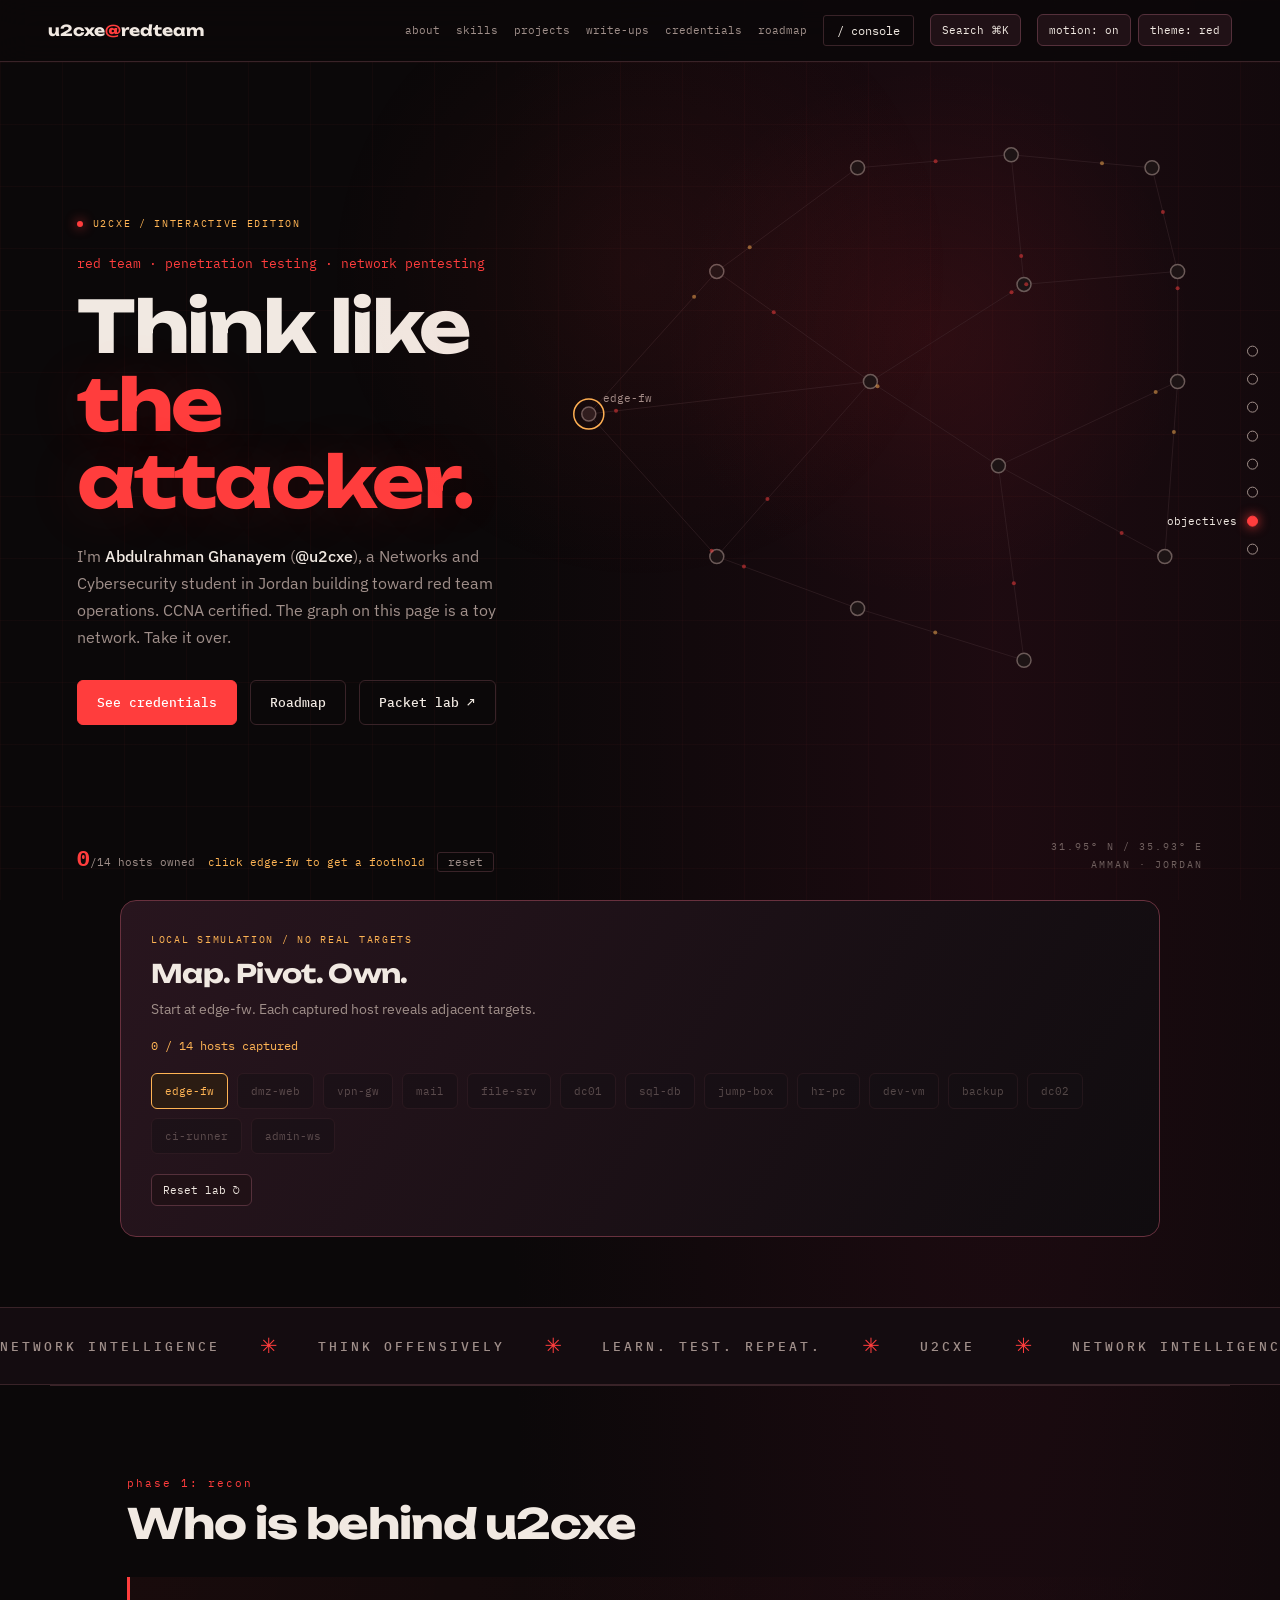
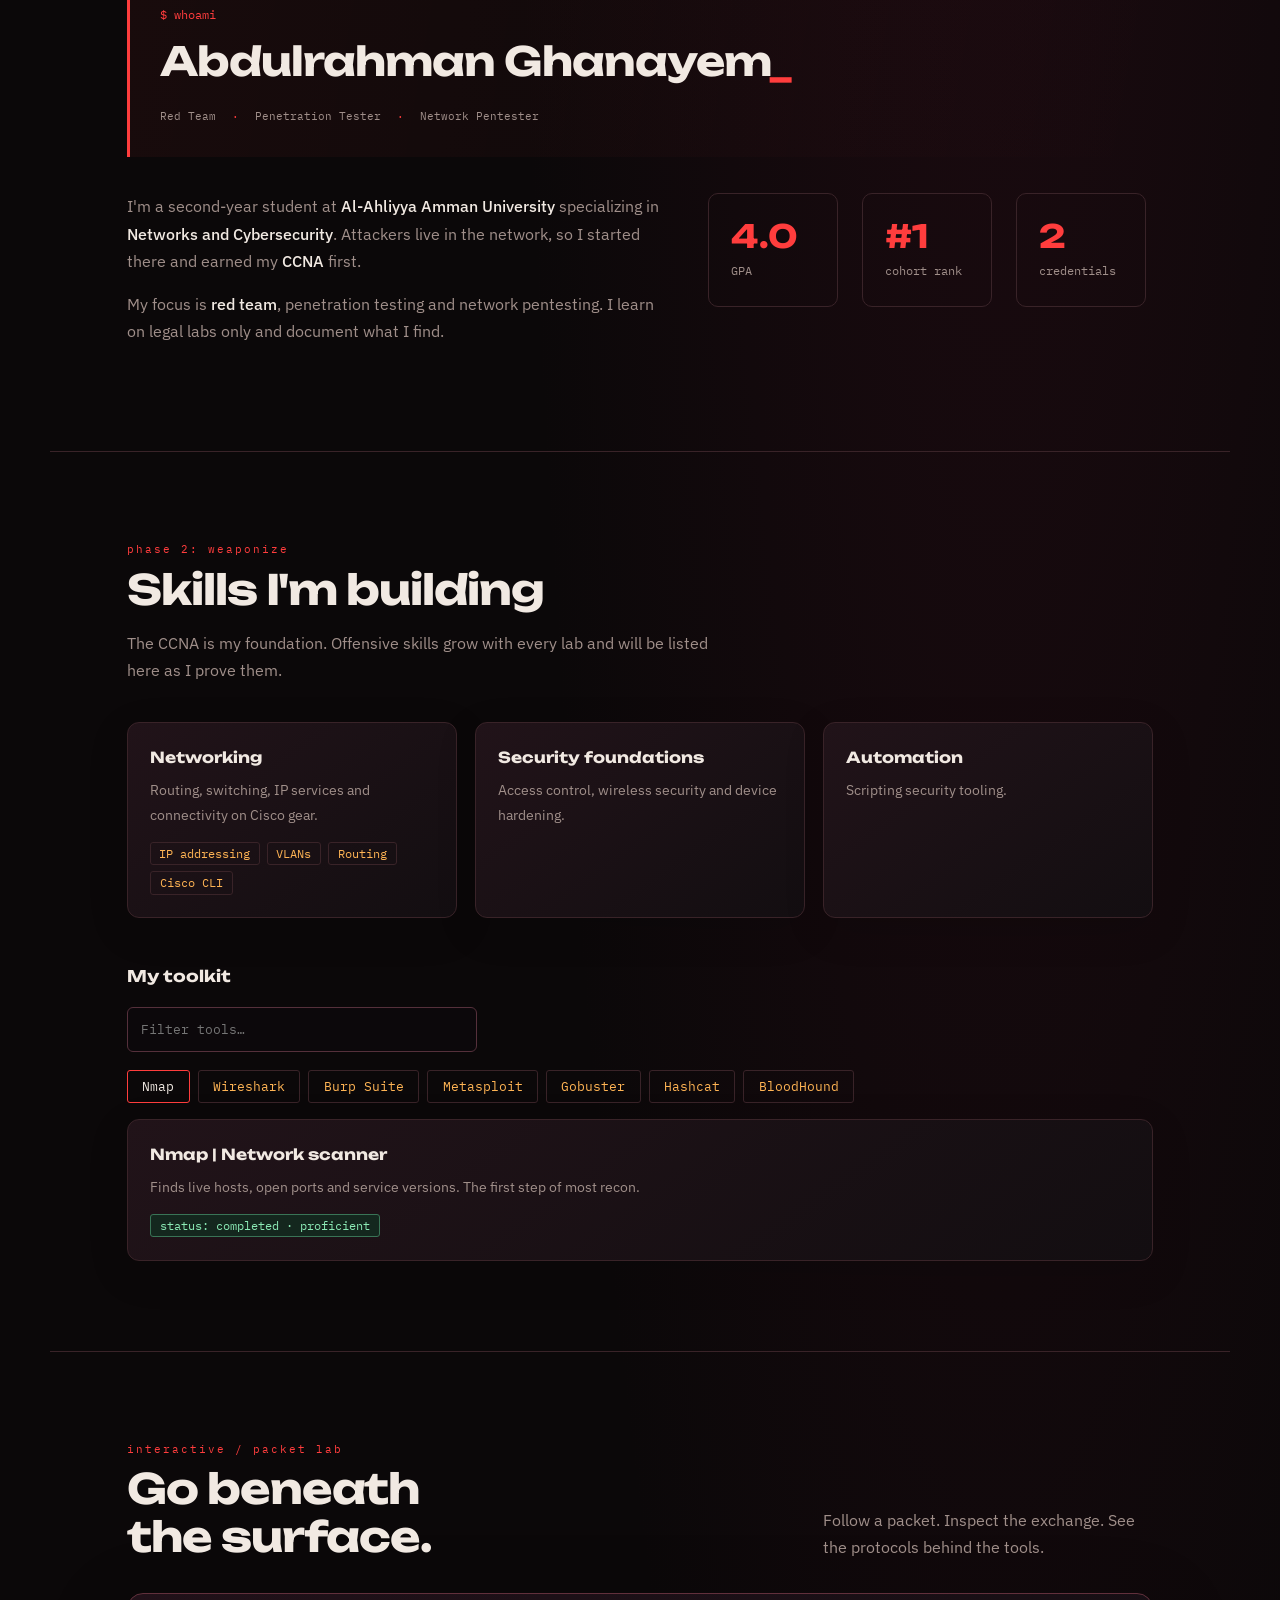
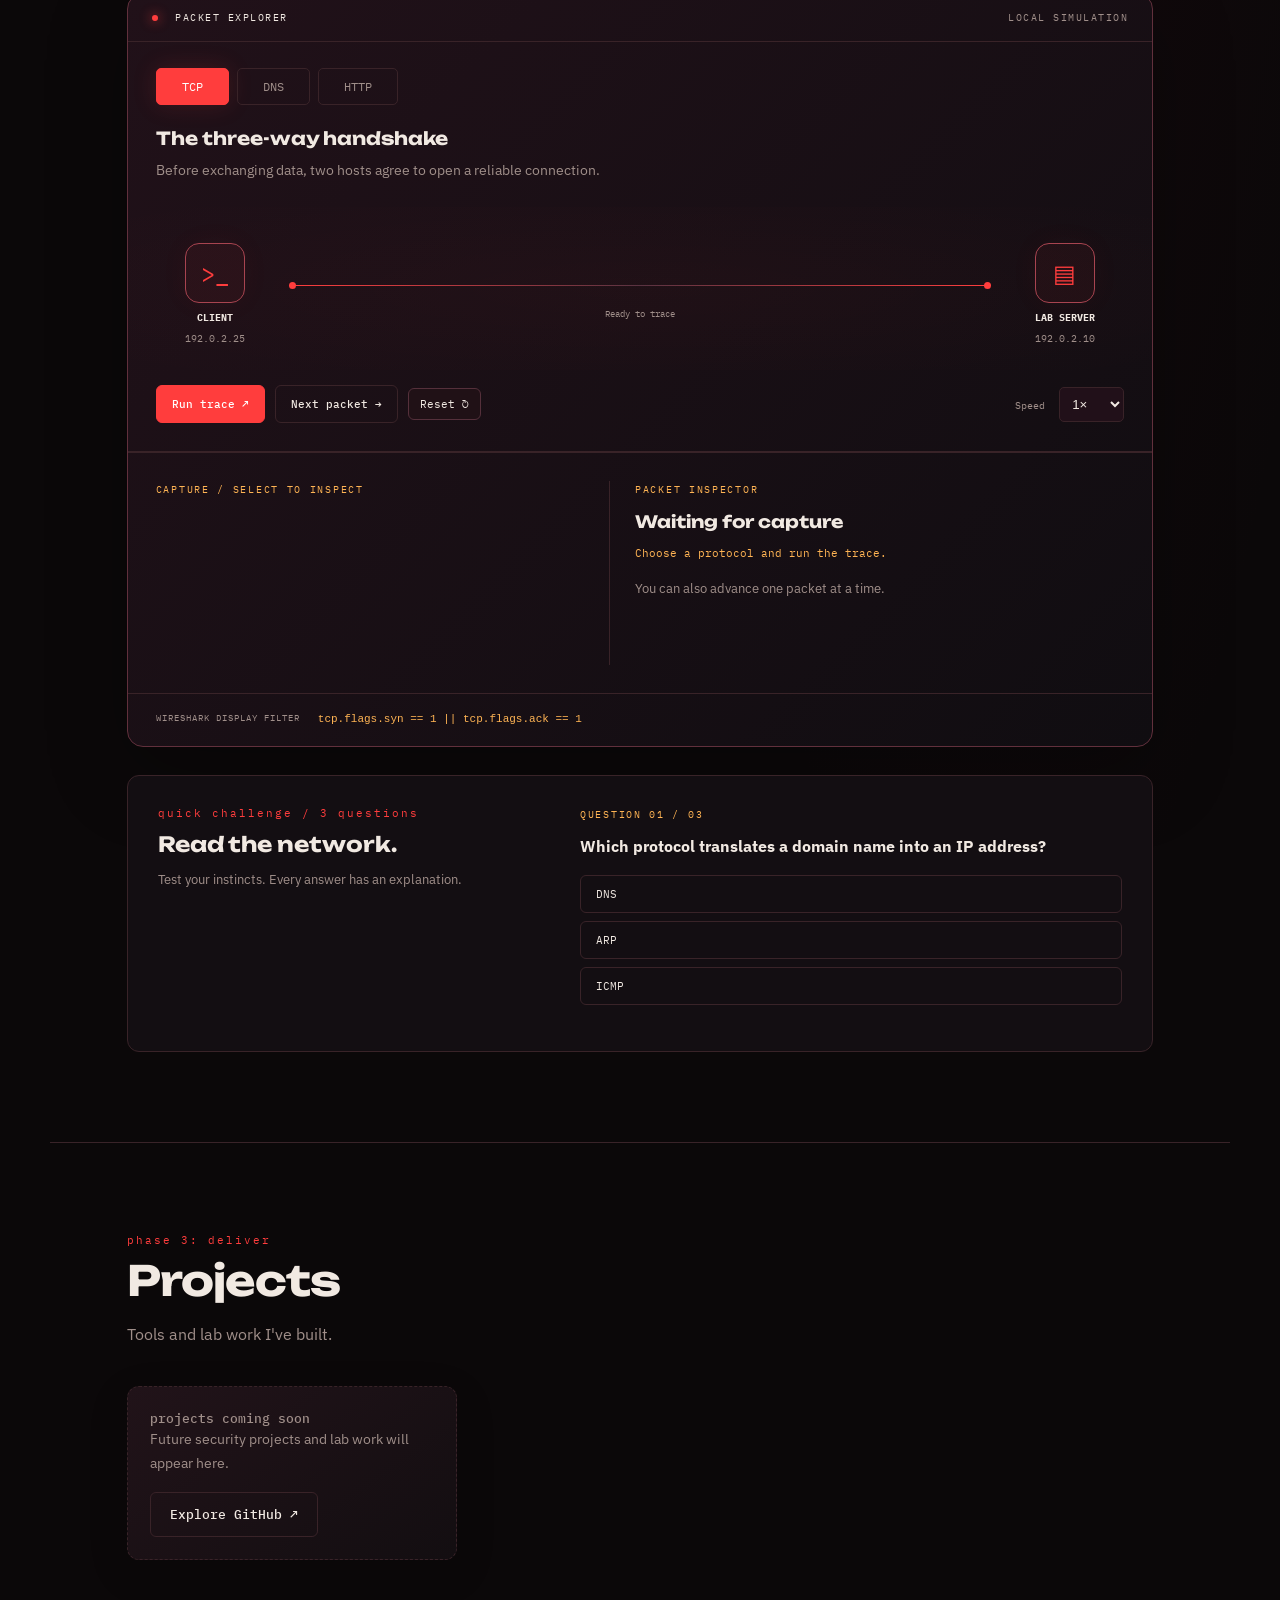
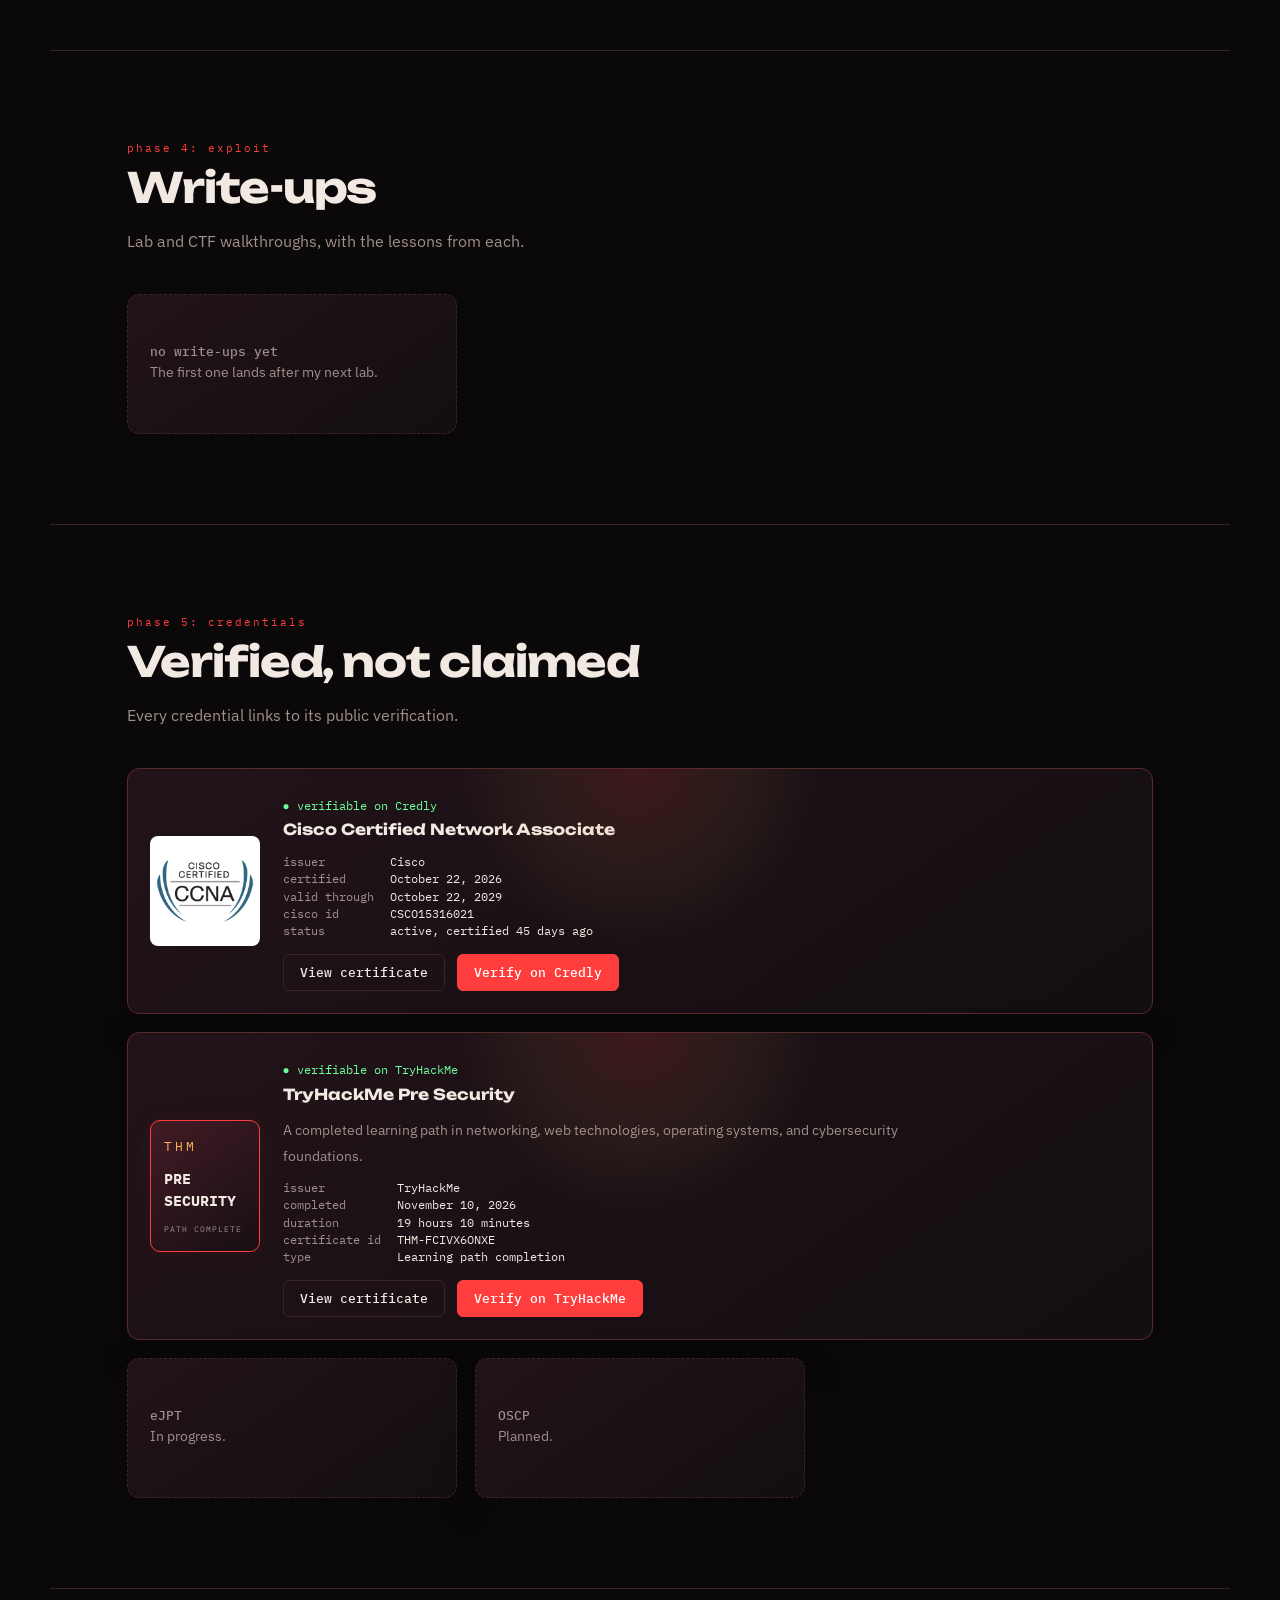
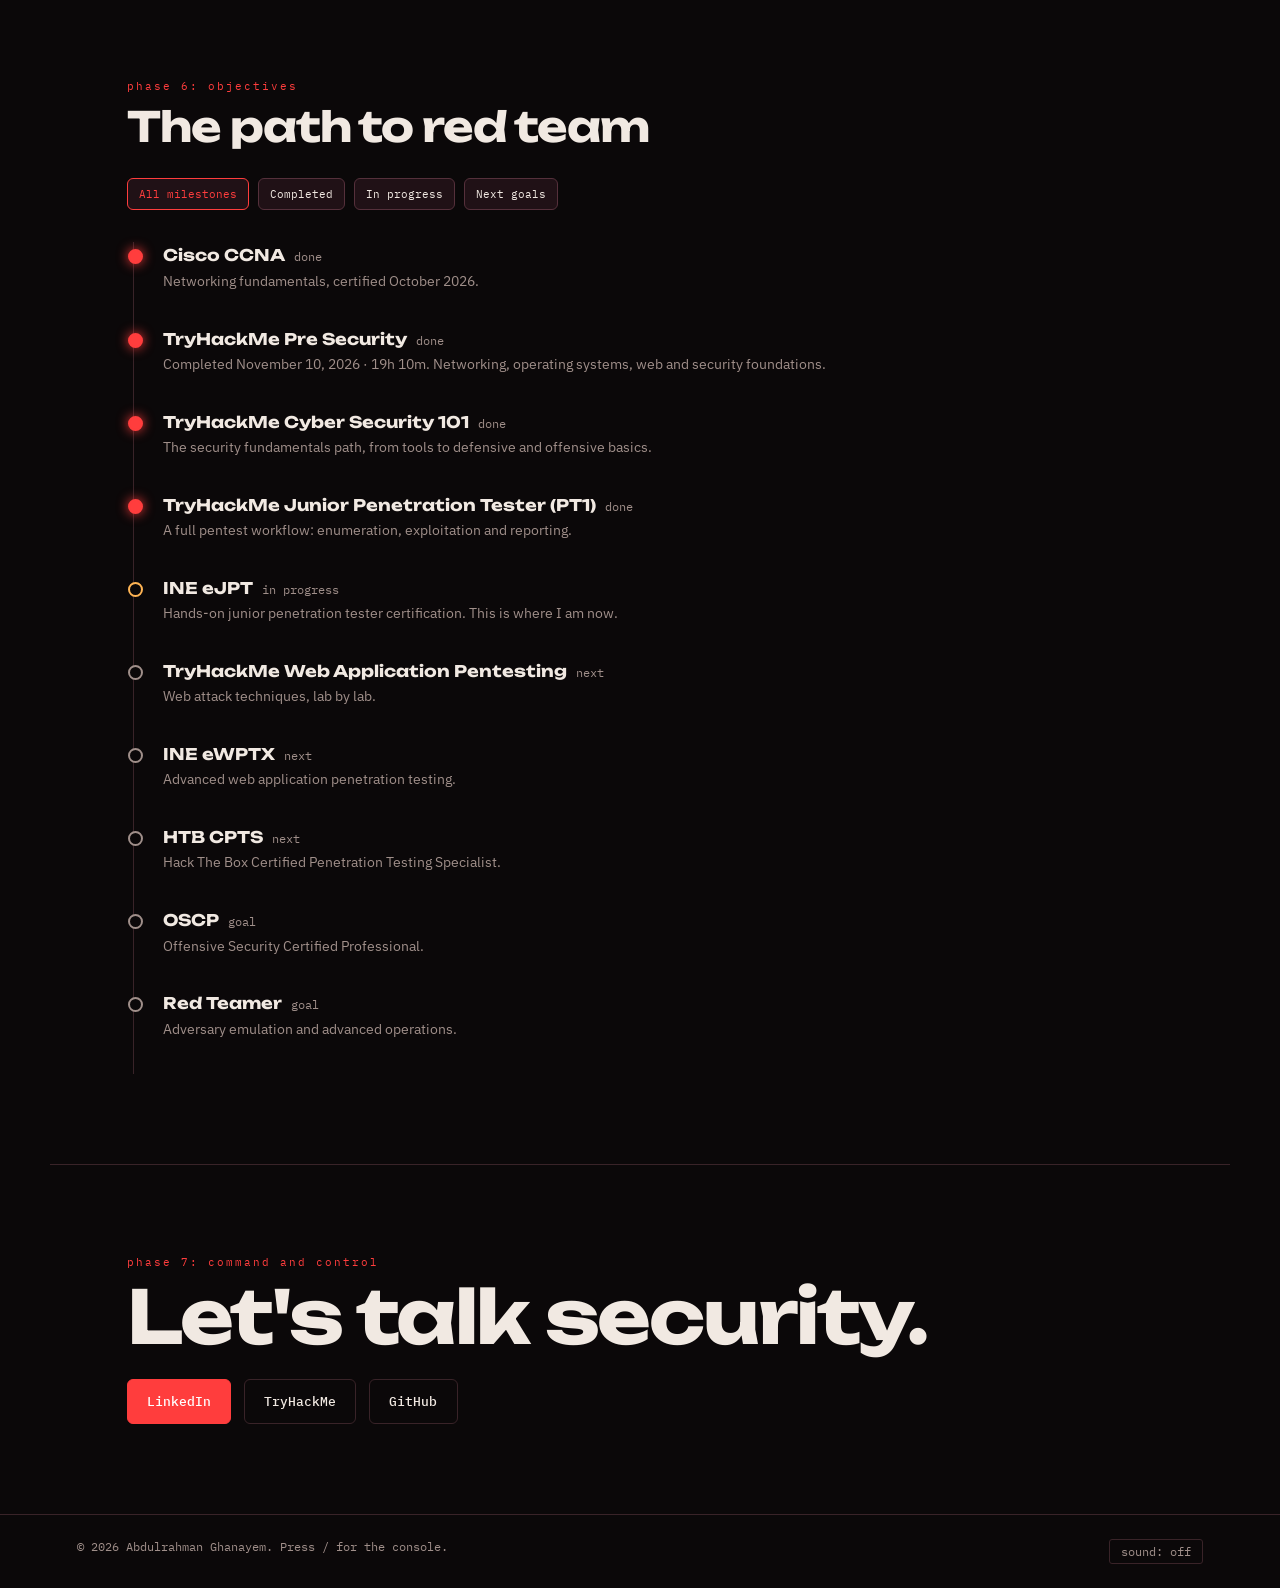
==== index.html @ ec7bd18f "Add files via upload" ====
<!doctype html><html lang="en"><head><meta charset="utf-8"><meta name="viewport" content="width=device-width,initial-scale=1">
<title>Abdulrahman Ghanayem (u2cxe) | Red Team</title>
<meta name="description" content="Abdulrahman Ghanayem, aka u2cxe. Networks and Cybersecurity student building toward red team operations. CCNA certified.">
<link rel="stylesheet" href="https://fonts.googleapis.com/css2?family=IBM+Plex+Mono:wght@400;500&family=IBM+Plex+Sans:wght@400;500&family=Unbounded:wght@400;700&display=swap">
<script>document.documentElement.className='js'</script>
<style>
:root{--bg:#0b0809;--ink:#f1e9e2;--dim:#a08f8a;--red:#ff3d3d;--amb:#ffb454;--line:#2a1c1e;--pan:#140d0f;--d:'Unbounded',system-ui,sans-serif;--m:'IBM Plex Mono',ui-monospace,monospace;--s:'IBM Plex Sans',system-ui,sans-serif}
*{margin:0;padding:0;box-sizing:border-box}html{scroll-behavior:smooth;scroll-padding-top:80px}
body{background:var(--bg);color:var(--ink);font:400 1rem/1.7 var(--s);overflow-x:hidden}
a{color:inherit;text-decoration:none}:focus-visible{outline:2px solid var(--amb);outline-offset:3px}
.fine,.fine *{cursor:none}.ring{position:fixed;left:0;top:0;width:34px;height:34px;margin:-17px 0 0 -17px;border:1.5px solid var(--red);border-radius:50%;pointer-events:none;z-index:200;transition:width .2s,height .2s,margin .2s,background .2s}
.ring.big{width:56px;height:56px;margin:-28px 0 0 -28px;background:#ff3d3d22}.ring::after{content:"";position:absolute;left:50%;top:50%;width:4px;height:4px;margin:-2px;background:var(--red);border-radius:50%}
#boot{position:fixed;inset:0;background:#050304;z-index:300;display:flex;flex-direction:column;justify-content:center;padding:0 max(1.5rem,12vw);font:.9rem/2 var(--m);color:var(--dim);transition:opacity .6s}
#boot b{color:var(--red)}#boot small{margin-top:1.5rem;opacity:.5}#boot.x{opacity:0;pointer-events:none}
.prog{position:fixed;top:0;left:0;height:3px;width:0;background:linear-gradient(90deg,var(--red),var(--amb));z-index:90}
header{position:fixed;top:0;left:0;right:0;z-index:80;display:flex;justify-content:space-between;align-items:center;padding:.9rem clamp(1rem,4vw,3rem);background:linear-gradient(var(--bg),transparent)}
.brand{font:700 .95rem var(--d)}.brand i{color:var(--red);font-style:normal}
nav{display:flex;gap:1.5rem;align-items:center;font:.8rem var(--m)}nav a{color:var(--dim);transition:color .2s}nav a:hover{color:var(--ink)}
#cb{font:.78rem var(--m);background:none;color:var(--ink);border:1px solid var(--line);padding:.4rem .8rem;border-radius:3px;cursor:pointer}#cb:hover{border-color:var(--red)}
.rail{position:fixed;right:1.4rem;top:50%;transform:translateY(-50%);z-index:70;list-style:none;display:flex;flex-direction:column;gap:.9rem}
.rail a{display:flex;align-items:center;gap:.6rem;justify-content:flex-end;font:.7rem var(--m);color:transparent;transition:color .3s}
.rail a::after{content:"";width:9px;height:9px;border:1.5px solid var(--dim);border-radius:50%;transition:.3s}
.rail a:hover,.rail a.on{color:var(--ink)}.rail a.on::after{background:var(--red);border-color:var(--red);box-shadow:0 0 12px var(--red)}
.hero{position:relative;min-height:100vh;display:flex;align-items:center;padding:100px clamp(1.2rem,6vw,5rem) 60px}
#g{position:absolute;inset:0;width:100%;height:100%}
.hc{position:relative;z-index:2;max-width:560px;pointer-events:none}.hc a,.hc .btns{pointer-events:auto}
.tag{font:.8rem var(--m);color:var(--red)}
h1{font:700 clamp(2.3rem,5.4vw,4.4rem)/1.08 var(--d);letter-spacing:-.03em;margin:1rem 0 1.4rem}
h1 em{font-style:normal;color:var(--red);display:block}
.lead{color:var(--dim);max-width:46ch;margin-bottom:1.8rem}.lead b{color:var(--ink);font-weight:500}
.btns{display:flex;gap:.8rem;flex-wrap:wrap}
.btn{font:500 .82rem var(--m);padding:.8rem 1.2rem;border:1px solid var(--red);background:var(--red);color:#fff;border-radius:3px;display:inline-block;transition:transform .2s,box-shadow .25s;cursor:pointer}
.btn.g{background:transparent;border-color:var(--line);color:var(--ink)}.btn:hover{box-shadow:0 10px 30px #ff3d3d40}
.hud{position:absolute;z-index:3;left:clamp(1.2rem,6vw,5rem);bottom:28px;font:.78rem var(--m);color:var(--dim)}
.hud b{color:var(--red);font-size:1.3rem}.hud span{color:var(--amb);margin-left:.8rem}
#win{position:absolute;z-index:5;right:clamp(1rem,5vw,4rem);bottom:90px;max-width:340px;background:var(--pan);border:1px solid var(--red);padding:1.2rem;border-radius:6px;font:.82rem/1.6 var(--m);transform:scale(.9);opacity:0;pointer-events:none;transition:.5s}
#win.on{transform:none;opacity:1;pointer-events:auto}#win b{color:var(--red)}#win a{color:var(--amb);text-decoration:underline}
.sec{padding:110px clamp(1.2rem,6vw,5rem);max-width:1180px;margin:auto}
.ph{font:.8rem var(--m);color:var(--red);margin-bottom:.6rem}
h2{font:700 clamp(1.6rem,3.6vw,2.6rem)/1.15 var(--d);letter-spacing:-.025em;margin-bottom:1rem;max-width:20ch}
.sub{color:var(--dim);max-width:60ch;margin-bottom:2.4rem}
.js .rv{opacity:0;transform:translateY(36px);transition:opacity .8s calc(var(--i,0)*.1s),transform .8s calc(var(--i,0)*.1s)}.js .rv.in{opacity:1;transform:none}
.grid{display:grid;grid-template-columns:repeat(auto-fill,minmax(270px,1fr));gap:1.1rem}
.card{background:var(--pan);border:1px solid var(--line);border-radius:6px;padding:1.4rem;transition:border-color .25s,transform .15s;transform-style:preserve-3d}
.card:hover{border-color:var(--red)}.card h3{font:700 .95rem var(--d);margin-bottom:.5rem}.card p{color:var(--dim);font-size:.9rem}
.chips{display:flex;flex-wrap:wrap;gap:.4rem;margin-top:.9rem}.chips span{font:.72rem var(--m);padding:.2rem .55rem;border:1px solid var(--line);border-radius:3px;color:var(--amb)}
.empty{border-style:dashed;display:flex;flex-direction:column;justify-content:center;min-height:140px}.empty b{font:500 .8rem var(--m);color:var(--dim)}
.stats{display:flex;gap:3rem;flex-wrap:wrap;margin-top:2rem}.stats b{display:block;font:700 2.4rem var(--d);color:var(--red)}.stats small{font:.75rem var(--m);color:var(--dim)}
.about{display:grid;grid-template-columns:1.2fr 1fr;gap:3rem}.about p{color:var(--dim);margin-bottom:1rem}.about p b{color:var(--ink);font-weight:500}
.road{list-style:none;border-left:1px solid var(--line);margin-left:6px}.road li{position:relative;padding:0 0 1.8rem 1.8rem}
.road li::before{content:"";position:absolute;left:-6px;top:7px;width:11px;height:11px;border-radius:50%;background:var(--bg);border:2px solid var(--dim)}
.road .d::before{background:var(--red);border-color:var(--red);box-shadow:0 0 12px var(--red)}.road .n::before{border-color:var(--amb);animation:pl 1.8s infinite}
@keyframes pl{0%{box-shadow:0 0 0 0 #ffb45466}100%{box-shadow:0 0 0 14px #ffb45400}}
.road h3{font:700 1rem var(--d)}.road small{font:.72rem var(--m);color:var(--dim);margin-left:.6rem}.road p{color:var(--dim);font-size:.88rem}
.cert{display:grid;grid-template-columns:110px 1fr;gap:1.4rem;align-items:center;grid-column:1/-1;position:relative;overflow:hidden;border-color:#5a2a2a}
.cert::after{content:"";position:absolute;inset:0;background:radial-gradient(260px circle at var(--mx,50%) var(--my,0),#ff3d3d26,#ffb45410 40%,transparent 70%);pointer-events:none}
.cert img{width:110px;height:110px;object-fit:contain;border-radius:8px;background:#fff;padding:6px}
.cert dl{display:grid;grid-template-columns:auto 1fr;gap:.15rem 1rem;font:.76rem var(--m);margin:.7rem 0 1rem}.cert dt{color:var(--dim)}
.ver{font:.74rem var(--m);color:#6dff9a}
.cert .btn{padding:.55rem 1rem;position:relative;z-index:2}
.big{font:700 clamp(2rem,6vw,4.6rem)/1.05 var(--d);letter-spacing:-.03em;margin-bottom:1.5rem}
footer{border-top:1px solid var(--line);padding:1.5rem clamp(1.2rem,6vw,5rem);display:flex;justify-content:space-between;flex-wrap:wrap;gap:1rem;font:.76rem var(--m);color:var(--dim)}
footer button{font:inherit;background:none;border:1px solid var(--line);color:var(--dim);padding:.25rem .7rem;border-radius:3px;cursor:pointer}
dialog{background:var(--pan);color:var(--ink);border:1px solid var(--red);border-radius:8px;padding:1.4rem;width:min(760px,92vw);max-height:90vh;overflow:auto;margin:auto}dialog::backdrop{background:#000c;backdrop-filter:blur(4px)}
dialog img.p{width:100%;border-radius:4px;margin:1rem 0}dialog h3{font:700 1rem var(--d)}
#o{font:.82rem/1.7 var(--m);white-space:pre-wrap;min-height:220px;max-height:50vh;overflow:auto;color:var(--dim)}#o b{color:var(--red);font-weight:500}
#ci{width:100%;background:none;border:0;border-top:1px solid var(--line);outline:0;color:var(--ink);font:.85rem var(--m);padding:.8rem 0 0;margin-top:.6rem}
body::before{content:"";position:fixed;inset:0;pointer-events:none;z-index:1;background:radial-gradient(480px circle at var(--sx,50%) var(--sy,30%),#ff3d3d12,transparent 65%)}
.ice{--red:#46d9ff;--amb:#b6ff8a;--line:#1c2a2e}#h1 em{pointer-events:auto}
#log{position:absolute;z-index:3;left:clamp(1.2rem,6vw,5rem);bottom:66px;font:.72rem/1.7 var(--m);color:var(--dim);white-space:pre}#log div{animation:fi .4s}@keyframes fi{from{opacity:0;transform:translateX(-10px)}}
#rs{font:inherit;margin-left:.8rem;background:none;border:1px solid var(--line);color:var(--dim);padding:.1rem .6rem;border-radius:3px;cursor:pointer}#rs:hover{border-color:var(--red)}
.tl{display:flex;flex-wrap:wrap;gap:.5rem;margin-bottom:1rem}.tl button{font:.8rem var(--m);background:none;color:var(--amb);border:1px solid var(--line);padding:.45rem .9rem;border-radius:3px;cursor:pointer;transition:.2s}.tl button.on,.tl button:hover{border-color:var(--red);color:var(--ink)}
.th{font:700 1rem var(--d);margin:3rem 0 1rem}#tp{min-height:120px}#tp h3{animation:fi .4s}
.calm *,.calm *::before,.calm *::after{animation:none!important;transition:none!important}.calm .rv{opacity:1!important;transform:none!important}
@media(max-width:820px){nav a,.rail,#log{display:none}.about{grid-template-columns:1fr}.cert{grid-template-columns:1fr}.hc{max-width:none}.hero{align-items:flex-start}}
</style><link rel="stylesheet" href="upgrade.css"><link rel="icon" href="favicon.ico" sizes="any"><link rel="icon" type="image/png" href="favicon.png"><link rel="apple-touch-icon" href="apple-touch-icon.png"><meta name="theme-color" content="#0b0809"><link rel="stylesheet" href="interactive.css"></head><body>
<div id="boot"><div id="bl"></div><small>press any key to skip</small></div>
<div class="prog" id="pg"></div><div class="ring" id="rg" aria-hidden="true"></div>
<header><a class="brand" href="#top">u2cxe<i>@</i>redteam</a><nav><a href="#recon">about</a><a href="#weapon">skills</a><a href="#deliver">projects</a><a href="#exploit">write-ups</a><a href="#creds">credentials</a><a href="#path">roadmap</a><button id="cb" type="button">/ console</button></nav></header>
<ol class="rail" id="rail" aria-label="Sections"></ol>
<main>
<section class="hero" id="top"><canvas id="g" role="img" aria-label="Interactive network graph. Click hosts to compromise them."></canvas>
<div class="hc"><p class="edition">OPERATOR PORTFOLIO / 04</p><p class="tag">red team · penetration testing · network pentesting</p>
<h1 id="h1">Think like<em>the attacker.</em></h1>
<p class="lead">I'm <b>Abdulrahman Ghanayem</b> (<b>@u2cxe</b>), a Networks and Cybersecurity student in Jordan building toward red team operations. CCNA certified. The graph on this page is a toy network. Take it over.</p>
<div class="btns"><a class="btn" href="#creds">See credentials</a><a class="btn g" href="#path">Roadmap</a></div></div>
<div class="hud"><b id="own">0</b>/14 hosts owned<span id="hint">click edge-fw to get a foothold</span><button id="rs" type="button">reset</button></div><div id="log" aria-live="polite"></div>
<div id="win"><b>Domain admin obtained.</b> <span id="wt"></span><br>That was a lab network. If you need someone to test yours (authorized, in scope), <a href="#contact">let's talk</a>.</div></section>

<section class="sec" id="recon" data-l="recon"><div class="rv"><p class="ph">phase 1: recon</p><h2>Who is behind u2cxe</h2></div>
<div class="about"><div class="rv" style="--i:1"><p>I'm a second-year student at <b>Al-Ahliyya Amman University</b> specializing in <b>Networks and Cybersecurity</b>. Attackers live in the network, so I started there and earned my <b>CCNA</b> first.</p><p>My focus is <b>red team</b>, penetration testing and network pentesting. I learn on legal labs only and document what I find.</p></div>
<div class="rv stats" style="--i:2;margin:0"><div><b data-n="4.0">0</b><small>GPA</small></div><div><b>#1</b><small>cohort rank</small></div><div><b data-n="2">0</b><small>credentials</small></div></div></div></section>

<section class="sec" id="weapon" data-l="weaponize"><div class="rv"><p class="ph">phase 2: weaponize</p><h2>Skills I'm building</h2><p class="sub">The CCNA is my foundation. Offensive skills grow with every lab and will be listed here as I prove them.</p></div>
<div class="grid"><div class="card rv" style="--i:1"><h3>Networking</h3><p>Routing, switching, IP services and connectivity on Cisco gear.</p><div class="chips"><span>IP addressing</span><span>VLANs</span><span>Routing</span><span>Cisco CLI</span></div></div>
<div class="card rv" style="--i:2"><h3>Security foundations</h3><p>Access control, wireless security and device hardening.</p><div class="chips"><span>ACLs</span><span>WPA3</span><span>Port security</span></div></div>
<div class="card rv" style="--i:3"><h3>Automation</h3><p>Scripting security tooling.</p><div class="chips"><span>Python</span><span>Linux</span></div></div></div><div class="rv"><h3 class="th">My toolkit</h3><div class="tl" id="tl"></div><div class="card" id="tp"></div></div></section>

<section class="sec" id="deliver" data-l="deliver"><div class="rv"><p class="ph">phase 3: deliver</p><h2>Projects</h2><p class="sub">Tools and lab work I've built.</p></div>
<div class="grid"><div class="card empty rv"><b>projects coming soon</b><p>Future security projects and lab work will appear here.</p><a class="btn g" href="https://github.com/u2cxe" target="_blank" rel="noopener" style="margin-top:1rem;align-self:flex-start">Explore GitHub ↗</a></div></div></section>

<section class="sec" id="exploit" data-l="exploit"><div class="rv"><p class="ph">phase 4: exploit</p><h2>Write-ups</h2><p class="sub">Lab and CTF walkthroughs, with the lessons from each.</p></div>
<div class="grid"><div class="card empty rv"><b>no write-ups yet</b><p>The first one lands after my next lab.</p></div></div></section>

<section class="sec" id="creds" data-l="credentials"><div class="rv"><p class="ph">phase 5: credentials</p><h2>Verified, not claimed</h2><p class="sub">Every credential links to its public verification.</p></div>
<div class="grid"><article class="card cert rv" id="cc"><img src="certificates/ccna-logo.jpg" alt="Cisco CCNA badge"><div><span class="ver">● verifiable on Credly</span><h3>Cisco Certified Network Associate</h3>
<dl><dt>issuer</dt><dd>Cisco</dd><dt>certified</dt><dd>October 22, 2026</dd><dt>valid through</dt><dd>October 22, 2029</dd><dt>cisco id</dt><dd>CSCO15316021</dd><dt>status</dt><dd id="cs">active</dd></dl>
<div class="btns"><button class="btn g" id="vc" type="button">View certificate</button><a class="btn" href="https://www.credly.com/badges/c65eaa71-bf42-41cf-a7da-48c163c7983a/" target="_blank" rel="noopener">Verify on Credly</a></div></div></article>
<article class="card cert rv" id="pre-security" style="--i:1"><div class="presec-mark" aria-hidden="true"><span>THM</span><strong>PRE<br>SECURITY</strong><small>PATH COMPLETE</small></div><div><span class="ver">● verifiable on TryHackMe</span><h3>TryHackMe Pre Security</h3><p class="presec-summary">A completed learning path in networking, web technologies, operating systems, and cybersecurity foundations.</p><dl><dt>issuer</dt><dd>TryHackMe</dd><dt>completed</dt><dd>November 10, 2026</dd><dt>duration</dt><dd>19 hours 10 minutes</dd><dt>certificate id</dt><dd>THM-FCIVX6ONXE</dd><dt>type</dt><dd>Learning path completion</dd></dl><div class="btns"><button class="btn g" id="view-presec" type="button" aria-haspopup="dialog" aria-controls="presec-dialog">View certificate</button><a class="btn" href="https://tryhackme.com/certificate/THM-FCIVX6ONXE" target="_blank" rel="noopener">Verify on TryHackMe</a></div></div></article>
<div class="card empty rv" style="--i:1"><b>eJPT</b><p>In progress.</p></div><div class="card empty rv" style="--i:2"><b>OSCP</b><p>Planned.</p></div></div></section>

<section class="sec" id="path" data-l="objectives"><div class="rv"><p class="ph">phase 6: objectives</p><h2>The path to red team</h2></div>
<ol class="road"><li class="d rv"><h3>Cisco CCNA<small>done</small></h3><p>Networking fundamentals, certified October 2026.</p></li><li class="d rv"><h3>TryHackMe Pre Security<small>done</small></h3><p>Completed November 10, 2026 · 19h 10m. Networking, operating systems, web and security foundations.</p></li><li class="d rv"><h3>TryHackMe Cyber Security 101<small>done</small></h3><p>The security fundamentals path, from tools to defensive and offensive basics.</p></li><li class="d rv"><h3>TryHackMe Junior Penetration Tester (PT1)<small>done</small></h3><p>A full pentest workflow: enumeration, exploitation and reporting.</p></li><li class="n rv"><h3>INE eJPT<small>in progress</small></h3><p>Hands-on junior penetration tester certification. This is where I am now.</p></li><li class="rv"><h3>TryHackMe Web Application Pentesting<small>next</small></h3><p>Web attack techniques, lab by lab.</p></li><li class="rv"><h3>INE eWPTX<small>next</small></h3><p>Advanced web application penetration testing.</p></li><li class="rv"><h3>HTB CPTS<small>next</small></h3><p>Hack The Box Certified Penetration Testing Specialist.</p></li><li class="rv"><h3>OSCP<small>goal</small></h3><p>Offensive Security Certified Professional.</p></li><li class="rv"><h3>Red Teamer<small>goal</small></h3><p>Adversary emulation and advanced operations.</p></li></ol></section>

<section class="sec" id="contact" data-l="contact"><div class="rv"><p class="ph">phase 7: command and control</p><p class="big">Let's talk security.</p><div class="btns"><a class="btn" href="https://www.linkedin.com/in/abdulrahman-ghanayem-6a95833b1/" target="_blank" rel="noopener">LinkedIn</a><a class="btn g" href="https://tryhackme.com/p/u2cxe" target="_blank" rel="noopener">TryHackMe</a><a class="btn g" href="https://github.com/u2cxe" target="_blank" rel="noopener">GitHub</a></div></div></section>
</main>
<footer><span>© 2026 Abdulrahman Ghanayem. Press / for the console.</span><span><button id="th" type="button">theme: red</button> <button id="sn" type="button">sound: off</button> <button id="mt" type="button" aria-pressed="false">motion: on</button></span></footer>
<dialog id="cd"><div class="btns" style="justify-content:space-between"><h3>CCNA certificate</h3><button class="btn g" onclick="cd.close()" type="button">Close</button></div><img class="p" src="certificates/ccna-preview.png" alt="Cisco CCNA certificate"><div class="credential-description"><p class="mini-label">CISCO / ASSOCIATE CERTIFICATION</p><h3>About this certification</h3><p>The Cisco Certified Network Associate (CCNA) certification covers the foundations of modern networking: network access, IP connectivity and services, security fundamentals, and automation and programmability.</p><h3>Skills covered</h3><ul class="credential-skills"><li><strong>Network fundamentals</strong><span>Network components, IP addressing, and subnetting concepts.</span></li><li><strong>Network access</strong><span>Switching, VLANs, and wireless networking concepts.</span></li><li><strong>IP connectivity</strong><span>Routing concepts and how traffic moves between networks.</span></li><li><strong>IP services</strong><span>Essential network services and their role in connectivity.</span></li><li><strong>Security fundamentals</strong><span>Access control and foundational network protection.</span></li><li><strong>Automation &amp; programmability</strong><span>Foundations of network automation and programmable networks.</span></li></ul></div><div class="btns"><a class="btn" href="https://www.credly.com/badges/c65eaa71-bf42-41cf-a7da-48c163c7983a/" target="_blank" rel="noopener">Verify on Credly</a><a class="btn g" href="certificates/ccna-abdulrahman-ghanayem.pdf" target="_blank" rel="noopener">Open PDF</a></div></dialog>
<dialog id="presec-dialog" aria-labelledby="presec-title"><div class="btns" style="justify-content:space-between"><h3 id="presec-title">Pre Security — Certificate of Completion</h3><button class="btn g" id="close-presec" type="button">Close</button></div><p class="mini-label">TRYHACKME · NOVEMBER 10, 2026 · THM-FCIVX6ONXE</p><img class="p" src="certificates/pre-security-preview.png" alt="Pre Security certificate of completion awarded to Abdelrahman Ghanayem on November 10, 2026"><div class="credential-description"><p class="mini-label">TRYHACKME / LEARNING PATH COMPLETION</p><h3>About this certificate</h3><p>Pre Security builds the technical foundations needed to begin learning cybersecurity. The path introduces how computers and networks work, how websites communicate, and how to work with Linux and Windows. Completed on November 10, 2026, with a course duration of 19 hours and 10 minutes.</p><h3>Skills covered</h3><ul class="credential-skills"><li><strong>Network fundamentals</strong><span>IP addressing, network communication, and common protocols.</span></li><li><strong>How the web works</strong><span>DNS, HTTP, and the interaction between browsers and web servers.</span></li><li><strong>Linux fundamentals</strong><span>Navigating the filesystem and working with basic terminal commands.</span></li><li><strong>Windows fundamentals</strong><span>Understanding the Windows environment, files, and core system features.</span></li><li><strong>Computer fundamentals</strong><span>Operating systems, computer components, and client-server concepts.</span></li><li><strong>Security foundations</strong><span>Core cybersecurity concepts and the foundations for further hands-on learning.</span></li></ul></div><div class="btns"><a class="btn" href="https://tryhackme.com/certificate/THM-FCIVX6ONXE" target="_blank" rel="noopener">Verify on TryHackMe</a><a class="btn g" href="certificates/pre-security-abdulrahman-ghanayem.pdf" target="_blank" rel="noopener">Open PDF</a></div></dialog>
<dialog id="con"><div id="o"></div><input id="ci" placeholder="type help, then Enter. Esc closes" autocomplete="off" spellcheck="false" aria-label="Console"></dialog>
<script>
const $=s=>document.querySelector(s),$$=s=>[...document.querySelectorAll(s)],B=document.body;let calm=false,R='#ff3d3d',Am='#ffb454',snd=false,AC,t0=0;
/* boot */
const bl=$('#bl'),L=['<b>></b> mounting operator console','<b>></b> profile u2cxe ........ loaded','<b>></b> cisco ccna ........... verified','<b>></b> scope: authorized targets only','<b>></b> access granted'];let bi=0,bd=false;
function endBoot(){if(bd)return;bd=true;$('#boot').classList.add('x');$('#boot').setAttribute('aria-hidden','true');scr($('#h1 em'))}
(function t(){if(bd)return;if(bi<L.length){bl.innerHTML+=L[bi++]+'<br>';setTimeout(t,380)}else setTimeout(endBoot,500)})();
addEventListener('keydown',endBoot);$('#boot').onclick=endBoot;
/* scramble */
function scr(el){if(calm||!el)return;const t=el.dataset.t||(el.dataset.t=el.textContent),c='01#$%&@<>/';let i=0;clearInterval(el._v);el._v=setInterval(()=>{el.textContent=[...t].map((k,n)=>n<i||k===' '?k:c[Math.random()*c.length|0]).join('');if((i+=.6)>=t.length){el.textContent=t;clearInterval(el._v)}},30)}
$('#h1 em').onpointerenter=()=>scr($('#h1 em'));
function beep(f){if(!snd)return;try{AC=AC||new AudioContext();const o=AC.createOscillator(),g=AC.createGain();o.frequency.value=f;g.gain.value=.05;o.connect(g);g.connect(AC.destination);o.start();g.gain.exponentialRampToValueAtTime(.0001,AC.currentTime+.15);o.stop(AC.currentTime+.16)}catch{}}
$$('.brand').forEach(e=>e.onpointerenter=()=>{if(calm)return;const t=e.textContent,c='01#$%&@';let i=0;const v=setInterval(()=>{e.textContent=[...t].map((k,n)=>n<i?k:c[Math.random()*7|0]).join('');if(++i>t.length){e.textContent=t;clearInterval(v)}},40)});
/* Native cursor remains visible in dialogs; animated trail is in upgrade.js. */
$('#rg')?.remove();
/* graph */
const g=$('#g'),x=g.getContext('2d');
const N=[['edge-fw',.46,.5],['dmz-web',.56,.28],['vpn-gw',.56,.72],['mail',.67,.12],['file-srv',.68,.45],['dc01',.8,.3],['sql-db',.67,.8],['jump-box',.78,.58],['hr-pc',.9,.12],['dev-vm',.92,.45],['backup',.8,.88],['dc02',.91,.72],['ci-runner',.79,.1],['admin-ws',.92,.28]];
const E=[[0,1],[0,2],[0,4],[1,3],[1,4],[3,12],[12,8],[12,5],[4,5],[4,7],[2,6],[2,4],[6,10],[7,10],[7,11],[7,9],[5,13],[13,9],[9,11],[8,13]];
const A=N.map(()=>[]);E.forEach(([a,b])=>{A[a].push(b);A[b].push(a)});
let W,H,P=[],own=new Set(),pk=[],hv=-1,won=false;
function lay(){const d=Math.min(devicePixelRatio||1,2);W=g.clientWidth;H=g.clientHeight;g.width=W*d;g.height=H*d;x.setTransform(d,0,0,d,0,0);
 P=N.map(n=>W<820?[W*(.08+(n[1]-.45)/.5*.84),H*.56+n[2]*H*.38]:[W*n[1],H*.1+n[2]*H*.72])}
lay();addEventListener('resize',lay);
const can=i=>!own.has(i)&&(own.size?A[i].some(j=>own.has(j)):i===0);
function at(e){const r=g.getBoundingClientRect(),mx=e.clientX-r.left,my=e.clientY-r.top;return P.findIndex(p=>Math.hypot(p[0]-mx,p[1]-my)<24)}
g.addEventListener('pointermove',e=>{hv=at(e);g.style.cursor=hv>=0&&can(hv)?'pointer':''});g.addEventListener('pointerleave',()=>hv=-1);
g.addEventListener('click',e=>{const i=at(e);if(i<0||!can(i)||pk.some(k=>k.b===i))return;
 if(!own.size)take(i,-1);else pk.push({a:A[i].find(j=>own.has(j)),b:i,t:0})});
function lg(t){const l=$('#log'),d=document.createElement('div');d.textContent=new Date().toTimeString().slice(0,8)+'  '+t;l.append(d);while(l.children.length>4)l.firstChild.remove()}
function take(i,f){if(own.has(i))return;own.add(i);if(!t0)t0=performance.now();$('#own').textContent=own.size;beep(300+own.size*45);
 lg(f<0?'foothold on '+N[i][0]+' (initial access)':'pivot '+N[f][0]+' > '+N[i][0]);
 $('#hint').textContent=own.size===N.length?'all hosts owned':i===5?'dc01 owned. finish the network':'pivot to a highlighted neighbor';
 if(own.size===N.length){won=true;const s=((performance.now()-t0)/1e3).toFixed(1);let b=s;try{b=Math.min(+s,+(localStorage.getItem('best')||s)).toFixed(1);localStorage.setItem('best',b)}catch{}
  $('#wt').textContent='Time '+s+'s, best '+b+'s.';$('#win').classList.add('on');beep(880)}}
function rst(){own.clear();pk=[];won=false;t0=0;$('#own').textContent=0;$('#log').textContent='';$('#win').classList.remove('on');$('#hint').textContent='click edge-fw to get a foothold'}
$('#rs').onclick=rst;
const S=['22 ssh, 443 https','80 http, 8080','1194 vpn, 443','25 smtp, 587','445 smb, 139','88 kerberos, 389 ldap','3306 mysql','22 ssh, 3389 rdp','445 smb','22 ssh, 5000','873 rsync','88 kerberos, 389 ldap','8080 jenkins','3389 rdp'];
function draw(tm){requestAnimationFrame(draw);if(document.hidden)return;x.clearRect(0,0,W,H);const pu=calm?0:Math.sin(tm/300);
 E.forEach(([a,b])=>{const o=own.has(a)&&own.has(b);x.strokeStyle=o?R:'#4a3438';x.globalAlpha=o?.9:.4;x.lineWidth=o?1.6:1;x.beginPath();x.moveTo(...P[a]);x.lineTo(...P[b]);x.stroke()});
 pk=pk.filter(k=>{k.t+=calm?1:.03;const[a,b]=[P[k.a],P[k.b]];x.globalAlpha=1;x.fillStyle=Am;x.shadowColor=Am;x.shadowBlur=14;x.beginPath();x.arc(a[0]+(b[0]-a[0])*k.t,a[1]+(b[1]-a[1])*k.t,4,0,6.3);x.fill();x.shadowBlur=0;if(k.t>=1){take(k.b,k.a);return false}return true});
 P.forEach((p,i)=>{const o=own.has(i),c=can(i);x.globalAlpha=1;
  if(c){x.strokeStyle=Am;x.lineWidth=1.5;x.beginPath();x.arc(p[0],p[1],14+pu*3+(hv===i?4:0),0,6.3);x.stroke()}
  x.fillStyle=o?R:c?'#2a1c1e':'#1d1415';x.strokeStyle=o?R:'#6b5a58';x.lineWidth=1.5;if(o){x.shadowColor=R;x.shadowBlur=18}
  x.beginPath();x.arc(p[0],p[1],o?9:7,0,6.3);x.fill();x.stroke();x.shadowBlur=0;
  if(o||c||hv===i){x.fillStyle=o?'#f1e9e2':'#a08f8a';x.font='11px IBM Plex Mono,monospace';x.fillText(N[i][0],p[0]+14,p[1]-12);if(hv===i){x.fillStyle=Am;x.fillText('ports: '+S[i],p[0]+14,p[1]+6)}}})}
requestAnimationFrame(draw);
/* reveal, counters, rail, progress */
const rail=$('#rail');$$('.sec').forEach(s=>{const a=document.createElement('a');a.href='#'+s.id;a.textContent=s.dataset.l;const li=document.createElement('li');li.append(a);rail.append(li)});
const cnt=el=>{const t=+el.dataset.n,f=el.dataset.n.includes('.')?1:0,s=performance.now();(function u(n){const p=Math.min((n-s)/1300,1);el.textContent=(t*p).toFixed(f);if(p<1)requestAnimationFrame(u)})(s)};
const io=new IntersectionObserver(es=>es.forEach(e=>{if(e.isIntersecting){e.target.classList.add('in');e.target.querySelectorAll('[data-n]').forEach(cnt);io.unobserve(e.target)}}),{threshold:.12});$$('.rv').forEach(e=>io.observe(e));
const so=new IntersectionObserver(es=>es.forEach(e=>{if(e.isIntersecting)$$('.rail a').forEach(a=>a.classList.toggle('on',a.getAttribute('href')==='#'+e.target.id))}),{rootMargin:'-45% 0px -50% 0px'});$$('.sec').forEach(s=>so.observe(s));
addEventListener('scroll',()=>{const h=document.documentElement;$('#pg').style.width=h.scrollTop/(h.scrollHeight-h.clientHeight)*100+'%'},{passive:true});
/* tilt + holo shine */
$$('.card').forEach(c=>{c.addEventListener('pointermove',e=>{if(calm||e.pointerType!=='mouse')return;const r=c.getBoundingClientRect(),px=(e.clientX-r.left)/r.width,py=(e.clientY-r.top)/r.height;c.style.transform=`perspective(900px) rotateX(${(.5-py)*7}deg) rotateY(${(px-.5)*7}deg)`;c.style.setProperty('--mx',px*100+'%');c.style.setProperty('--my',py*100+'%')});c.addEventListener('pointerleave',()=>c.style.transform='')});
/* dialogs + console */
$('#vc').onclick=()=>$('#cd').showModal();
$('#view-presec').onclick=()=>$('#presec-dialog').showModal();
$('#close-presec').onclick=()=>$('#presec-dialog').close();
const con=$('#con'),o=$('#o'),ci=$('#ci'),H2=[];let hi=0;
const out=(t)=>{const d=document.createElement('div');d.textContent=t;o.append(d);o.scrollTop=1e5};
const LK={linkedin:'https://www.linkedin.com/in/abdulrahman-ghanayem-6a95833b1/',tryhackme:'https://tryhackme.com/p/u2cxe',github:'https://github.com/u2cxe',credly:'https://www.credly.com/badges/c65eaa71-bf42-41cf-a7da-48c163c7983a/'};
const C={help:()=>'whoami  certs  roadmap  links  open <site>  tools  theme  hack  clear',whoami:()=>'Abdulrahman Ghanayem (u2cxe)\nNetworks and Cybersecurity student. Red team track.',
 certs:()=>'[+] TryHackMe Pre Security, completed 2026-11-10 (19h 10m)\n[+] CCNA, Cisco, valid to 2029-10-22\n[ ] eJPT, in progress\n[ ] OSCP, planned',roadmap:()=>'CCNA > THM Pre Security > THM CS101 > THM PT1 > eJPT (now) > THM WebApp > eWPTX > HTB CPTS > OSCP > Red Teamer',
 links:()=>Object.entries(LK).map(([k,v])=>k.padEnd(10)+v).join('\n'),open:a=>LK[a]?(open(LK[a],'_blank','noopener'),'opening '+a):'usage: open '+Object.keys(LK).join('|'),
 tools:()=>Object.keys(T).join('  '),theme:()=>(th(),'theme: '+(B.classList.contains('ice')?'ice':'red')),hack:()=>{con.close();scrollTo({top:0});return ''},sudo:()=>'nice try. permission denied.',clear:()=>{o.textContent='';return ''}};
function oc(){con.showModal();if(!o.textContent)out('Operator console. Type help.');ci.focus()}
$('#cb').onclick=oc;addEventListener('keydown',e=>{if(e.key==='/'&&!['INPUT','TEXTAREA'].includes(document.activeElement.tagName)&&!document.querySelector('dialog[open]')&&bd){e.preventDefault();oc()}});
ci.addEventListener('keydown',e=>{if(e.key==='Enter'){const v=ci.value.trim();ci.value='';if(!v)return;H2.push(v);hi=H2.length;out('> '+v);const[c,...r]=v.split(/\s+/),f=Object.hasOwn(C,c.toLowerCase())?C[c.toLowerCase()]:null,s=f?f(r[0]):'command not found: '+c;if(s)out(s)}else if(e.key==='ArrowUp'&&hi>0)ci.value=H2[--hi];else if(e.key==='ArrowDown')ci.value=H2[++hi]||''});
/* motion toggle */
$('#mt').onclick=function(){calm=!calm;B.classList.toggle('calm',calm);this.textContent='motion: '+(calm?'off':'on');this.setAttribute('aria-pressed',calm)};

/* extras */
const dn=Math.floor((Date.now()-new Date('2026-10-22'))/864e5);$('#cs').textContent=dn>0?'active, certified '+dn+' days ago':'active';
addEventListener('pointermove',e=>{B.style.setProperty('--sx',e.clientX+'px');B.style.setProperty('--sy',e.clientY+'px')});
$$('.btn').forEach(b=>{b.addEventListener('pointermove',e=>{if(calm||e.pointerType!=='mouse')return;const r=b.getBoundingClientRect();b.style.transform=`translate(${(e.clientX-r.left-r.width/2)*.2}px,${(e.clientY-r.top-r.height/2)*.3}px)`});b.addEventListener('pointerleave',()=>b.style.transform='')});
const T={Nmap:['Network scanner','Finds live hosts, open ports and service versions. The first step of most recon.'],Wireshark:['Packet analyzer','Captures traffic so you can see exactly what crosses the wire.'],'Burp Suite':['Web proxy','Intercepts and modifies web requests to test applications.'],Metasploit:['Exploitation framework','Organizes exploits and payloads for authorized testing.'],Gobuster:['Content discovery','Brute-forces directories and files on web servers.'],Hashcat:['Password recovery','Tests how well password hashes resist cracking.'],BloodHound:['AD attack paths','Maps Active Directory relationships to find privilege escalation routes.']};
const tl=$('#tl'),tp=$('#tp');function ts(k){tp.replaceChildren();const h=document.createElement('h3'),p=document.createElement('p'),s=document.createElement('div');h.textContent=k+' | '+T[k][0];p.textContent=T[k][1];s.className='chips';const badge=document.createElement('span');const proficient=['Nmap','Wireshark'].includes(k);badge.textContent=proficient?'status: completed · proficient':'status: learning';badge.className=proficient?'tool-proficient':'';s.append(badge);tp.append(h,p,s);$$('#tl button').forEach(b=>b.classList.toggle('on',b.textContent===k));beep(520)}
Object.keys(T).forEach(k=>{const b=document.createElement('button');b.type='button';b.textContent=k;b.onclick=()=>ts(k);tl.append(b)});ts('Nmap');
function th(){B.classList.toggle('ice');const c=getComputedStyle(B);R=c.getPropertyValue('--red').trim();Am=c.getPropertyValue('--amb').trim();$('#th').textContent='theme: '+(B.classList.contains('ice')?'ice':'red')}
$('#th').onclick=th;$('#sn').onclick=function(){snd=!snd;this.textContent='sound: '+(snd?'on':'off');beep(660)};
</script><script src="upgrade.js"></script><script src="interactive.js"></script></body></html>
---- upgrade.css ----
:root{--line:#392328;--pan:#170f13}body{background:radial-gradient(ellipse at 78% 8%,#50122644,transparent 35%),var(--bg)}header{background:#0b0809e8;backdrop-filter:blur(16px);border-bottom:1px solid var(--line);gap:16px}.brand{white-space:nowrap}.control,.top-controls button{background:#201116;border:1px solid #55303b;color:var(--ink);padding:8px 11px;border-radius:6px;font:11px var(--m);white-space:nowrap}.control:hover,.top-controls button:hover{border-color:var(--red)}.top-controls{display:flex;gap:7px}nav{gap:16px;margin-left:auto}nav a{font-size:11px}.edition,.mini-label{display:block;font:10px/1.8 var(--m);letter-spacing:1.7px;color:var(--amb)}.edition{margin-bottom:22px}.hc{max-width:480px}h1{font-size:clamp(2.8rem,5.6vw,5rem)}h1 em{text-shadow:0 0 60px #ff3d3d25}.lead{font-size:16px}.sec{border-top:1px solid var(--line);padding-top:90px;padding-bottom:90px}.ph{letter-spacing:2px;font-size:11px}.card{border-radius:12px;background:linear-gradient(145deg,#211319,#130e11);box-shadow:0 12px 40px #0002}.card h3{line-height:1.6}.card .mini-label{margin:10px 0}.card:hover{box-shadow:0 15px 40px #ff3d3d12}.btn{border-radius:6px}.stats{align-content:start;gap:24px}.stats>div{padding:22px;border:1px solid var(--line);border-radius:10px;min-width:130px}.stats b{font-size:2rem}.mission-panel{position:relative;max-width:1040px;margin:0 auto 70px;padding:30px;border:1px solid #68313e;border-radius:16px;background:linear-gradient(120deg,#28151e,#100c0f);z-index:2}.mission-panel h2{font-size:1.6rem;margin:10px 0}.mission-copy{color:var(--dim);font-size:14px}.mission-score{font:12px var(--m);color:var(--amb);margin:16px 0}.target-buttons{display:flex;flex-wrap:wrap;gap:9px;margin:20px 0}.target{font:11px var(--m);border:1px solid var(--amb);color:var(--amb);background:#2b1c13;padding:10px 13px;border-radius:6px}.target:disabled{opacity:.45;border-color:var(--line);background:#161014;color:var(--dim)}.target.captured{opacity:1;border-color:var(--red);color:var(--red);background:#36151c}.target:not(:disabled){animation:target-glow 2.5s infinite}#traffic{position:absolute;inset:0;width:100%;height:100%;pointer-events:none;z-index:1}.hero .hc{z-index:2}#g{z-index:1}.hud{max-width:90%;font-size:11px}.hud span{display:inline-block}#log{font-size:10px}#win{bottom:130px}#mobile-menu{display:none}.skip-link{position:fixed;top:-100px;left:15px;background:var(--red);padding:12px;z-index:400}.skip-link:focus{top:15px}.palette h2{font-size:1.3rem;margin:45px 0 20px}.palette>.control,#con>.control{float:right}.palette input,.tool-search{width:100%;background:#0c080b;border:1px solid #55303b;border-radius:6px;padding:13px;color:var(--ink);font:13px var(--m)}.palette-results{display:grid;grid-template-columns:1fr 1fr;gap:9px;margin-top:18px}.palette-results button{background:#25131c;border:1px solid var(--line);padding:16px;text-align:left;color:var(--ink);font:12px var(--m);border-radius:6px}.palette-results button:hover{border-color:var(--red)}.tool-search{max-width:350px;margin:5px 0 18px}button:disabled{cursor:not-allowed;opacity:.5}.tl button[hidden]{display:none}.road li{padding-bottom:32px}.road h3{line-height:1.7}.road small{display:inline-block}#boot{pointer-events:auto}#boot.x{display:none}.ring{opacity:.8}.fine input,.fine textarea{cursor:text}.fine.calm,.fine.calm *{cursor:auto}.calm .ring{display:none}@keyframes target-glow{50%{box-shadow:0 0 18px #ffb45430}}@media(max-width:1150px){nav{gap:10px}nav a{font-size:10px}.top-controls button{font-size:9px;padding:7px}header{gap:10px}.rail{right:10px}.rail a{font-size:9px}.mission-panel{margin-left:5vw;margin-right:5vw}.hc{max-width:44vw}}@media(max-width:820px){header{padding:12px 16px}.brand{font-size:12px}#mobile-menu{display:block;margin-left:auto;font-size:10px}.top-controls{gap:4px}.top-controls button{font-size:9px;padding:7px}.top-controls #th{display:none}nav{display:none;position:absolute;top:60px;left:14px;right:14px;background:#180e14;border:1px solid #67303f;border-radius:10px;padding:15px}nav.expanded{display:grid;grid-template-columns:1fr 1fr;gap:10px}nav.expanded a{display:block;font-size:12px;padding:10px}.hero{min-height:1050px;padding-top:110px;padding-bottom:120px}.hc{max-width:100%}h1{font-size:clamp(2.6rem,9vw,4.5rem)}.lead{font-size:15px}.hud{bottom:24px;line-height:2.2}.hud span{display:block;margin-left:0}#win{right:20px;bottom:110px;left:20px;max-width:none}.mission-panel{margin:0 16px 45px;padding:22px}.sec{padding-top:60px;padding-bottom:60px}.stats{gap:10px}.stats>div{padding:16px;min-width:100px}.about{gap:20px}.palette-results{grid-template-columns:1fr}.cert img{width:84px;height:84px}.ring{display:none}.fine,.fine *{cursor:auto}}@media(max-width:380px){.top-controls button{font-size:8px}.brand{font-size:10px}.hero{min-height:1120px}}

.chips .tool-proficient{color:#8cebb6;border-color:#397456;background:#14271e}
.credential-description{padding:10px 0 26px}.credential-description>p:not(.mini-label){color:var(--dim);font-size:14px;line-height:1.9;margin:14px 0 25px}.credential-description h3{margin:16px 0;line-height:1.6}.credential-skills{list-style:none;display:grid;grid-template-columns:1fr 1fr;gap:12px;padding:0}.credential-skills li{padding:16px;background:#201218;border:1px solid var(--line);border-radius:8px}.credential-skills strong{display:block;color:var(--amb);font:12px/1.6 var(--m);margin-bottom:7px}.credential-skills span{display:block;color:var(--dim);font-size:13px;line-height:1.7}#cd{scrollbar-color:var(--red) var(--pan)}.neon-trail{pointer-events:none!important;position:fixed;inset:0;z-index:1000;opacity:0;transition:opacity .18s}.neon-trail.visible{opacity:1}.neon-trail i{position:fixed;display:block;width:var(--size);height:var(--size);border-radius:50%;background:#ff4c6d;box-shadow:0 0 9px #ff4c6d;transition:left var(--lag) ease-out,top var(--lag) ease-out;pointer-events:none!important}.neon-trail.over-link i{background:#ffb454;box-shadow:0 0 9px #ffb454}.calm .neon-trail{display:none!important}@media(hover:hover) and (pointer:fine){html,body,body *,dialog,dialog *,dialog::backdrop{cursor:url('assets/arrow.svg') 4 3,auto!important}a,a *,button,button *,[role=button]{cursor:url('assets/arrow-link.svg') 4 3,pointer!important}input,textarea,[contenteditable=true]{cursor:text!important}button:disabled{cursor:not-allowed!important}}@media(max-width:600px){.credential-skills{grid-template-columns:1fr}}

/* Pre Security credential */
.presec-mark{width:110px;min-height:132px;display:flex;flex-direction:column;justify-content:center;gap:10px;padding:13px;border:1px solid var(--red);border-radius:10px;background:linear-gradient(145deg,#421b24,#160f14);font-family:var(--m);color:var(--ink);box-shadow:0 0 25px #ff3d3d14}.presec-mark>span{font-size:13px;letter-spacing:3px;color:var(--amb)}.presec-mark strong{font-size:15px;line-height:1.5}.presec-mark small{font-size:8px;letter-spacing:1px;color:var(--dim)}.presec-summary{color:var(--dim);font-size:14px;line-height:1.8;margin:10px 0;max-width:670px}#presec-dialog{scrollbar-color:var(--red) var(--pan)}#presec-dialog .mini-label{margin:16px 0}#presec-dialog h3{overflow-wrap:anywhere}#pre-security dd{overflow-wrap:anywhere}
---- interactive.css ----
/* V3: motion with purpose. All new movement follows the Motion control. */
[hidden]{display:none!important}
.hero{background-image:linear-gradient(#ff444408 1px,transparent 1px),linear-gradient(90deg,#ff444408 1px,transparent 1px);background-size:62px 62px;isolation:isolate}
.hero::before{content:'';position:absolute;width:45vw;height:45vw;right:5%;top:5%;background:radial-gradient(ellipse,#ff303016,transparent 65%);border-radius:50%;animation:ambient-breathe 7s ease-in-out infinite;pointer-events:none;z-index:-1}
@keyframes ambient-breathe{50%{transform:scale(1.25) translateY(35px);opacity:.5}}
.hero-coordinate{position:absolute;right:6vw;bottom:26px;color:var(--dim);font:10px/1.8 var(--m);letter-spacing:2px;text-align:right;opacity:.65}
.edition::before,.live-dot{content:'';display:inline-block;width:6px;height:6px;background:var(--red);border-radius:50%;margin-right:10px;box-shadow:0 0 12px var(--red);animation:status-pulse 2.5s ease infinite}
@keyframes status-pulse{50%{box-shadow:0 0 0 5px #ff3d3d10;opacity:.5}}
.operator-id{position:relative;margin:30px 0 36px;padding:30px;border-left:3px solid var(--red);background:linear-gradient(100deg,#ff3d3d0e,transparent);overflow:hidden}
.identity-prompt{display:block;color:var(--red);font:12px var(--m);margin-bottom:12px}.operator-id strong{font:700 clamp(1.5rem,3.6vw,2.5rem)/1.35 var(--d);display:block;letter-spacing:-1px}.typing-caret{color:var(--red);animation:caret-blink 1s steps(2) infinite}.identity-focus{display:block;margin-top:17px;color:var(--dim);font:11px/2 var(--m)}.identity-focus i{color:var(--red);padding:0 9px;font-style:normal}@keyframes caret-blink{50%{opacity:0}}
.signal-strip{overflow:hidden;border-block:1px solid var(--line);padding:20px 0;background:#140c10;user-select:none}.signal-strip>div{display:flex;width:max-content;align-items:center;gap:40px;animation:signal-scroll 32s linear infinite}.signal-strip span{font:500 13px var(--m);letter-spacing:3px;color:var(--dim)}.signal-strip i{font-style:normal;font-size:21px;color:var(--red)}@keyframes signal-scroll{to{transform:translateX(-50%)}}
.lab-heading{display:flex;align-items:flex-end;justify-content:space-between;gap:35px;margin-bottom:32px}.lab-heading .sub{max-width:330px;margin-bottom:0}.lab-heading h2{margin:0}.lab-shell{border:1px solid #61303c;border-radius:16px;overflow:hidden;background:linear-gradient(135deg,#211119,#100d11);box-shadow:0 25px 80px #0004}.lab-bar{display:flex;justify-content:space-between;padding:17px 24px;border-bottom:1px solid var(--line);font:10px var(--m);letter-spacing:1.5px}.lab-bar>span:last-child{color:var(--dim)}.protocol-tabs{display:flex;gap:8px;padding:26px 28px 0}.protocol-tab{padding:10px 25px;color:var(--dim);border:1px solid var(--line);background:transparent;border-radius:5px;font:12px var(--m);transition:.2s}.protocol-tab[aria-pressed=true]{background:var(--red);color:#fff;border-color:var(--red);box-shadow:0 0 24px #ff3d3d25}.lab-intro{padding:22px 28px 0}.lab-intro h3{font:700 18px var(--d);margin-bottom:10px}.lab-intro p{font-size:14px;color:var(--dim);max-width:620px;min-height:48px}
.packet-stage{display:flex;align-items:center;gap:16px;padding:36px 30px 25px;background:radial-gradient(ellipse at center,#ff3d3d08,transparent)}.endpoint{width:115px;flex-shrink:0;display:flex;flex-direction:column;align-items:center;gap:8px;font:10px var(--m)}.endpoint strong{font-size:10px;text-align:center}.endpoint small{color:var(--dim);font-size:10px}.endpoint-icon{display:grid;place-items:center;width:60px;height:60px;border:1px solid #a84450;border-radius:14px;color:var(--red);font-size:24px;background:#ff3d3d0c;box-shadow:0 0 30px #ff3d3d0b}.packet-route{position:relative;flex:1;min-width:70px;height:70px}.route-line{position:absolute;top:26px;left:0;right:0;height:1px;background:linear-gradient(90deg,var(--red),#593341,var(--red))}.route-line::before,.route-line::after{content:'';position:absolute;top:-3px;width:7px;height:7px;border-radius:50%;background:var(--red)}.route-line::after{right:0}.packet-token{position:absolute;top:12px;left:0;border-radius:4px;padding:4px 7px;background:var(--red);color:#fff;box-shadow:0 0 25px #ff3d3d66;white-space:nowrap;font:10px var(--m);opacity:0}.route-caption{position:absolute;top:49px;left:0;right:0;text-align:center;font:9px var(--m);color:var(--dim)}
.lab-controls{display:flex;align-items:center;flex-wrap:wrap;gap:10px;padding:15px 28px 28px}.lab-controls .btn{font-size:11px;padding:11px 15px}.speed-label{margin-left:auto;font:10px var(--m);color:var(--dim)}.speed-label select{background:#211019;border:1px solid var(--line);color:var(--ink);padding:8px;border-radius:5px;margin-left:8px}.packet-progress{height:2px;background:var(--line)}.packet-progress span{display:block;height:100%;width:0;background:var(--red);transition:width .5s;box-shadow:0 0 12px var(--red)}.trace-detail{display:grid;grid-template-columns:1fr 1.2fr;gap:24px;padding:28px;min-height:240px}.packet-row{width:100%;display:grid;grid-template-columns:25px 1fr;gap:5px 10px;border:1px solid var(--line);border-radius:6px;background:#110b10;padding:12px;margin-top:8px;color:var(--dim);text-align:left;font:10px var(--m);animation:packet-arrive .35s ease}.packet-row>span:last-child{grid-column:2;font-size:8px}.packet-row b{color:var(--ink);font-size:11px}.packet-row.selected{border-color:var(--red);background:#ff3d3d0a}.packet-inspector{border-left:1px solid var(--line);padding-left:25px}.packet-inspector h4{font:700 17px var(--d);margin:12px 0}.packet-inspector code{display:block;font:11px/1.8 var(--m);color:var(--amb);overflow-wrap:anywhere}.packet-inspector p{font-size:13px;color:var(--dim);line-height:1.8;margin:13px 0}.packet-inspector>span:last-child{font:10px var(--m);color:var(--red)}.filter-hint{display:flex;gap:18px;flex-wrap:wrap;padding:16px 28px;border-top:1px solid var(--line);font:9px/1.8 var(--m);color:var(--dim);letter-spacing:1px}.filter-hint code{font-size:11px;color:var(--amb);letter-spacing:0;overflow-wrap:anywhere}@keyframes packet-arrive{from{opacity:0;transform:translateX(-12px)}}
.network-challenge{margin-top:28px;padding:30px;border:1px solid var(--line);border-radius:12px;display:grid;grid-template-columns:1fr 1.4fr;gap:35px;background:#130e12}.network-challenge h3{font:700 21px/1.4 var(--d);margin:10px 0}.network-challenge>div>p:not(.ph){font-size:13px;color:var(--dim)}.quiz-panel h4{font-size:16px;line-height:1.6;margin:10px 0 16px}.quiz-answer{display:block;width:100%;padding:11px 15px;text-align:left;border:1px solid var(--line);border-radius:6px;background:transparent;color:var(--ink);font:11px var(--m);margin-top:8px;transition:.2s}.quiz-answer:hover:not(:disabled){border-color:var(--red);transform:translateX(4px)}.quiz-answer:disabled{opacity:.7}.quiz-answer.correct{border-color:#73cfa3;background:#73cfa311;color:#99ebc2;opacity:1}.quiz-answer.incorrect{border-color:var(--red);background:#ff3d3d11}#quiz-feedback{font-size:12px;color:var(--dim);line-height:1.8;margin-top:16px}#quiz-next{font-size:10px;margin-top:13px}
.journey-filters{display:flex;flex-wrap:wrap;gap:9px;margin:28px 0 32px}.journey-filters [aria-pressed=true]{border-color:var(--red);color:var(--red)}.road li:not([hidden]){animation:packet-arrive .35s ease}.console-title{margin:35px 0 22px;color:var(--red)}.console-shortcuts{display:flex;gap:7px;flex-wrap:wrap;margin:15px 0}.back-top{position:fixed;right:25px;bottom:24px;width:43px;height:43px;border:1px solid var(--red);border-radius:50%;color:var(--ink);background:#211018e8;font:20px var(--m);z-index:75;box-shadow:0 5px 25px #0008}.back-top:hover{transform:translateY(-4px)}dialog[open]{animation:dialog-in .22s ease-out}@keyframes dialog-in{from{opacity:0;transform:translateY(15px) scale(.98)}to{opacity:1;transform:none}}
@media(max-width:820px){.hero-coordinate{display:none}.lab-heading{display:block}.lab-heading .sub{margin-top:20px;max-width:100%}.network-challenge{grid-template-columns:1fr}.operator-id{padding:22px}.trace-detail{gap:18px}.signal-strip>div{gap:25px}.hero .btns .btn{padding:12px 14px;font-size:11px}}
@media(max-width:520px){.lab-bar{padding:15px;font-size:8px;letter-spacing:.5px}.protocol-tabs{padding:20px 16px 0}.protocol-tab{flex:1;padding:10px 16px}.lab-intro{padding:20px 16px 0}.lab-intro h3{font-size:16px;line-height:1.5}.packet-stage{padding:30px 12px 22px;gap:8px}.endpoint{width:72px}.endpoint strong,.endpoint small{font-size:8px}.endpoint-icon{width:48px;height:48px}.route-caption{font-size:8px}.lab-controls{padding:14px 16px 22px}.speed-label{margin-left:0}.trace-detail{grid-template-columns:1fr;padding:20px 16px}.packet-inspector{border-left:0;border-top:1px solid var(--line);padding:18px 0 0}.filter-hint{padding:16px}.network-challenge{padding:22px;gap:20px}.operator-id strong{font-size:24px}.identity-focus{font-size:10px}.back-top{right:14px;bottom:14px;width:38px;height:38px}}
.calm{scroll-behavior:auto}.calm .signal-strip>div{transform:none}.calm .packet-token{opacity:0!important}

.packet-route{overflow:hidden}html{overflow-x:clip}
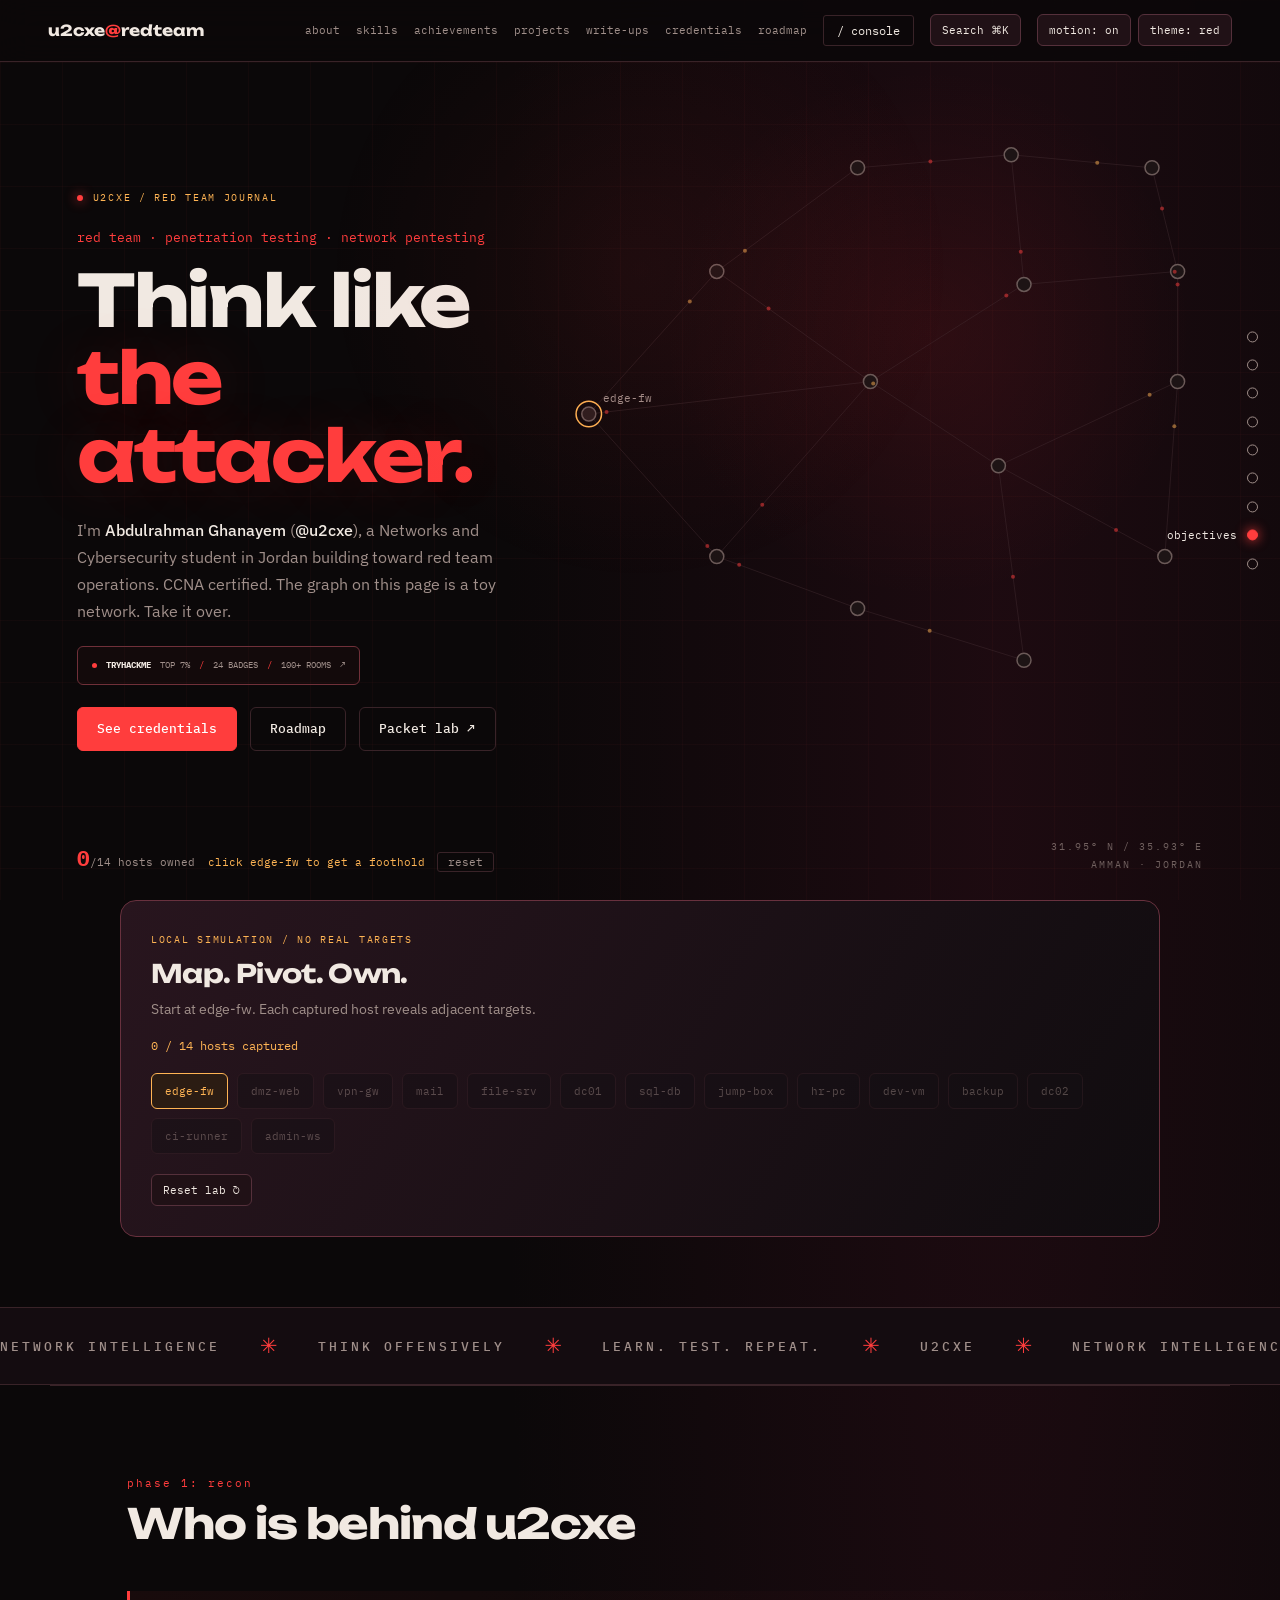
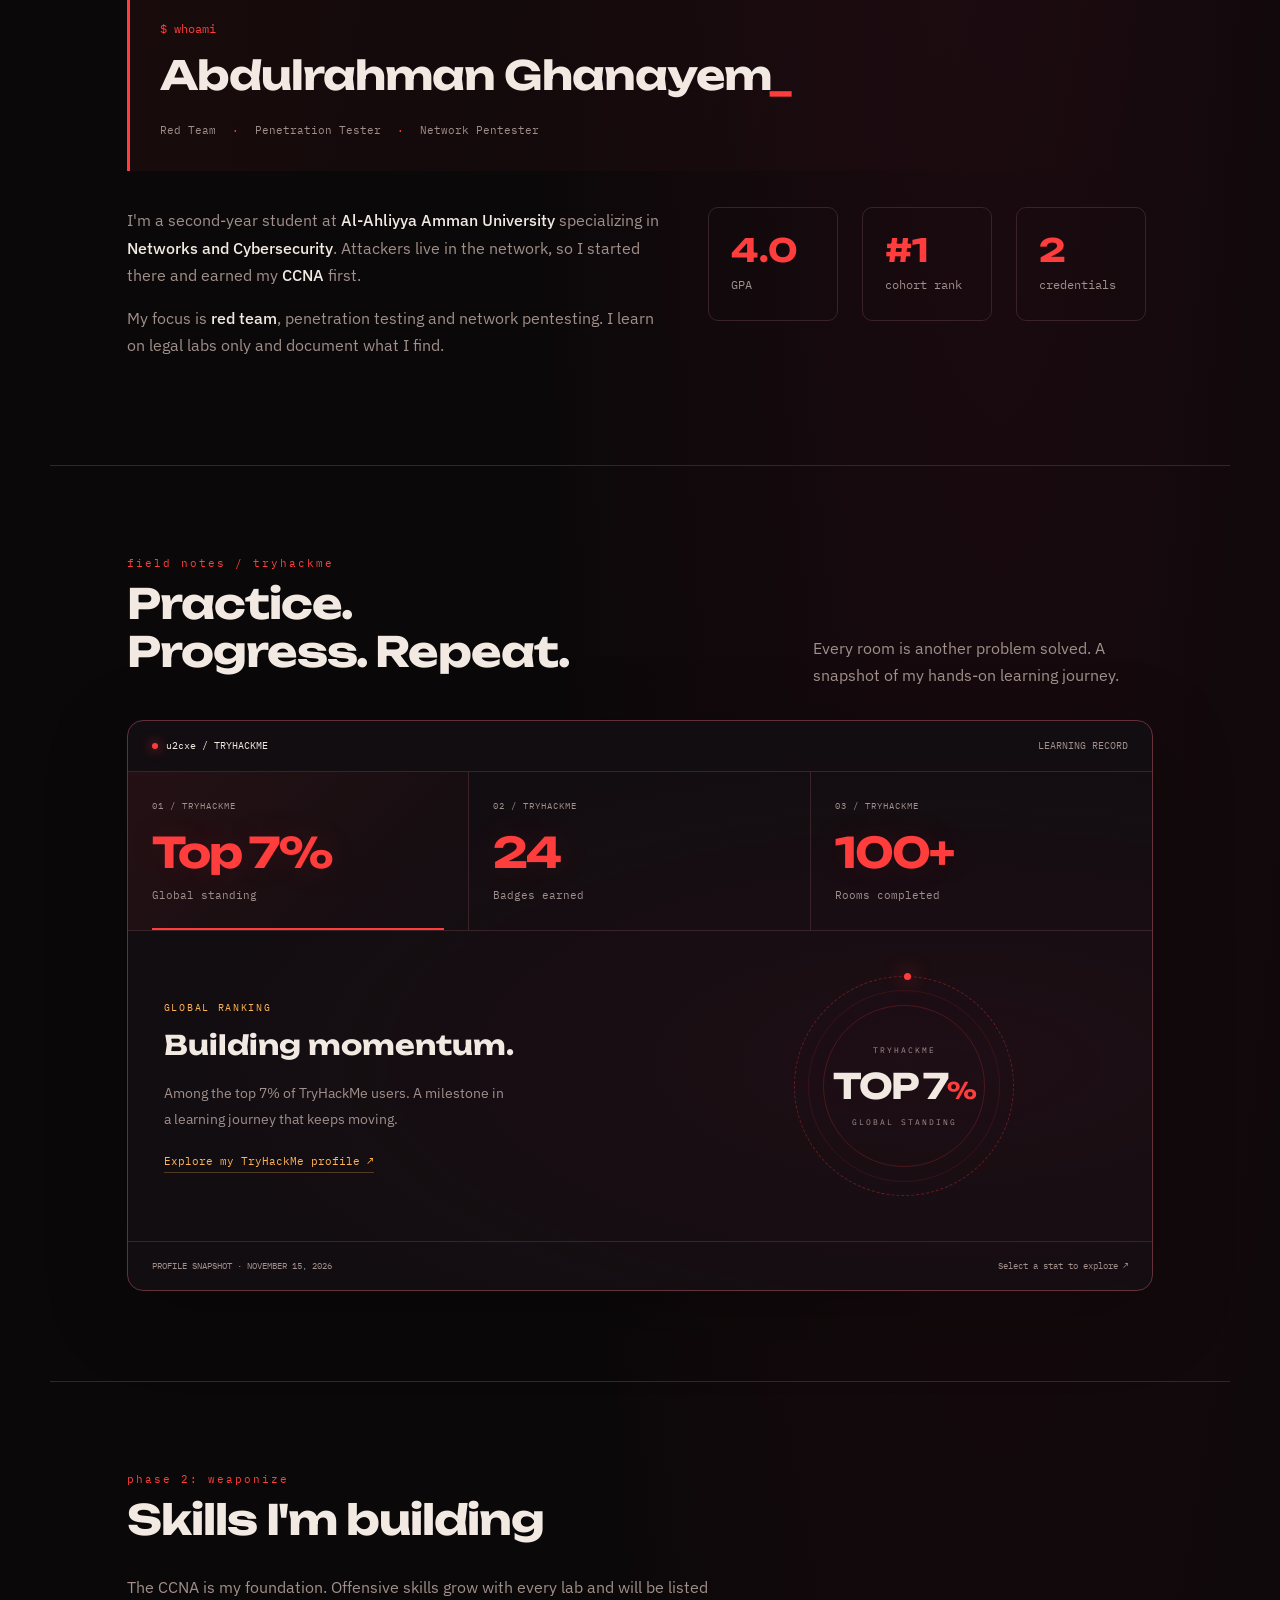
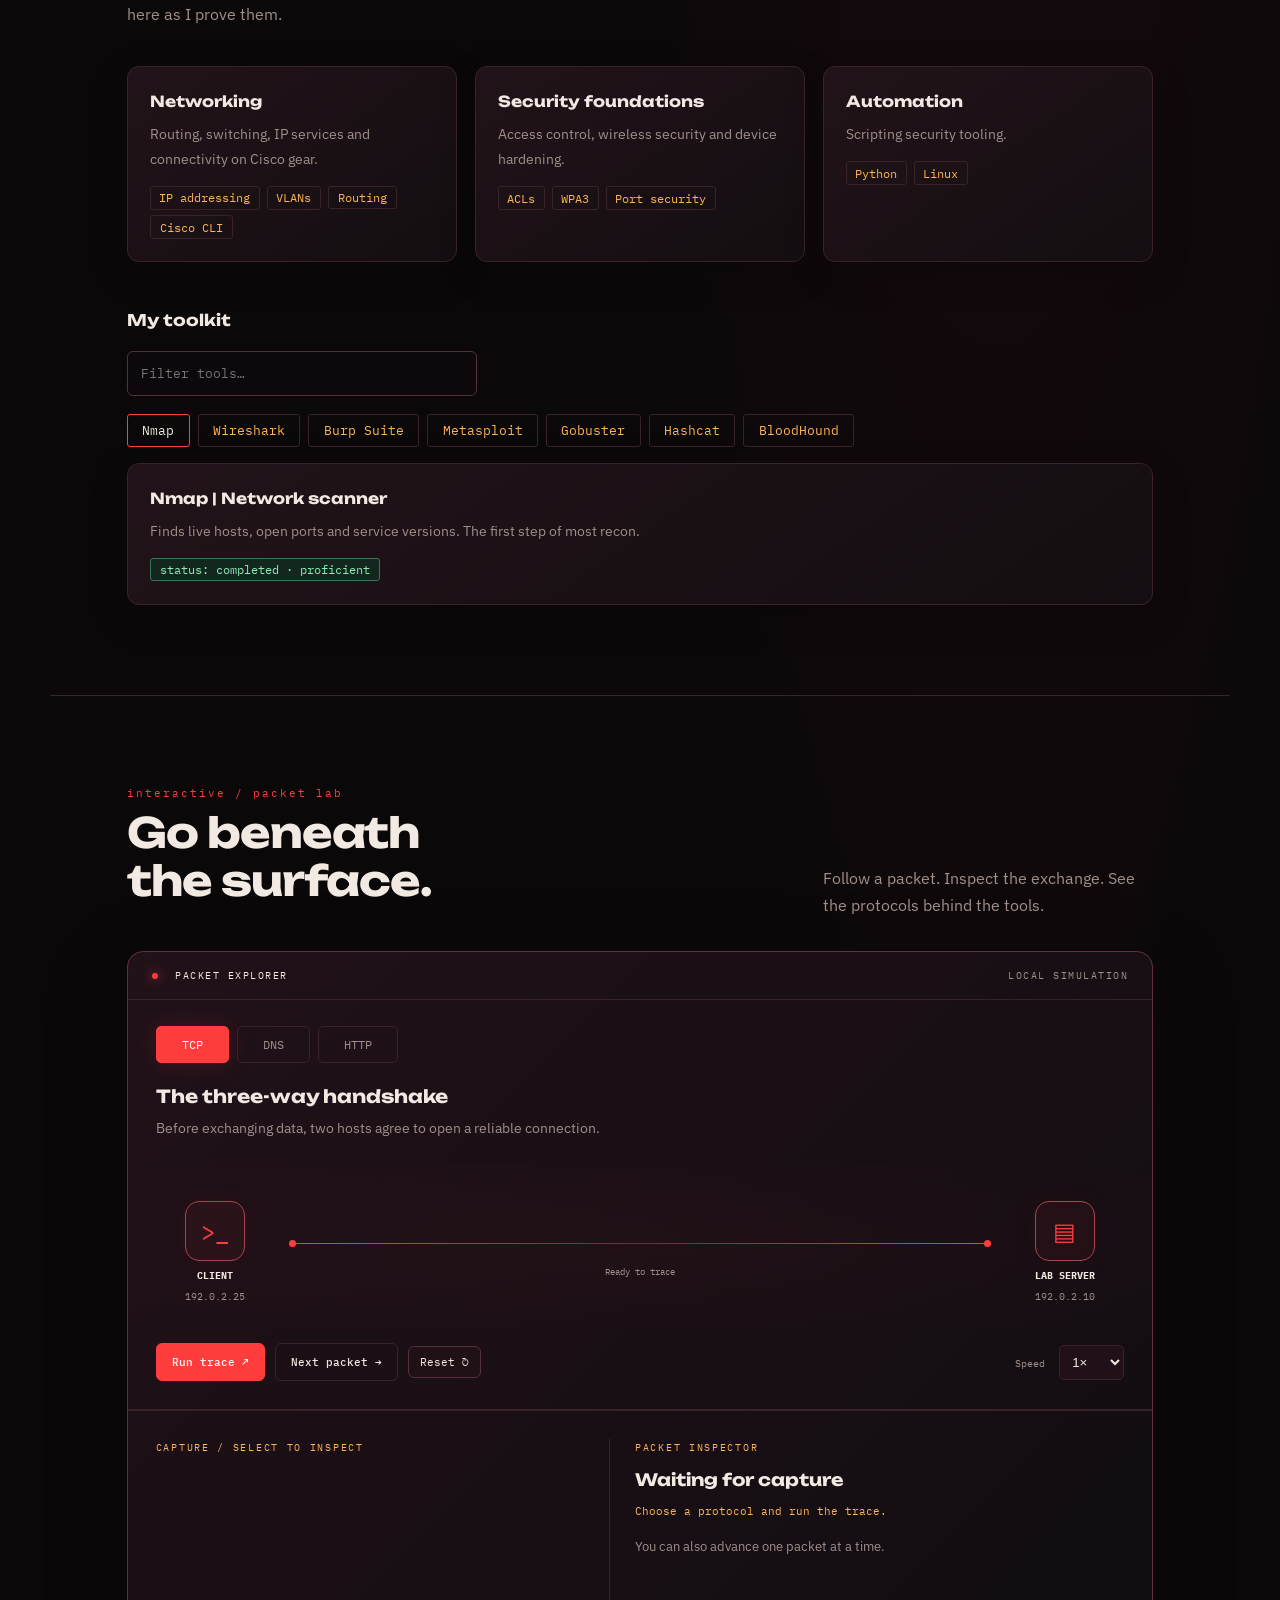
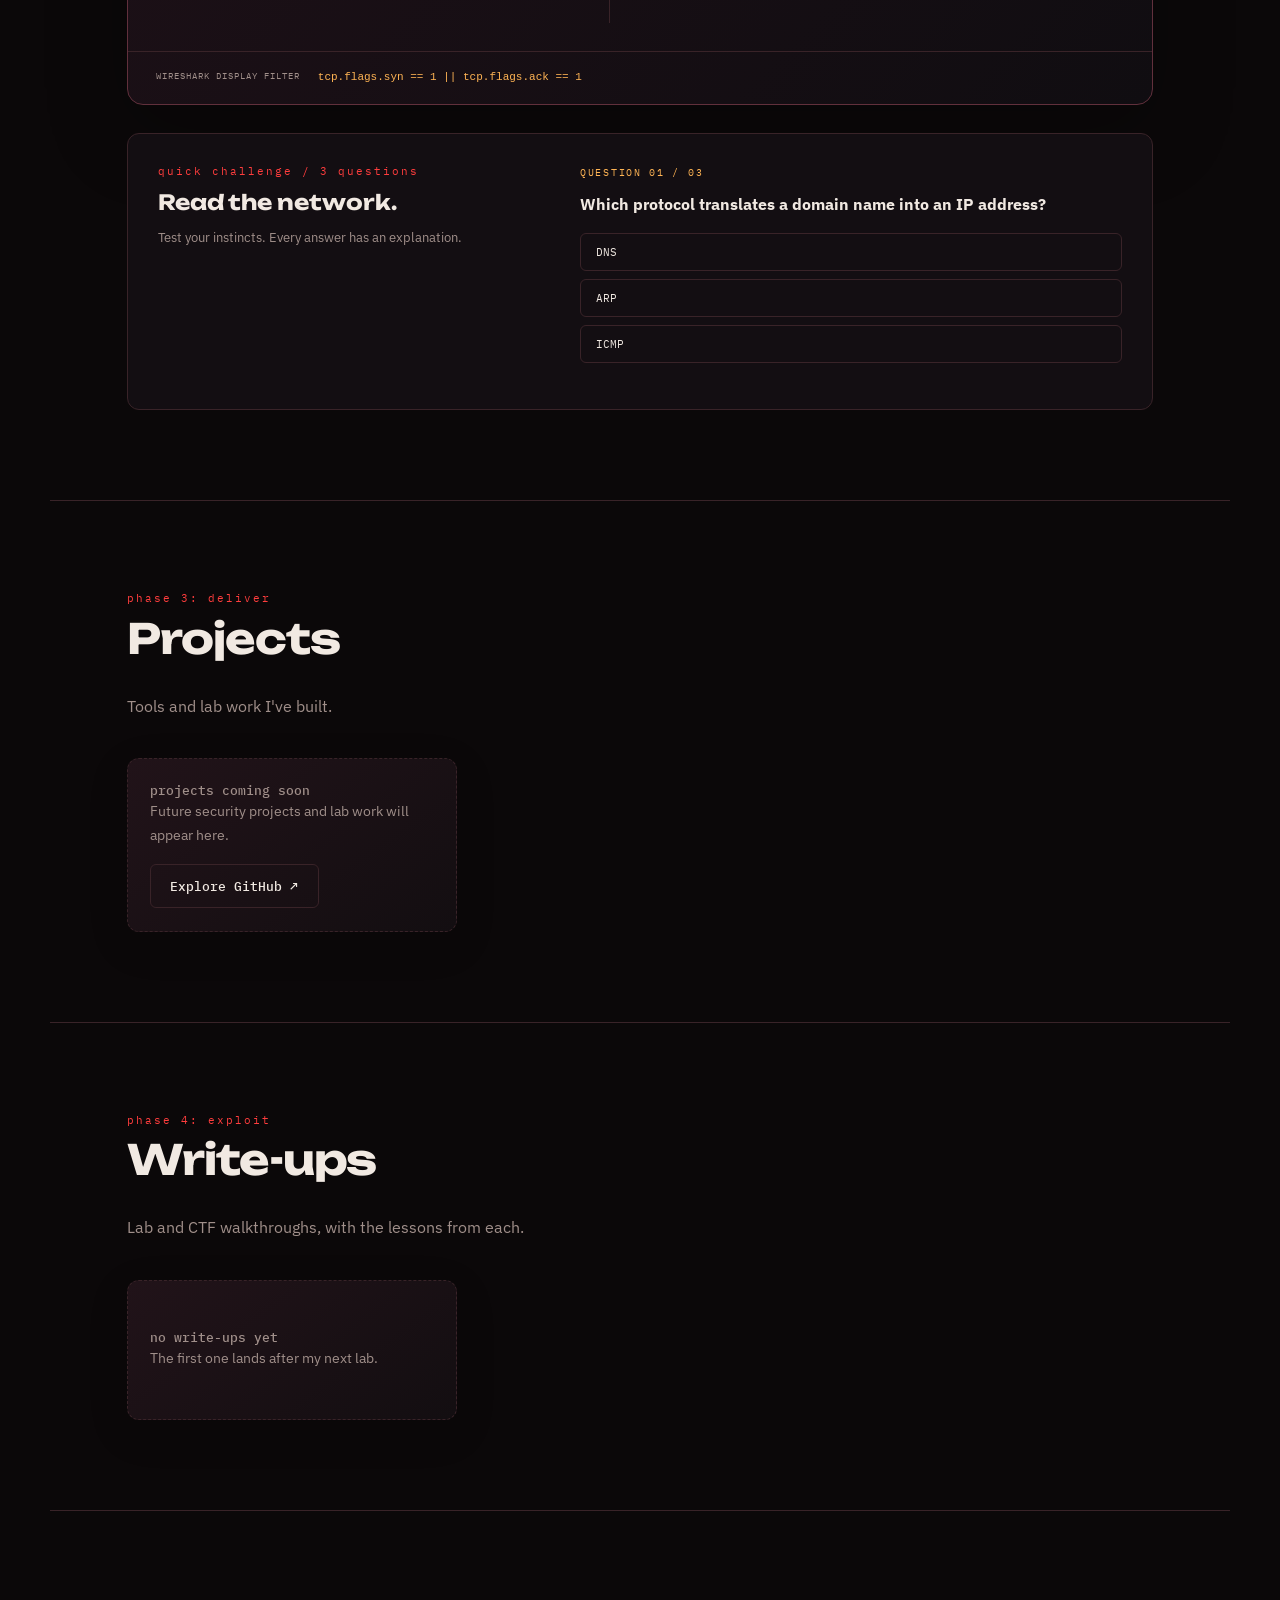
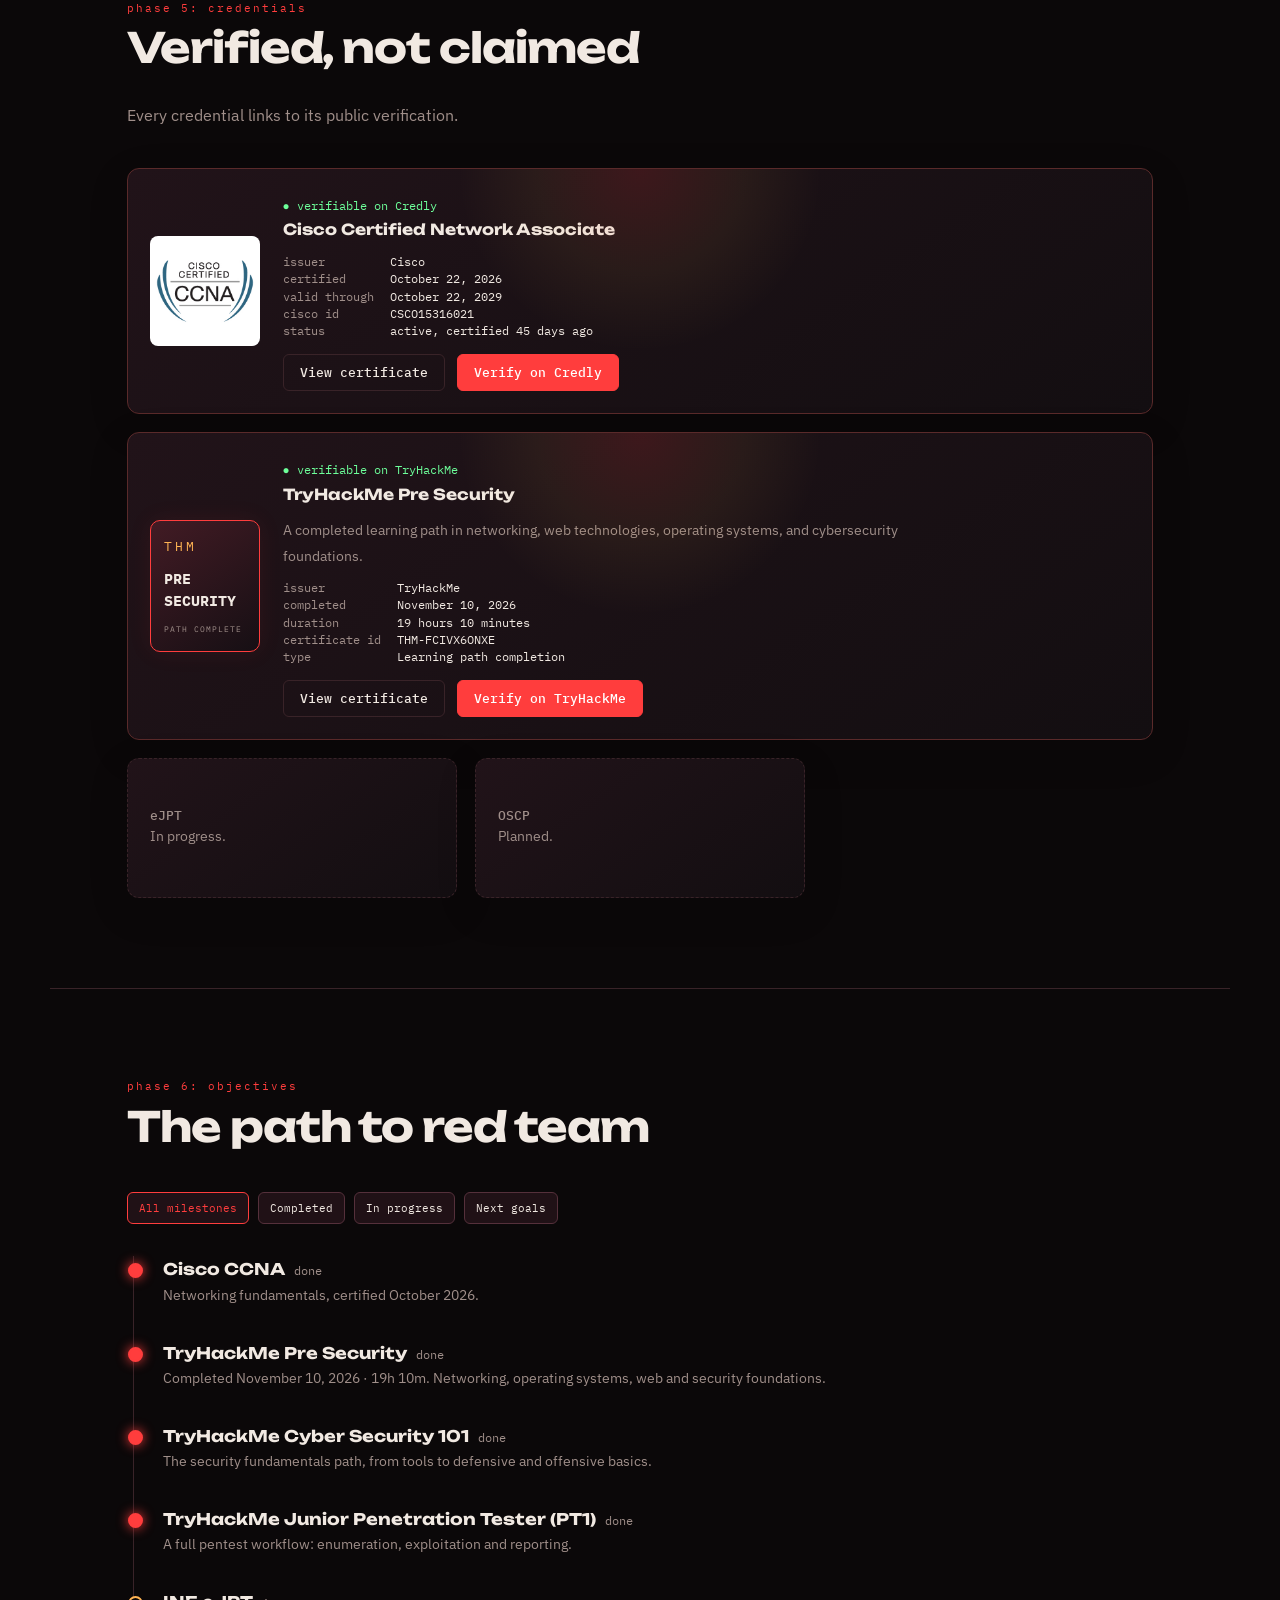
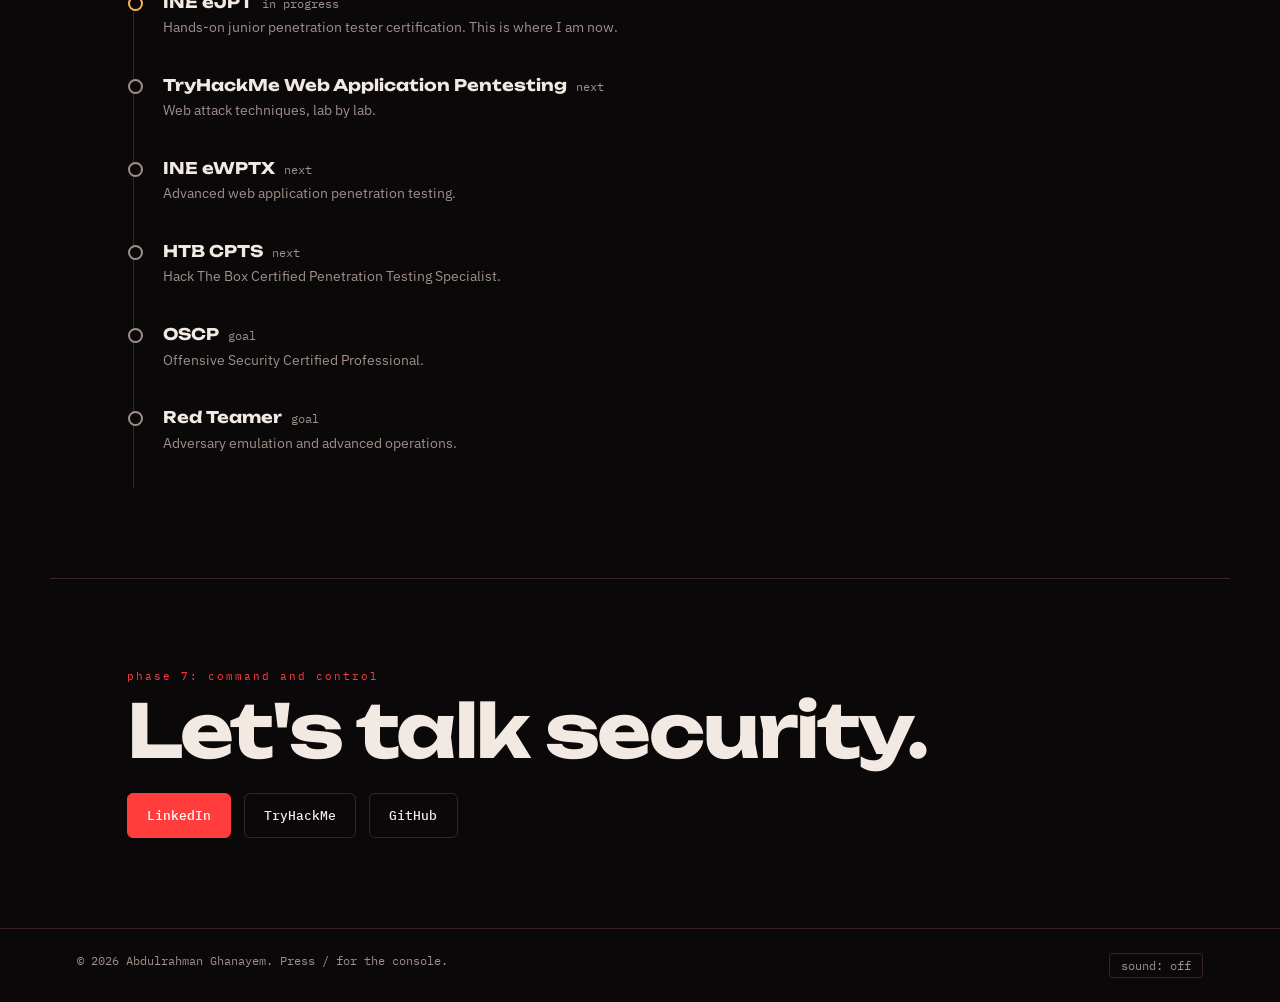
==== commit 8df1d505: "Add files via upload" ====
--- a/index.html
+++ b/index.html
@@ -73,7 +73,7 @@
 .th{font:700 1rem var(--d);margin:3rem 0 1rem}#tp{min-height:120px}#tp h3{animation:fi .4s}
 .calm *,.calm *::before,.calm *::after{animation:none!important;transition:none!important}.calm .rv{opacity:1!important;transform:none!important}
 @media(max-width:820px){nav a,.rail,#log{display:none}.about{grid-template-columns:1fr}.cert{grid-template-columns:1fr}.hc{max-width:none}.hero{align-items:flex-start}}
-</style><link rel="stylesheet" href="upgrade.css"><link rel="icon" href="favicon.ico" sizes="any"><link rel="icon" type="image/png" href="favicon.png"><link rel="apple-touch-icon" href="apple-touch-icon.png"><meta name="theme-color" content="#0b0809"><link rel="stylesheet" href="interactive.css"></head><body>
+</style><link rel="stylesheet" href="upgrade.css"><link rel="icon" href="favicon.ico" sizes="any"><link rel="icon" type="image/png" href="favicon.png"><link rel="apple-touch-icon" href="apple-touch-icon.png"><meta name="theme-color" content="#0b0809"><link rel="stylesheet" href="interactive.css"><link rel="stylesheet" href="achievements.css"></head><body>
 <div id="boot"><div id="bl"></div><small>press any key to skip</small></div>
 <div class="prog" id="pg"></div><div class="ring" id="rg" aria-hidden="true"></div>
 <header><a class="brand" href="#top">u2cxe<i>@</i>redteam</a><nav><a href="#recon">about</a><a href="#weapon">skills</a><a href="#deliver">projects</a><a href="#exploit">write-ups</a><a href="#creds">credentials</a><a href="#path">roadmap</a><button id="cb" type="button">/ console</button></nav></header>
@@ -90,6 +90,11 @@
 <section class="sec" id="recon" data-l="recon"><div class="rv"><p class="ph">phase 1: recon</p><h2>Who is behind u2cxe</h2></div>
 <div class="about"><div class="rv" style="--i:1"><p>I'm a second-year student at <b>Al-Ahliyya Amman University</b> specializing in <b>Networks and Cybersecurity</b>. Attackers live in the network, so I started there and earned my <b>CCNA</b> first.</p><p>My focus is <b>red team</b>, penetration testing and network pentesting. I learn on legal labs only and document what I find.</p></div>
 <div class="rv stats" style="--i:2;margin:0"><div><b data-n="4.0">0</b><small>GPA</small></div><div><b>#1</b><small>cohort rank</small></div><div><b data-n="2">0</b><small>credentials</small></div></div></div></section>
+
+<section class="sec achievements" id="achievements" data-l="achievements" aria-labelledby="achievements-title">
+<div class="achievements-top rv"><div><p class="ph">field notes / tryhackme</p><h2 id="achievements-title">Practice.<br>Progress. Repeat.</h2></div><p class="sub">Every room is another problem solved. A snapshot of my hands-on learning journey.</p></div>
+<div class="achievement-console rv"><div class="achievement-toolbar"><span><i></i>u2cxe / TRYHACKME</span><span>LEARNING RECORD</span></div><div id="achievement-tabs" role="tablist" aria-label="TryHackMe achievements"></div><div id="achievement-panel" role="tabpanel" tabindex="0"><div class="achievement-story"><p class="mini-label" id="achievement-caption"></p><h3 id="achievement-title"></h3><p id="achievement-copy"></p><a data-thm-link href="https://tryhackme.com/p/u2cxe" target="_blank" rel="noopener">Explore my TryHackMe profile ↗</a></div><div id="achievement-art" aria-hidden="true"></div></div><div class="achievement-bottom"><span id="thm-date"></span><span>Select a stat to explore ↗</span></div></div>
+</section>
 
 <section class="sec" id="weapon" data-l="weaponize"><div class="rv"><p class="ph">phase 2: weaponize</p><h2>Skills I'm building</h2><p class="sub">The CCNA is my foundation. Offensive skills grow with every lab and will be listed here as I prove them.</p></div>
 <div class="grid"><div class="card rv" style="--i:1"><h3>Networking</h3><p>Routing, switching, IP services and connectivity on Cisco gear.</p><div class="chips"><span>IP addressing</span><span>VLANs</span><span>Routing</span><span>Cisco CLI</span></div></div>
@@ -198,5 +203,5 @@
 Object.keys(T).forEach(k=>{const b=document.createElement('button');b.type='button';b.textContent=k;b.onclick=()=>ts(k);tl.append(b)});ts('Nmap');
 function th(){B.classList.toggle('ice');const c=getComputedStyle(B);R=c.getPropertyValue('--red').trim();Am=c.getPropertyValue('--amb').trim();$('#th').textContent='theme: '+(B.classList.contains('ice')?'ice':'red')}
 $('#th').onclick=th;$('#sn').onclick=function(){snd=!snd;this.textContent='sound: '+(snd?'on':'off');beep(660)};
-</script><script src="upgrade.js"></script><script src="interactive.js"></script></body></html>
-
+</script><script src="upgrade.js"></script><script src="interactive.js"></script><script src="achievements.js"></script></body></html>
+
--- a/achievements.css
+++ b/achievements.css
@@ -0,0 +1,10 @@
+.hero-achievement{pointer-events:auto;display:flex;gap:9px;align-items:center;flex-wrap:wrap;width:fit-content;padding:11px 14px;margin:-8px 0 22px;border:1px solid #703039;border-radius:6px;background:#ff3d3d08;font:9px/1.6 var(--m);color:var(--dim);transition:border-color .2s,background .2s}.hero-achievement b{color:var(--ink);font-size:9px}.hero-achievement i{font-style:normal;color:var(--red)}.hero-achievement:hover{border-color:var(--red);background:#ff3d3d14}.achievement-pulse{width:5px;height:5px;flex-shrink:0;background:var(--red);border-radius:50%;animation:status-pulse 2s infinite}
+.achievements-top{display:flex;justify-content:space-between;align-items:flex-end;gap:35px;margin-bottom:30px}.achievements-top .sub{max-width:340px;margin:0}.achievements-top h2{margin-bottom:0}.achievement-console{border:1px solid #63303b;border-radius:16px;overflow:hidden;background:radial-gradient(ellipse at 80% 60%,#64132925,transparent 65%),#120d11;box-shadow:0 20px 80px #0004}.achievement-toolbar{display:flex;align-items:center;justify-content:space-between;gap:15px;border-bottom:1px solid var(--line);padding:17px 24px;font:10px/1.6 var(--m);color:var(--dim)}.achievement-toolbar>span:first-child{color:var(--ink)}.achievement-toolbar i{display:inline-block;width:6px;height:6px;margin-right:8px;border-radius:50%;background:var(--red);box-shadow:0 0 12px var(--red)}
+#achievement-tabs{display:grid;grid-template-columns:repeat(3,1fr);border-bottom:1px solid var(--line)}.achievement-metric{position:relative;text-align:left;border:0;border-right:1px solid var(--line);background:transparent;padding:28px 24px;color:var(--ink);overflow:hidden;transition:background .3s}.achievement-metric:last-child{border-right:0}.achievement-metric::after{content:'';position:absolute;bottom:0;left:24px;right:24px;height:2px;background:var(--red);transform:scaleX(0);transform-origin:left;transition:transform .4s}.achievement-metric[aria-selected=true]::after{transform:scaleX(1)}.achievement-metric[aria-selected=true]{background:linear-gradient(135deg,#ff3d3d14,transparent)}.achievement-metric small{display:block;color:var(--dim);font:9px var(--m);letter-spacing:1px}.achievement-metric strong{display:block;font:700 clamp(24px,3.8vw,42px)/1.3 var(--d);letter-spacing:-2px;margin:14px 0 8px;white-space:nowrap;color:var(--red);text-shadow:0 0 35px #ff3d3d20}.achievement-metric>span:not(.click-wave){font:11px var(--m);color:var(--dim)}
+#achievement-panel{display:grid;grid-template-columns:1.15fr 1fr;gap:40px;align-items:center;padding:34px 36px;min-height:310px}.achievement-story h3{font:700 clamp(20px,2.4vw,27px)/1.4 var(--d);margin:10px 0 15px}.achievement-story p:not(.mini-label){color:var(--dim);font-size:14px;line-height:1.9;max-width:43ch}.achievement-story>a{display:inline-block;margin-top:21px;color:var(--amb);font:11px var(--m);border-bottom:1px solid #ffb45444;padding-bottom:4px}.achievement-story>a:hover{color:var(--ink)}#achievement-art{min-height:230px;display:grid;place-items:center;position:relative}.rank-orbit{width:220px;height:220px;position:relative;display:grid;place-items:center}.orbit-track{position:absolute;inset:0;border:1px dashed #ff3d3d55;border-radius:50%;animation:orbit-spin 40s linear infinite}.orbit-track::before{content:'';position:absolute;inset:13px;border-radius:50%;border:1px solid #ff3d3d20}.orbit-track::after{content:'';position:absolute;inset:28px;border-radius:50%;border:1px solid #ff3d3d35}.orbit-satellite{position:absolute;inset:0;animation:orbit-spin 9s linear infinite}.orbit-satellite::before{content:'';position:absolute;left:50%;top:-3px;width:7px;height:7px;background:var(--red);border-radius:50%;box-shadow:0 0 20px var(--red)}.orbit-core{text-align:center}.orbit-core small,.orbit-core span{display:block;color:var(--dim);font:8px var(--m);letter-spacing:2px}.orbit-core strong{display:block;font:700 35px var(--d);letter-spacing:-2px;margin:9px 0;color:var(--ink)}.orbit-core em{font-style:normal;color:var(--red);font-size:23px}.badge-matrix{display:grid;grid-template-columns:repeat(6,1fr);gap:8px;width:100%;max-width:300px}.badge-matrix i{display:grid;place-items:center;aspect-ratio:1;background:#ff3d3d0a;border:1px solid #9b3c4b;border-radius:5px;color:var(--amb);font:10px var(--m);animation:badge-light 4s calc(var(--n)*.12s) infinite}.room-matrix{display:grid;grid-template-columns:repeat(10,1fr);gap:5px;max-width:250px;width:100%}.room-matrix i{aspect-ratio:1;border-radius:2px;background:var(--red);opacity:.35;animation:room-light 3.5s calc(var(--n)*.033s) infinite}.achievements:not(.achievements-visible) #achievement-art *{animation-play-state:paused}.achievement-bottom{display:flex;flex-wrap:wrap;justify-content:space-between;gap:12px;border-top:1px solid var(--line);padding:16px 24px;font:9px/1.8 var(--m);color:var(--dim)}.achievement-bottom a{color:var(--amb)}@keyframes orbit-spin{to{transform:rotate(360deg)}}@keyframes badge-light{0%,100%{border-color:#68303c;box-shadow:none}50%{border-color:var(--red);box-shadow:0 0 15px #ff3d3d20;color:var(--ink)}}@keyframes room-light{50%{opacity:1;box-shadow:0 0 10px #ff3d3d44}}
+.kinetic-heading{position:relative;padding-bottom:14px}.kinetic-heading::after{content:'';position:absolute;bottom:0;left:0;width:62px;height:2px;background:linear-gradient(90deg,var(--red),transparent);transform:scaleX(0);transform-origin:left;transition:transform .7s ease}.kinetic-heading.heading-visible::after{transform:scaleX(1)}button,.btn{position:relative}.click-wave{position:absolute;display:block;pointer-events:none;border-radius:50%;background:radial-gradient(circle,#ffffff22,transparent 68%);animation:click-wave .6s ease-out forwards;z-index:4}button,.btn{overflow:hidden}@keyframes click-wave{from{transform:scale(.1);opacity:1}to{transform:scale(2);opacity:0}}nav a.nav-active{color:var(--red)}.cert::before{content:'';position:absolute;top:-100%;left:-45%;width:30%;height:300%;transform:rotate(25deg);background:linear-gradient(90deg,transparent,#ffffff06,transparent);pointer-events:none;animation:cert-sweep 9s ease-in-out infinite}@keyframes cert-sweep{0%,65%{left:-45%}100%{left:150%}}.calm .kinetic-heading::after{transform:scaleX(1)}
+@media(min-width:821px) and (max-width:1250px){header{gap:8px;padding-inline:18px}nav{gap:9px}nav a{font-size:9px}.brand{font-size:12px}.top-controls button{font-size:8px;padding:7px}nav .control,#cb{font-size:9px;padding:7px}}
+@media(max-width:820px){.achievements-top{display:block}.achievements-top .sub{margin-top:20px;max-width:100%}.achievement-toolbar{padding:15px 18px}.achievement-metric{padding:22px 15px}.achievement-metric strong{font-size:30px;letter-spacing:-1.5px}.achievement-metric small{font-size:8px;letter-spacing:0}.achievement-metric>span:not(.click-wave){font-size:10px}#achievement-panel{gap:20px;padding:26px}.achievement-story h3{font-size:20px}.rank-orbit{width:190px;height:190px}.hero-achievement{font-size:8px;gap:7px}}
+@media(max-width:540px){.achievement-toolbar{font-size:8px;gap:8px}.achievement-metric{padding:20px 10px}.achievement-metric strong{font-size:24px;letter-spacing:-1.4px}.achievement-metric small{font-size:7px}.achievement-metric>span:not(.click-wave){font-size:8px}.achievement-metric::after{left:10px;right:10px}#achievement-panel{grid-template-columns:1fr;padding:26px 22px;gap:10px}.achievement-story p:not(.mini-label){font-size:13px}.achievement-story{order:1}#achievement-art{min-height:205px}.badge-matrix{max-width:260px}.room-matrix{max-width:205px}.achievement-bottom{padding:15px 20px;font-size:8px}.hero-achievement{max-width:100%;font-size:8px}.hero-achievement b{font-size:8px}}
+
+@media(max-width:380px){.achievement-metric{padding-inline:8px}.achievement-metric strong{font-size:19px;letter-spacing:-1px}.achievement-metric>span:not(.click-wave){font-size:7px}}
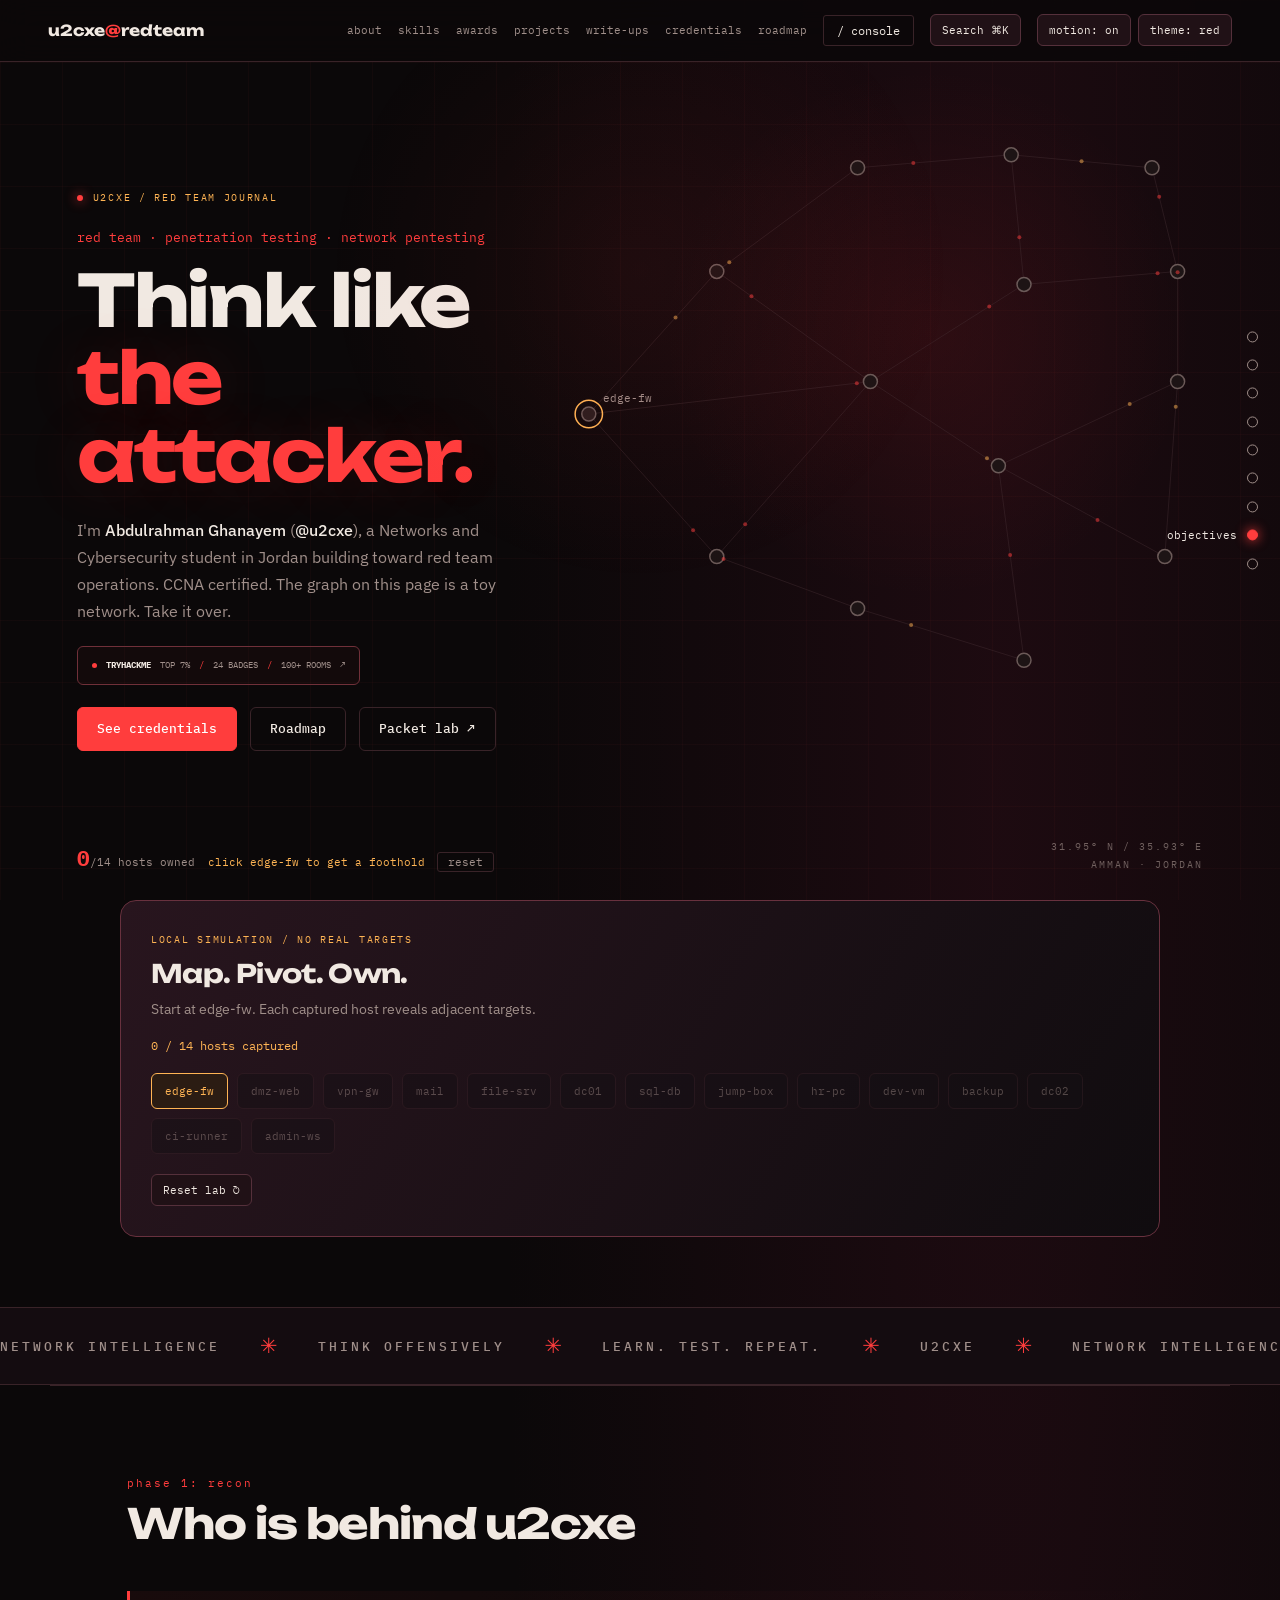
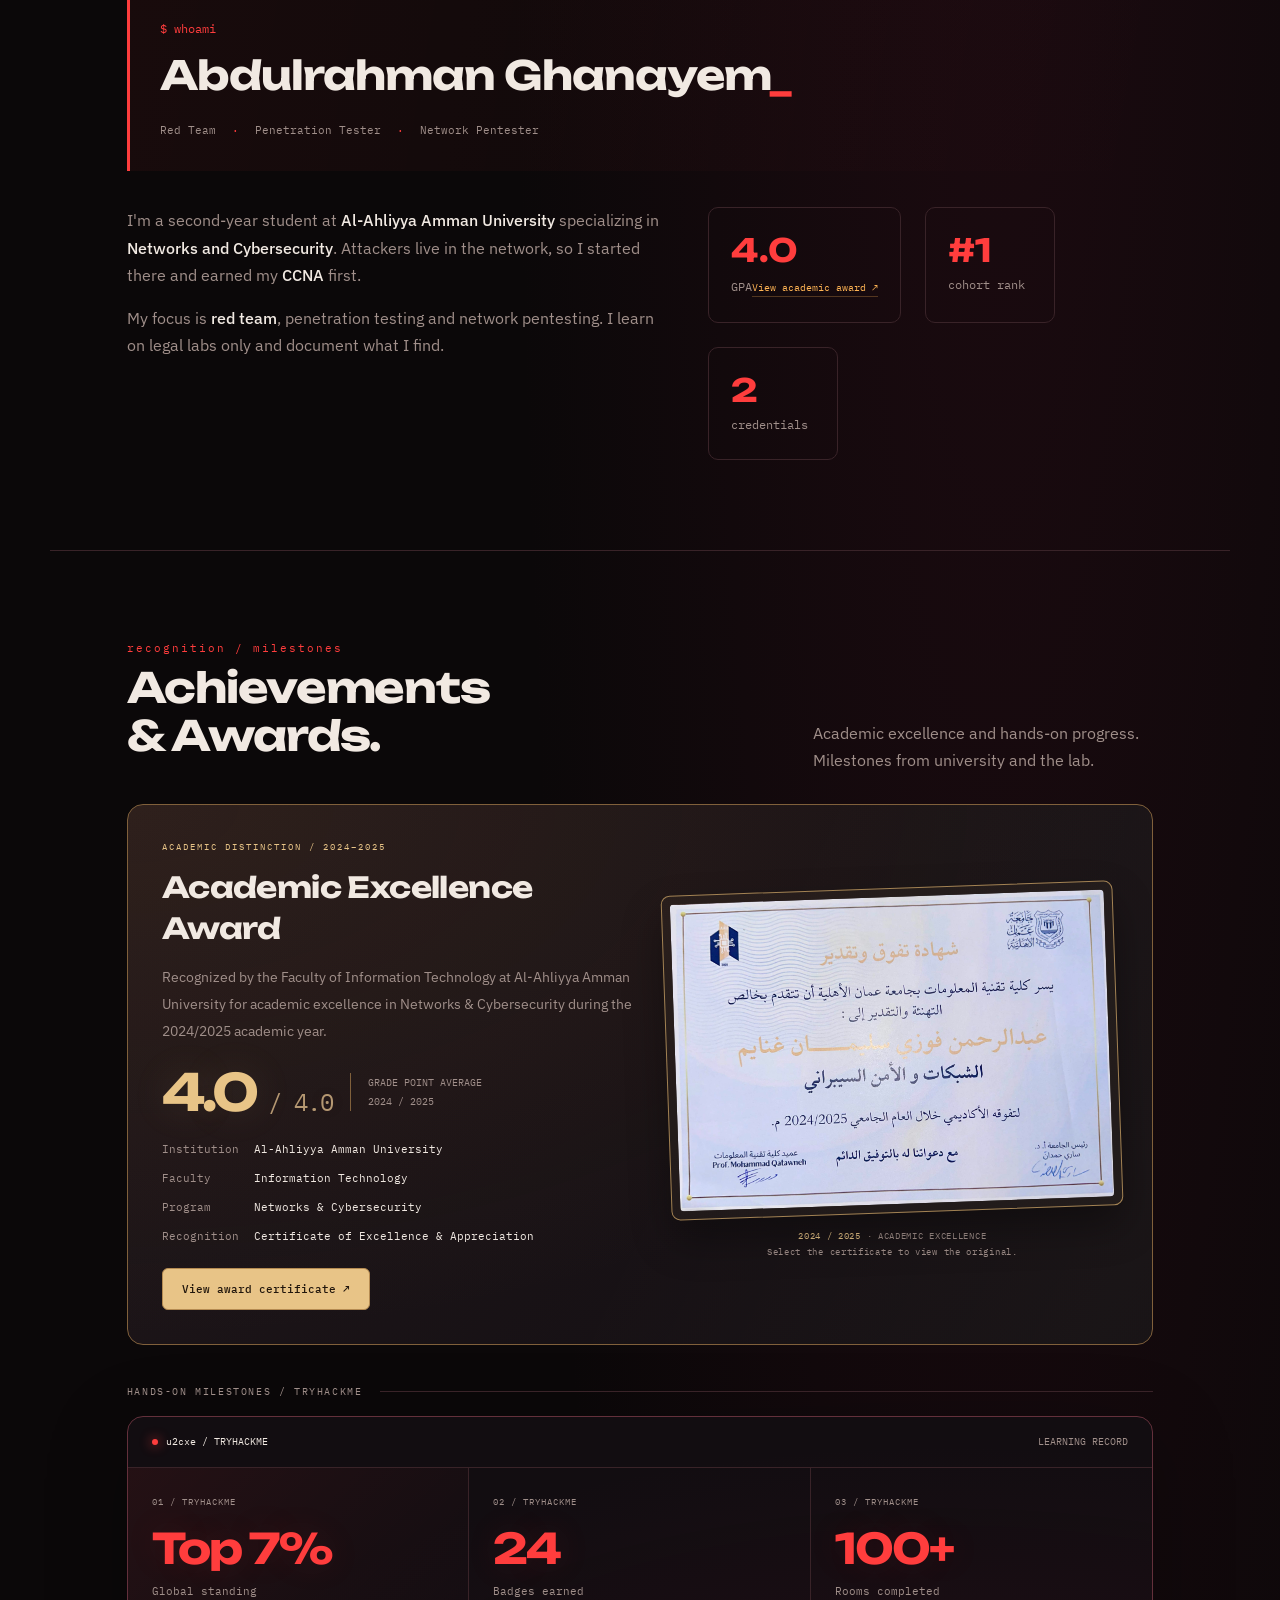
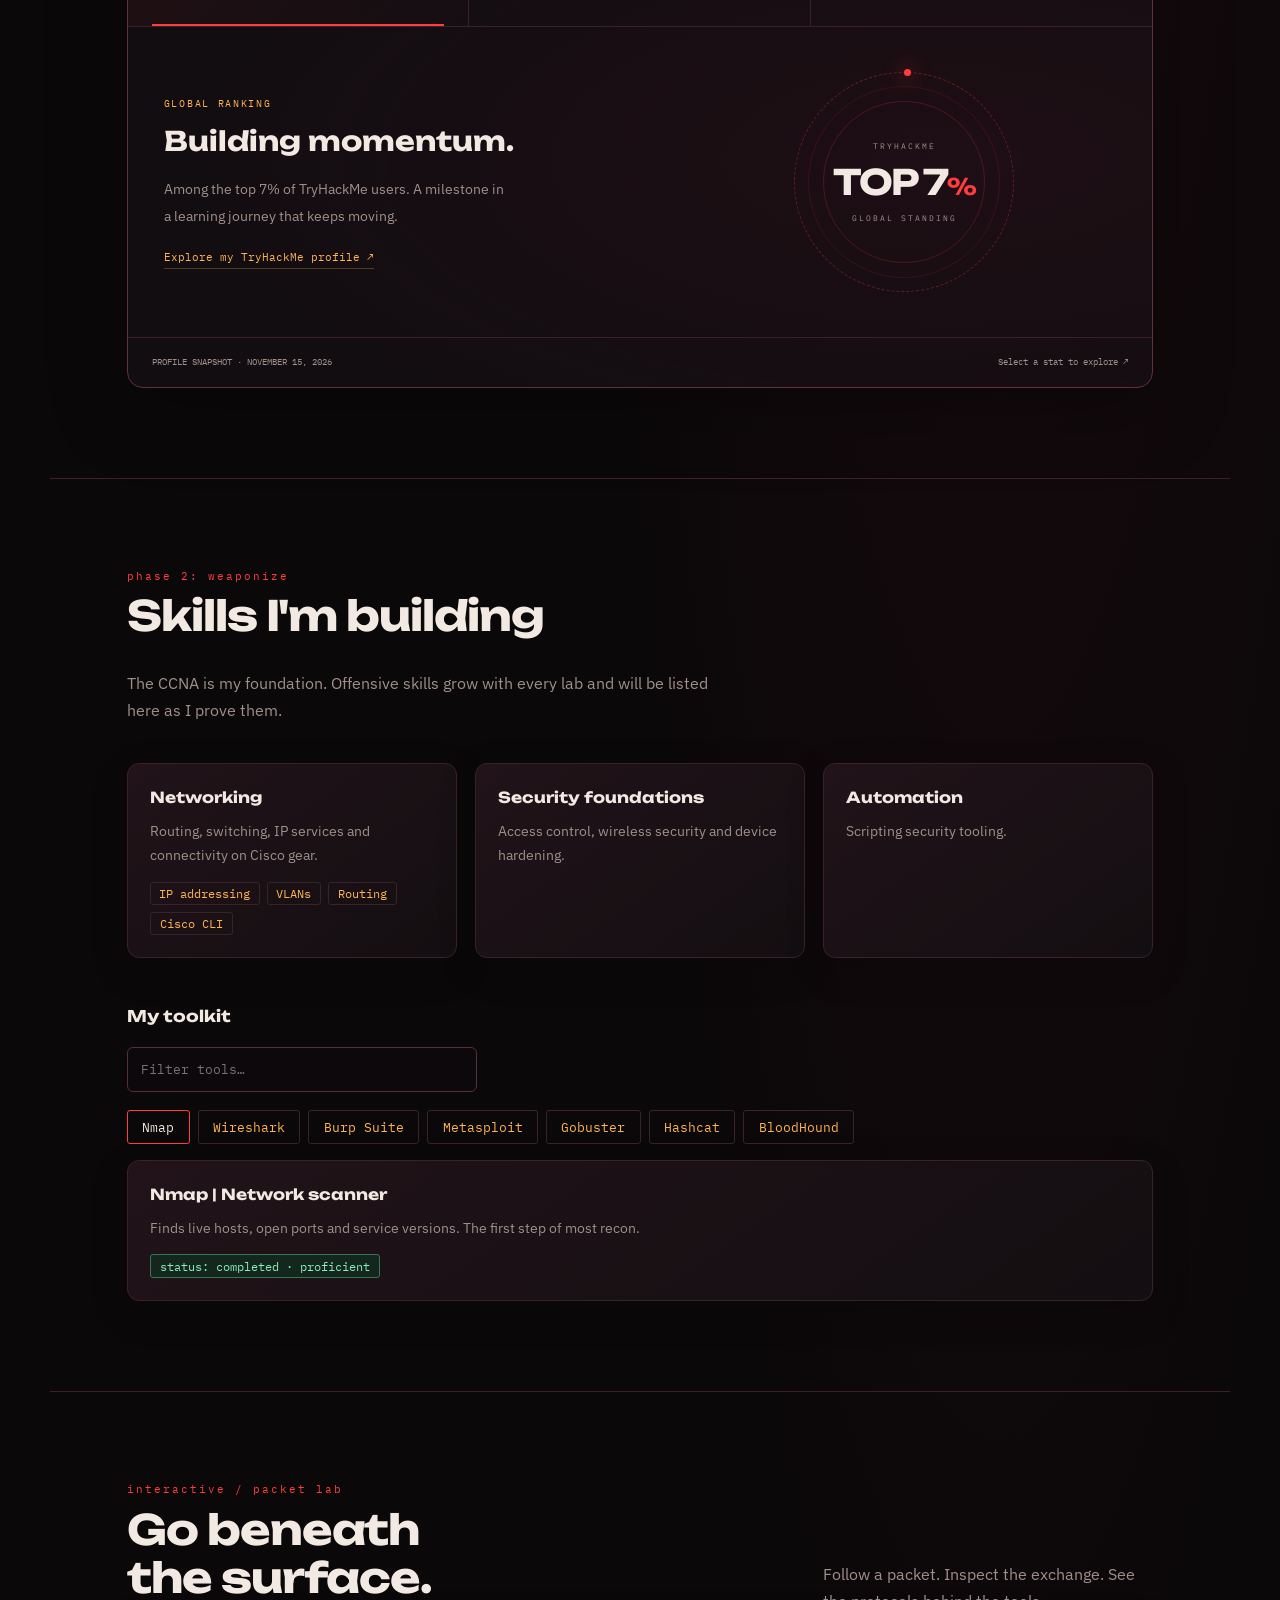
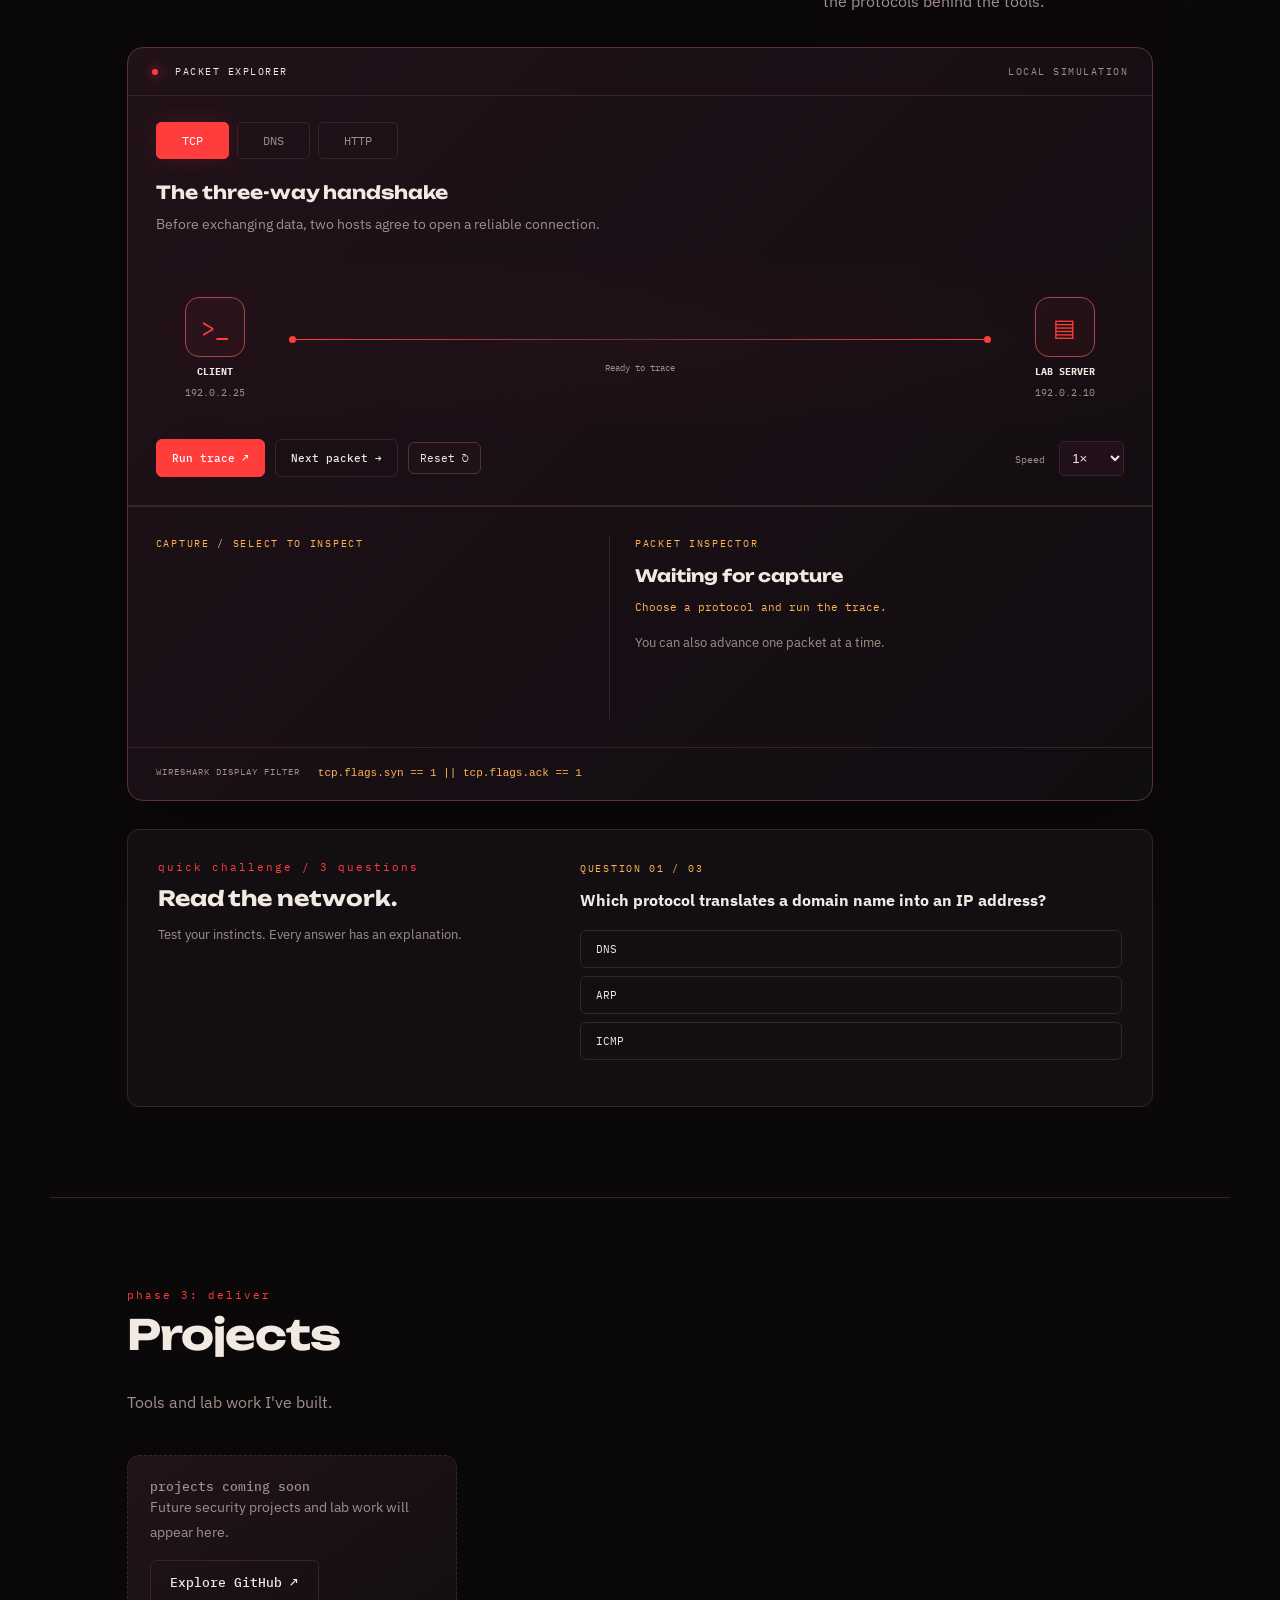
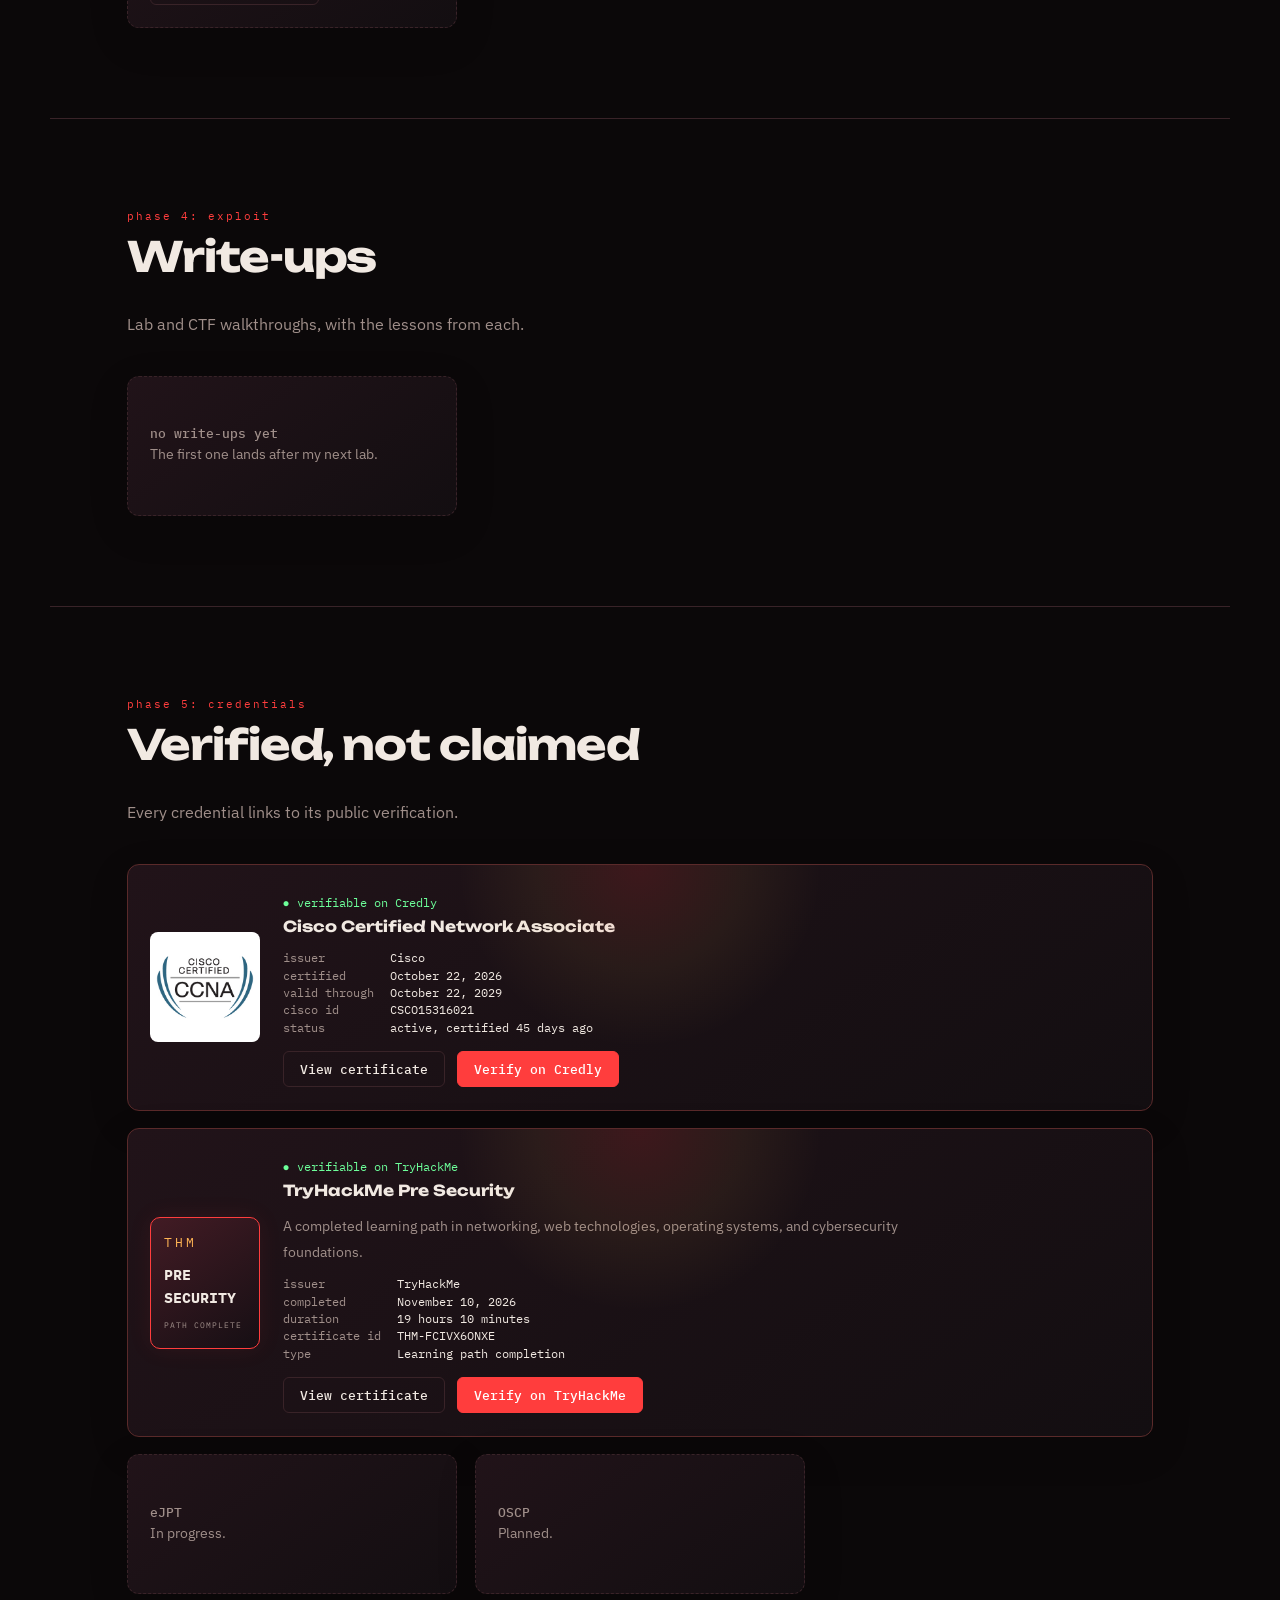
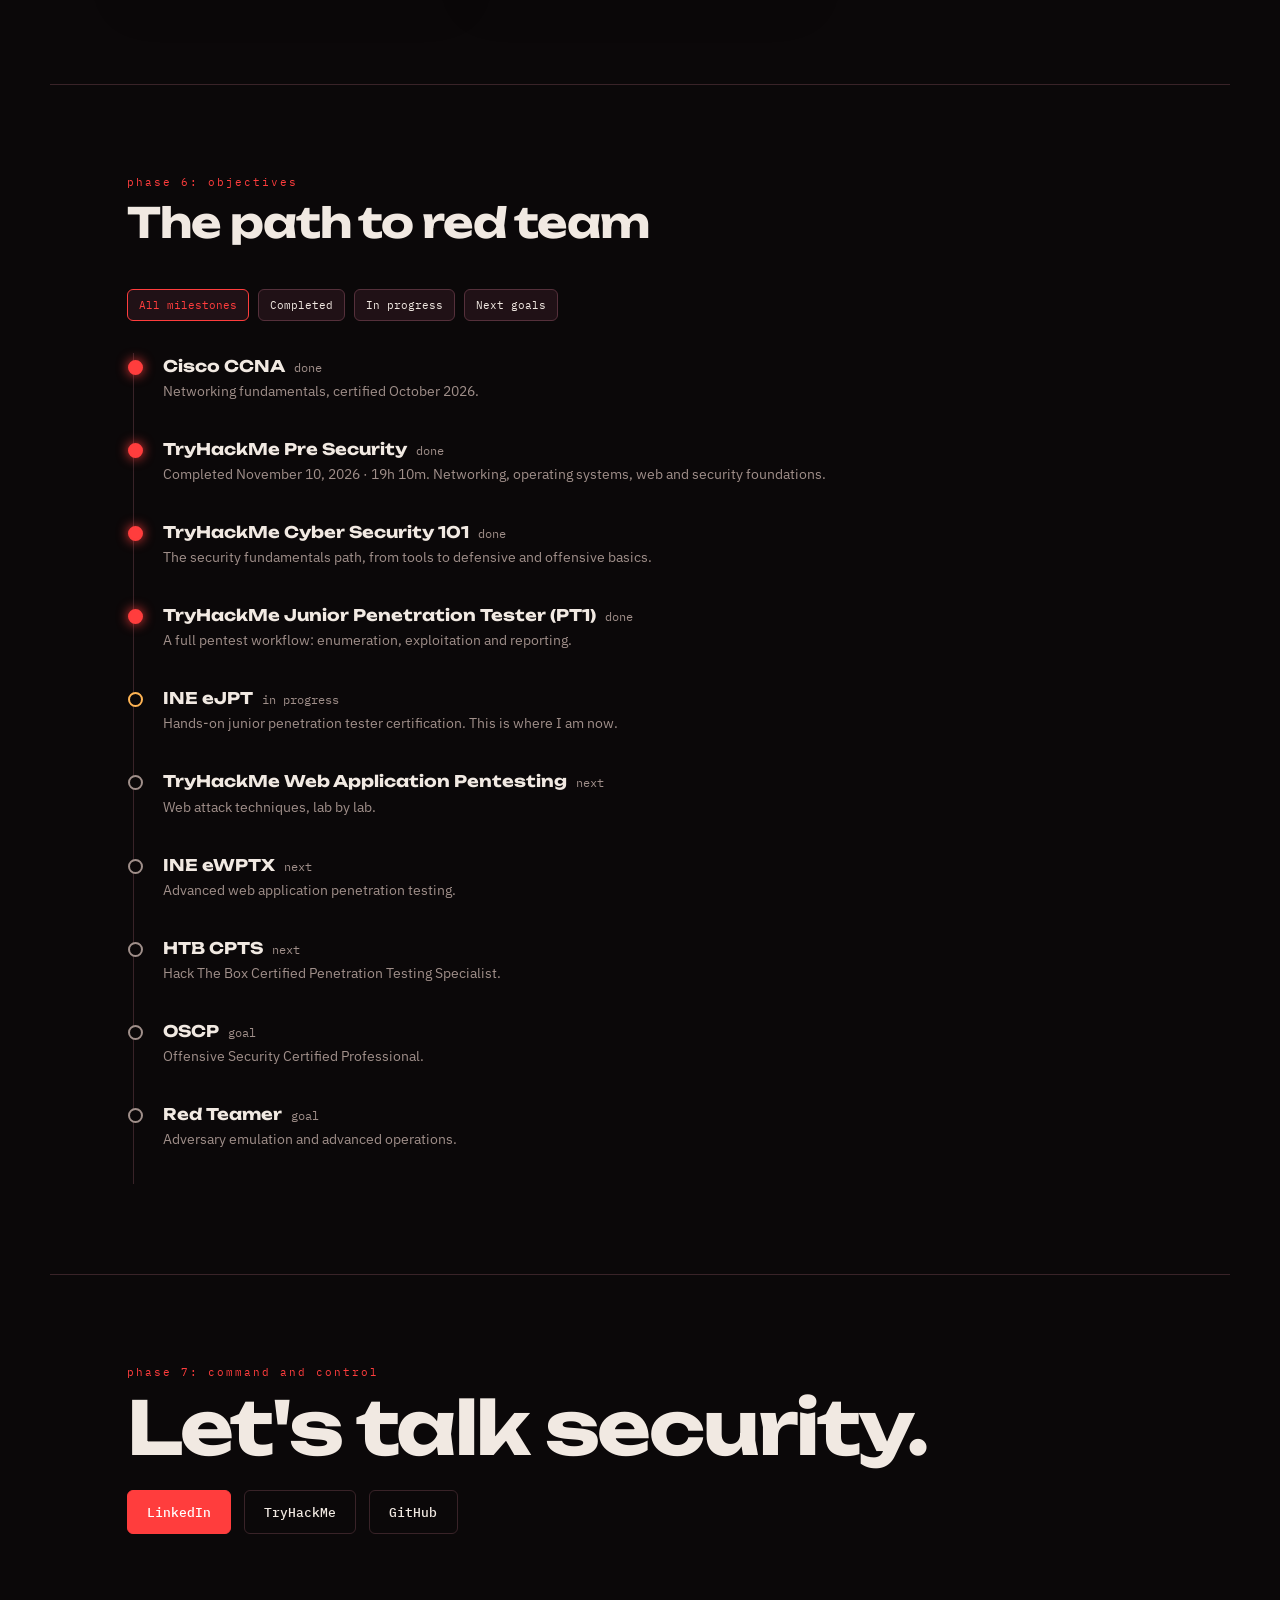
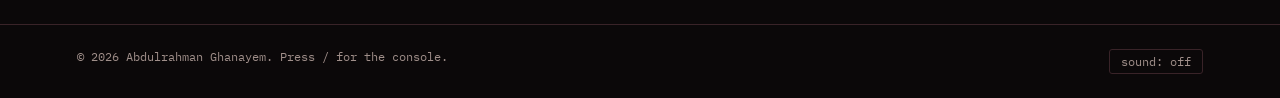
==== commit ad10e9e6: "Add files via upload" ====
--- a/index.html
+++ b/index.html
@@ -73,7 +73,7 @@
 .th{font:700 1rem var(--d);margin:3rem 0 1rem}#tp{min-height:120px}#tp h3{animation:fi .4s}
 .calm *,.calm *::before,.calm *::after{animation:none!important;transition:none!important}.calm .rv{opacity:1!important;transform:none!important}
 @media(max-width:820px){nav a,.rail,#log{display:none}.about{grid-template-columns:1fr}.cert{grid-template-columns:1fr}.hc{max-width:none}.hero{align-items:flex-start}}
-</style><link rel="stylesheet" href="upgrade.css"><link rel="icon" href="favicon.ico" sizes="any"><link rel="icon" type="image/png" href="favicon.png"><link rel="apple-touch-icon" href="apple-touch-icon.png"><meta name="theme-color" content="#0b0809"><link rel="stylesheet" href="interactive.css"><link rel="stylesheet" href="achievements.css"></head><body>
+</style><link rel="stylesheet" href="upgrade.css"><link rel="icon" href="favicon.ico" sizes="any"><link rel="icon" type="image/png" href="favicon.png"><link rel="apple-touch-icon" href="apple-touch-icon.png"><meta name="theme-color" content="#0b0809"><link rel="stylesheet" href="interactive.css"><link rel="stylesheet" href="achievements.css"><link rel="stylesheet" href="awards.css"></head><body>
 <div id="boot"><div id="bl"></div><small>press any key to skip</small></div>
 <div class="prog" id="pg"></div><div class="ring" id="rg" aria-hidden="true"></div>
 <header><a class="brand" href="#top">u2cxe<i>@</i>redteam</a><nav><a href="#recon">about</a><a href="#weapon">skills</a><a href="#deliver">projects</a><a href="#exploit">write-ups</a><a href="#creds">credentials</a><a href="#path">roadmap</a><button id="cb" type="button">/ console</button></nav></header>
@@ -92,7 +92,11 @@
 <div class="rv stats" style="--i:2;margin:0"><div><b data-n="4.0">0</b><small>GPA</small></div><div><b>#1</b><small>cohort rank</small></div><div><b data-n="2">0</b><small>credentials</small></div></div></div></section>
 
 <section class="sec achievements" id="achievements" data-l="achievements" aria-labelledby="achievements-title">
-<div class="achievements-top rv"><div><p class="ph">field notes / tryhackme</p><h2 id="achievements-title">Practice.<br>Progress. Repeat.</h2></div><p class="sub">Every room is another problem solved. A snapshot of my hands-on learning journey.</p></div>
+<div class="achievements-top rv"><div><p class="ph">recognition / milestones</p><h2 id="achievements-title">Achievements<br>&amp; Awards.</h2></div><p class="sub">Academic excellence and hands-on progress. Milestones from university and the lab.</p></div>
+<article class="award-feature rv" id="academic-award" aria-labelledby="academic-award-title">
+<div><p class="award-eyebrow">ACADEMIC DISTINCTION / 2024–2025</p><h3 id="academic-award-title">Academic Excellence Award</h3><p class="award-description">Recognized by the Faculty of Information Technology at Al-Ahliyya Amman University for academic excellence in Networks &amp; Cybersecurity during the 2024/2025 academic year.</p><div class="award-score"><strong>4.0<small> / 4.0</small></strong><span>GRADE POINT AVERAGE<br>2024 / 2025</span></div><dl class="award-facts"><dt>Institution</dt><dd>Al-Ahliyya Amman University</dd><dt>Faculty</dt><dd>Information Technology</dd><dt>Program</dt><dd>Networks &amp; Cybersecurity</dd><dt>Recognition</dt><dd>Certificate of Excellence &amp; Appreciation</dd></dl><button class="btn award-open" type="button" data-open-academic-award aria-haspopup="dialog" aria-controls="academic-award-dialog">View award certificate ↗</button></div>
+<figure class="award-preview"><button type="button" data-open-academic-award aria-label="Enlarge academic excellence certificate" aria-haspopup="dialog" aria-controls="academic-award-dialog"><img src="certificates/academic-excellence-2024-2025.jpg" width="2947" height="2082" loading="lazy" alt="Certificate of Excellence and Appreciation from Al-Ahliyya Amman University for Abdulrahman Ghanayem, Networks and Cybersecurity, academic year 2024/2025"></button><figcaption><span>2024 / 2025</span> · ACADEMIC EXCELLENCE<br>Select the certificate to view the original.</figcaption></figure></article>
+<p class="achievement-subhead">HANDS-ON MILESTONES / TRYHACKME</p>
 <div class="achievement-console rv"><div class="achievement-toolbar"><span><i></i>u2cxe / TRYHACKME</span><span>LEARNING RECORD</span></div><div id="achievement-tabs" role="tablist" aria-label="TryHackMe achievements"></div><div id="achievement-panel" role="tabpanel" tabindex="0"><div class="achievement-story"><p class="mini-label" id="achievement-caption"></p><h3 id="achievement-title"></h3><p id="achievement-copy"></p><a data-thm-link href="https://tryhackme.com/p/u2cxe" target="_blank" rel="noopener">Explore my TryHackMe profile ↗</a></div><div id="achievement-art" aria-hidden="true"></div></div><div class="achievement-bottom"><span id="thm-date"></span><span>Select a stat to explore ↗</span></div></div>
 </section>
 
@@ -122,6 +126,7 @@
 <footer><span>© 2026 Abdulrahman Ghanayem. Press / for the console.</span><span><button id="th" type="button">theme: red</button> <button id="sn" type="button">sound: off</button> <button id="mt" type="button" aria-pressed="false">motion: on</button></span></footer>
 <dialog id="cd"><div class="btns" style="justify-content:space-between"><h3>CCNA certificate</h3><button class="btn g" onclick="cd.close()" type="button">Close</button></div><img class="p" src="certificates/ccna-preview.png" alt="Cisco CCNA certificate"><div class="credential-description"><p class="mini-label">CISCO / ASSOCIATE CERTIFICATION</p><h3>About this certification</h3><p>The Cisco Certified Network Associate (CCNA) certification covers the foundations of modern networking: network access, IP connectivity and services, security fundamentals, and automation and programmability.</p><h3>Skills covered</h3><ul class="credential-skills"><li><strong>Network fundamentals</strong><span>Network components, IP addressing, and subnetting concepts.</span></li><li><strong>Network access</strong><span>Switching, VLANs, and wireless networking concepts.</span></li><li><strong>IP connectivity</strong><span>Routing concepts and how traffic moves between networks.</span></li><li><strong>IP services</strong><span>Essential network services and their role in connectivity.</span></li><li><strong>Security fundamentals</strong><span>Access control and foundational network protection.</span></li><li><strong>Automation &amp; programmability</strong><span>Foundations of network automation and programmable networks.</span></li></ul></div><div class="btns"><a class="btn" href="https://www.credly.com/badges/c65eaa71-bf42-41cf-a7da-48c163c7983a/" target="_blank" rel="noopener">Verify on Credly</a><a class="btn g" href="certificates/ccna-abdulrahman-ghanayem.pdf" target="_blank" rel="noopener">Open PDF</a></div></dialog>
 <dialog id="presec-dialog" aria-labelledby="presec-title"><div class="btns" style="justify-content:space-between"><h3 id="presec-title">Pre Security — Certificate of Completion</h3><button class="btn g" id="close-presec" type="button">Close</button></div><p class="mini-label">TRYHACKME · NOVEMBER 10, 2026 · THM-FCIVX6ONXE</p><img class="p" src="certificates/pre-security-preview.png" alt="Pre Security certificate of completion awarded to Abdelrahman Ghanayem on November 10, 2026"><div class="credential-description"><p class="mini-label">TRYHACKME / LEARNING PATH COMPLETION</p><h3>About this certificate</h3><p>Pre Security builds the technical foundations needed to begin learning cybersecurity. The path introduces how computers and networks work, how websites communicate, and how to work with Linux and Windows. Completed on November 10, 2026, with a course duration of 19 hours and 10 minutes.</p><h3>Skills covered</h3><ul class="credential-skills"><li><strong>Network fundamentals</strong><span>IP addressing, network communication, and common protocols.</span></li><li><strong>How the web works</strong><span>DNS, HTTP, and the interaction between browsers and web servers.</span></li><li><strong>Linux fundamentals</strong><span>Navigating the filesystem and working with basic terminal commands.</span></li><li><strong>Windows fundamentals</strong><span>Understanding the Windows environment, files, and core system features.</span></li><li><strong>Computer fundamentals</strong><span>Operating systems, computer components, and client-server concepts.</span></li><li><strong>Security foundations</strong><span>Core cybersecurity concepts and the foundations for further hands-on learning.</span></li></ul></div><div class="btns"><a class="btn" href="https://tryhackme.com/certificate/THM-FCIVX6ONXE" target="_blank" rel="noopener">Verify on TryHackMe</a><a class="btn g" href="certificates/pre-security-abdulrahman-ghanayem.pdf" target="_blank" rel="noopener">Open PDF</a></div></dialog>
+<dialog id="academic-award-dialog" aria-labelledby="award-dialog-title"><div class="award-dialog-header"><div><p class="award-eyebrow">AL-AHLIYYA AMMAN UNIVERSITY</p><h3 id="award-dialog-title">Academic Excellence Award</h3></div><button id="close-academic-award" class="control" type="button">Close ×</button></div><div class="award-dialog-meta"><span>GPA 4.0 / 4.0</span><span>2024 / 2025</span><span>Networks &amp; Cybersecurity</span></div><img class="award-full" src="certificates/academic-excellence-2024-2025.jpg" width="2947" height="2082" alt="Original Arabic academic excellence certificate awarded to Abdulrahman Ghanayem by the Faculty of Information Technology, Al-Ahliyya Amman University, 2024/2025"><p class="award-dialog-copy">Certificate of Excellence and Appreciation recognizing academic excellence in Networks &amp; Cybersecurity during the 2024/2025 academic year. Issued by the Faculty of Information Technology at Al-Ahliyya Amman University.</p><div class="btns"><a class="btn" href="certificates/academic-excellence-2024-2025.jpg" target="_blank" rel="noopener">Open full-size image ↗</a><a class="btn g" href="certificates/academic-excellence-2024-2025.jpg" download="Abdulrahman-Ghanayem-Academic-Excellence-2024-2025.jpg">Download certificate ↓</a></div></dialog>
 <dialog id="con"><div id="o"></div><input id="ci" placeholder="type help, then Enter. Esc closes" autocomplete="off" spellcheck="false" aria-label="Console"></dialog>
 <script>
 const $=s=>document.querySelector(s),$$=s=>[...document.querySelectorAll(s)],B=document.body;let calm=false,R='#ff3d3d',Am='#ffb454',snd=false,AC,t0=0;
@@ -203,5 +208,5 @@
 Object.keys(T).forEach(k=>{const b=document.createElement('button');b.type='button';b.textContent=k;b.onclick=()=>ts(k);tl.append(b)});ts('Nmap');
 function th(){B.classList.toggle('ice');const c=getComputedStyle(B);R=c.getPropertyValue('--red').trim();Am=c.getPropertyValue('--amb').trim();$('#th').textContent='theme: '+(B.classList.contains('ice')?'ice':'red')}
 $('#th').onclick=th;$('#sn').onclick=function(){snd=!snd;this.textContent='sound: '+(snd?'on':'off');beep(660)};
-</script><script src="upgrade.js"></script><script src="interactive.js"></script><script src="achievements.js"></script></body></html>
-
+</script><script src="upgrade.js"></script><script src="interactive.js"></script><script src="achievements.js"></script><script src="awards.js"></script></body></html>
+
--- a/awards.css
+++ b/awards.css
@@ -0,0 +1,4 @@
+.award-feature{--gold:#e8c487;position:relative;isolation:isolate;display:grid;grid-template-columns:1.05fr 1fr;gap:30px;padding:34px;border:1px solid #80603b;border-radius:16px;background:radial-gradient(ellipse at 0 0,#96612a20,transparent 70%),linear-gradient(135deg,#20171a,#120e12);margin-bottom:40px;overflow:hidden}.award-feature::before{content:'';position:absolute;inset:0;pointer-events:none;background:linear-gradient(115deg,transparent 25%,#ffe0a408 45%,transparent 65%);background-size:240% 100%;animation:award-shimmer 9s ease infinite;z-index:-1}@keyframes award-shimmer{0%,40%{background-position:100% 0}100%{background-position:-100% 0}}.award-eyebrow{font:9px/1.8 var(--m);letter-spacing:2px;color:var(--gold)}.award-feature h3{font:700 clamp(21px,2.8vw,29px)/1.4 var(--d);letter-spacing:-.6px;margin:12px 0 16px}.award-feature .award-description{color:var(--dim);font-size:14px;line-height:1.9}.award-score{display:flex;align-items:center;gap:17px;margin:22px 0}.award-score>strong{font:700 51px/1 var(--d);letter-spacing:-4px;color:var(--gold);text-shadow:0 0 40px #e8c48722}.award-score>strong small{font:400 24px var(--m);letter-spacing:-1px;color:#b59872}.award-score>span{font:10px/1.9 var(--m);color:var(--dim);border-left:1px solid #80603b;padding-left:17px}.award-facts{display:grid;grid-template-columns:78px 1fr;gap:9px 14px;font:11px/1.8 var(--m);margin:22px 0}.award-facts dt{color:var(--dim)}.award-facts dd{color:var(--ink);margin:0}.award-feature .award-open{border-color:#b58b52;background:var(--gold);color:#21160c;font-size:11px}.award-preview{display:flex;flex-direction:column;justify-content:center;gap:15px;min-width:0}.award-preview button{display:block;width:100%;border:1px solid #a28253;padding:8px;background:#e8c4870a;border-radius:9px;transform:rotate(-2deg);transition:transform .4s,box-shadow .4s;box-shadow:0 20px 40px #0005}.award-preview button:hover,.award-preview button:focus-visible{transform:rotate(0) translateY(-4px);box-shadow:0 24px 55px #0008}.award-preview img{display:block;width:100%;height:auto;border-radius:4px}.award-preview figcaption{font:9px/1.8 var(--m);letter-spacing:.7px;color:var(--dim);text-align:center}.award-preview figcaption span{color:var(--gold)}.achievement-subhead{display:flex;align-items:center;gap:18px;margin:0 0 18px;color:var(--dim);font:10px var(--m);letter-spacing:1.6px}.achievement-subhead::after{content:'';height:1px;flex:1;background:var(--line)}
+#academic-award-dialog{width:min(1100px,95vw);border-color:#b58b52;padding:24px;scrollbar-color:#e8c487 var(--pan)}.award-dialog-header{display:flex;gap:20px;align-items:flex-start;justify-content:space-between}.award-dialog-header h3{font-size:clamp(16px,2vw,23px);line-height:1.5;margin:8px 0}.award-dialog-header .control{flex-shrink:0}#academic-award-dialog .award-full{display:block;width:100%;height:auto;margin:20px 0;border-radius:6px}#academic-award-dialog .award-dialog-copy{font-size:14px;color:var(--dim);line-height:1.9;max-width:80ch;margin-bottom:18px}.award-dialog-meta{display:flex;gap:10px;flex-wrap:wrap;margin:14px 0}.award-dialog-meta span{border:1px solid #57402b;padding:7px 11px;border-radius:4px;color:#e8c487;font:10px var(--m)}#academic-award-dialog .btn{font-size:11px}.award-jump{display:inline-block;color:var(--amb);font:10px/1.6 var(--m);margin-top:10px;border-bottom:1px solid #ffb45444}.calm .award-preview button{transform:none}
+@media(max-width:820px){.award-feature{grid-template-columns:1fr;padding:26px;gap:28px}.award-preview{max-width:540px;margin-inline:auto}.award-preview button{transform:rotate(-1deg)}.award-feature h3{max-width:25ch}.award-score>strong{font-size:46px}}
+@media(max-width:420px){.award-feature{padding:22px 18px}.award-feature h3{font-size:21px}.award-facts{grid-template-columns:65px 1fr;font-size:10px;gap:8px}.award-dialog-header{gap:10px}#academic-award-dialog{padding:18px}.award-dialog-header .control{font-size:10px;padding:7px}.award-eyebrow{font-size:8px;letter-spacing:1px}}
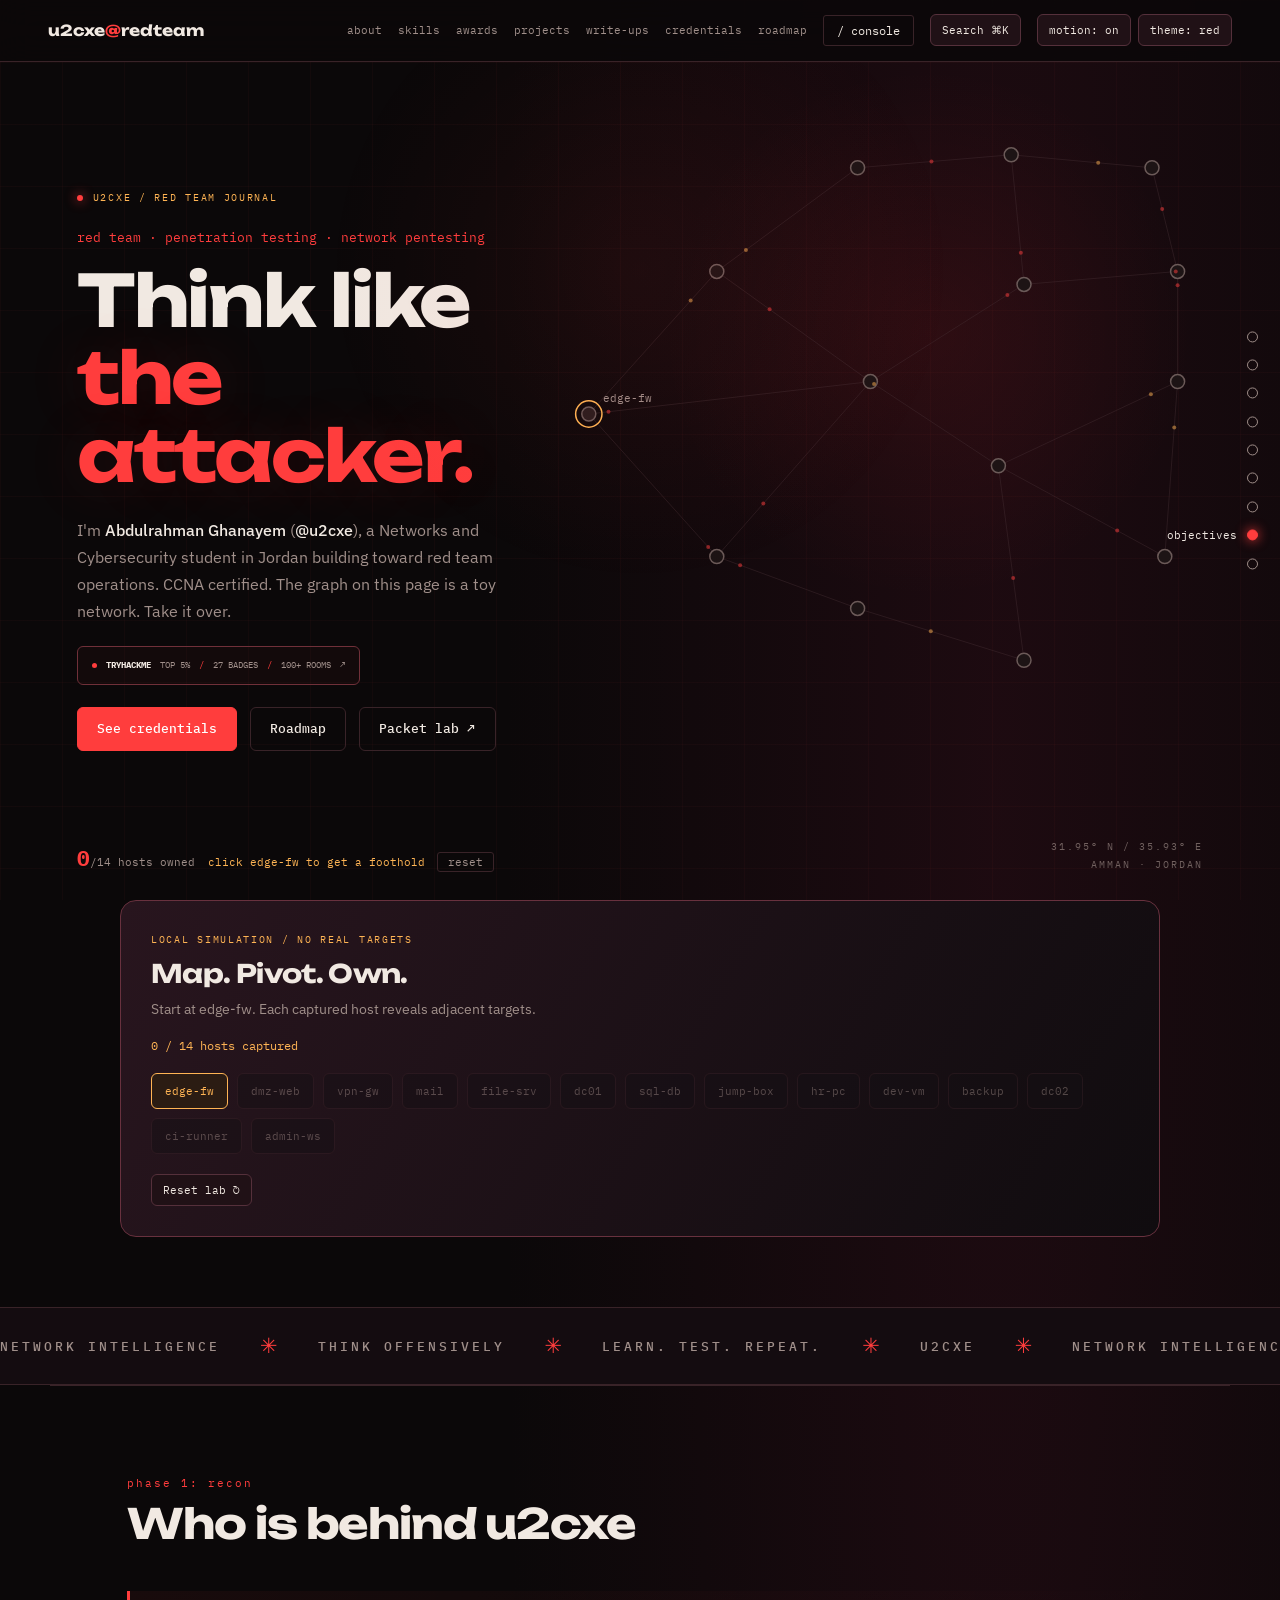
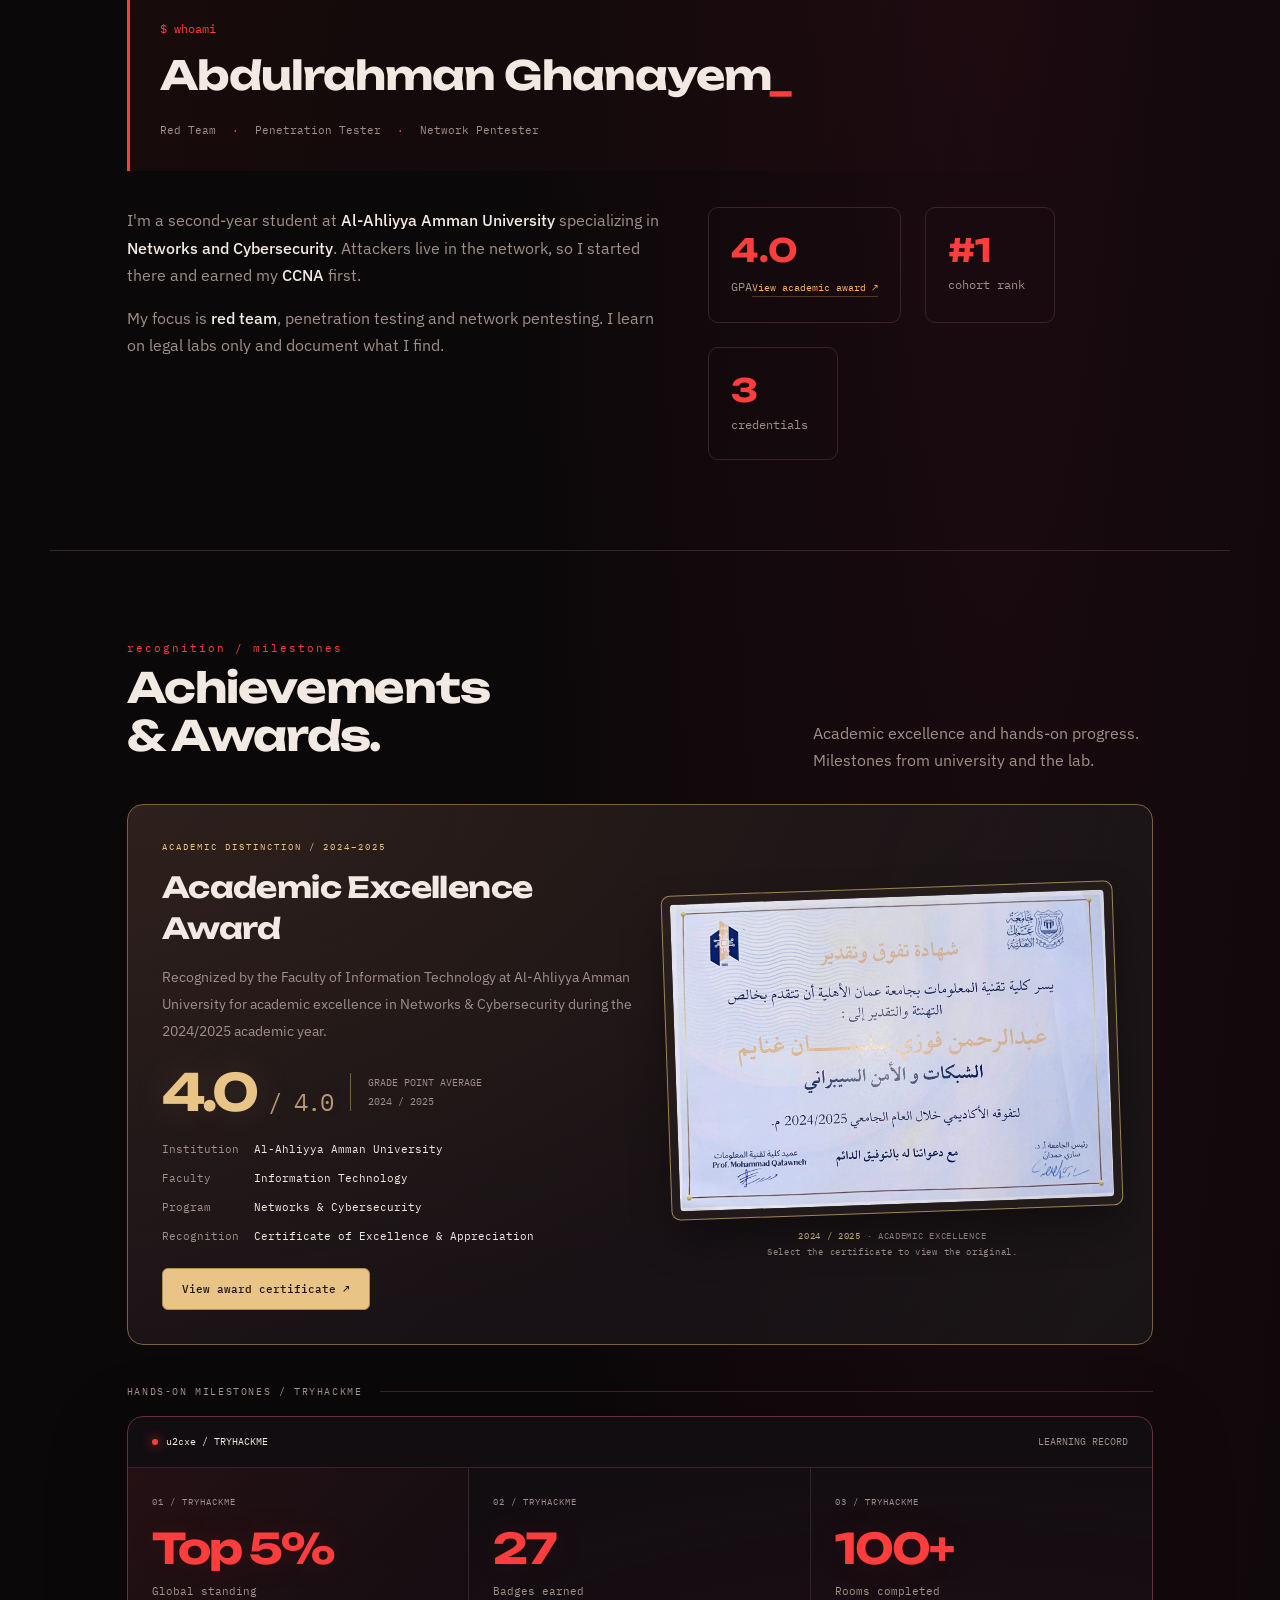
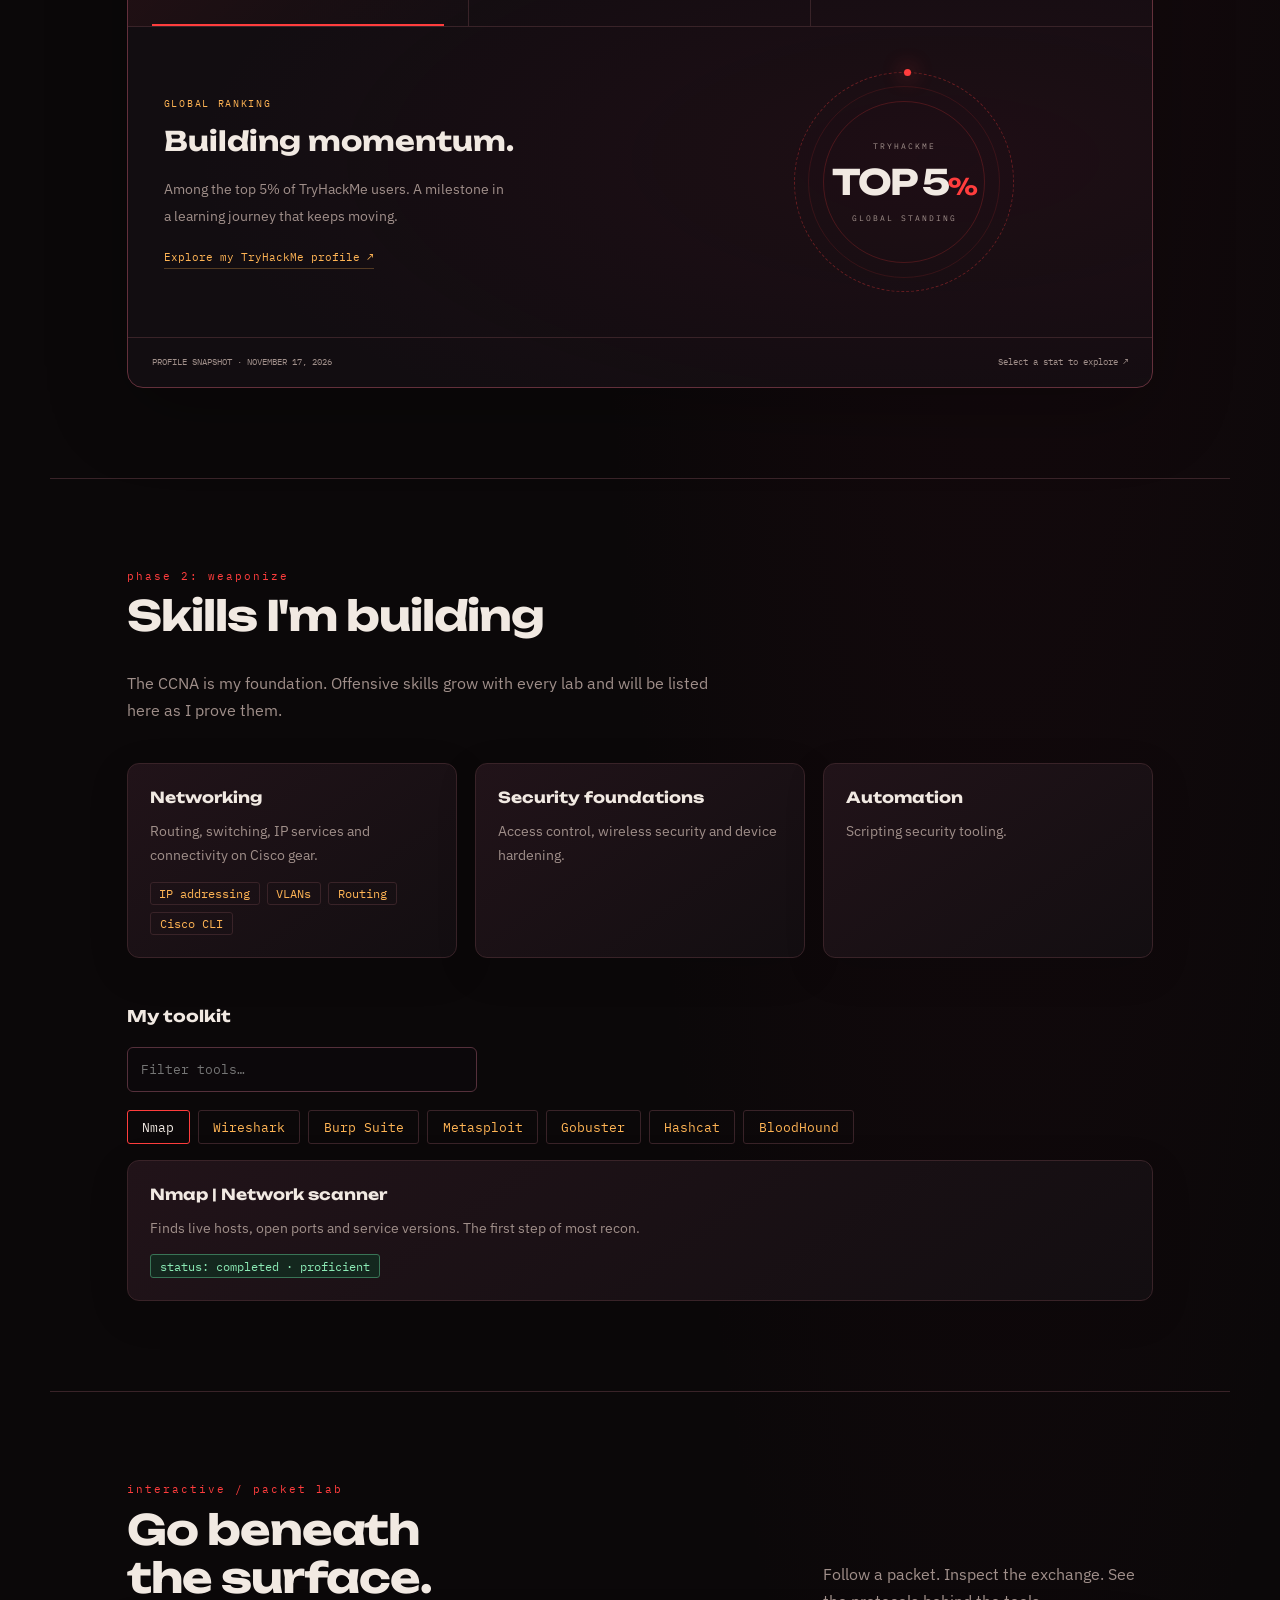
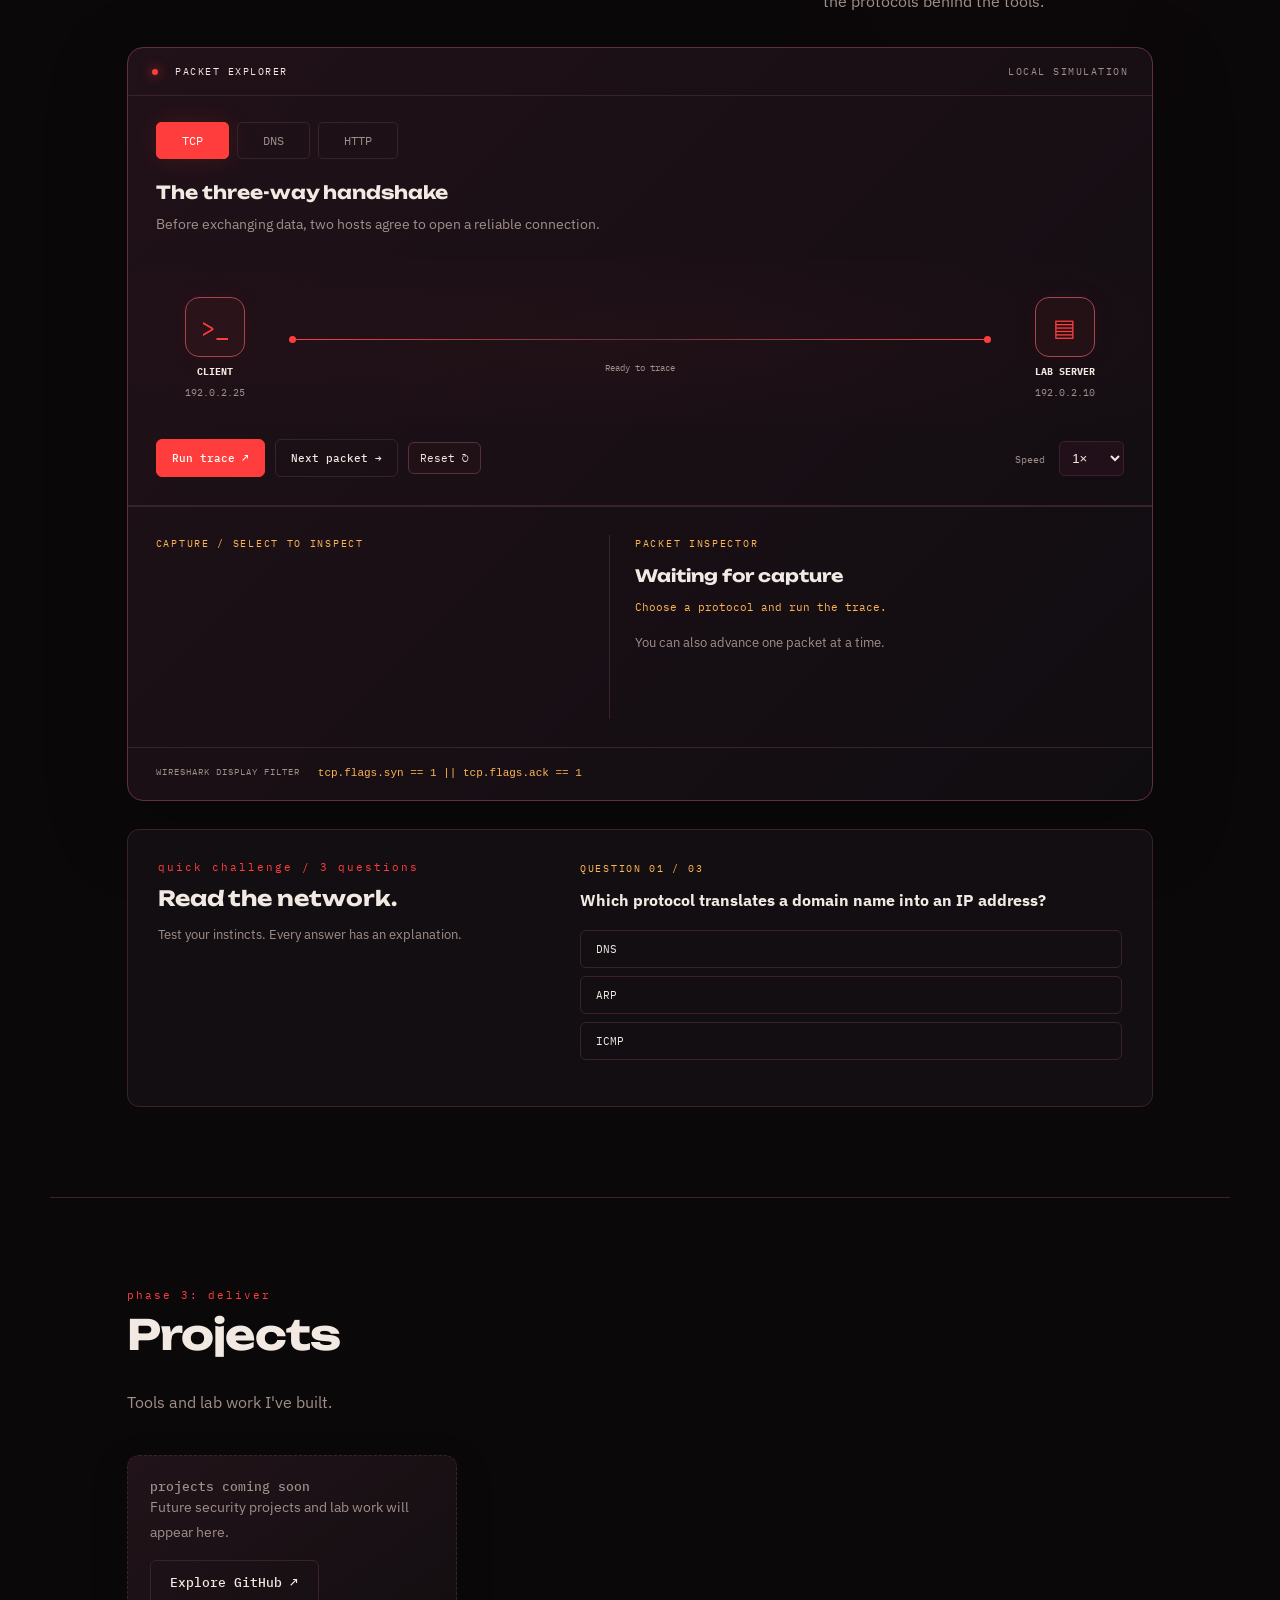
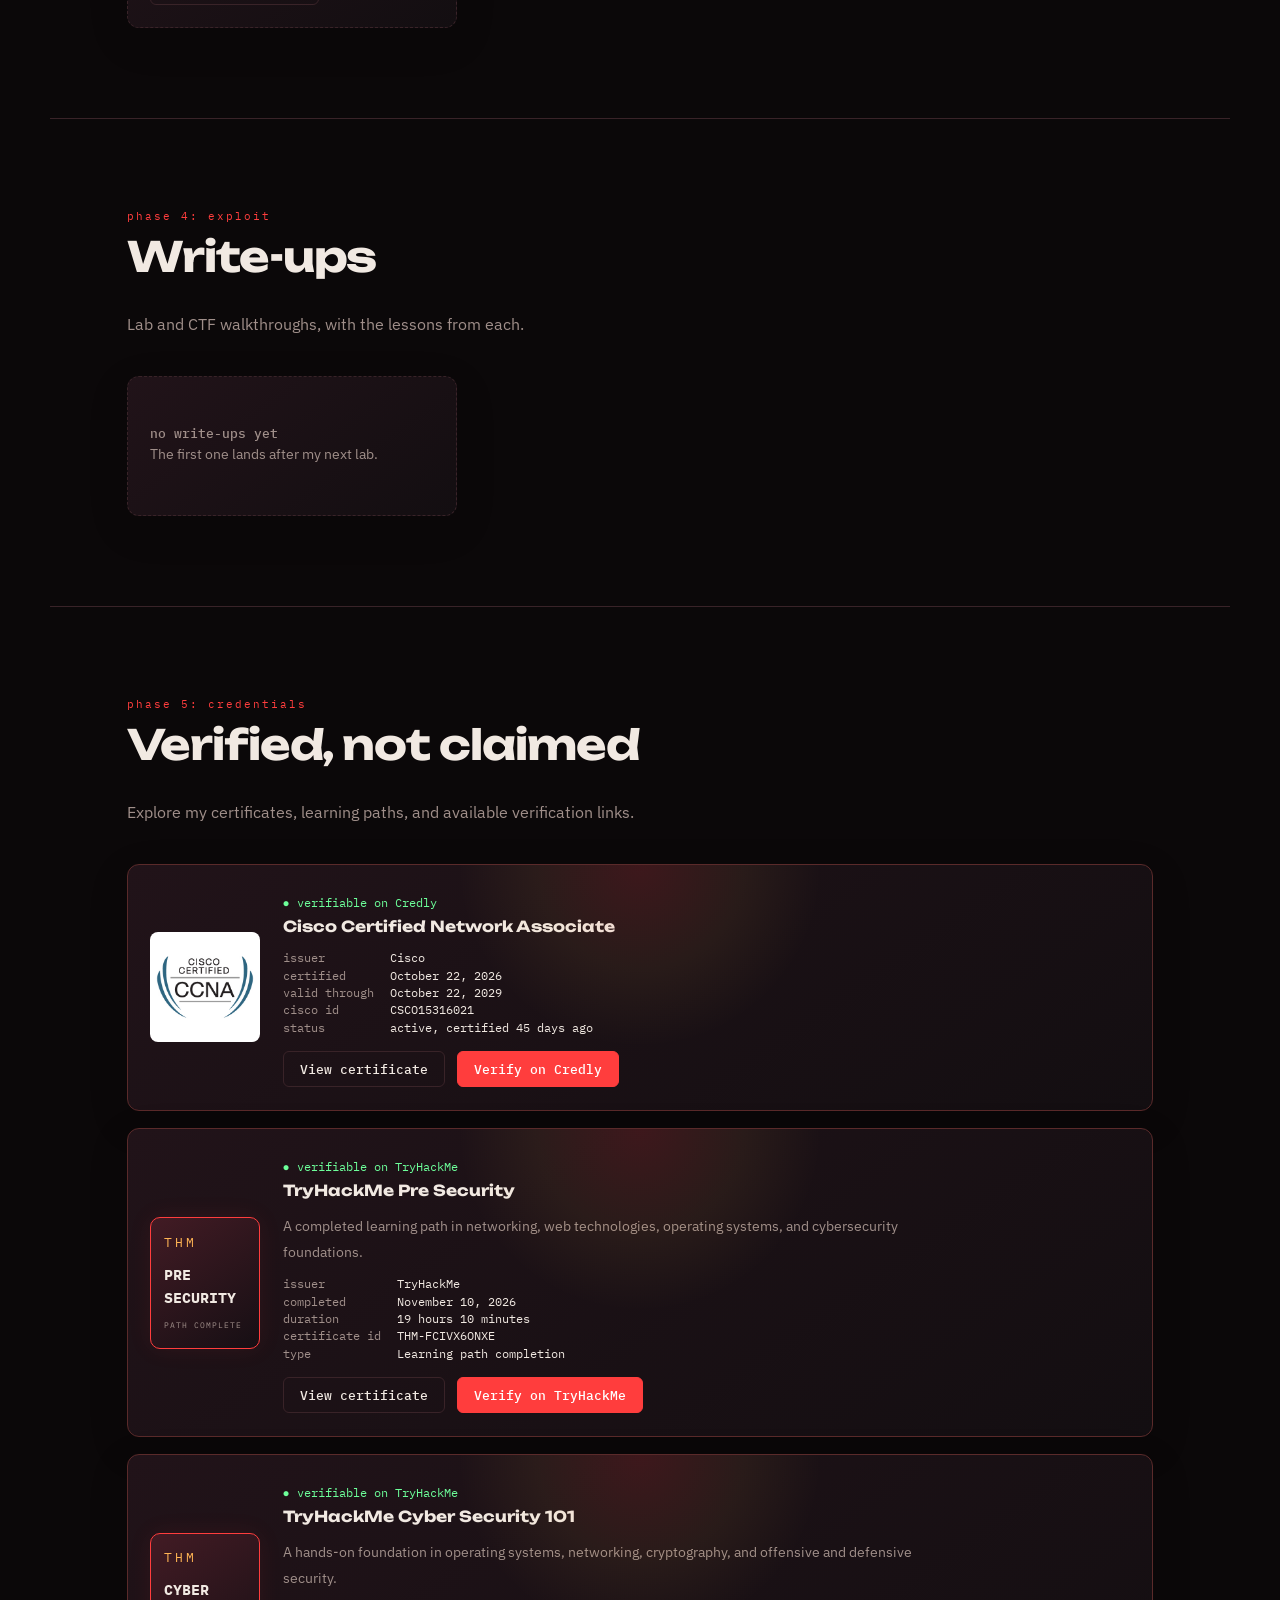
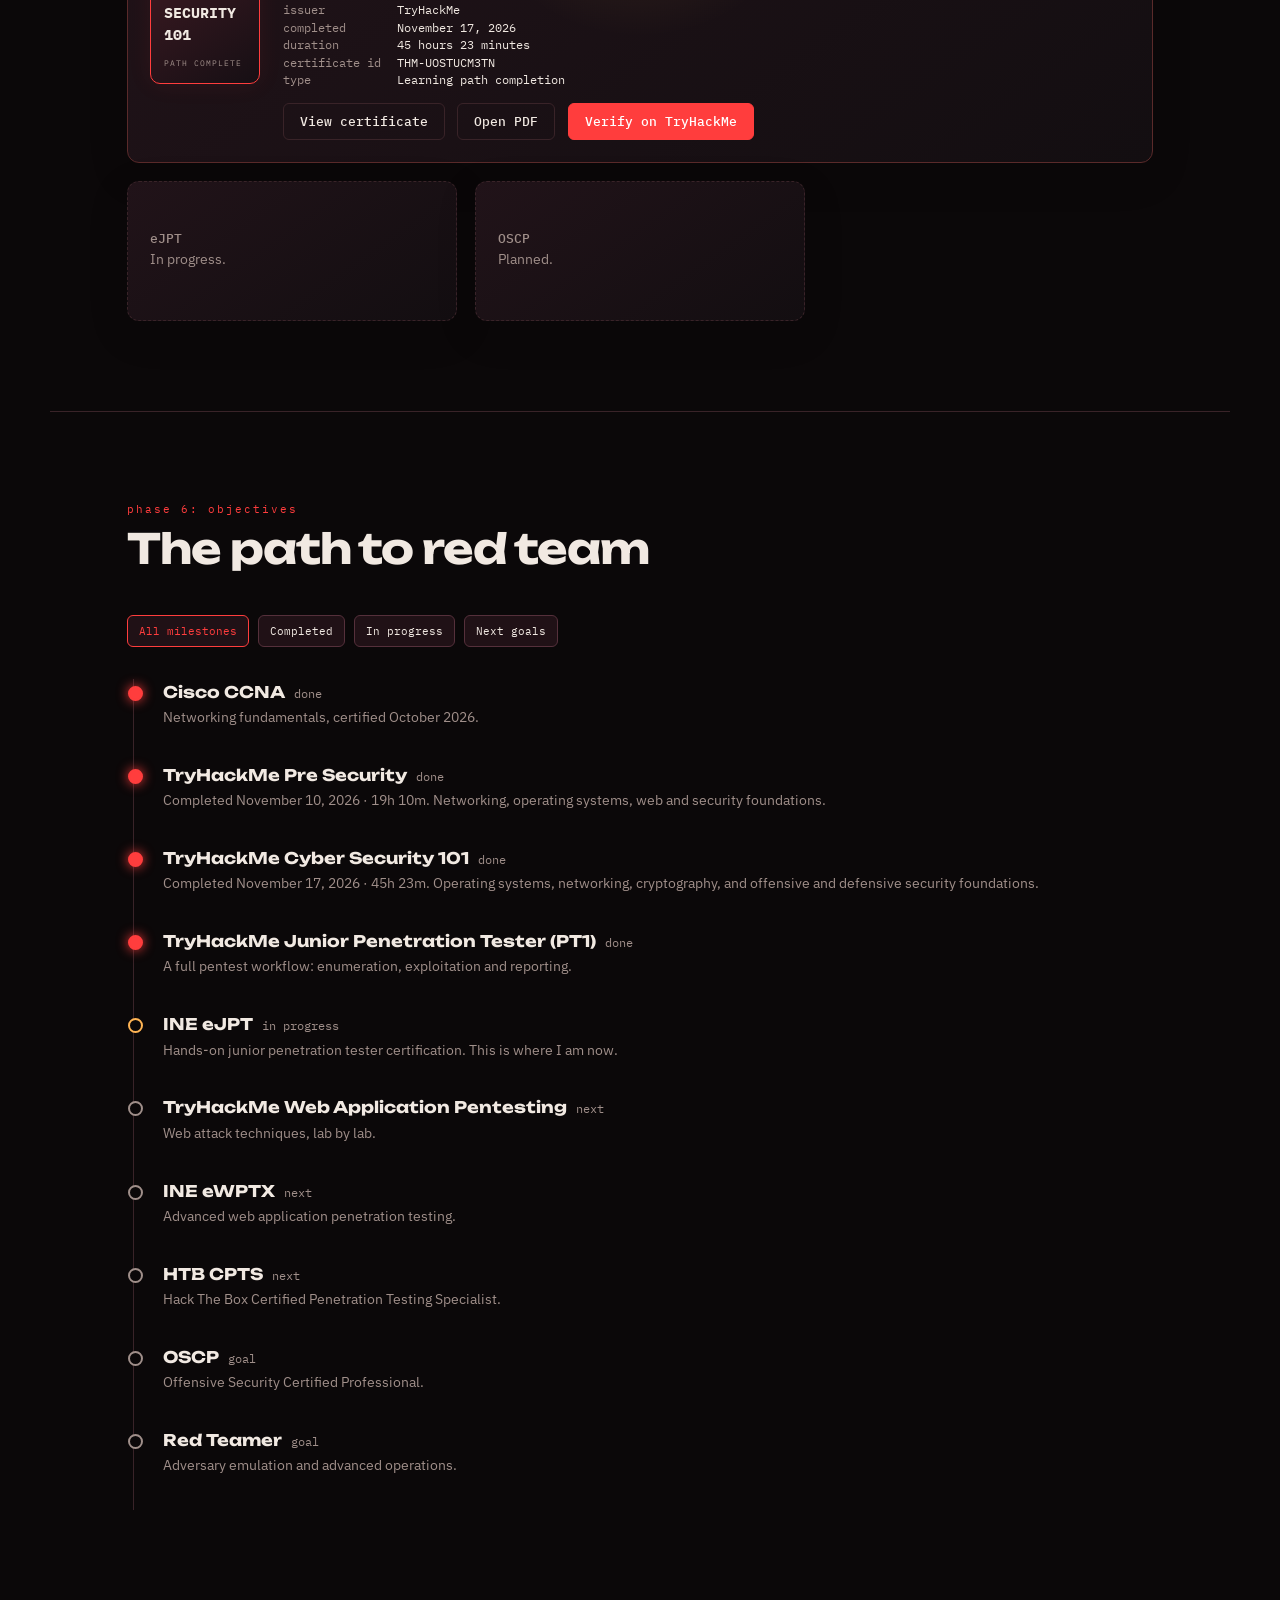
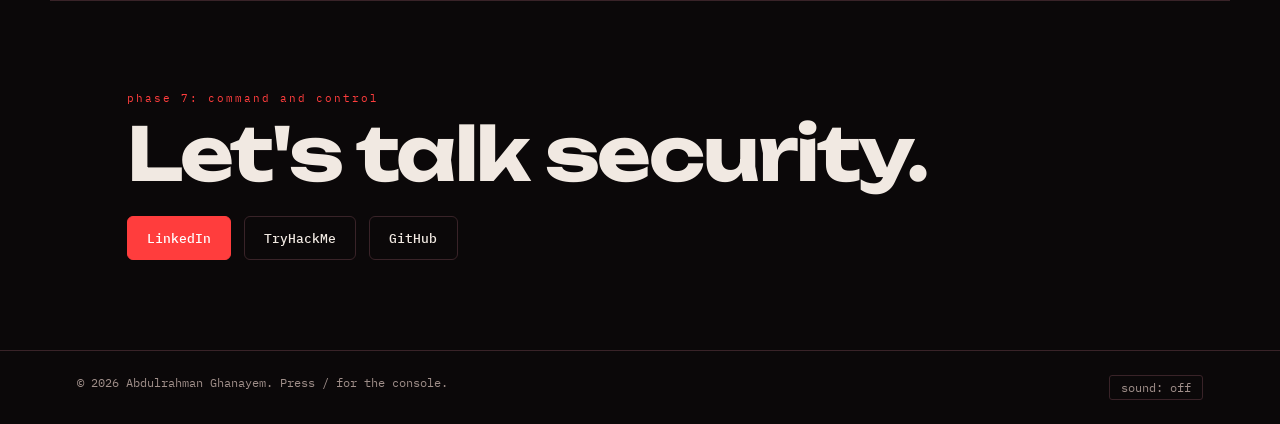
==== commit 54ba7c9f: "Add files via upload" ====
--- a/index.html
+++ b/index.html
@@ -89,7 +89,7 @@
 
 <section class="sec" id="recon" data-l="recon"><div class="rv"><p class="ph">phase 1: recon</p><h2>Who is behind u2cxe</h2></div>
 <div class="about"><div class="rv" style="--i:1"><p>I'm a second-year student at <b>Al-Ahliyya Amman University</b> specializing in <b>Networks and Cybersecurity</b>. Attackers live in the network, so I started there and earned my <b>CCNA</b> first.</p><p>My focus is <b>red team</b>, penetration testing and network pentesting. I learn on legal labs only and document what I find.</p></div>
-<div class="rv stats" style="--i:2;margin:0"><div><b data-n="4.0">0</b><small>GPA</small></div><div><b>#1</b><small>cohort rank</small></div><div><b data-n="2">0</b><small>credentials</small></div></div></div></section>
+<div class="rv stats" style="--i:2;margin:0"><div><b data-n="4.0">0</b><small>GPA</small></div><div><b>#1</b><small>cohort rank</small></div><div><b data-n="3">0</b><small>credentials</small></div></div></div></section>
 
 <section class="sec achievements" id="achievements" data-l="achievements" aria-labelledby="achievements-title">
 <div class="achievements-top rv"><div><p class="ph">recognition / milestones</p><h2 id="achievements-title">Achievements<br>&amp; Awards.</h2></div><p class="sub">Academic excellence and hands-on progress. Milestones from university and the lab.</p></div>
@@ -111,15 +111,16 @@
 <section class="sec" id="exploit" data-l="exploit"><div class="rv"><p class="ph">phase 4: exploit</p><h2>Write-ups</h2><p class="sub">Lab and CTF walkthroughs, with the lessons from each.</p></div>
 <div class="grid"><div class="card empty rv"><b>no write-ups yet</b><p>The first one lands after my next lab.</p></div></div></section>
 
-<section class="sec" id="creds" data-l="credentials"><div class="rv"><p class="ph">phase 5: credentials</p><h2>Verified, not claimed</h2><p class="sub">Every credential links to its public verification.</p></div>
+<section class="sec" id="creds" data-l="credentials"><div class="rv"><p class="ph">phase 5: credentials</p><h2>Verified, not claimed</h2><p class="sub">Explore my certificates, learning paths, and available verification links.</p></div>
 <div class="grid"><article class="card cert rv" id="cc"><img src="certificates/ccna-logo.jpg" alt="Cisco CCNA badge"><div><span class="ver">● verifiable on Credly</span><h3>Cisco Certified Network Associate</h3>
 <dl><dt>issuer</dt><dd>Cisco</dd><dt>certified</dt><dd>October 22, 2026</dd><dt>valid through</dt><dd>October 22, 2029</dd><dt>cisco id</dt><dd>CSCO15316021</dd><dt>status</dt><dd id="cs">active</dd></dl>
 <div class="btns"><button class="btn g" id="vc" type="button">View certificate</button><a class="btn" href="https://www.credly.com/badges/c65eaa71-bf42-41cf-a7da-48c163c7983a/" target="_blank" rel="noopener">Verify on Credly</a></div></div></article>
 <article class="card cert rv" id="pre-security" style="--i:1"><div class="presec-mark" aria-hidden="true"><span>THM</span><strong>PRE<br>SECURITY</strong><small>PATH COMPLETE</small></div><div><span class="ver">● verifiable on TryHackMe</span><h3>TryHackMe Pre Security</h3><p class="presec-summary">A completed learning path in networking, web technologies, operating systems, and cybersecurity foundations.</p><dl><dt>issuer</dt><dd>TryHackMe</dd><dt>completed</dt><dd>November 10, 2026</dd><dt>duration</dt><dd>19 hours 10 minutes</dd><dt>certificate id</dt><dd>THM-FCIVX6ONXE</dd><dt>type</dt><dd>Learning path completion</dd></dl><div class="btns"><button class="btn g" id="view-presec" type="button" aria-haspopup="dialog" aria-controls="presec-dialog">View certificate</button><a class="btn" href="https://tryhackme.com/certificate/THM-FCIVX6ONXE" target="_blank" rel="noopener">Verify on TryHackMe</a></div></div></article>
+<article class="card cert rv" id="cyber-security-101" style="--i:2"><div class="presec-mark" aria-hidden="true"><span>THM</span><strong>CYBER<br>SECURITY<br>101</strong><small>PATH COMPLETE</small></div><div><span class="ver">● verifiable on TryHackMe</span><h3>TryHackMe Cyber Security 101</h3><p class="presec-summary">A hands-on foundation in operating systems, networking, cryptography, and offensive and defensive security.</p><dl><dt>issuer</dt><dd>TryHackMe</dd><dt>completed</dt><dd>November 17, 2026</dd><dt>duration</dt><dd>45 hours 23 minutes</dd><dt>certificate id</dt><dd>THM-UOSTUCM3TN</dd><dt>type</dt><dd>Learning path completion</dd></dl><div class="btns"><button class="btn g" id="view-cs101" type="button" aria-haspopup="dialog" aria-controls="cs101-dialog">View certificate</button><a class="btn g" href="certificates/cyber-security-101-abdulrahman-ghanayem.pdf" target="_blank" rel="noopener">Open PDF</a><a class="btn" href="https://tryhackme.com/certificate/THM-UOSTUCM3TN" target="_blank" rel="noopener">Verify on TryHackMe</a></div></div></article>
 <div class="card empty rv" style="--i:1"><b>eJPT</b><p>In progress.</p></div><div class="card empty rv" style="--i:2"><b>OSCP</b><p>Planned.</p></div></div></section>
 
 <section class="sec" id="path" data-l="objectives"><div class="rv"><p class="ph">phase 6: objectives</p><h2>The path to red team</h2></div>
-<ol class="road"><li class="d rv"><h3>Cisco CCNA<small>done</small></h3><p>Networking fundamentals, certified October 2026.</p></li><li class="d rv"><h3>TryHackMe Pre Security<small>done</small></h3><p>Completed November 10, 2026 · 19h 10m. Networking, operating systems, web and security foundations.</p></li><li class="d rv"><h3>TryHackMe Cyber Security 101<small>done</small></h3><p>The security fundamentals path, from tools to defensive and offensive basics.</p></li><li class="d rv"><h3>TryHackMe Junior Penetration Tester (PT1)<small>done</small></h3><p>A full pentest workflow: enumeration, exploitation and reporting.</p></li><li class="n rv"><h3>INE eJPT<small>in progress</small></h3><p>Hands-on junior penetration tester certification. This is where I am now.</p></li><li class="rv"><h3>TryHackMe Web Application Pentesting<small>next</small></h3><p>Web attack techniques, lab by lab.</p></li><li class="rv"><h3>INE eWPTX<small>next</small></h3><p>Advanced web application penetration testing.</p></li><li class="rv"><h3>HTB CPTS<small>next</small></h3><p>Hack The Box Certified Penetration Testing Specialist.</p></li><li class="rv"><h3>OSCP<small>goal</small></h3><p>Offensive Security Certified Professional.</p></li><li class="rv"><h3>Red Teamer<small>goal</small></h3><p>Adversary emulation and advanced operations.</p></li></ol></section>
+<ol class="road"><li class="d rv"><h3>Cisco CCNA<small>done</small></h3><p>Networking fundamentals, certified October 2026.</p></li><li class="d rv"><h3>TryHackMe Pre Security<small>done</small></h3><p>Completed November 10, 2026 · 19h 10m. Networking, operating systems, web and security foundations.</p></li><li class="d rv"><h3>TryHackMe Cyber Security 101<small>done</small></h3><p>Completed November 17, 2026 · 45h 23m. Operating systems, networking, cryptography, and offensive and defensive security foundations.</p></li><li class="d rv"><h3>TryHackMe Junior Penetration Tester (PT1)<small>done</small></h3><p>A full pentest workflow: enumeration, exploitation and reporting.</p></li><li class="n rv"><h3>INE eJPT<small>in progress</small></h3><p>Hands-on junior penetration tester certification. This is where I am now.</p></li><li class="rv"><h3>TryHackMe Web Application Pentesting<small>next</small></h3><p>Web attack techniques, lab by lab.</p></li><li class="rv"><h3>INE eWPTX<small>next</small></h3><p>Advanced web application penetration testing.</p></li><li class="rv"><h3>HTB CPTS<small>next</small></h3><p>Hack The Box Certified Penetration Testing Specialist.</p></li><li class="rv"><h3>OSCP<small>goal</small></h3><p>Offensive Security Certified Professional.</p></li><li class="rv"><h3>Red Teamer<small>goal</small></h3><p>Adversary emulation and advanced operations.</p></li></ol></section>
 
 <section class="sec" id="contact" data-l="contact"><div class="rv"><p class="ph">phase 7: command and control</p><p class="big">Let's talk security.</p><div class="btns"><a class="btn" href="https://www.linkedin.com/in/abdulrahman-ghanayem-6a95833b1/" target="_blank" rel="noopener">LinkedIn</a><a class="btn g" href="https://tryhackme.com/p/u2cxe" target="_blank" rel="noopener">TryHackMe</a><a class="btn g" href="https://github.com/u2cxe" target="_blank" rel="noopener">GitHub</a></div></div></section>
 </main>
@@ -127,6 +128,7 @@
 <dialog id="cd"><div class="btns" style="justify-content:space-between"><h3>CCNA certificate</h3><button class="btn g" onclick="cd.close()" type="button">Close</button></div><img class="p" src="certificates/ccna-preview.png" alt="Cisco CCNA certificate"><div class="credential-description"><p class="mini-label">CISCO / ASSOCIATE CERTIFICATION</p><h3>About this certification</h3><p>The Cisco Certified Network Associate (CCNA) certification covers the foundations of modern networking: network access, IP connectivity and services, security fundamentals, and automation and programmability.</p><h3>Skills covered</h3><ul class="credential-skills"><li><strong>Network fundamentals</strong><span>Network components, IP addressing, and subnetting concepts.</span></li><li><strong>Network access</strong><span>Switching, VLANs, and wireless networking concepts.</span></li><li><strong>IP connectivity</strong><span>Routing concepts and how traffic moves between networks.</span></li><li><strong>IP services</strong><span>Essential network services and their role in connectivity.</span></li><li><strong>Security fundamentals</strong><span>Access control and foundational network protection.</span></li><li><strong>Automation &amp; programmability</strong><span>Foundations of network automation and programmable networks.</span></li></ul></div><div class="btns"><a class="btn" href="https://www.credly.com/badges/c65eaa71-bf42-41cf-a7da-48c163c7983a/" target="_blank" rel="noopener">Verify on Credly</a><a class="btn g" href="certificates/ccna-abdulrahman-ghanayem.pdf" target="_blank" rel="noopener">Open PDF</a></div></dialog>
 <dialog id="presec-dialog" aria-labelledby="presec-title"><div class="btns" style="justify-content:space-between"><h3 id="presec-title">Pre Security — Certificate of Completion</h3><button class="btn g" id="close-presec" type="button">Close</button></div><p class="mini-label">TRYHACKME · NOVEMBER 10, 2026 · THM-FCIVX6ONXE</p><img class="p" src="certificates/pre-security-preview.png" alt="Pre Security certificate of completion awarded to Abdelrahman Ghanayem on November 10, 2026"><div class="credential-description"><p class="mini-label">TRYHACKME / LEARNING PATH COMPLETION</p><h3>About this certificate</h3><p>Pre Security builds the technical foundations needed to begin learning cybersecurity. The path introduces how computers and networks work, how websites communicate, and how to work with Linux and Windows. Completed on November 10, 2026, with a course duration of 19 hours and 10 minutes.</p><h3>Skills covered</h3><ul class="credential-skills"><li><strong>Network fundamentals</strong><span>IP addressing, network communication, and common protocols.</span></li><li><strong>How the web works</strong><span>DNS, HTTP, and the interaction between browsers and web servers.</span></li><li><strong>Linux fundamentals</strong><span>Navigating the filesystem and working with basic terminal commands.</span></li><li><strong>Windows fundamentals</strong><span>Understanding the Windows environment, files, and core system features.</span></li><li><strong>Computer fundamentals</strong><span>Operating systems, computer components, and client-server concepts.</span></li><li><strong>Security foundations</strong><span>Core cybersecurity concepts and the foundations for further hands-on learning.</span></li></ul></div><div class="btns"><a class="btn" href="https://tryhackme.com/certificate/THM-FCIVX6ONXE" target="_blank" rel="noopener">Verify on TryHackMe</a><a class="btn g" href="certificates/pre-security-abdulrahman-ghanayem.pdf" target="_blank" rel="noopener">Open PDF</a></div></dialog>
 <dialog id="academic-award-dialog" aria-labelledby="award-dialog-title"><div class="award-dialog-header"><div><p class="award-eyebrow">AL-AHLIYYA AMMAN UNIVERSITY</p><h3 id="award-dialog-title">Academic Excellence Award</h3></div><button id="close-academic-award" class="control" type="button">Close ×</button></div><div class="award-dialog-meta"><span>GPA 4.0 / 4.0</span><span>2024 / 2025</span><span>Networks &amp; Cybersecurity</span></div><img class="award-full" src="certificates/academic-excellence-2024-2025.jpg" width="2947" height="2082" alt="Original Arabic academic excellence certificate awarded to Abdulrahman Ghanayem by the Faculty of Information Technology, Al-Ahliyya Amman University, 2024/2025"><p class="award-dialog-copy">Certificate of Excellence and Appreciation recognizing academic excellence in Networks &amp; Cybersecurity during the 2024/2025 academic year. Issued by the Faculty of Information Technology at Al-Ahliyya Amman University.</p><div class="btns"><a class="btn" href="certificates/academic-excellence-2024-2025.jpg" target="_blank" rel="noopener">Open full-size image ↗</a><a class="btn g" href="certificates/academic-excellence-2024-2025.jpg" download="Abdulrahman-Ghanayem-Academic-Excellence-2024-2025.jpg">Download certificate ↓</a></div></dialog>
+<dialog id="cs101-dialog" aria-labelledby="cs101-title"><div class="btns" style="justify-content:space-between"><h3 id="cs101-title">Cyber Security 101 — Certificate of Completion</h3><button class="btn g" id="close-cs101" type="button">Close</button></div><p class="mini-label" style="margin-top:16px">TRYHACKME · NOVEMBER 17, 2026 · THM-UOSTUCM3TN</p><img class="p" src="certificates/cyber-security-101-preview.png" alt="Cyber Security 101 learning path certificate awarded to Abdelrahman Ghanayem on November 17, 2026"><div class="credential-description"><p class="mini-label">TRYHACKME / LEARNING PATH COMPLETION</p><h3>About this certificate</h3><p>Cyber Security 101 introduces the technical foundations of cybersecurity through hands-on learning. It covers operating systems, networking and cryptography, alongside an introduction to offensive and defensive security. Completed on November 17, 2026, with a course duration of 45 hours and 23 minutes.</p><h3>Skills covered</h3><ul class="credential-skills"><li><strong>Networking foundations</strong><span>Core networking concepts, protocols, and communication between systems.</span></li><li><strong>Linux & Windows</strong><span>Operating system fundamentals and working with graphical and command-line interfaces.</span></li><li><strong>Cryptography fundamentals</strong><span>Basic encryption concepts and their role in protecting information.</span></li><li><strong>Offensive security</strong><span>An introduction to penetration testing, exploitation concepts, and offensive tools.</span></li><li><strong>Web security basics</strong><span>Foundational web hacking concepts explored through guided practice.</span></li><li><strong>Defensive security</strong><span>An introduction to blue-team practices, security tools, and protective solutions.</span></li></ul><p><a href="https://tryhackme.com/resources/blog/new-cyber-security-101-path" target="_blank" rel="noopener">Explore the learning path on TryHackMe ↗</a></p></div><div class="btns"><a class="btn" href="https://tryhackme.com/certificate/THM-UOSTUCM3TN" target="_blank" rel="noopener">Verify on TryHackMe</a><a class="btn g" href="certificates/cyber-security-101-abdulrahman-ghanayem.pdf" target="_blank" rel="noopener">Open PDF</a><a class="btn g" href="certificates/cyber-security-101-abdulrahman-ghanayem.pdf" download>Download certificate ↓</a></div></dialog>
 <dialog id="con"><div id="o"></div><input id="ci" placeholder="type help, then Enter. Esc closes" autocomplete="off" spellcheck="false" aria-label="Console"></dialog>
 <script>
 const $=s=>document.querySelector(s),$$=s=>[...document.querySelectorAll(s)],B=document.body;let calm=false,R='#ff3d3d',Am='#ffb454',snd=false,AC,t0=0;
@@ -185,12 +187,14 @@
 /* dialogs + console */
 $('#vc').onclick=()=>$('#cd').showModal();
 $('#view-presec').onclick=()=>$('#presec-dialog').showModal();
+$('#view-cs101').onclick=()=>$('#cs101-dialog').showModal();
+$('#close-cs101').onclick=()=>$('#cs101-dialog').close();
 $('#close-presec').onclick=()=>$('#presec-dialog').close();
 const con=$('#con'),o=$('#o'),ci=$('#ci'),H2=[];let hi=0;
 const out=(t)=>{const d=document.createElement('div');d.textContent=t;o.append(d);o.scrollTop=1e5};
 const LK={linkedin:'https://www.linkedin.com/in/abdulrahman-ghanayem-6a95833b1/',tryhackme:'https://tryhackme.com/p/u2cxe',github:'https://github.com/u2cxe',credly:'https://www.credly.com/badges/c65eaa71-bf42-41cf-a7da-48c163c7983a/'};
 const C={help:()=>'whoami  certs  roadmap  links  open <site>  tools  theme  hack  clear',whoami:()=>'Abdulrahman Ghanayem (u2cxe)\nNetworks and Cybersecurity student. Red team track.',
- certs:()=>'[+] TryHackMe Pre Security, completed 2026-11-10 (19h 10m)\n[+] CCNA, Cisco, valid to 2029-10-22\n[ ] eJPT, in progress\n[ ] OSCP, planned',roadmap:()=>'CCNA > THM Pre Security > THM CS101 > THM PT1 > eJPT (now) > THM WebApp > eWPTX > HTB CPTS > OSCP > Red Teamer',
+ certs:()=>'[+] TryHackMe Cyber Security 101, completed 2026-11-17 (45h 23m)\n[+] TryHackMe Pre Security, completed 2026-11-10 (19h 10m)\n[+] CCNA, Cisco, valid to 2029-10-22\n[ ] eJPT, in progress\n[ ] OSCP, planned',roadmap:()=>'CCNA > THM Pre Security > THM CS101 > THM PT1 > eJPT (now) > THM WebApp > eWPTX > HTB CPTS > OSCP > Red Teamer',
  links:()=>Object.entries(LK).map(([k,v])=>k.padEnd(10)+v).join('\n'),open:a=>LK[a]?(open(LK[a],'_blank','noopener'),'opening '+a):'usage: open '+Object.keys(LK).join('|'),
  tools:()=>Object.keys(T).join('  '),theme:()=>(th(),'theme: '+(B.classList.contains('ice')?'ice':'red')),hack:()=>{con.close();scrollTo({top:0});return ''},sudo:()=>'nice try. permission denied.',clear:()=>{o.textContent='';return ''}};
 function oc(){con.showModal();if(!o.textContent)out('Operator console. Type help.');ci.focus()}
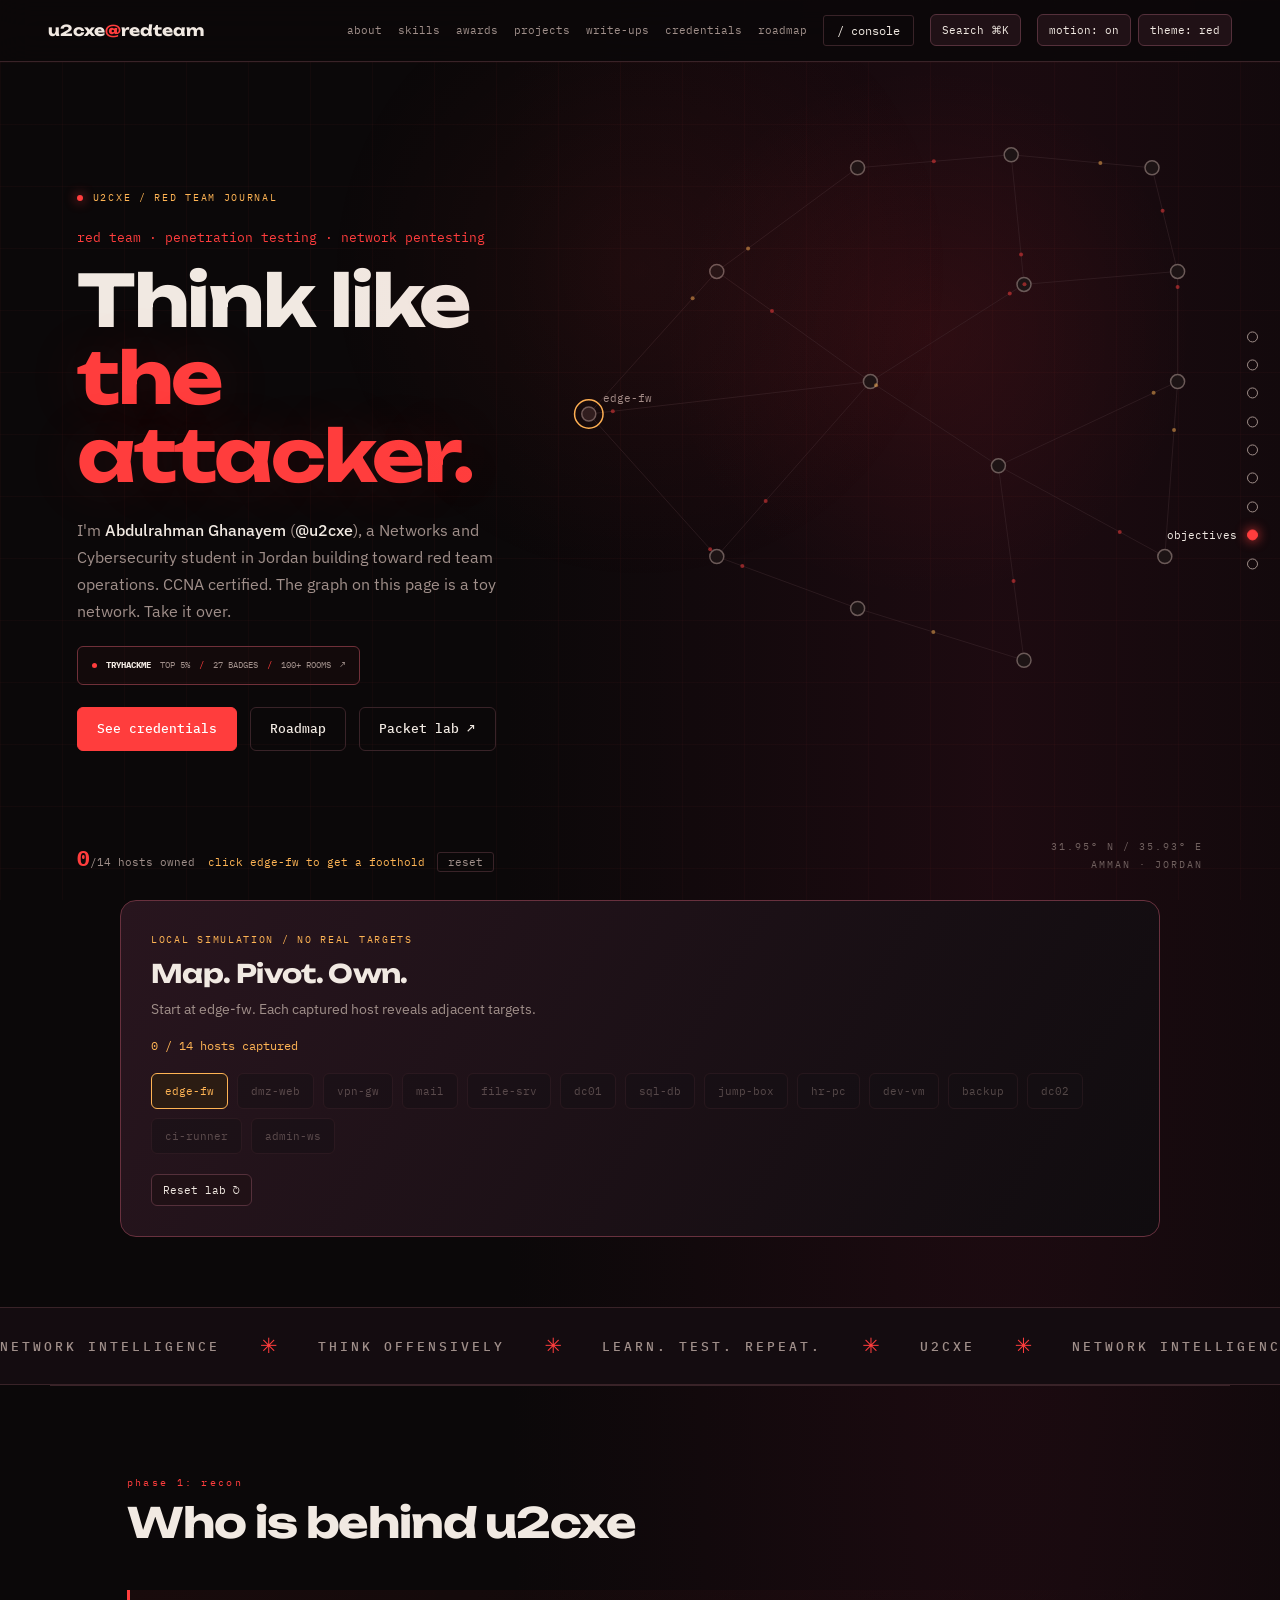
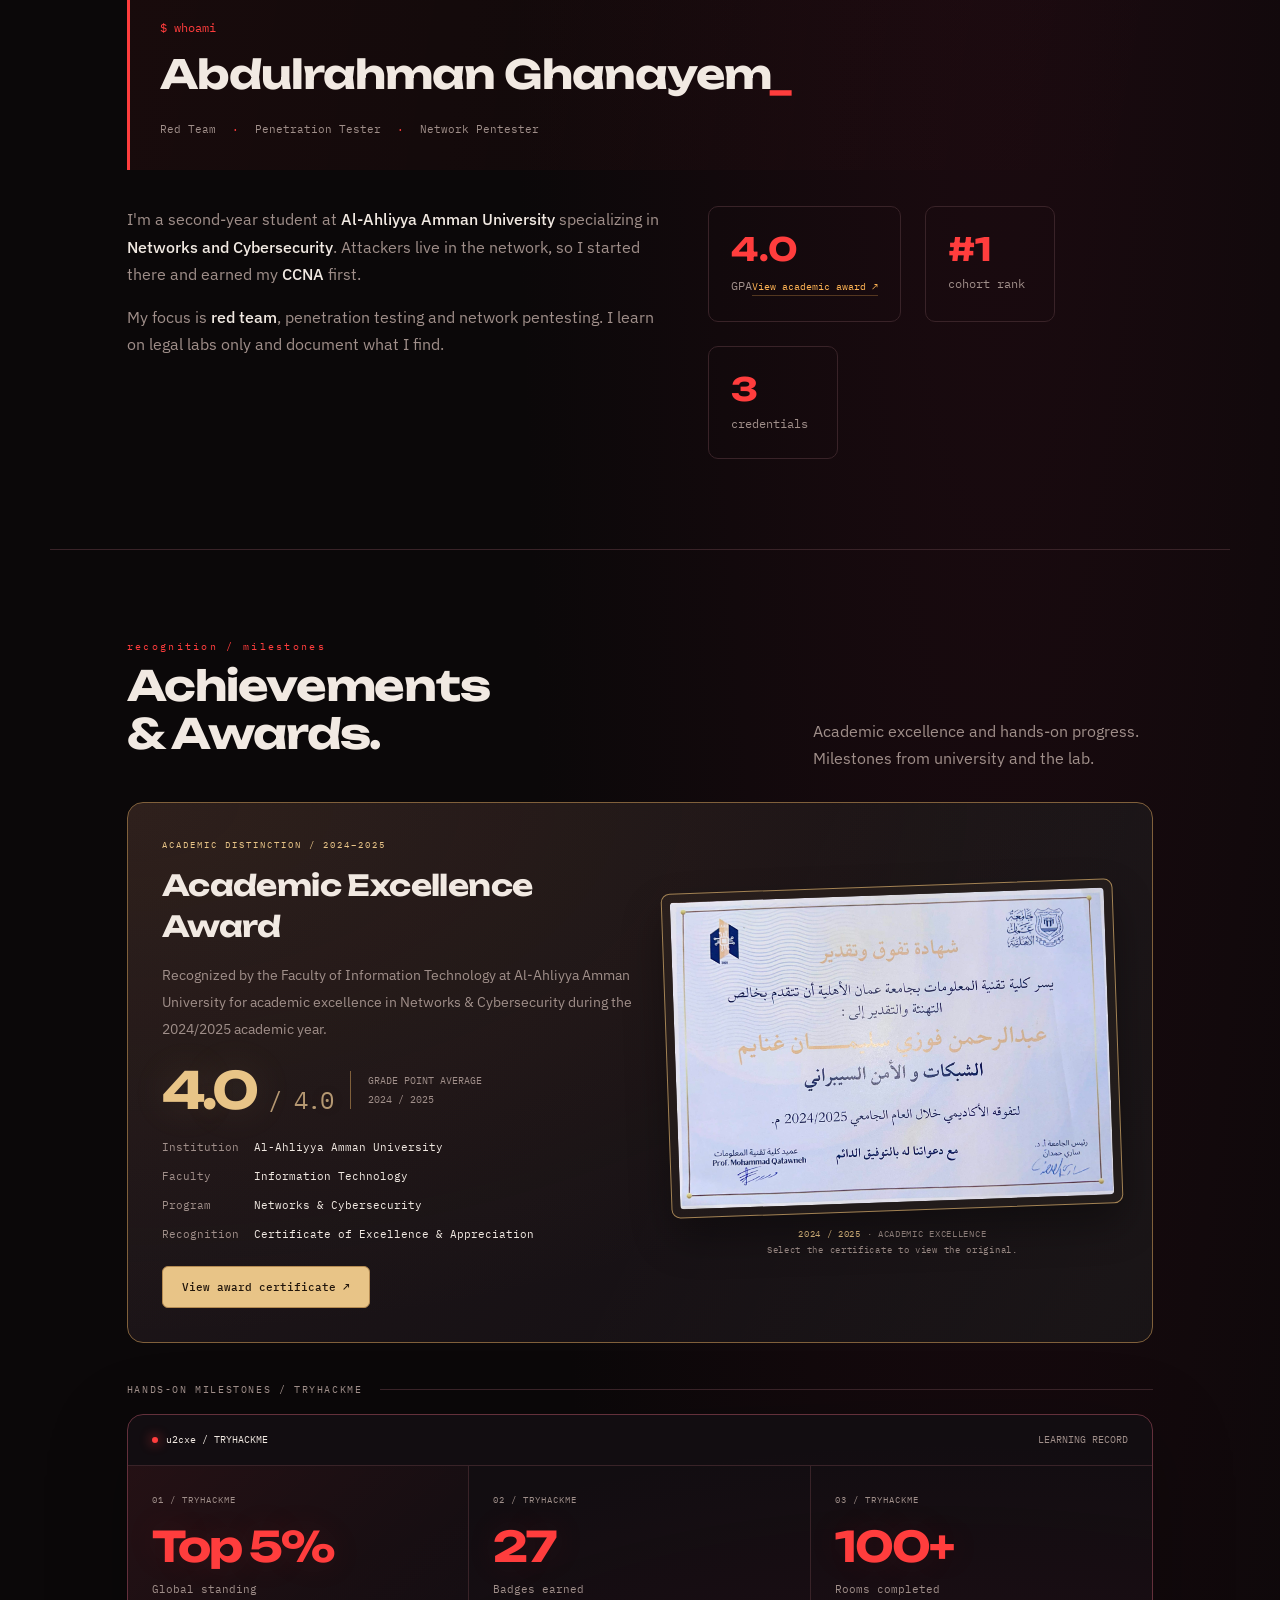
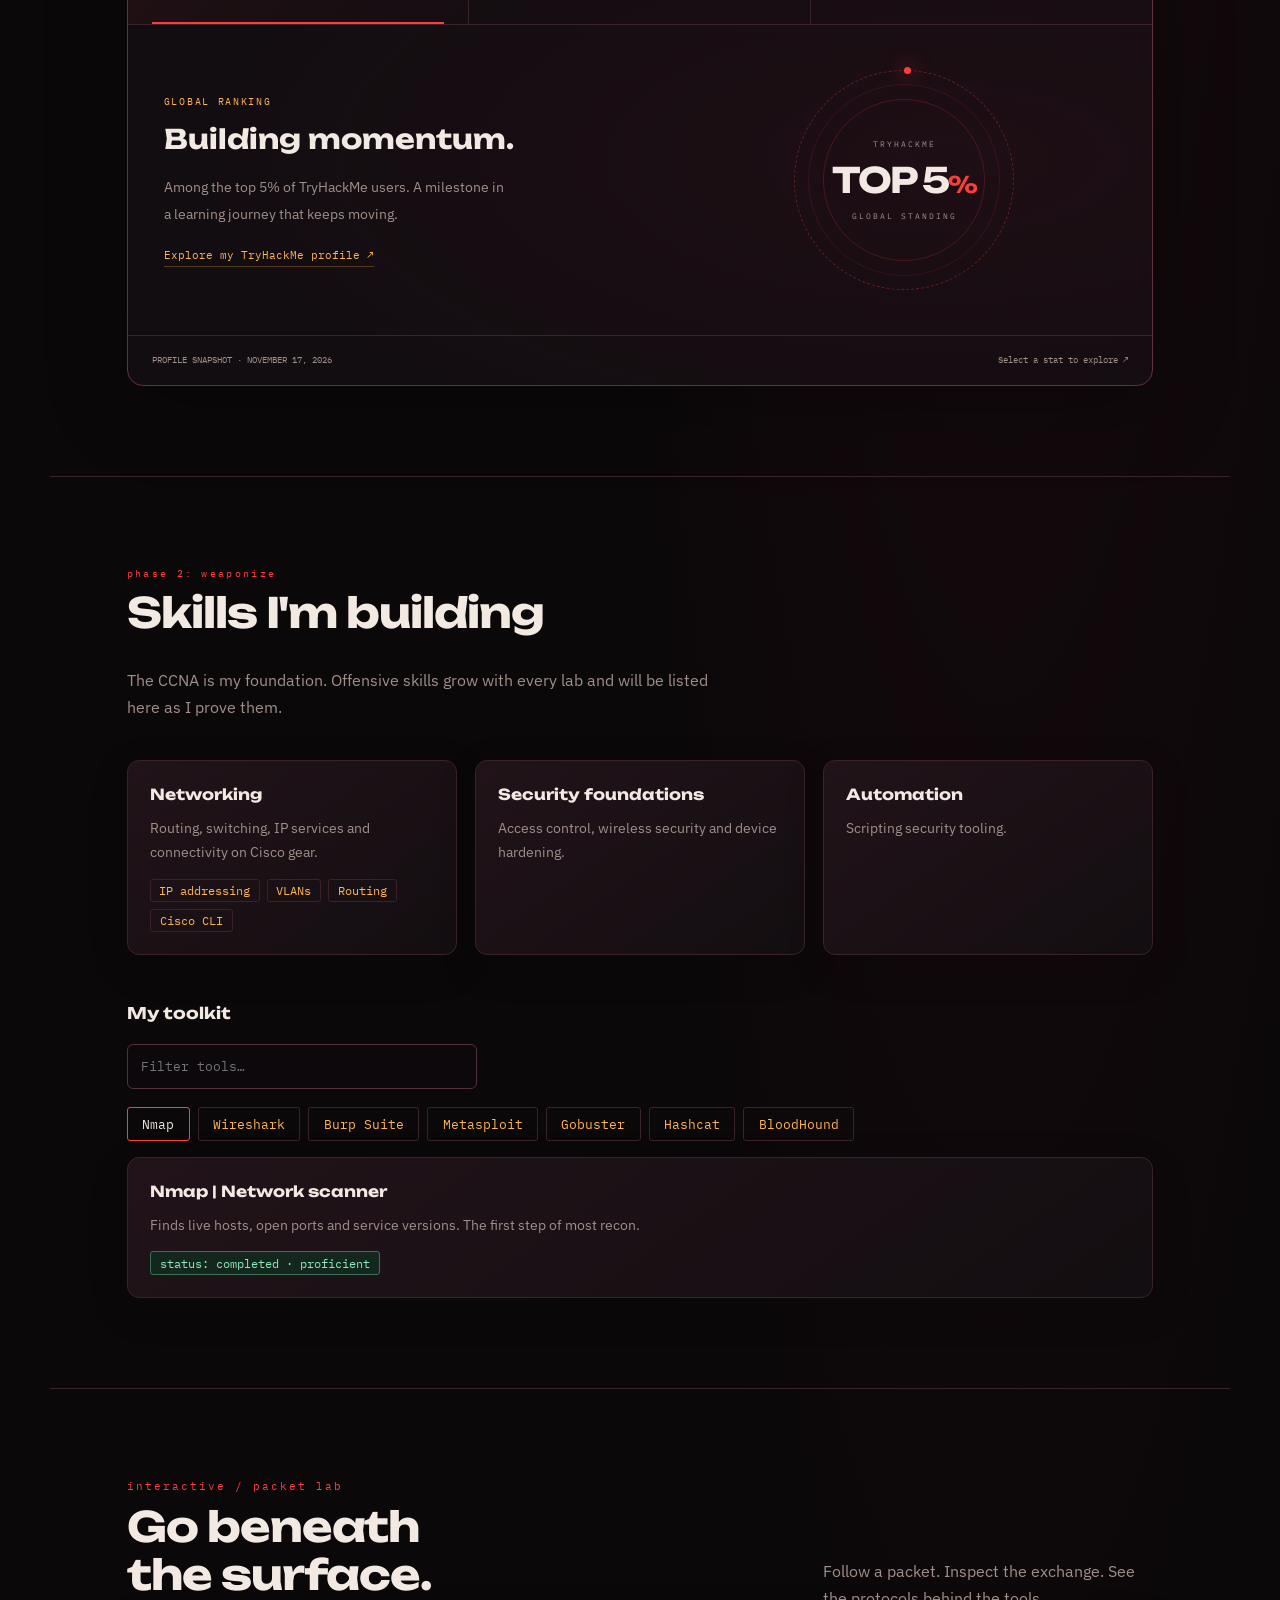
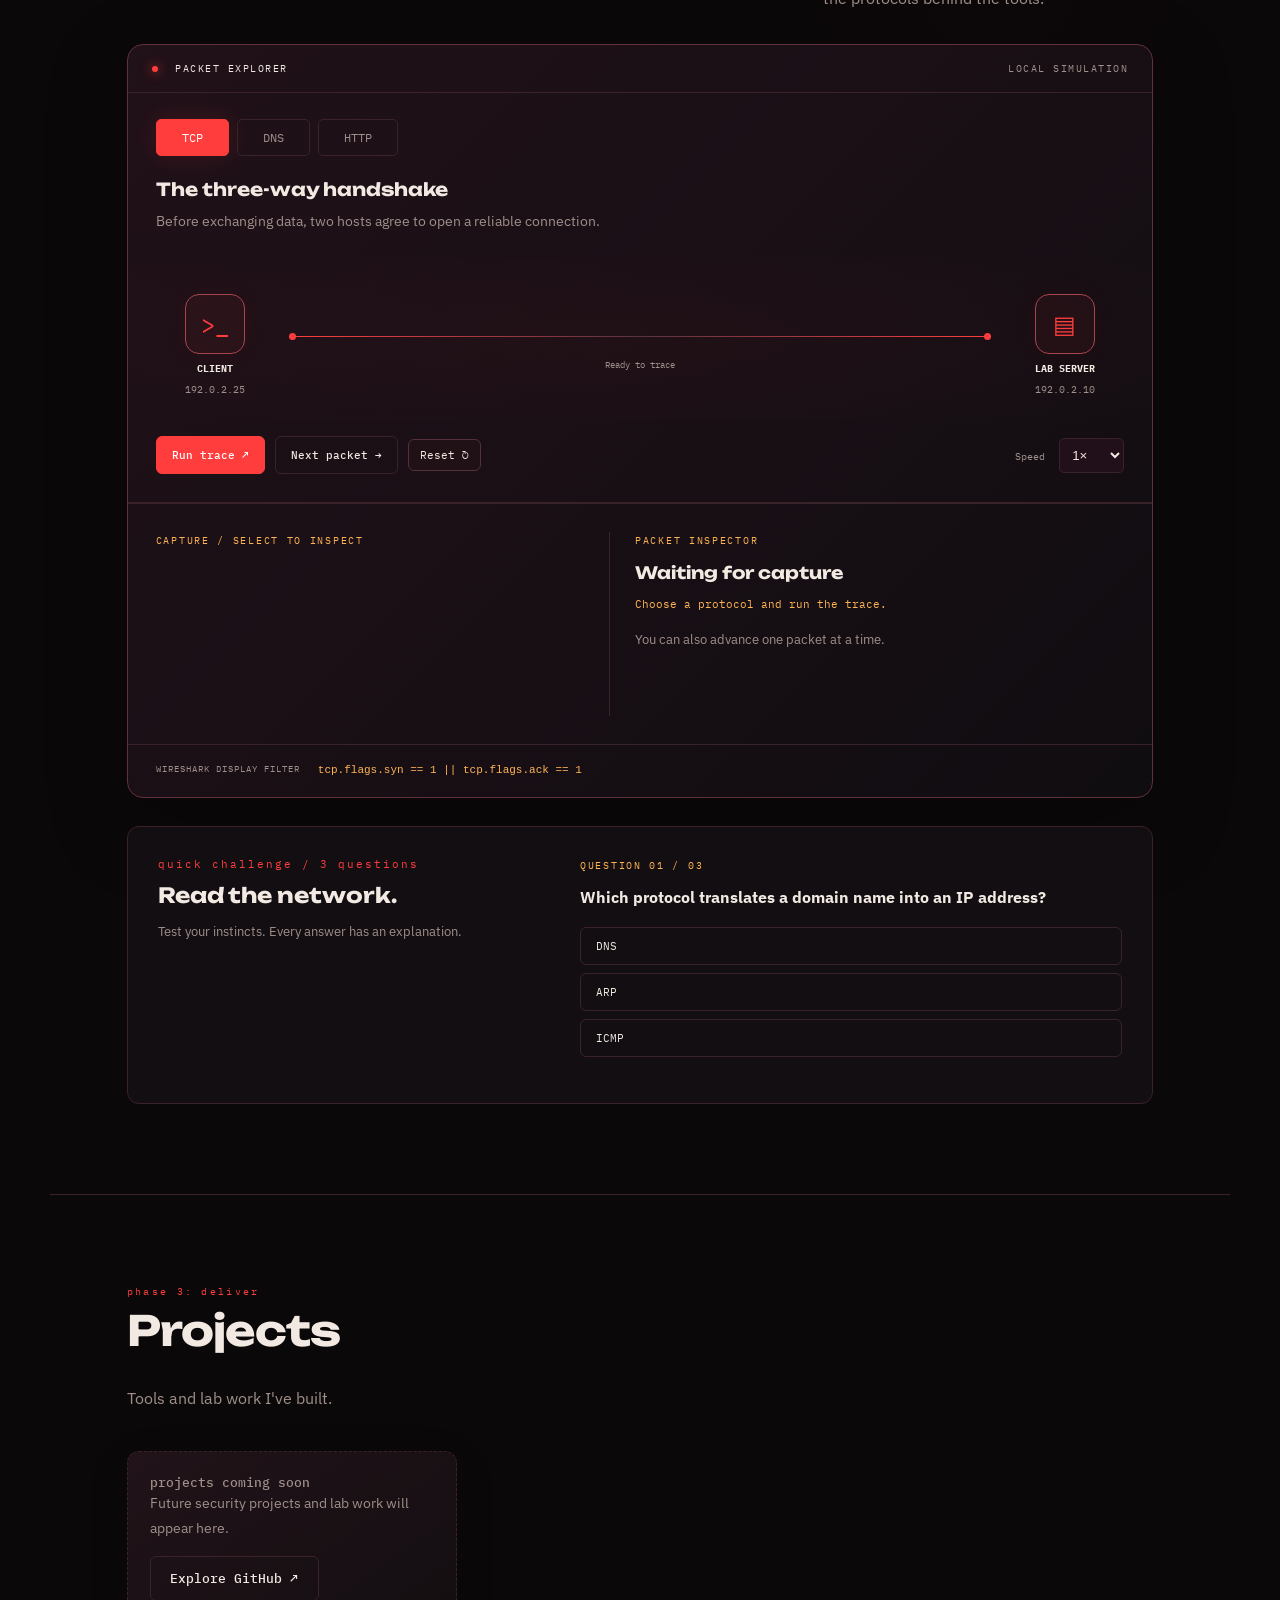
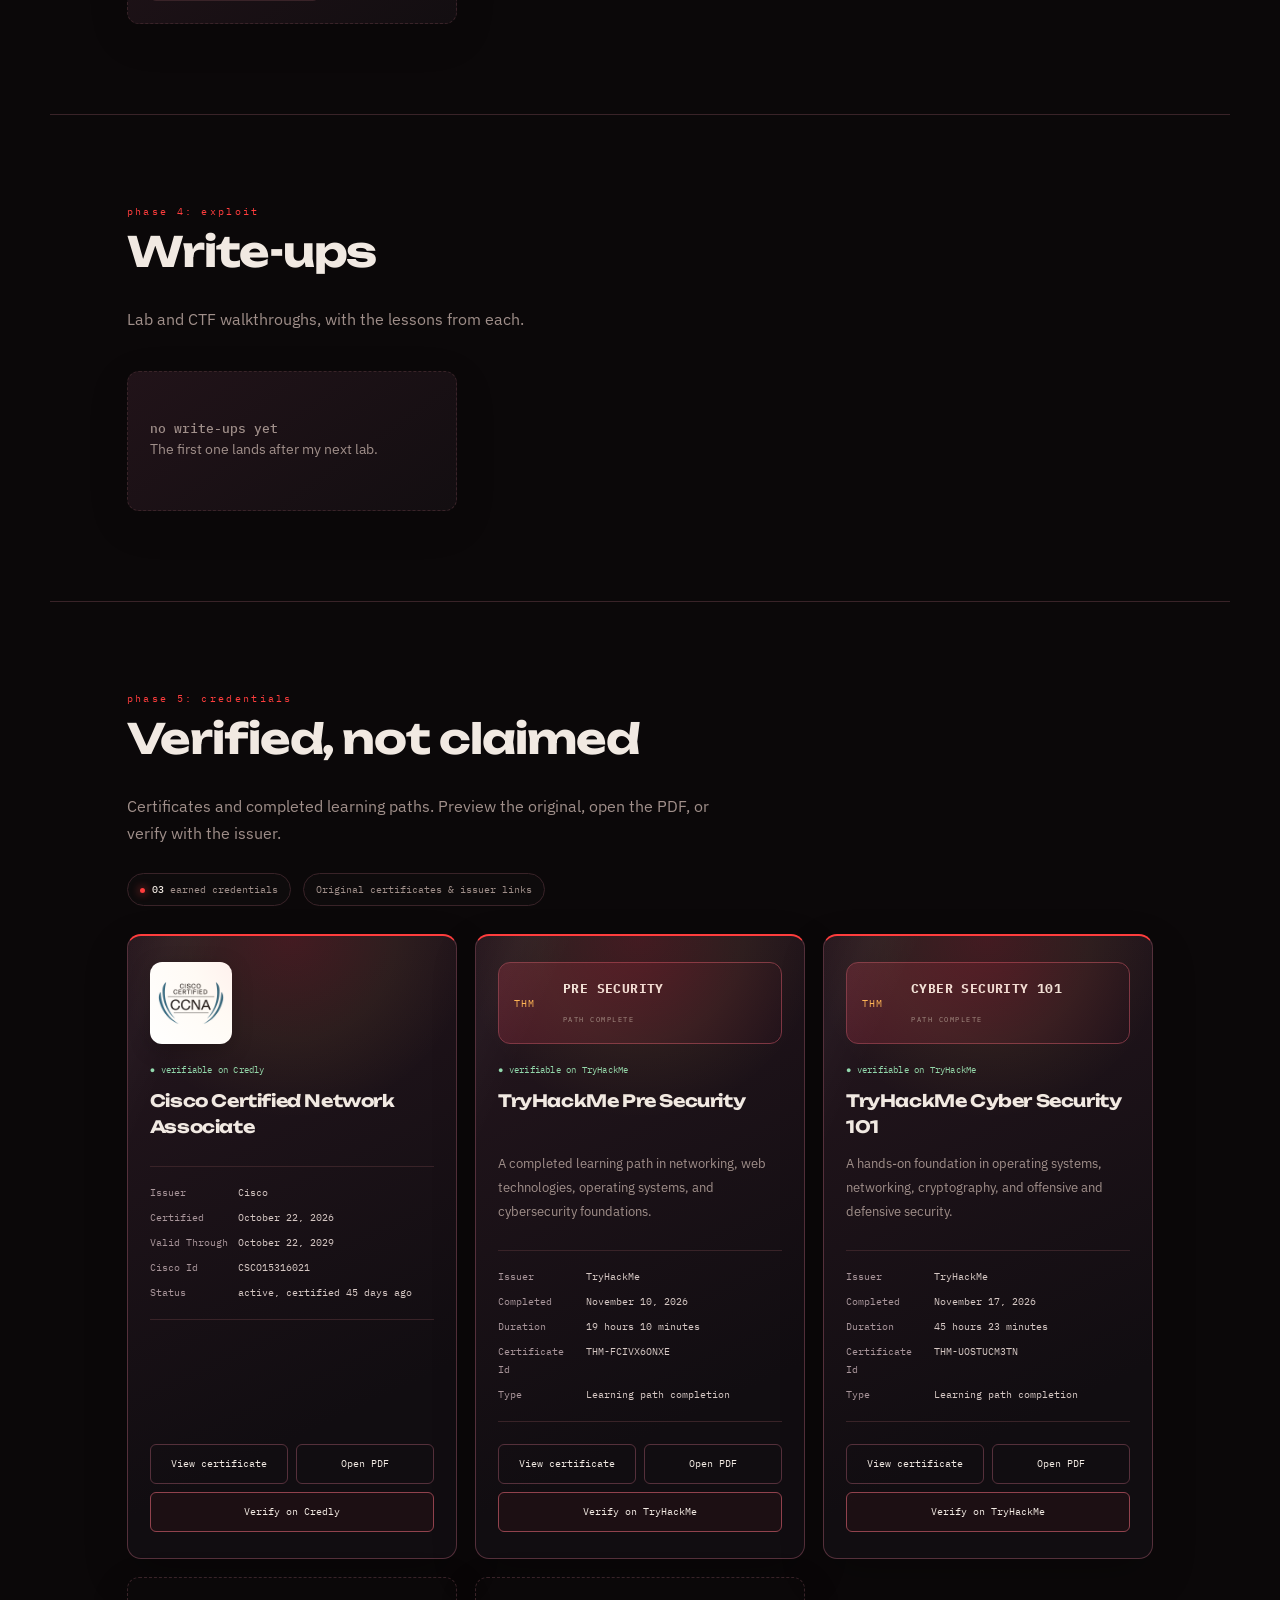
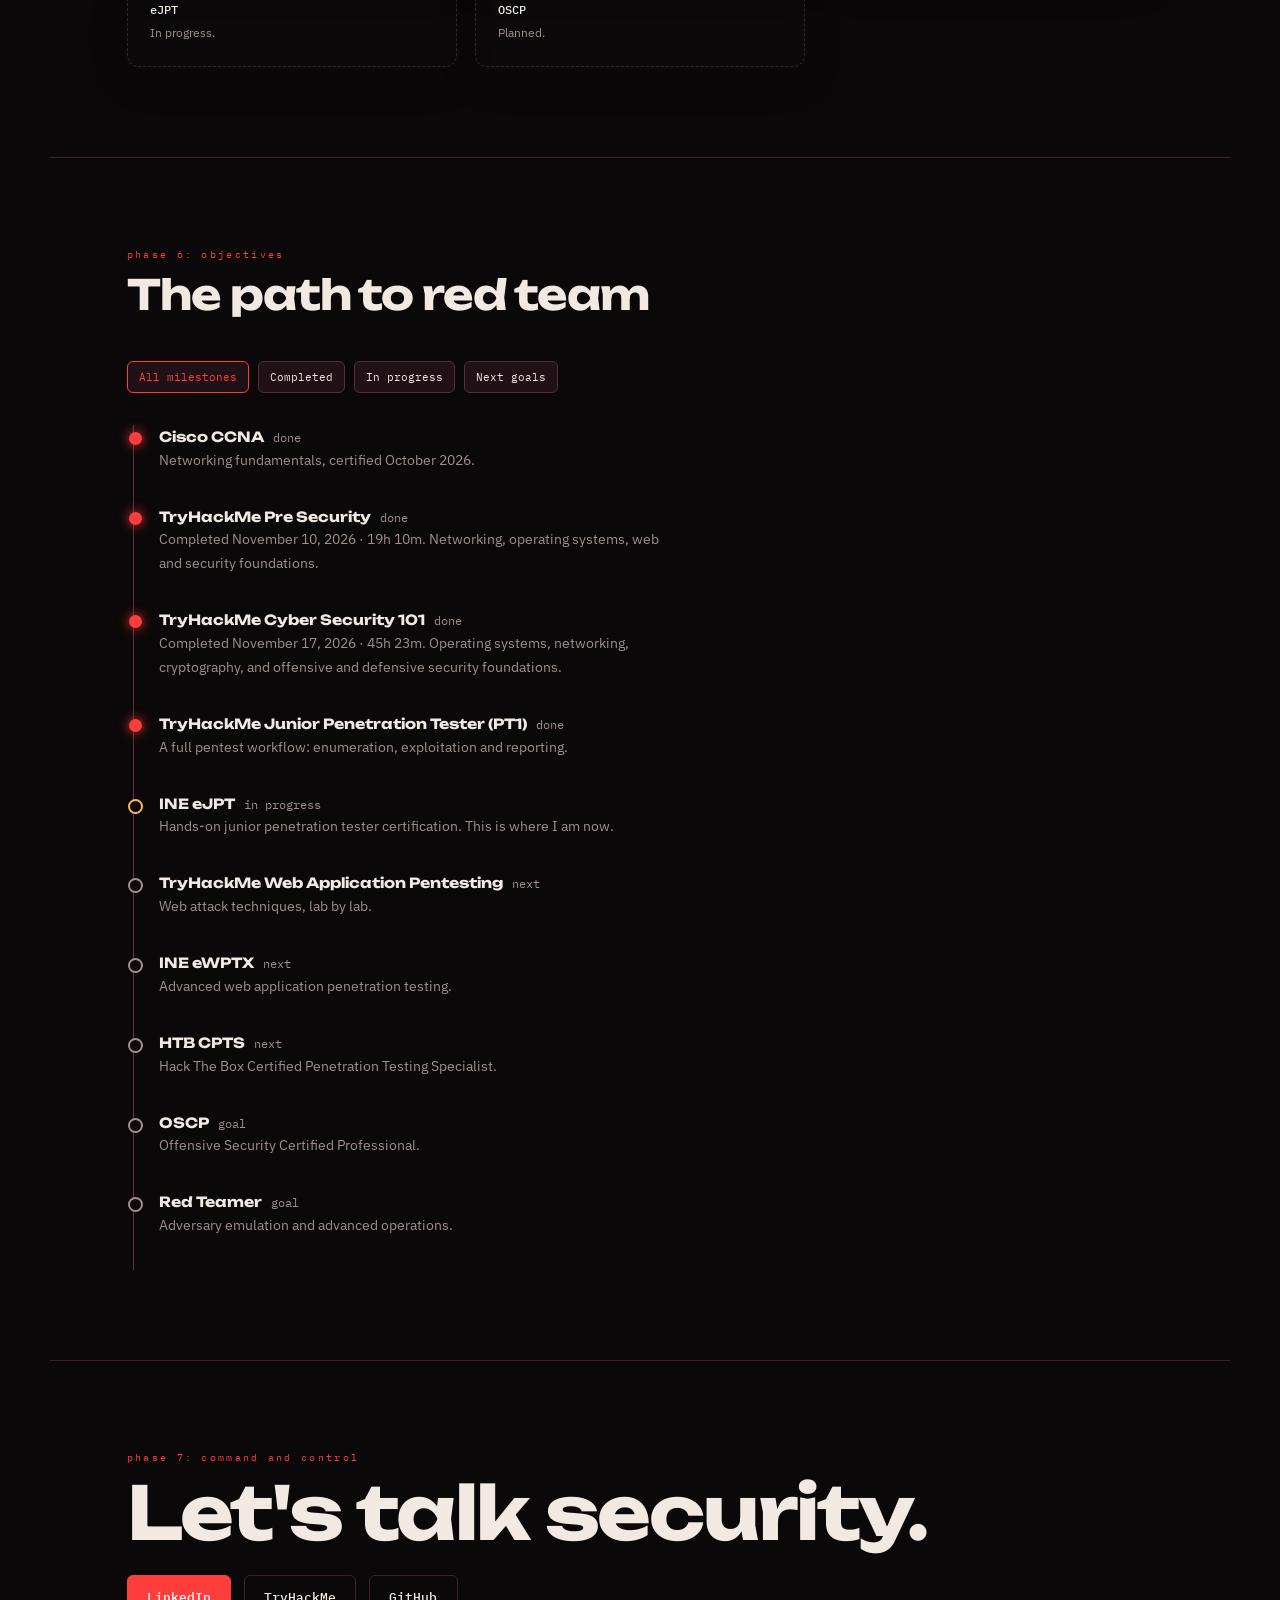
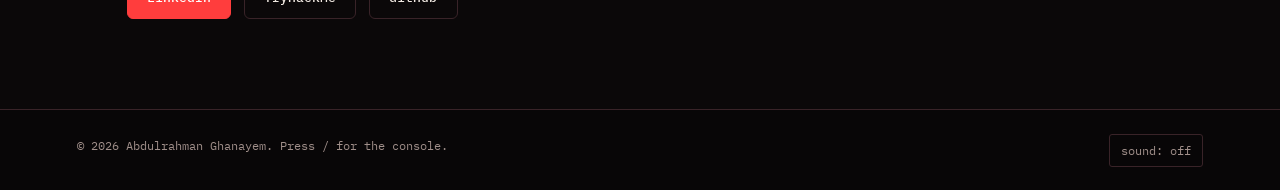
==== commit 61721b05: "Add files via upload" ====
--- a/index.html
+++ b/index.html
@@ -73,7 +73,7 @@
 .th{font:700 1rem var(--d);margin:3rem 0 1rem}#tp{min-height:120px}#tp h3{animation:fi .4s}
 .calm *,.calm *::before,.calm *::after{animation:none!important;transition:none!important}.calm .rv{opacity:1!important;transform:none!important}
 @media(max-width:820px){nav a,.rail,#log{display:none}.about{grid-template-columns:1fr}.cert{grid-template-columns:1fr}.hc{max-width:none}.hero{align-items:flex-start}}
-</style><link rel="stylesheet" href="upgrade.css"><link rel="icon" href="favicon.ico" sizes="any"><link rel="icon" type="image/png" href="favicon.png"><link rel="apple-touch-icon" href="apple-touch-icon.png"><meta name="theme-color" content="#0b0809"><link rel="stylesheet" href="interactive.css"><link rel="stylesheet" href="achievements.css"><link rel="stylesheet" href="awards.css"></head><body>
+</style><link rel="stylesheet" href="upgrade.css"><link rel="icon" href="favicon.ico" sizes="any"><link rel="icon" type="image/png" href="favicon.png"><link rel="apple-touch-icon" href="apple-touch-icon.png"><meta name="theme-color" content="#0b0809"><link rel="stylesheet" href="interactive.css"><link rel="stylesheet" href="achievements.css"><link rel="stylesheet" href="awards.css"><link rel="stylesheet" href="refinement.css"></head><body>
 <div id="boot"><div id="bl"></div><small>press any key to skip</small></div>
 <div class="prog" id="pg"></div><div class="ring" id="rg" aria-hidden="true"></div>
 <header><a class="brand" href="#top">u2cxe<i>@</i>redteam</a><nav><a href="#recon">about</a><a href="#weapon">skills</a><a href="#deliver">projects</a><a href="#exploit">write-ups</a><a href="#creds">credentials</a><a href="#path">roadmap</a><button id="cb" type="button">/ console</button></nav></header>
@@ -111,12 +111,12 @@
 <section class="sec" id="exploit" data-l="exploit"><div class="rv"><p class="ph">phase 4: exploit</p><h2>Write-ups</h2><p class="sub">Lab and CTF walkthroughs, with the lessons from each.</p></div>
 <div class="grid"><div class="card empty rv"><b>no write-ups yet</b><p>The first one lands after my next lab.</p></div></div></section>
 
-<section class="sec" id="creds" data-l="credentials"><div class="rv"><p class="ph">phase 5: credentials</p><h2>Verified, not claimed</h2><p class="sub">Explore my certificates, learning paths, and available verification links.</p></div>
-<div class="grid"><article class="card cert rv" id="cc"><img src="certificates/ccna-logo.jpg" alt="Cisco CCNA badge"><div><span class="ver">● verifiable on Credly</span><h3>Cisco Certified Network Associate</h3>
+<section class="sec" id="creds" data-l="credentials"><div class="rv"><p class="ph">phase 5: credentials</p><h2>Verified, not claimed</h2><p class="sub">Certificates and completed learning paths. Preview the original, open the PDF, or verify with the issuer.</p></div>
+<div class="credential-intro"><span><i></i><b>03</b> earned credentials</span><span>Original certificates &amp; issuer links</span></div><div class="grid"><article class="card cert rv" id="cc"><img src="certificates/ccna-logo.jpg" alt="Cisco CCNA badge"><div><span class="ver">● verifiable on Credly</span><h3>Cisco Certified Network Associate</h3>
 <dl><dt>issuer</dt><dd>Cisco</dd><dt>certified</dt><dd>October 22, 2026</dd><dt>valid through</dt><dd>October 22, 2029</dd><dt>cisco id</dt><dd>CSCO15316021</dd><dt>status</dt><dd id="cs">active</dd></dl>
-<div class="btns"><button class="btn g" id="vc" type="button">View certificate</button><a class="btn" href="https://www.credly.com/badges/c65eaa71-bf42-41cf-a7da-48c163c7983a/" target="_blank" rel="noopener">Verify on Credly</a></div></div></article>
-<article class="card cert rv" id="pre-security" style="--i:1"><div class="presec-mark" aria-hidden="true"><span>THM</span><strong>PRE<br>SECURITY</strong><small>PATH COMPLETE</small></div><div><span class="ver">● verifiable on TryHackMe</span><h3>TryHackMe Pre Security</h3><p class="presec-summary">A completed learning path in networking, web technologies, operating systems, and cybersecurity foundations.</p><dl><dt>issuer</dt><dd>TryHackMe</dd><dt>completed</dt><dd>November 10, 2026</dd><dt>duration</dt><dd>19 hours 10 minutes</dd><dt>certificate id</dt><dd>THM-FCIVX6ONXE</dd><dt>type</dt><dd>Learning path completion</dd></dl><div class="btns"><button class="btn g" id="view-presec" type="button" aria-haspopup="dialog" aria-controls="presec-dialog">View certificate</button><a class="btn" href="https://tryhackme.com/certificate/THM-FCIVX6ONXE" target="_blank" rel="noopener">Verify on TryHackMe</a></div></div></article>
-<article class="card cert rv" id="cyber-security-101" style="--i:2"><div class="presec-mark" aria-hidden="true"><span>THM</span><strong>CYBER<br>SECURITY<br>101</strong><small>PATH COMPLETE</small></div><div><span class="ver">● verifiable on TryHackMe</span><h3>TryHackMe Cyber Security 101</h3><p class="presec-summary">A hands-on foundation in operating systems, networking, cryptography, and offensive and defensive security.</p><dl><dt>issuer</dt><dd>TryHackMe</dd><dt>completed</dt><dd>November 17, 2026</dd><dt>duration</dt><dd>45 hours 23 minutes</dd><dt>certificate id</dt><dd>THM-UOSTUCM3TN</dd><dt>type</dt><dd>Learning path completion</dd></dl><div class="btns"><button class="btn g" id="view-cs101" type="button" aria-haspopup="dialog" aria-controls="cs101-dialog">View certificate</button><a class="btn g" href="certificates/cyber-security-101-abdulrahman-ghanayem.pdf" target="_blank" rel="noopener">Open PDF</a><a class="btn" href="https://tryhackme.com/certificate/THM-UOSTUCM3TN" target="_blank" rel="noopener">Verify on TryHackMe</a></div></div></article>
+<div class="btns"><button class="btn g" id="vc" type="button">View certificate</button><a class="btn g" href="certificates/ccna-abdulrahman-ghanayem.pdf" target="_blank" rel="noopener">Open PDF</a><a class="btn" href="https://www.credly.com/badges/c65eaa71-bf42-41cf-a7da-48c163c7983a/" target="_blank" rel="noopener">Verify on Credly</a></div></div></article>
+<article class="card cert rv" id="pre-security" style="--i:1"><div class="presec-mark" aria-hidden="true"><span>THM</span><strong>PRE SECURITY</strong><small>PATH COMPLETE</small></div><div><span class="ver">● verifiable on TryHackMe</span><h3>TryHackMe Pre Security</h3><p class="presec-summary">A completed learning path in networking, web technologies, operating systems, and cybersecurity foundations.</p><dl><dt>issuer</dt><dd>TryHackMe</dd><dt>completed</dt><dd>November 10, 2026</dd><dt>duration</dt><dd>19 hours 10 minutes</dd><dt>certificate id</dt><dd>THM-FCIVX6ONXE</dd><dt>type</dt><dd>Learning path completion</dd></dl><div class="btns"><button class="btn g" id="view-presec" type="button" aria-haspopup="dialog" aria-controls="presec-dialog">View certificate</button><a class="btn g" href="certificates/pre-security-abdulrahman-ghanayem.pdf" target="_blank" rel="noopener">Open PDF</a><a class="btn" href="https://tryhackme.com/certificate/THM-FCIVX6ONXE" target="_blank" rel="noopener">Verify on TryHackMe</a></div></div></article>
+<article class="card cert rv" id="cyber-security-101" style="--i:2"><div class="presec-mark" aria-hidden="true"><span>THM</span><strong>CYBER SECURITY 101</strong><small>PATH COMPLETE</small></div><div><span class="ver">● verifiable on TryHackMe</span><h3>TryHackMe Cyber Security 101</h3><p class="presec-summary">A hands-on foundation in operating systems, networking, cryptography, and offensive and defensive security.</p><dl><dt>issuer</dt><dd>TryHackMe</dd><dt>completed</dt><dd>November 17, 2026</dd><dt>duration</dt><dd>45 hours 23 minutes</dd><dt>certificate id</dt><dd>THM-UOSTUCM3TN</dd><dt>type</dt><dd>Learning path completion</dd></dl><div class="btns"><button class="btn g" id="view-cs101" type="button" aria-haspopup="dialog" aria-controls="cs101-dialog">View certificate</button><a class="btn g" href="certificates/cyber-security-101-abdulrahman-ghanayem.pdf" target="_blank" rel="noopener">Open PDF</a><a class="btn" href="https://tryhackme.com/certificate/THM-UOSTUCM3TN" target="_blank" rel="noopener">Verify on TryHackMe</a></div></div></article>
 <div class="card empty rv" style="--i:1"><b>eJPT</b><p>In progress.</p></div><div class="card empty rv" style="--i:2"><b>OSCP</b><p>Planned.</p></div></div></section>
 
 <section class="sec" id="path" data-l="objectives"><div class="rv"><p class="ph">phase 6: objectives</p><h2>The path to red team</h2></div>
--- a/refinement.css
+++ b/refinement.css
@@ -0,0 +1,18 @@
+/* V7 — a consistent credential gallery and cleaner reading rhythm. */
+::selection{background:#ff3d3d55;color:#fff}
+.sec>.rv>.ph,.achievements-top .ph{font-size:10px;letter-spacing:2.3px}
+.credential-intro{display:flex;align-items:center;gap:12px;flex-wrap:wrap;margin:-12px 0 28px;font:10px/1.7 var(--m);color:var(--dim)}.credential-intro span{padding:7px 12px;border:1px solid var(--line);border-radius:30px;background:#ffffff03}.credential-intro b{color:var(--ink);font-weight:500}.credential-intro i{width:5px;height:5px;display:inline-block;background:var(--red);border-radius:50%;margin-right:7px;box-shadow:0 0 9px var(--red)}
+#creds>.grid{grid-template-columns:repeat(3,minmax(0,1fr));gap:18px;align-items:stretch}
+#creds .cert{grid-column:auto;display:flex;flex-direction:column;align-items:flex-start;gap:20px;padding:26px 22px;border-color:#55303b;border-top:2px solid var(--red);border-radius:14px;background:linear-gradient(155deg,#25161e,#110d11 75%);box-shadow:0 18px 45px #0003}
+#creds .cert>img{width:82px;height:82px;flex-shrink:0;border-radius:12px;padding:8px;box-shadow:0 5px 20px #0004}
+#creds .presec-mark{width:100%;min-height:82px;height:82px;flex-shrink:0;display:grid;grid-template-columns:36px 1fr;align-items:center;gap:5px 13px;padding:12px 15px;border:1px solid #7d3543;border-radius:12px;background:linear-gradient(110deg,#4c1c28,#21121a);box-shadow:none}
+#creds .presec-mark>span{font-size:10px;letter-spacing:1px;grid-row:1/3}#creds .presec-mark>strong{font-size:13px;line-height:1.25;letter-spacing:.4px}#creds .presec-mark strong br{display:none}#creds .presec-mark strong br::after{content:' '}#creds .presec-mark small{font-size:7px;letter-spacing:1.5px}
+#creds .cert>div:not(.presec-mark){display:flex;flex-direction:column;align-items:flex-start;flex:1;width:100%;min-width:0}
+#creds .cert .ver{font-size:9px;letter-spacing:.2px;color:#91d8ac;margin-bottom:12px}#creds .cert h3{font-size:17px;line-height:1.5;letter-spacing:-.4px;margin-bottom:12px;min-height:52px}#creds .presec-summary{font-size:13px;line-height:1.85;margin:0 0 12px}
+#creds .cert dl{width:100%;font:10px/1.8 var(--m);grid-template-columns:78px minmax(0,1fr);gap:7px 10px;padding-block:17px;border-block:1px solid var(--line);margin:14px 0 22px}#creds .cert dd{margin:0;overflow-wrap:anywhere;color:#d6c8c4}#creds .cert dt{text-transform:capitalize;color:#a8959a}
+#creds .cert .btns{width:100%;display:grid;grid-template-columns:1fr 1fr;gap:8px;margin-top:auto}#creds .cert .btn{font:10px/1.6 var(--m);padding:11px 6px;text-align:center;display:grid;place-items:center;min-height:40px;width:100%}#creds .cert .btns a[href^="https://"]{grid-column:1/-1;background:#ff3d3d0c;border-color:#91424d;color:var(--ink)}#creds .cert .btns a[href^="https://"]:hover{background:var(--red);color:#fff}#creds .cert .btn.g{border-color:#55303b}
+#creds .empty{grid-column:auto;padding:20px 22px;border-radius:12px;min-height:90px;background:#ffffff02}#creds .empty b{color:var(--ink);font-size:12px}#creds .empty p{font-size:12px;margin-top:6px}
+dialog:not(#con):not(.palette)>div.btns:first-child{display:flex;flex-wrap:nowrap;align-items:flex-start;gap:16px;border-bottom:1px solid var(--line);padding-bottom:18px}dialog:not(#con):not(.palette)>div.btns:first-child h3{flex:1;min-width:0;font-size:clamp(15px,2vw,21px);line-height:1.5}dialog:not(#con):not(.palette)>div.btns:first-child button{flex-shrink:0;padding:8px 12px;font-size:10px}dialog .p{box-shadow:0 12px 35px #0004}dialog{border-radius:14px}dialog .credential-description{padding:8px 0 20px}.credential-skills li{background:linear-gradient(130deg,#281720,#160f15);border-color:#49303b}.credential-description a{color:var(--amb);text-decoration:underline;text-underline-offset:4px}
+.road{border-left-color:#60303d}.road li{padding-left:25px}.road .d::before{width:9px;height:9px;left:-5px}.road h3{font-size:14px}.road p{max-width:65ch}footer{background:#080607;line-height:1.9}footer>span:first-child{max-width:65ch}
+@media(max-width:1050px){#creds>.grid{grid-template-columns:repeat(2,minmax(0,1fr))}#creds .cert:last-of-type{grid-column:1/-1;display:grid;grid-template-columns:110px 1fr;gap:25px}#creds .cert:last-of-type .presec-mark{height:auto;min-height:115px;display:flex;width:110px}#creds .cert:last-of-type .btns{max-width:440px}#creds .cert:last-of-type h3{min-height:0}}
+@media(max-width:650px){#creds>.grid{grid-template-columns:1fr}#creds .cert,#creds .cert:last-of-type{grid-column:auto;display:flex;padding:24px 20px;gap:18px}#creds .cert:last-of-type .presec-mark{display:grid;min-height:82px;height:82px;width:100%}#creds .cert h3{min-height:0;font-size:19px}#creds .cert dl{font-size:11px;grid-template-columns:86px minmax(0,1fr)}#creds .cert .btn{font-size:11px}#creds .cert .ver{font-size:10px}#creds .empty{min-height:80px}.credential-intro{gap:7px;font-size:9px}dialog{padding:19px}.credential-skills li{padding:14px}}
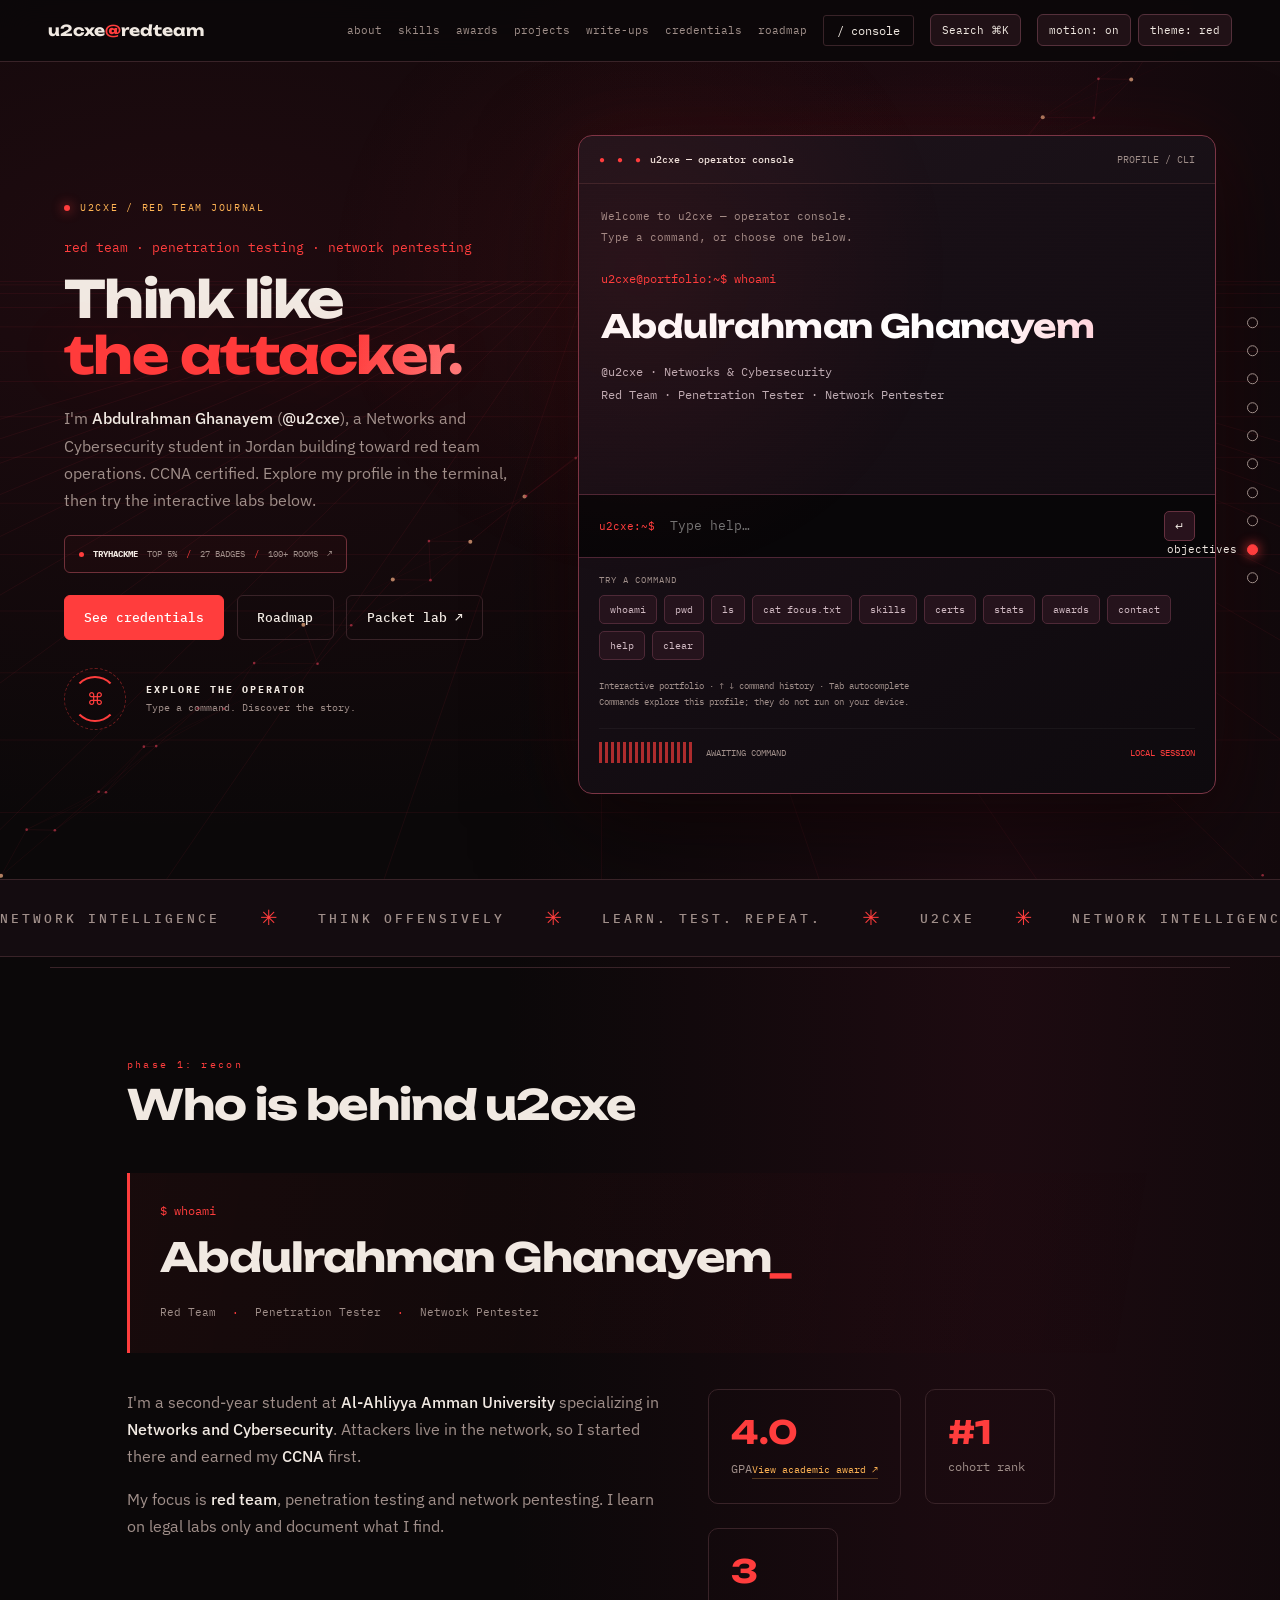
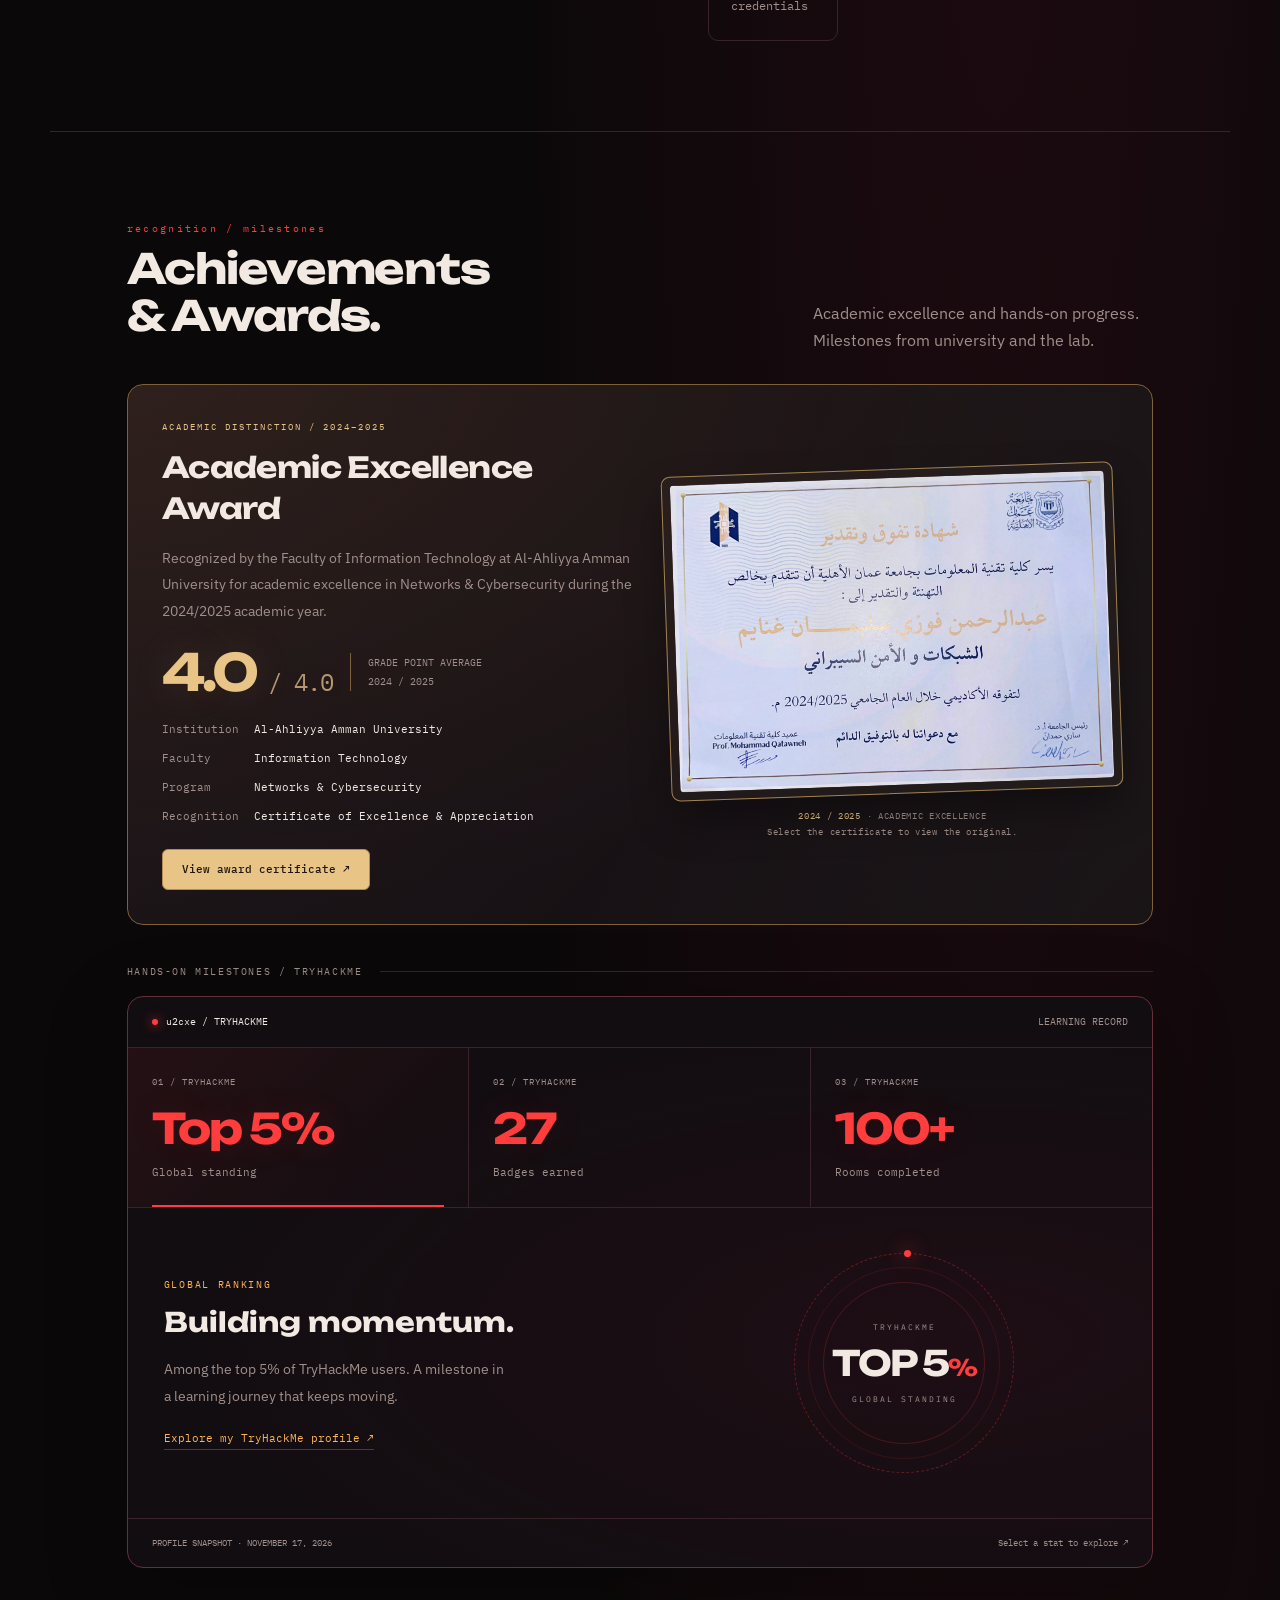
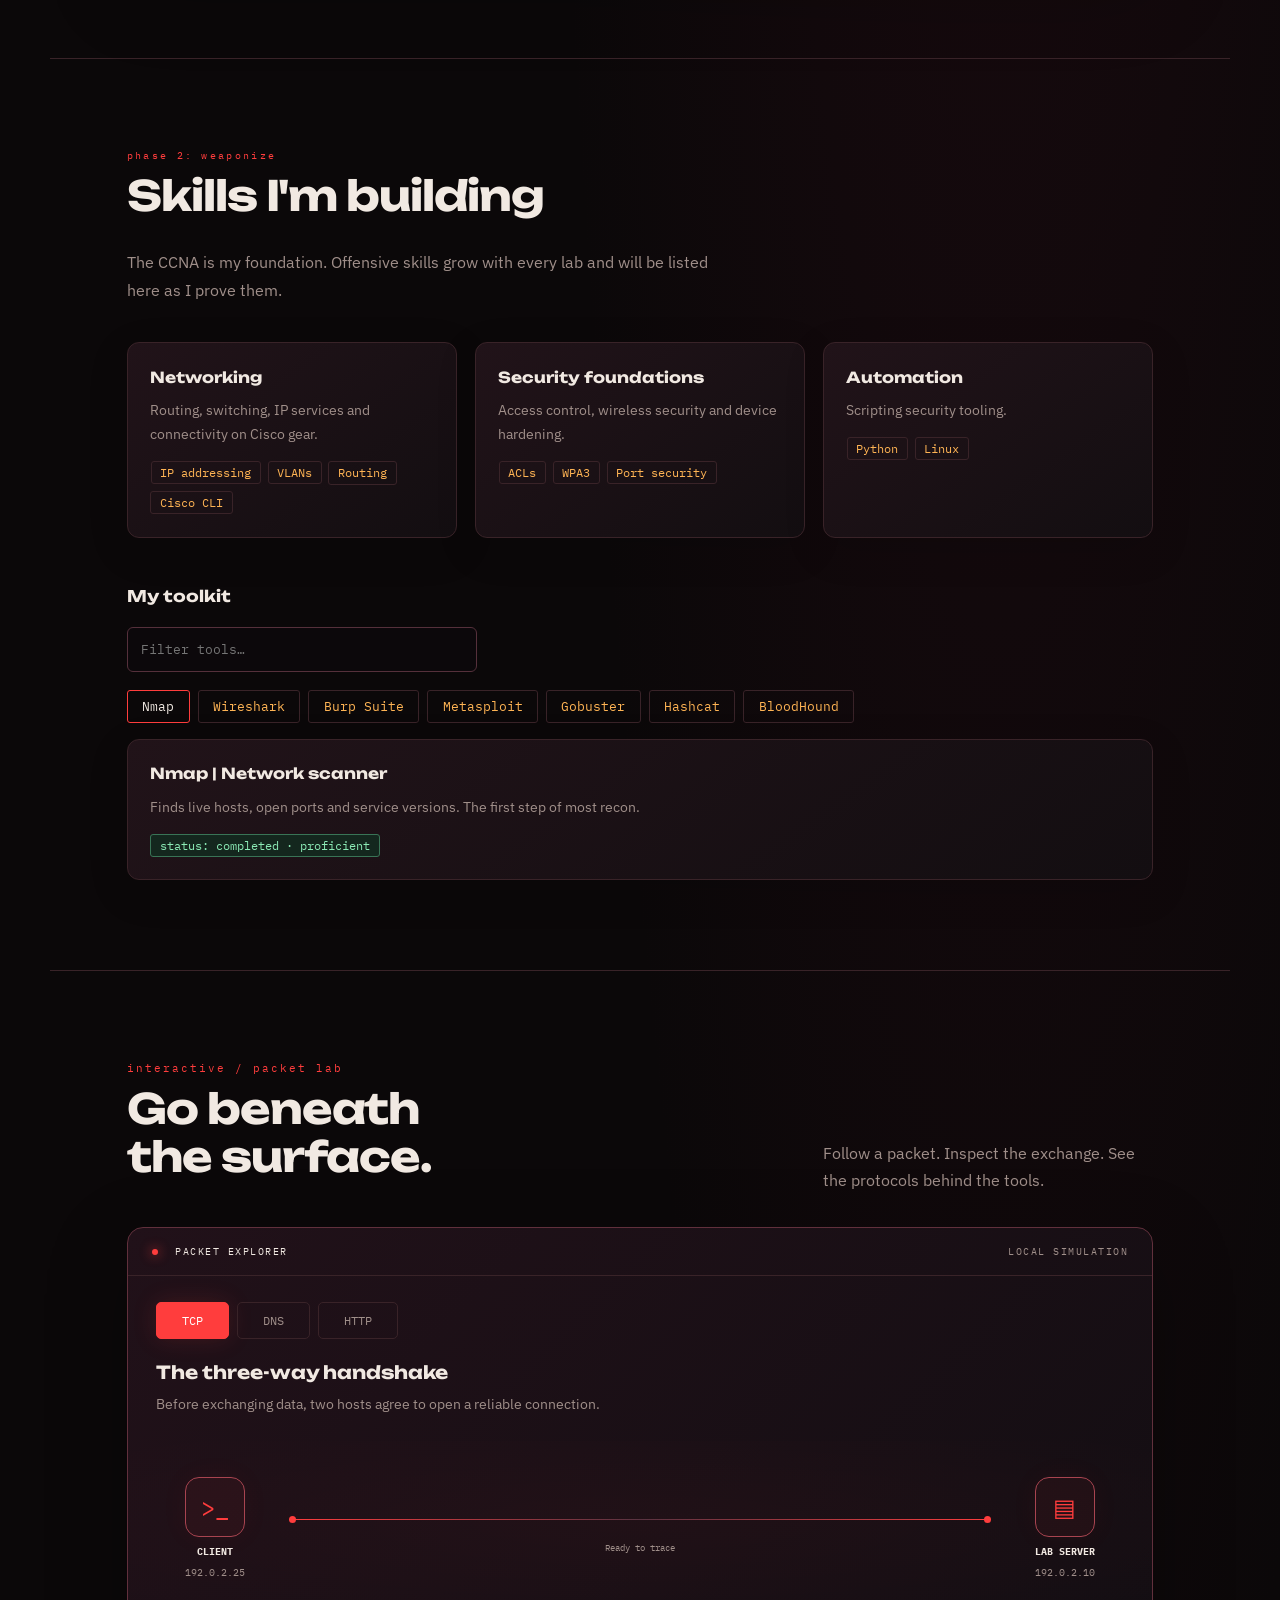
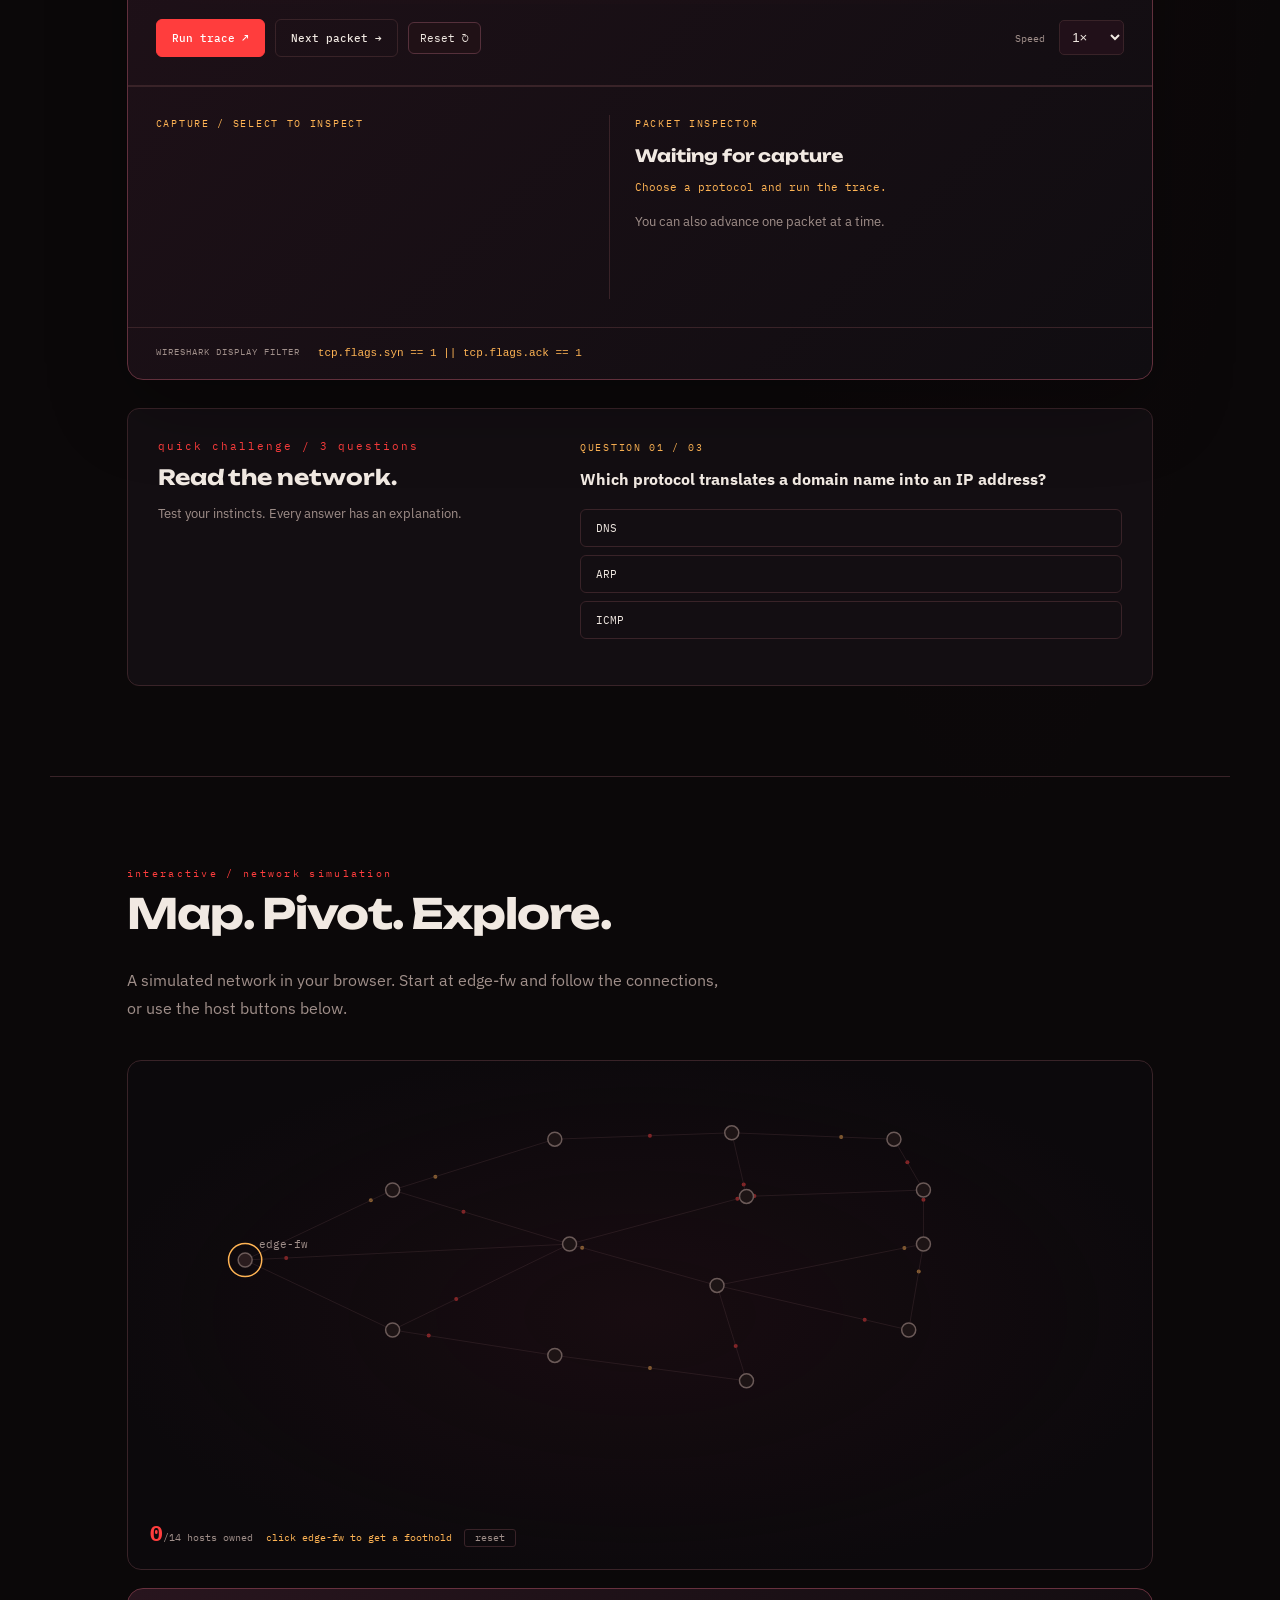
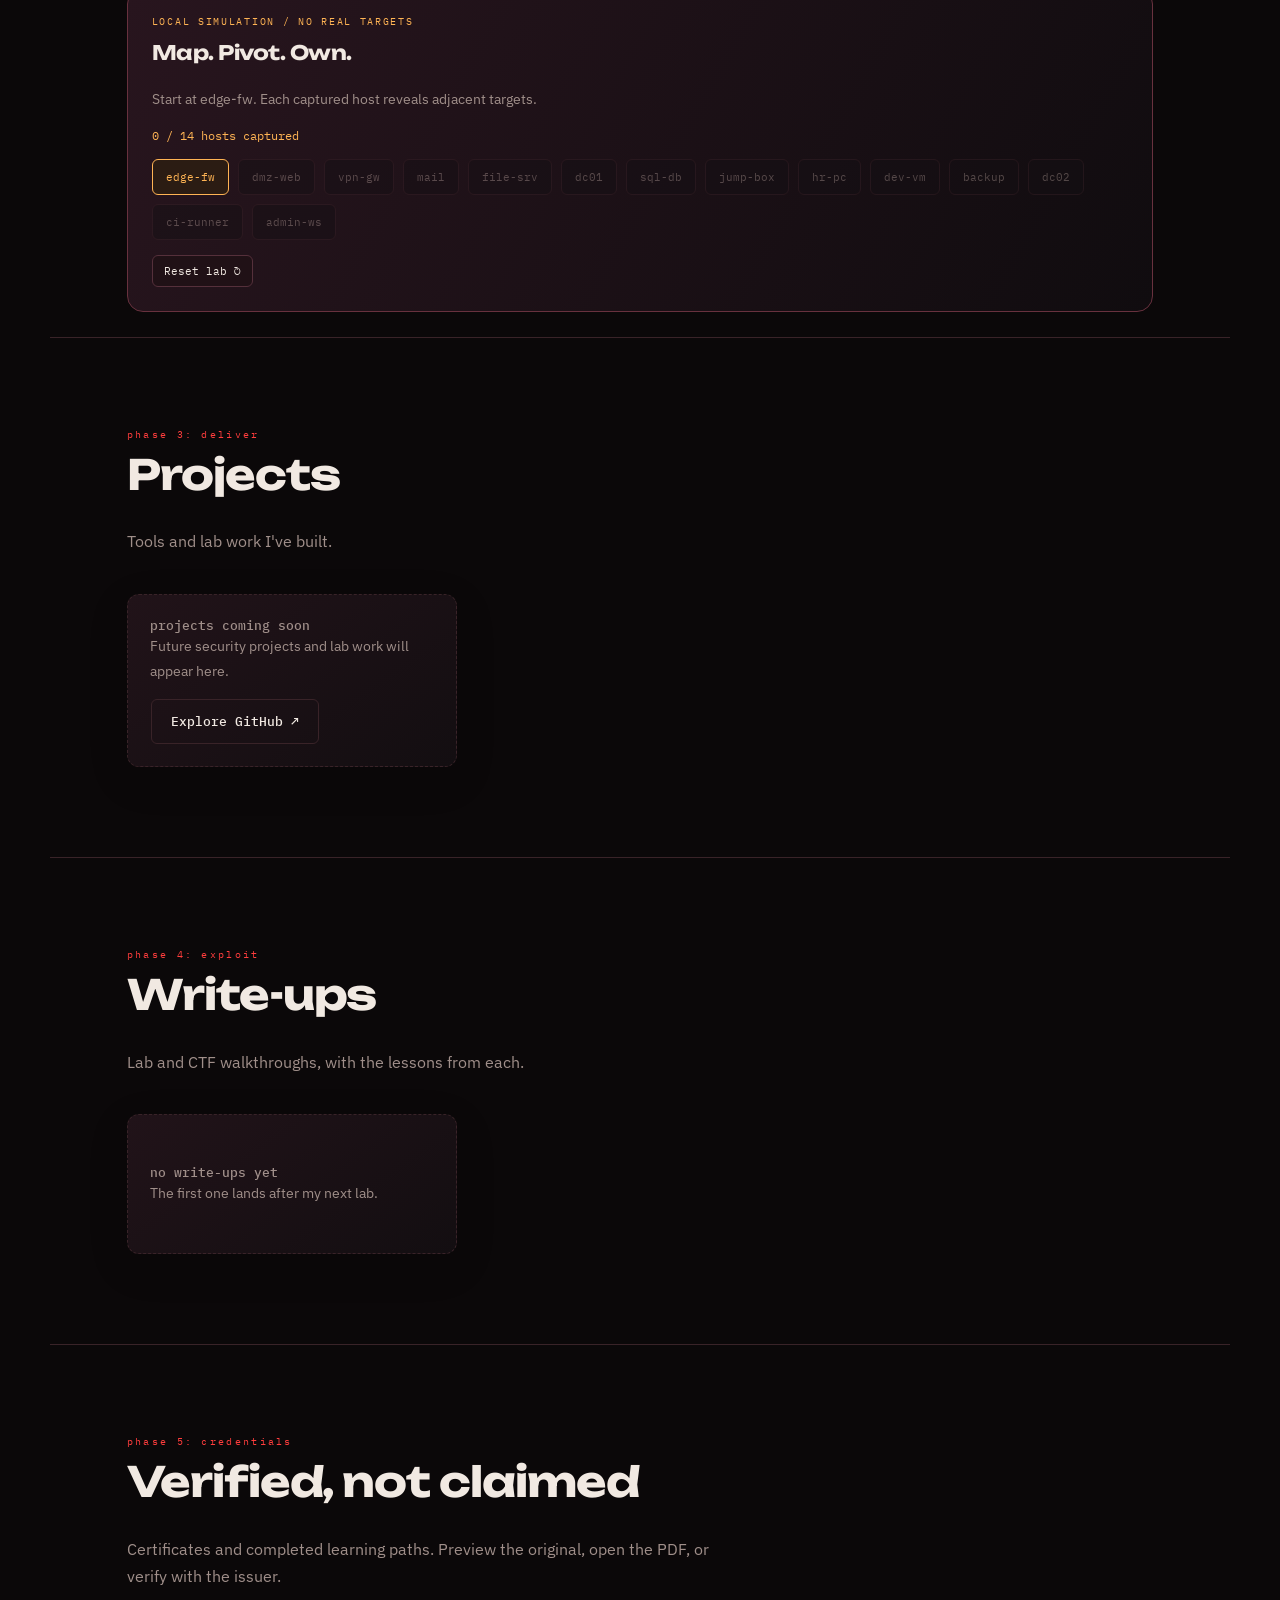
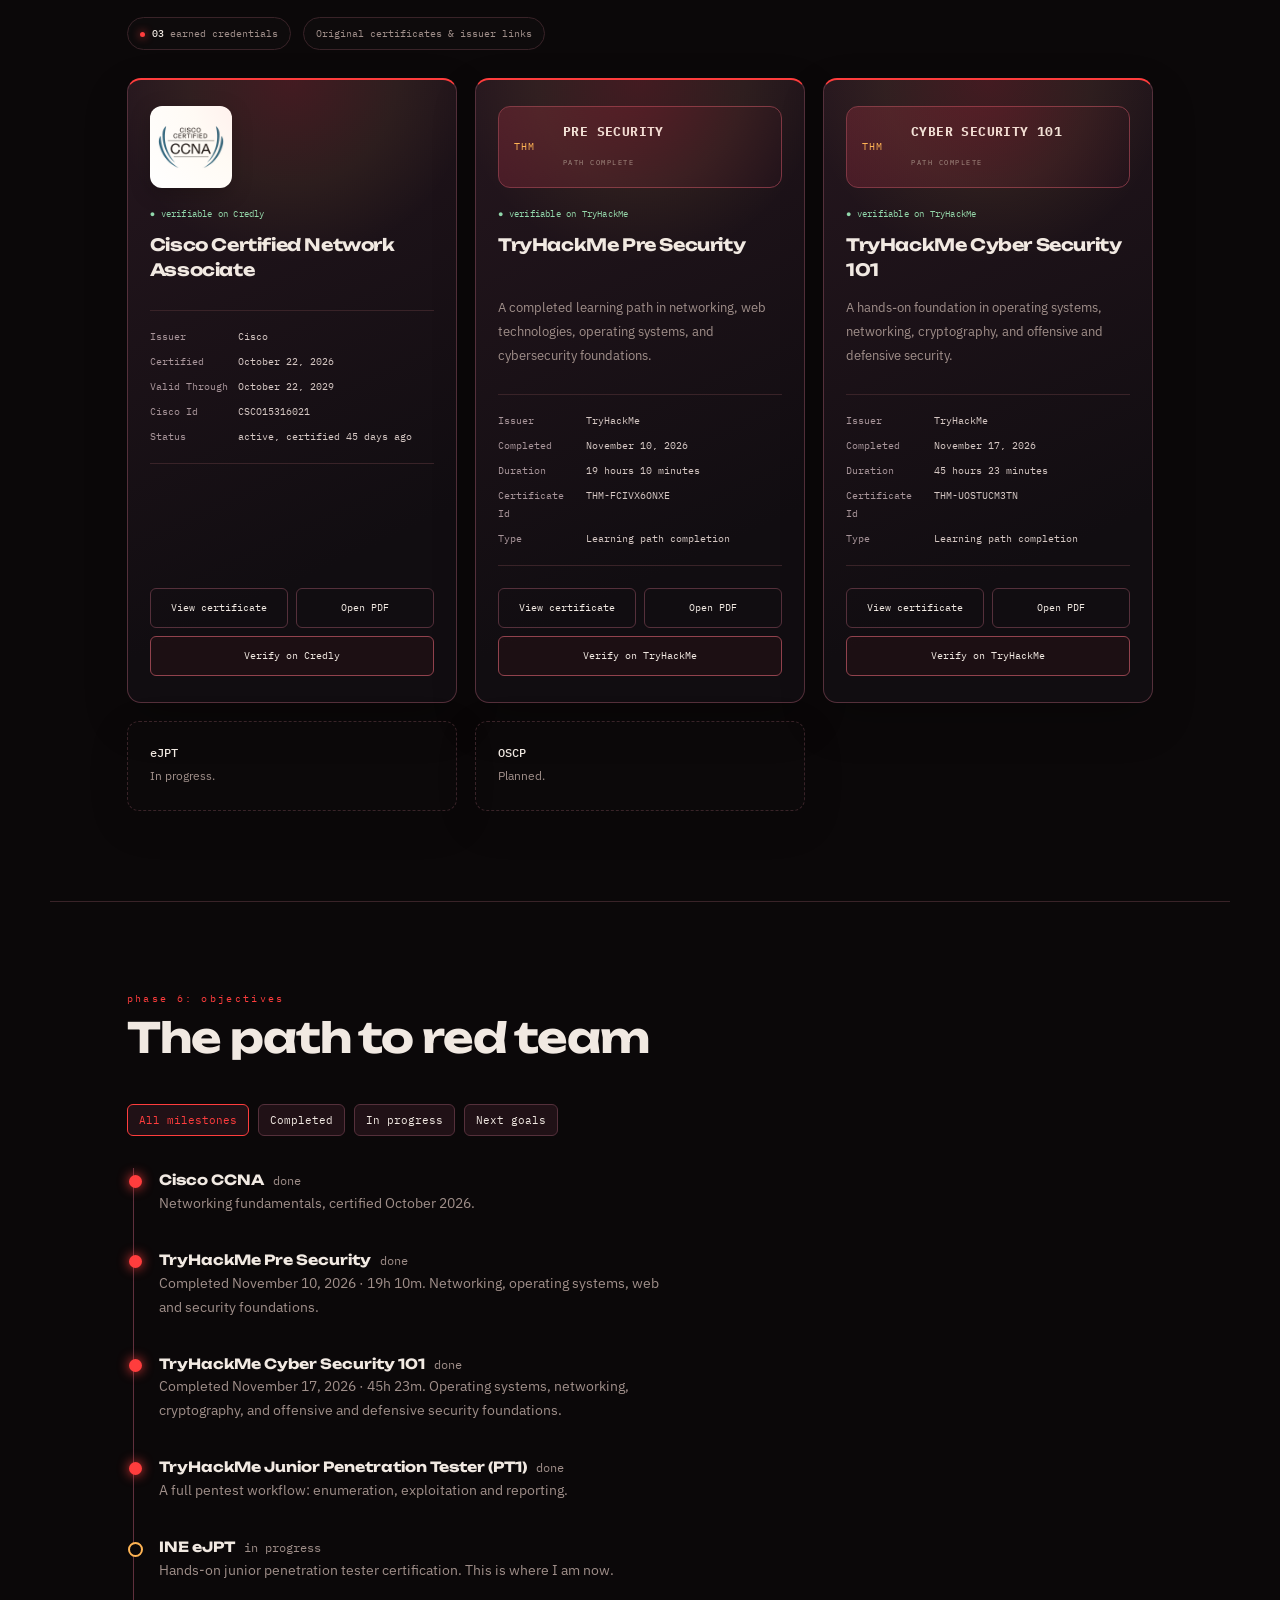
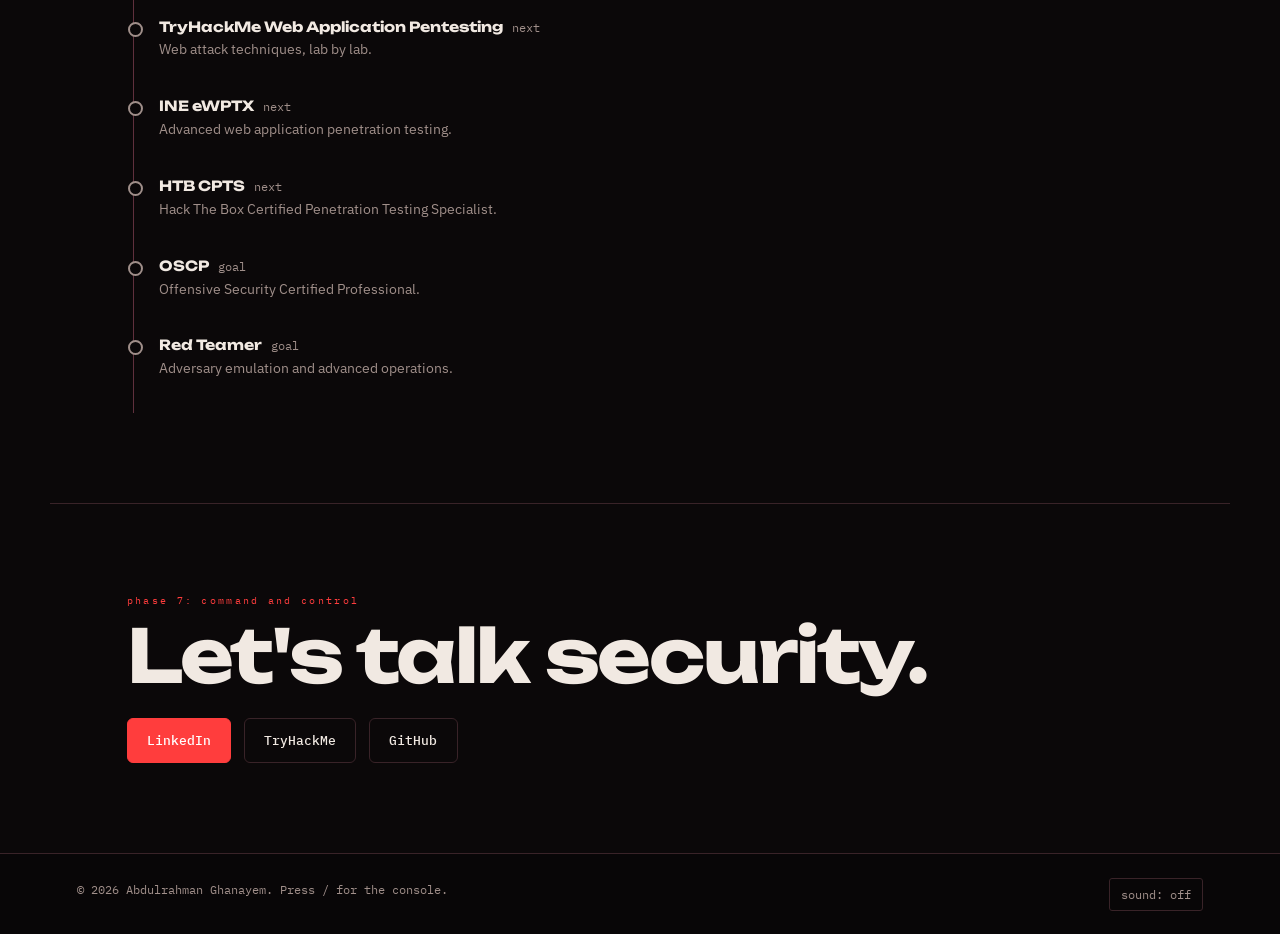
==== commit 3cc24474: "Add files via upload" ====
--- a/index.html
+++ b/index.html
@@ -73,19 +73,18 @@
 .th{font:700 1rem var(--d);margin:3rem 0 1rem}#tp{min-height:120px}#tp h3{animation:fi .4s}
 .calm *,.calm *::before,.calm *::after{animation:none!important;transition:none!important}.calm .rv{opacity:1!important;transform:none!important}
 @media(max-width:820px){nav a,.rail,#log{display:none}.about{grid-template-columns:1fr}.cert{grid-template-columns:1fr}.hc{max-width:none}.hero{align-items:flex-start}}
-</style><link rel="stylesheet" href="upgrade.css"><link rel="icon" href="favicon.ico" sizes="any"><link rel="icon" type="image/png" href="favicon.png"><link rel="apple-touch-icon" href="apple-touch-icon.png"><meta name="theme-color" content="#0b0809"><link rel="stylesheet" href="interactive.css"><link rel="stylesheet" href="achievements.css"><link rel="stylesheet" href="awards.css"><link rel="stylesheet" href="refinement.css"></head><body>
+</style><link rel="stylesheet" href="upgrade.css"><link rel="icon" href="favicon.ico" sizes="any"><link rel="icon" type="image/png" href="favicon.png"><link rel="apple-touch-icon" href="apple-touch-icon.png"><meta name="theme-color" content="#0b0809"><link rel="stylesheet" href="interactive.css"><link rel="stylesheet" href="achievements.css"><link rel="stylesheet" href="awards.css"><link rel="stylesheet" href="refinement.css"><link rel="stylesheet" href="terminal.css"><link rel="stylesheet" href="motion.css"><link rel="stylesheet" href="cursor.css"><link rel="stylesheet" href="spark.css"></head><body>
 <div id="boot"><div id="bl"></div><small>press any key to skip</small></div>
 <div class="prog" id="pg"></div><div class="ring" id="rg" aria-hidden="true"></div>
 <header><a class="brand" href="#top">u2cxe<i>@</i>redteam</a><nav><a href="#recon">about</a><a href="#weapon">skills</a><a href="#deliver">projects</a><a href="#exploit">write-ups</a><a href="#creds">credentials</a><a href="#path">roadmap</a><button id="cb" type="button">/ console</button></nav></header>
 <ol class="rail" id="rail" aria-label="Sections"></ol>
 <main>
-<section class="hero" id="top"><canvas id="g" role="img" aria-label="Interactive network graph. Click hosts to compromise them."></canvas>
+<section class="hero" id="top">
 <div class="hc"><p class="edition">OPERATOR PORTFOLIO / 04</p><p class="tag">red team · penetration testing · network pentesting</p>
 <h1 id="h1">Think like<em>the attacker.</em></h1>
-<p class="lead">I'm <b>Abdulrahman Ghanayem</b> (<b>@u2cxe</b>), a Networks and Cybersecurity student in Jordan building toward red team operations. CCNA certified. The graph on this page is a toy network. Take it over.</p>
+<p class="lead">I'm <b>Abdulrahman Ghanayem</b> (<b>@u2cxe</b>), a Networks and Cybersecurity student in Jordan building toward red team operations. CCNA certified. Explore my profile in the terminal, then try the interactive labs below.</p>
 <div class="btns"><a class="btn" href="#creds">See credentials</a><a class="btn g" href="#path">Roadmap</a></div></div>
-<div class="hud"><b id="own">0</b>/14 hosts owned<span id="hint">click edge-fw to get a foothold</span><button id="rs" type="button">reset</button></div><div id="log" aria-live="polite"></div>
-<div id="win"><b>Domain admin obtained.</b> <span id="wt"></span><br>That was a lab network. If you need someone to test yours (authorized, in scope), <a href="#contact">let's talk</a>.</div></section>
+<div class="hero-terminal" role="region" aria-label="Interactive portfolio terminal"><div class="hero-terminal-bar"><strong><span class="cli-lights" aria-hidden="true">● ● ●</span> u2cxe — operator console</strong><span>PROFILE / CLI</span></div><div id="hero-output" class="cli-output" role="log" aria-live="polite" aria-relevant="additions text" tabindex="0"></div><form id="hero-cli-form"><label for="hero-command">u2cxe:~$</label><input id="hero-command" name="command" aria-label="Portfolio command" placeholder="Type help…" autocomplete="off" autocapitalize="off" spellcheck="false" maxlength="300"><button type="submit" aria-label="Run command">↵</button></form><p class="cli-prompt-hint">TRY A COMMAND</p><div id="hero-cli-suggestions" role="group" aria-label="Suggested commands"></div><p class="cli-note">Interactive portfolio · ↑ ↓ command history · Tab autocomplete<br>Commands explore this profile; they do not run on your device.</p></div></section>
 
 <section class="sec" id="recon" data-l="recon"><div class="rv"><p class="ph">phase 1: recon</p><h2>Who is behind u2cxe</h2></div>
 <div class="about"><div class="rv" style="--i:1"><p>I'm a second-year student at <b>Al-Ahliyya Amman University</b> specializing in <b>Networks and Cybersecurity</b>. Attackers live in the network, so I started there and earned my <b>CCNA</b> first.</p><p>My focus is <b>red team</b>, penetration testing and network pentesting. I learn on legal labs only and document what I find.</p></div>
@@ -105,6 +104,8 @@
 <div class="card rv" style="--i:2"><h3>Security foundations</h3><p>Access control, wireless security and device hardening.</p><div class="chips"><span>ACLs</span><span>WPA3</span><span>Port security</span></div></div>
 <div class="card rv" style="--i:3"><h3>Automation</h3><p>Scripting security tooling.</p><div class="chips"><span>Python</span><span>Linux</span></div></div></div><div class="rv"><h3 class="th">My toolkit</h3><div class="tl" id="tl"></div><div class="card" id="tp"></div></div></section>
 
+<section class="sec" id="network-lab" data-l="network lab"><div class="rv"><p class="ph">interactive / network simulation</p><h2>Map. Pivot. Explore.</h2><p class="sub">A simulated network in your browser. Start at edge-fw and follow the connections, or use the host buttons below.</p></div><div id="network-stage"><canvas id="g" role="img" aria-label="Interactive network graph. Click hosts to compromise them."></canvas><div class="hud"><b id="own">0</b>/14 hosts owned<span id="hint">click edge-fw to get a foothold</span><button id="rs" type="button">reset</button></div><div id="log" aria-live="polite"></div>
+<div id="win"><b>Domain admin obtained.</b> <span id="wt"></span><br>That was a lab network. If you need someone to test yours (authorized, in scope), <a href="#contact">let's talk</a>.</div></div></section>
 <section class="sec" id="deliver" data-l="deliver"><div class="rv"><p class="ph">phase 3: deliver</p><h2>Projects</h2><p class="sub">Tools and lab work I've built.</p></div>
 <div class="grid"><div class="card empty rv"><b>projects coming soon</b><p>Future security projects and lab work will appear here.</p><a class="btn g" href="https://github.com/u2cxe" target="_blank" rel="noopener" style="margin-top:1rem;align-self:flex-start">Explore GitHub ↗</a></div></div></section>
 
@@ -151,7 +152,7 @@
 const A=N.map(()=>[]);E.forEach(([a,b])=>{A[a].push(b);A[b].push(a)});
 let W,H,P=[],own=new Set(),pk=[],hv=-1,won=false;
 function lay(){const d=Math.min(devicePixelRatio||1,2);W=g.clientWidth;H=g.clientHeight;g.width=W*d;g.height=H*d;x.setTransform(d,0,0,d,0,0);
- P=N.map(n=>W<820?[W*(.08+(n[1]-.45)/.5*.84),H*.56+n[2]*H*.38]:[W*n[1],H*.1+n[2]*H*.72])}
+ P=N.map(n=>[W*(.10+(n[1]-.45)/.5*.72),40+n[2]*(H-190)])}
 lay();addEventListener('resize',lay);
 const can=i=>!own.has(i)&&(own.size?A[i].some(j=>own.has(j)):i===0);
 function at(e){const r=g.getBoundingClientRect(),mx=e.clientX-r.left,my=e.clientY-r.top;return P.findIndex(p=>Math.hypot(p[0]-mx,p[1]-my)<24)}
@@ -212,5 +213,5 @@
 Object.keys(T).forEach(k=>{const b=document.createElement('button');b.type='button';b.textContent=k;b.onclick=()=>ts(k);tl.append(b)});ts('Nmap');
 function th(){B.classList.toggle('ice');const c=getComputedStyle(B);R=c.getPropertyValue('--red').trim();Am=c.getPropertyValue('--amb').trim();$('#th').textContent='theme: '+(B.classList.contains('ice')?'ice':'red')}
 $('#th').onclick=th;$('#sn').onclick=function(){snd=!snd;this.textContent='sound: '+(snd?'on':'off');beep(660)};
-</script><script src="upgrade.js"></script><script src="interactive.js"></script><script src="achievements.js"></script><script src="awards.js"></script></body></html>
-
+</script><script src="upgrade.js"></script><script src="interactive.js"></script><script src="achievements.js"></script><script src="awards.js"></script><script src="terminal.js"></script><script src="motion.js"></script><script src="precision.js"></script></body></html>
+
--- a/upgrade.css
+++ b/upgrade.css
@@ -5,3 +5,6 @@
 
 /* Pre Security credential */
 .presec-mark{width:110px;min-height:132px;display:flex;flex-direction:column;justify-content:center;gap:10px;padding:13px;border:1px solid var(--red);border-radius:10px;background:linear-gradient(145deg,#421b24,#160f14);font-family:var(--m);color:var(--ink);box-shadow:0 0 25px #ff3d3d14}.presec-mark>span{font-size:13px;letter-spacing:3px;color:var(--amb)}.presec-mark strong{font-size:15px;line-height:1.5}.presec-mark small{font-size:8px;letter-spacing:1px;color:var(--dim)}.presec-summary{color:var(--dim);font-size:14px;line-height:1.8;margin:10px 0;max-width:670px}#presec-dialog{scrollbar-color:var(--red) var(--pan)}#presec-dialog .mini-label{margin:16px 0}#presec-dialog h3{overflow-wrap:anywhere}#pre-security dd{overflow-wrap:anywhere}
+
+/* V9.1: compositor-only trail; native arrow stays immediate. */
+.neon-trail{transition:none}.neon-trail i{left:0;top:0;transition:none;will-change:transform;box-shadow:0 0 5px #ff4c6d;contain:layout style}
--- a/terminal.css
+++ b/terminal.css
@@ -0,0 +1,5 @@
+.hero{display:grid;grid-template-columns:minmax(0,.85fr) minmax(0,1.15fr);gap:42px;min-height:760px;padding:135px clamp(20px,5vw,75px) 85px;align-items:center}.hero .hc{max-width:none}.hero h1{font-size:clamp(35px,4vw,61px)}.hero .hero-coordinate{display:none}.hero-terminal{position:relative;z-index:3;min-width:0;background:linear-gradient(145deg,#1c1119,#0e0a0e);border:1px solid #7b3545;border-radius:14px;box-shadow:0 25px 75px #0006,0 0 60px #ff3d3d08;overflow:hidden}.hero-terminal-bar{display:flex;align-items:center;justify-content:space-between;gap:12px;padding:17px 20px;border-bottom:1px solid var(--line);background:#ffffff02;font:10px var(--m);color:var(--dim)}.hero-terminal-bar strong{font-weight:500;color:var(--ink)}.cli-lights{color:var(--red);letter-spacing:3px}.cli-output{height:310px;overflow:auto;overscroll-behavior:contain;padding:22px;scrollbar-color:var(--red) var(--pan);font:12px/1.9 var(--m)}.cli-echo{color:var(--red);margin:18px 0 8px;overflow-wrap:anywhere;white-space:pre-wrap}.cli-result{color:#bfb0b7;white-space:pre-wrap;overflow-wrap:anywhere}.cli-welcome{color:var(--dim);font-size:11px;white-space:pre-wrap;margin-bottom:20px}.cli-name{font:700 clamp(21px,2.6vw,32px)/1.4 var(--d);letter-spacing:-.6px;color:var(--ink);margin:13px 0}.cli-error{color:var(--amb)}#hero-cli-form{display:flex;align-items:center;gap:10px;padding:15px 20px;border-block:1px solid #4e2635;background:#080608}#hero-cli-form label{font:11px var(--m);color:var(--red);white-space:nowrap}#hero-command{flex:1;min-width:0;background:transparent;border:0;color:var(--ink);font:13px/1.7 var(--m);caret-color:var(--red);padding:5px;outline-offset:3px}#hero-cli-form button{font:11px var(--m);padding:7px 10px;border:1px solid #65303f;border-radius:5px;background:#28121c;color:var(--ink)}.cli-prompt-hint{font:9px var(--m);color:var(--dim);padding:16px 20px 10px;letter-spacing:1px}#hero-cli-suggestions{display:flex;flex-wrap:wrap;gap:7px;padding:0 20px 18px}.cli-suggestion{font:10px var(--m);border:1px solid #4e2937;color:#d1bac3;background:#25131c;border-radius:5px;padding:7px 10px;transition:border-color .2s,background .2s}.cli-suggestion:hover{border-color:var(--red);background:#451b2a}.cli-note{padding:0 20px 18px;color:var(--dim);font:9px/1.8 var(--m)}
+#network-lab{padding-bottom:25px}#network-stage{position:relative;height:510px;border:1px solid var(--line);border-radius:14px;background:radial-gradient(ellipse at center,#38131d44,transparent 75%),#0c090c;overflow:hidden;isolation:isolate}#network-stage #g{z-index:2}#network-stage #traffic{z-index:1}#network-stage .hud{left:22px;bottom:22px;font-size:10px}#network-stage #log{left:22px;bottom:75px;font-size:9px}#network-stage #win{bottom:110px;right:20px}#network-lab .mission-panel{margin:18px 0 0;padding:24px}#network-lab .mission-panel h2{font-size:20px}#network-lab .mission-panel .target-buttons{margin:15px 0}.hero+.signal-strip{margin-bottom:10px}
+@media(max-width:1100px){.hero{gap:26px;grid-template-columns:minmax(0,.8fr) minmax(0,1.2fr)}.hero .lead{font-size:14px}.hero .edition{font-size:8px}.hero .hero-achievement{font-size:8px}}
+@media(max-width:820px){.hero{display:flex;flex-direction:column;align-items:stretch;gap:35px;min-height:auto;padding:110px 20px 55px}.hero .hc{max-width:none}.hero h1{font-size:clamp(35px,8vw,54px)}.hero .lead{max-width:60ch}.hero-terminal{width:100%}.cli-output{height:300px}.cli-name{font-size:25px}#network-stage{height:500px}#network-stage .hud{left:15px;right:15px;bottom:15px;max-width:none}#network-stage .hud span{display:block;margin:4px 0}#network-stage #win{left:15px;right:15px;bottom:110px}#network-lab .mission-panel{margin:15px 0 0;padding:20px}}
+@media(max-width:420px){.hero-terminal-bar{padding:15px;font-size:9px}.hero-terminal-bar>span:last-child{display:none}.cli-output{padding:18px 15px;font-size:11px}.cli-name{font-size:22px}#hero-cli-form{padding:12px;gap:7px}#hero-cli-form label{font-size:9px}#hero-command{font-size:12px}.cli-prompt-hint{padding-inline:15px}#hero-cli-suggestions{padding-inline:15px;gap:6px}.cli-suggestion{font-size:9px;padding:7px 8px}.cli-note{padding-inline:15px}}
--- a/motion.css
+++ b/motion.css
@@ -0,0 +1,29 @@
+/* Motion edition: all effects honor the existing Motion switch. */
+.hero{isolation:isolate;overflow:hidden;background:radial-gradient(ellipse at 15% 30%,#72152933,transparent 65%)}
+#signal-field{position:absolute;inset:0;width:100%;height:100%;z-index:-1;pointer-events:none;opacity:.85}
+.hero .hc{animation:operator-enter 1s .2s both;animation-play-state:paused}.hero-terminal{animation:console-enter 1.1s .35s both;animation-play-state:paused;box-shadow:0 35px 100px #0009,0 0 75px #ff3d3d16;transition:box-shadow .3s,border-color .3s}.motion-ready .hero .hc,.motion-ready .hero-terminal{animation-play-state:running}
+.hero-terminal:hover,.hero-terminal:focus-within{border-color:var(--red);box-shadow:0 35px 100px #0009,0 0 70px #ff3d3d25}
+.hero-terminal:after{content:'';position:absolute;top:0;left:-40%;width:35%;height:2px;background:linear-gradient(90deg,transparent,var(--red),#fff,transparent);animation:edge-signal 5s linear infinite;pointer-events:none}
+.hero h1 em{background:linear-gradient(110deg,var(--red) 25%,#ffb2b2 45%,var(--red) 65%);background-size:240% 100%;background-clip:text;color:transparent;animation:title-wave 7s ease-in-out infinite}
+.hero-terminal-bar .cli-lights{animation:status-breathe 2.4s ease-in-out infinite}
+.cli-output{position:relative;background:repeating-linear-gradient(0deg,transparent 0,transparent 3px,#ff3d3d03 4px)}
+.cli-output>div{animation:output-arrive .36s ease-out both}.cli-name{background:linear-gradient(100deg,#fff 25%,#ff8397 50%,#fff 75%);background-size:250% 100%;background-clip:text;color:transparent;animation:output-arrive .6s ease-out,title-wave 8s ease-in-out infinite!important}
+.cli-suggestion{position:relative;overflow:hidden;transition:transform .2s,background .2s,box-shadow .2s}.cli-suggestion:hover{transform:translateY(-4px);box-shadow:0 6px 18px #ff3d3d25}.cli-suggestion:active{transform:scale(.94)}
+.console-activity{display:flex;align-items:center;gap:14px;margin:0 20px 17px;padding:12px 0;border-top:1px solid #ffffff0b;font:9px var(--m);color:var(--dim)}
+.console-spectrum{display:flex;align-items:center;gap:3px;height:23px}.console-spectrum i{display:block;width:3px;height:21px;background:var(--red);transform-origin:50% 100%;animation:spectrum-beat 1.4s ease-in-out infinite alternate;animation-delay:calc(var(--i)*-.13s);opacity:.65}.console-activity b{margin-left:auto;color:var(--red);font-weight:400}.console-activity.busy{color:var(--ink)}.console-activity.busy .console-spectrum i{animation-duration:.22s;opacity:1}
+.orbit-mark{position:relative;display:flex;align-items:center;gap:20px;margin-top:28px;color:var(--dim);font:10px/1.8 var(--m)}.orbit-disc{width:62px;height:62px;position:relative;display:grid;place-items:center;flex:none;color:var(--red);font-size:17px}.orbit-disc:before,.orbit-disc:after{content:'';position:absolute;inset:0;border:1px dashed #ff3d3d66;border-radius:50%;animation:orbit-turn 18s linear infinite}.orbit-disc:after{inset:8px;border:2px solid transparent;border-top-color:var(--red);border-bottom-color:var(--red);animation-direction:reverse;animation-duration:8s}.orbit-mark strong{display:block;color:var(--ink);font-size:10px;letter-spacing:2px}.orbit-mark span:last-child{max-width:240px}
+.motion-panel{position:relative;transition:box-shadow .3s,border-color .3s}.motion-panel:before{content:'';position:absolute;inset:0;border-radius:inherit;background:radial-gradient(350px circle at var(--glow-x,50%) var(--glow-y,0%),#ff3d3d14,transparent 70%);pointer-events:none;opacity:0;transition:opacity .3s}.motion-panel:hover:before{opacity:1}.motion-panel:hover{box-shadow:0 14px 45px #0004}
+.motion-enter{animation:section-arrive .8s cubic-bezier(.18,.75,.25,1) both;animation-delay:var(--entrance-delay,0ms)}
+.click-wave{position:fixed;width:16px;height:16px;margin:-8px;z-index:99999;border:1px solid var(--red);border-radius:50%;pointer-events:none;animation:click-wave .6s ease-out forwards}
+.calm .hero h1 em{color:var(--red)}.calm .cli-name{color:var(--ink)}.calm #signal-field{opacity:.3}.calm .click-wave{display:none}.calm .console-spectrum i{transform:scaleY(.4)}
+@keyframes operator-enter{from{opacity:0;transform:translateY(32px);filter:blur(8px)}to{opacity:1;transform:none;filter:blur(0)}}
+@keyframes console-enter{from{opacity:0;transform:perspective(1200px) rotateY(-9deg) translateY(40px)}to{opacity:1;transform:perspective(1200px) rotateY(0) translateY(0)}}
+@keyframes edge-signal{to{left:110%}}
+@keyframes title-wave{0%,100%{background-position:100% 0}50%{background-position:0 0}}
+@keyframes status-breathe{50%{opacity:.35;text-shadow:0 0 12px var(--red)}}
+@keyframes output-arrive{from{opacity:0;transform:translateX(-9px)}to{opacity:1;transform:none}}
+@keyframes spectrum-beat{0%{transform:scaleY(.15)}50%{transform:scaleY(.85)}100%{transform:scaleY(.4)}}
+@keyframes orbit-turn{to{transform:rotate(360deg)}}
+@keyframes section-arrive{from{opacity:.15;translate:0 35px;filter:blur(3px)}to{opacity:1;translate:0 0;filter:blur(0)}}
+@keyframes click-wave{to{transform:scale(4);opacity:0}}
+@media(max-width:820px){.orbit-mark{margin-top:20px}.orbit-disc{width:48px;height:48px}#signal-field{opacity:.55}.console-activity{font-size:8px;gap:8px}.console-spectrum{gap:2px}.console-spectrum i{width:2px}}
--- a/cursor.css
+++ b/cursor.css
@@ -0,0 +1,13 @@
+@media(hover:hover) and (pointer:fine){html,body,body *,dialog,dialog *,dialog::backdrop{cursor:url('assets/precision.svg') 16 16,crosshair!important}a,a *,button,button *,[role=button]{cursor:url('assets/precision-link.svg') 16 16,pointer!important}input,textarea,[contenteditable=true]{cursor:text!important}button:disabled{cursor:not-allowed!important}}
+.precision-reticle{--cursor-color:#ff4968;position:fixed;left:0;top:0;width:0;height:0;z-index:2147483646;pointer-events:none!important;opacity:0;will-change:transform;contain:layout style;transition:opacity .12s}.precision-reticle *{pointer-events:none!important;box-sizing:border-box}.precision-reticle.visible{opacity:1}
+.reticle-frame{position:absolute;width:36px;height:36px;left:-18px;top:-18px;transform:rotate(0deg);transition:transform .22s ease,width .22s,height .22s,left .22s,top .22s;color:var(--cursor-color)}.reticle-frame i{position:absolute;width:8px;height:8px;border:0 solid currentColor;filter:drop-shadow(0 0 3px #ff496860)}.reticle-frame i:nth-child(1){left:0;top:0;border-left-width:1px;border-top-width:1px}.reticle-frame i:nth-child(2){right:0;top:0;border-right-width:1px;border-top-width:1px}.reticle-frame i:nth-child(3){right:0;bottom:0;border-right-width:1px;border-bottom-width:1px}.reticle-frame i:nth-child(4){left:0;bottom:0;border-left-width:1px;border-bottom-width:1px}
+.reticle-orbit{position:absolute;left:-23px;top:-23px;width:46px;height:46px;border:1px solid transparent;border-top-color:var(--cursor-color);border-radius:50%;opacity:.4;animation:cursor-orbit 5s linear infinite}.precision-reticle.target{--cursor-color:#ffbd7d}.precision-reticle.target .reticle-frame{width:44px;height:44px;left:-22px;top:-22px;transform:rotate(45deg)}.precision-reticle.target .reticle-orbit{animation-duration:2.5s;opacity:.65}.precision-reticle.pressed .reticle-frame{transform:rotate(90deg) scale(.65)}
+.reticle-pulse{position:absolute;width:34px;height:34px;left:-17px;top:-17px;border:1px solid var(--cursor-color);border-radius:50%;opacity:0}.precision-reticle.pressed .reticle-pulse{animation:cursor-confirm .45s ease-out}.precision-reticle.editing .reticle-frame,.precision-reticle.editing .reticle-orbit{opacity:0}.calm .reticle-orbit{display:none}.calm .precision-reticle .reticle-frame{transition:none}
+@keyframes cursor-orbit{to{transform:rotate(360deg)}}@keyframes cursor-confirm{from{transform:scale(.6);opacity:.75}to{transform:scale(1.6);opacity:0}}@media(hover:none),(pointer:coarse){.precision-reticle{display:none!important}}
+/* Compact reticle: 24px at rest, 28px on controls. */
+.reticle-frame{width:24px;height:24px;left:-12px;top:-12px}
+.reticle-frame i{width:5px;height:5px;filter:drop-shadow(0 0 1px #ff496840)}
+.reticle-orbit{width:30px;height:30px;left:-15px;top:-15px;opacity:.3}
+.precision-reticle.target .reticle-frame{width:28px;height:28px;left:-14px;top:-14px}
+.precision-reticle.target .reticle-orbit{opacity:.45}
+.reticle-pulse{width:24px;height:24px;left:-12px;top:-12px}
--- a/spark.css
+++ b/spark.css
@@ -0,0 +1,18 @@
+/* Compact orbital sparks replace the targeting brackets entirely. */
+@media(hover:hover) and (pointer:fine){html,body,body *,dialog,dialog *,dialog::backdrop{cursor:url('assets/spark.svg') 16 16,crosshair!important}a,a *,button,button *,[role=button]{cursor:url('assets/spark-link.svg') 16 16,pointer!important}input,textarea,[contenteditable=true]{cursor:text!important}button:disabled{cursor:not-allowed!important}}
+.precision-reticle .reticle-orbit{display:none}
+.precision-reticle .reticle-frame{width:28px;height:28px;left:-14px;top:-14px;animation:spark-spin 3s linear infinite;transition:scale .25s;transform:none;scale:1}
+.precision-reticle .reticle-frame i{inset:auto;left:12px;top:0;width:4px;height:8px;border:0;border-radius:100% 10% 100% 15%;background:linear-gradient(var(--cursor-color),#fff0);transform-origin:2px 14px;filter:drop-shadow(0 0 2px var(--cursor-color));transition:height .25s,opacity .25s}
+.precision-reticle .reticle-frame i:nth-child(1){transform:rotate(0deg)}
+.precision-reticle .reticle-frame i:nth-child(2){transform:rotate(120deg)}
+.precision-reticle .reticle-frame i:nth-child(3){transform:rotate(240deg)}
+.precision-reticle .reticle-frame i:nth-child(4){display:none}
+.precision-reticle.target .reticle-frame{width:28px;height:28px;left:-14px;top:-14px;scale:1.1;animation-duration:1.1s}
+.precision-reticle.target .reticle-frame i{height:11px;background:linear-gradient(#ffe2b5,var(--cursor-color),transparent)}
+.precision-reticle.pressed .reticle-frame{scale:.55}
+.precision-reticle .reticle-pulse{width:22px;height:22px;left:-11px;top:-11px;border:1px solid var(--cursor-color)}
+.precision-reticle.spark-click .reticle-pulse{animation:spark-burst .55s ease-out}
+.precision-reticle.editing .reticle-frame{opacity:0}
+@keyframes spark-spin{to{transform:rotate(360deg)}}
+@keyframes spark-burst{0%{opacity:.9;transform:scale(.5) rotate(0);border-radius:30%}100%{opacity:0;transform:scale(2) rotate(90deg);border-radius:50%}}
+.calm .precision-reticle .reticle-frame{animation:none}
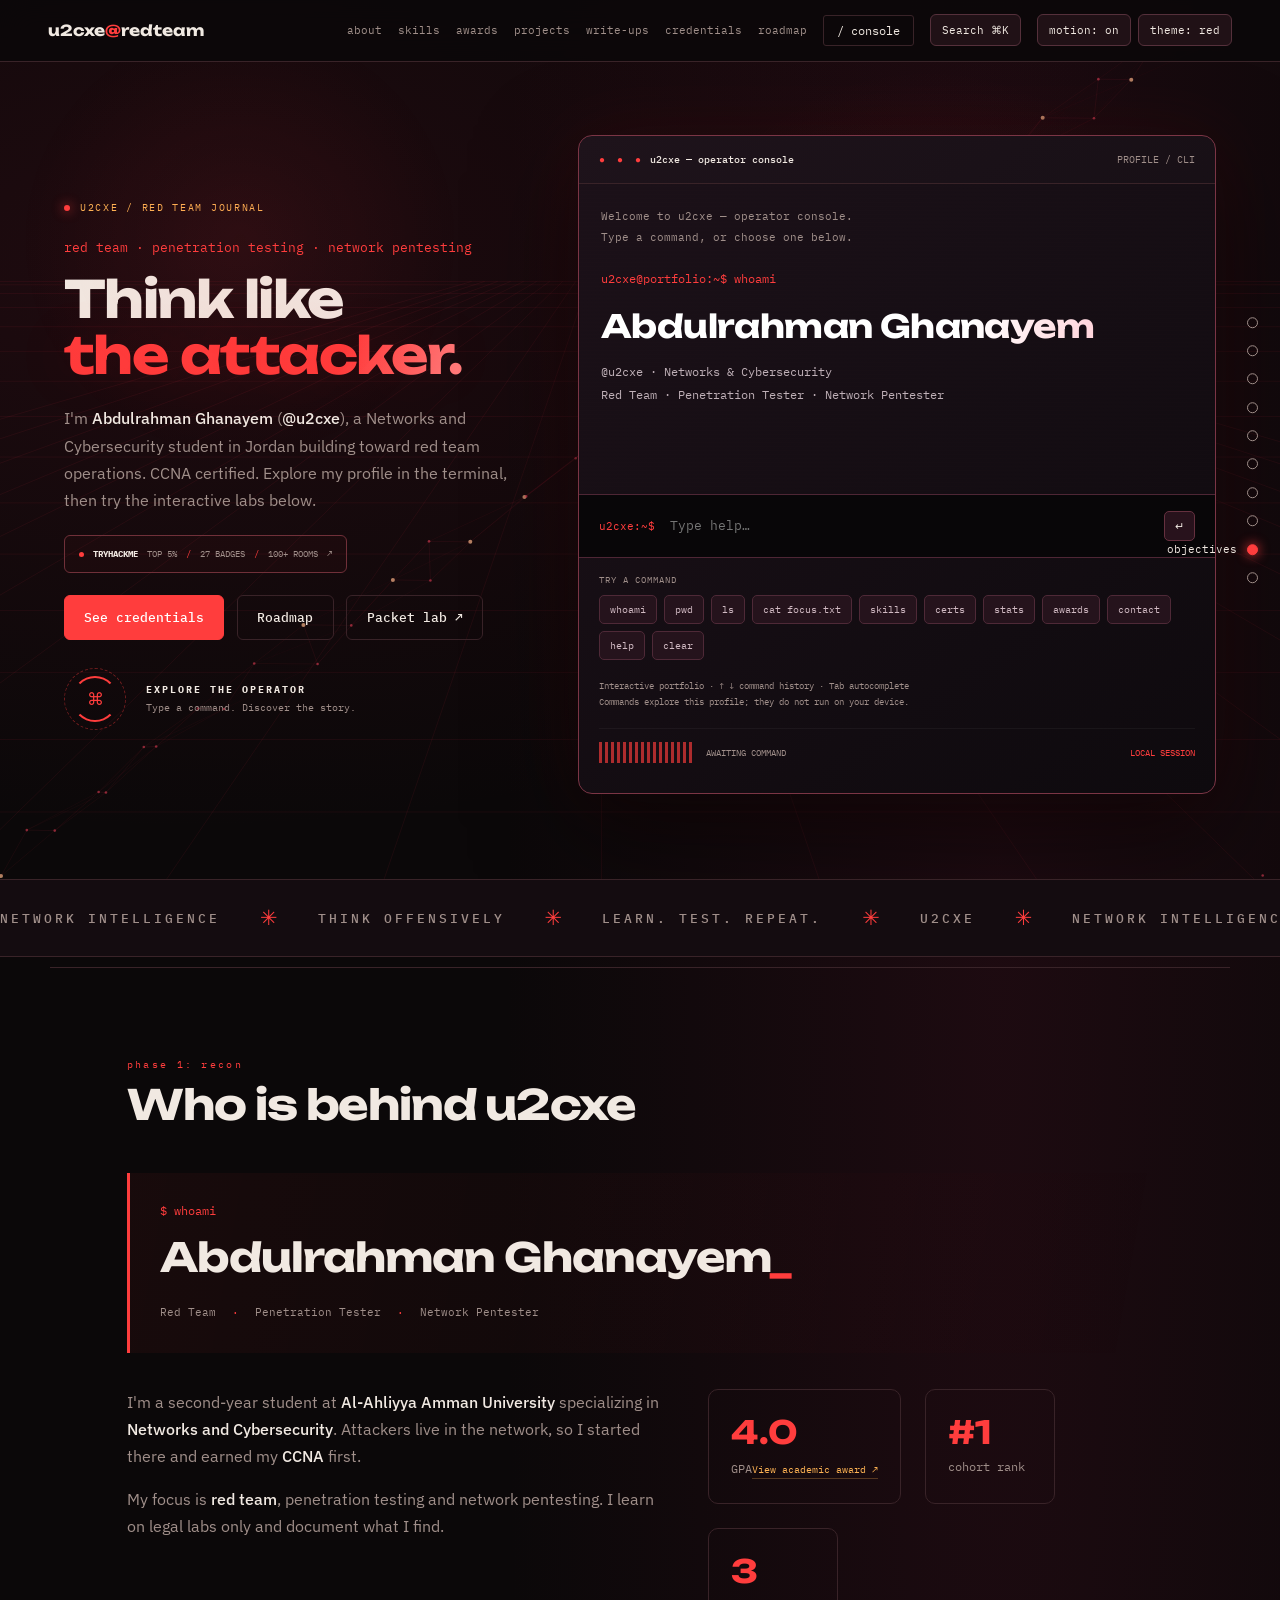
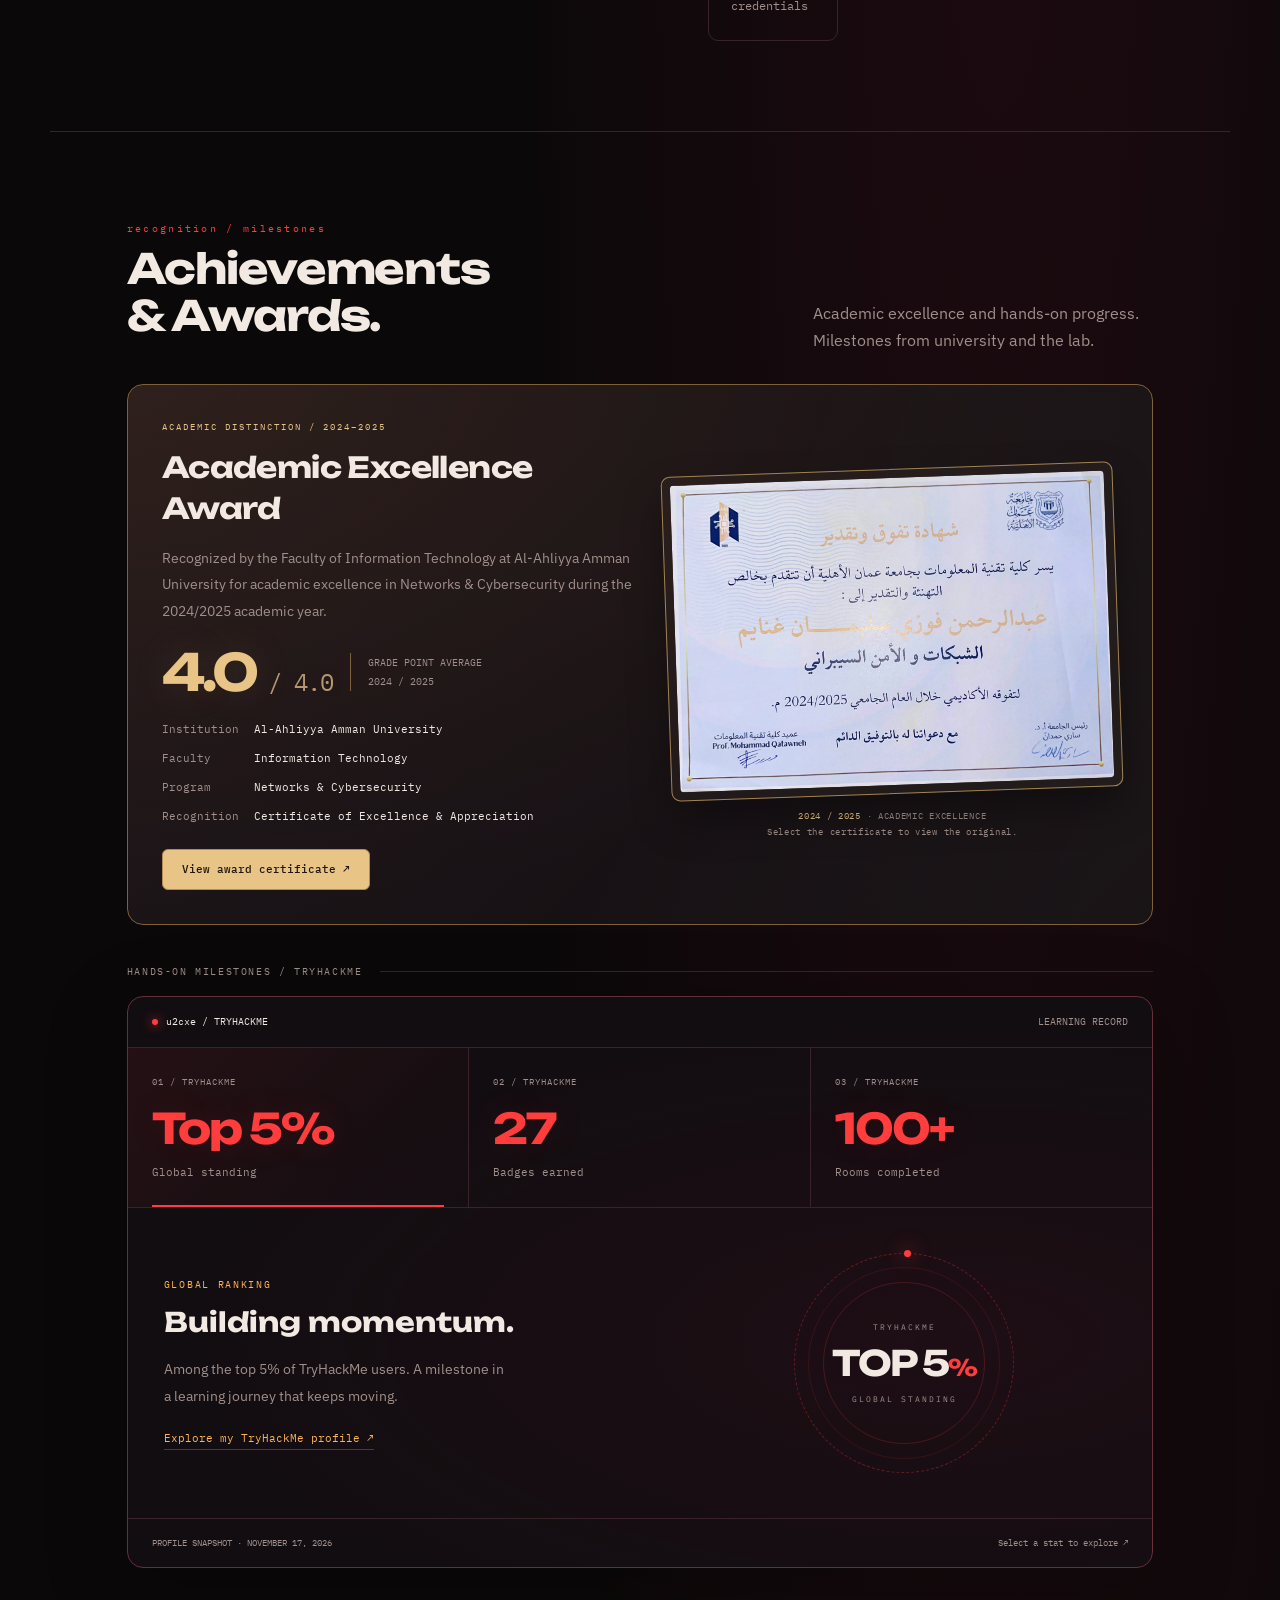
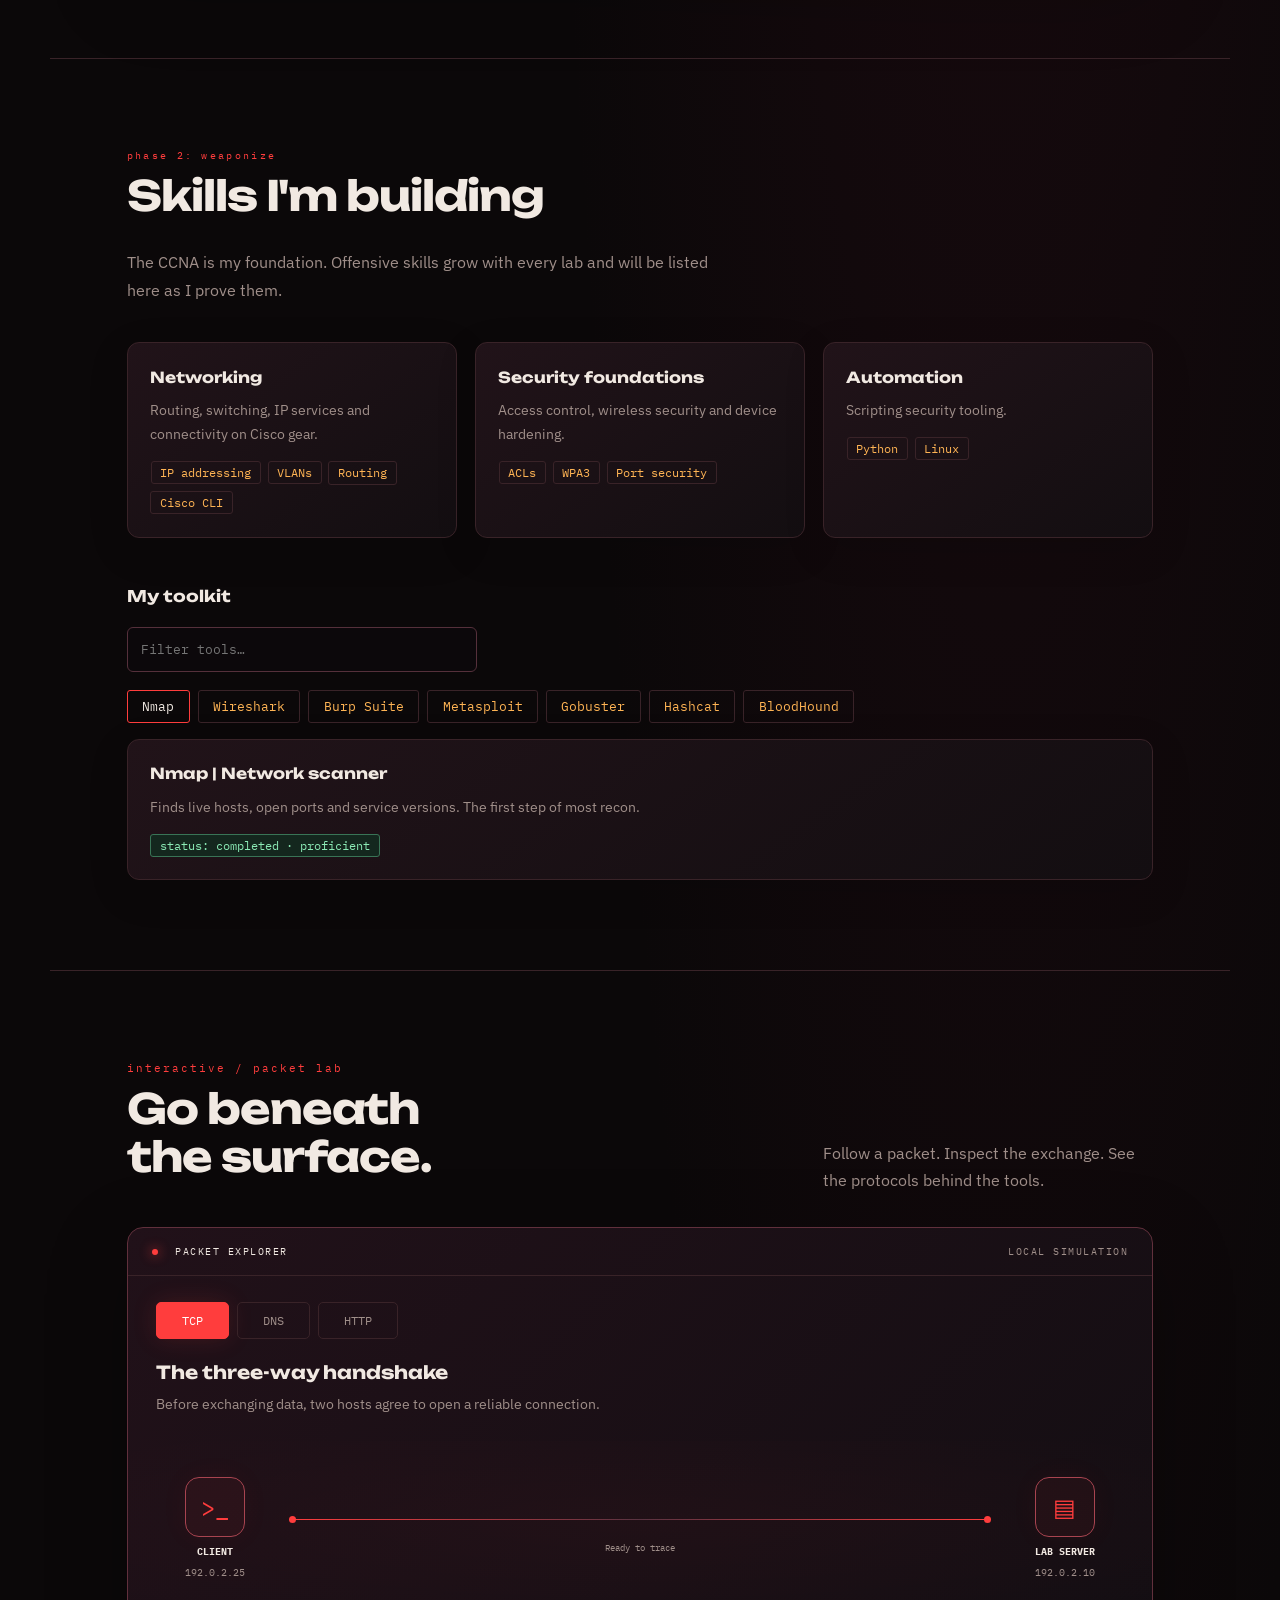
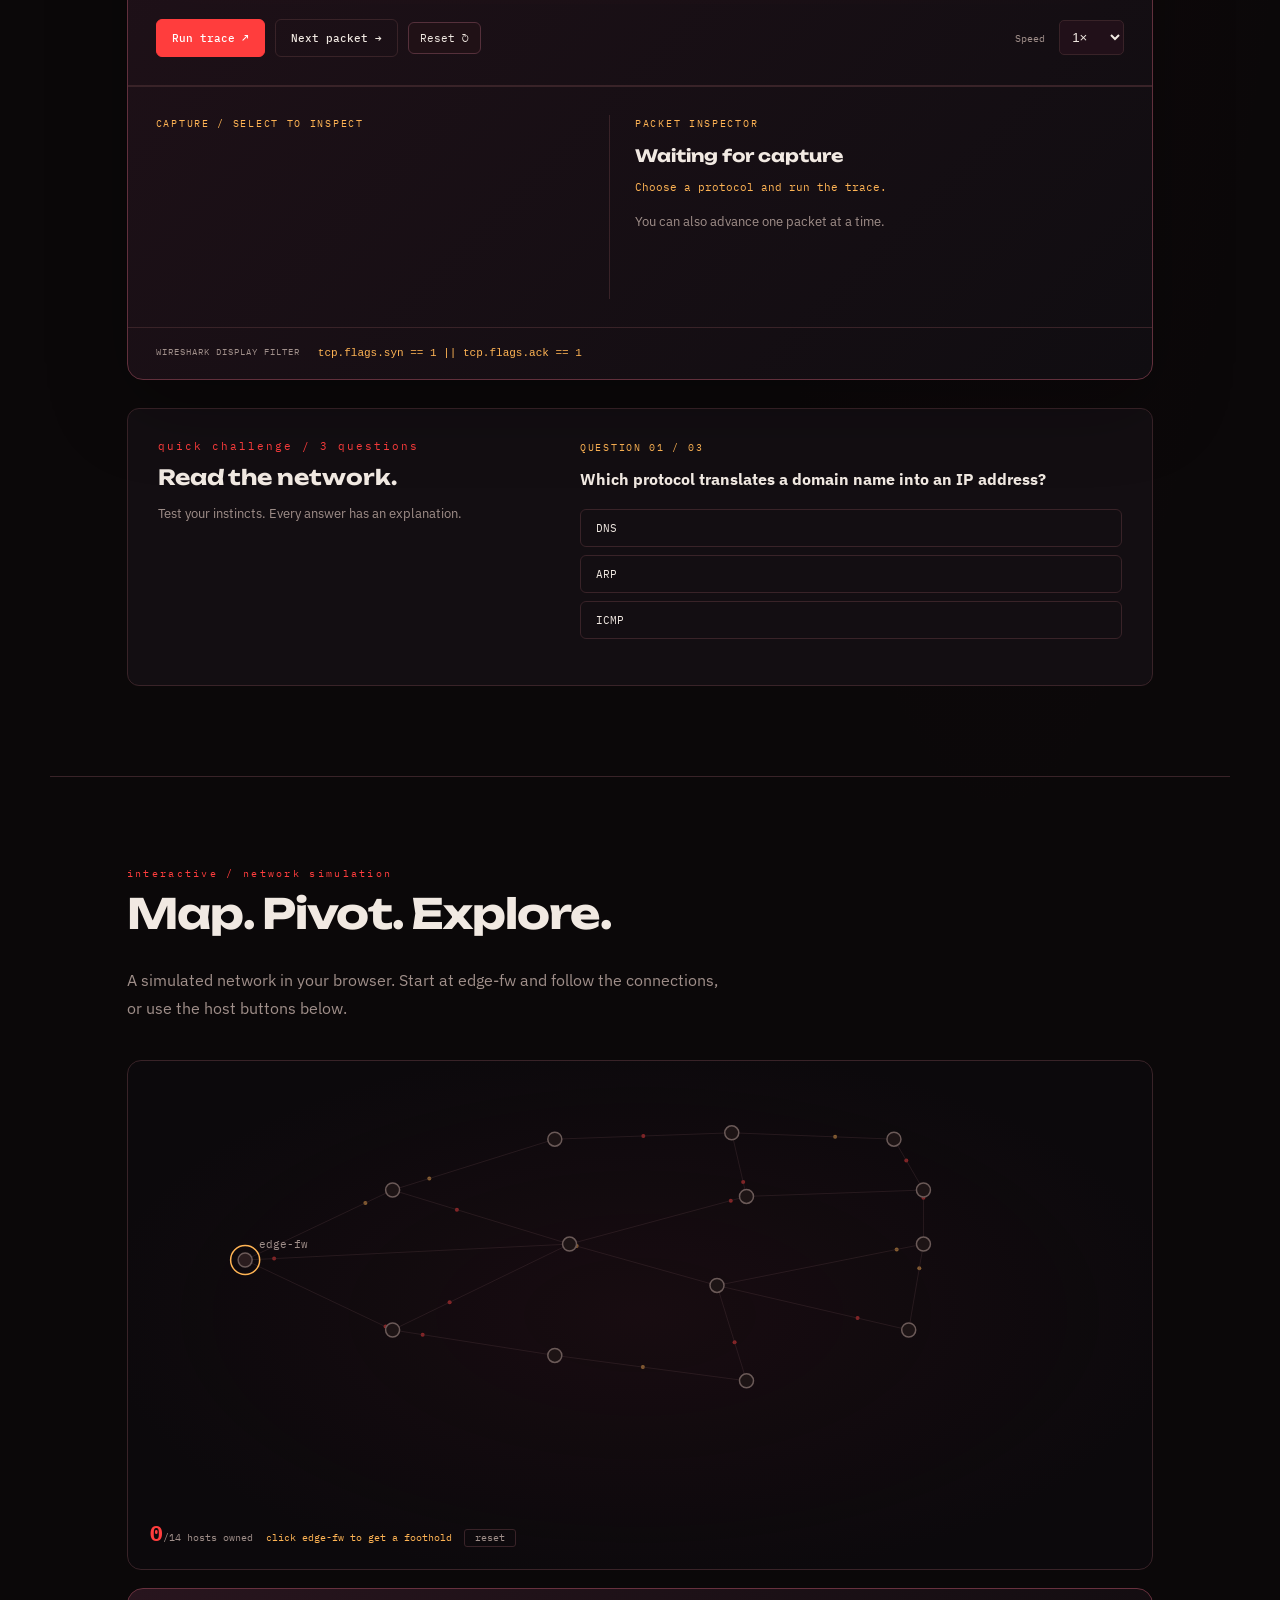
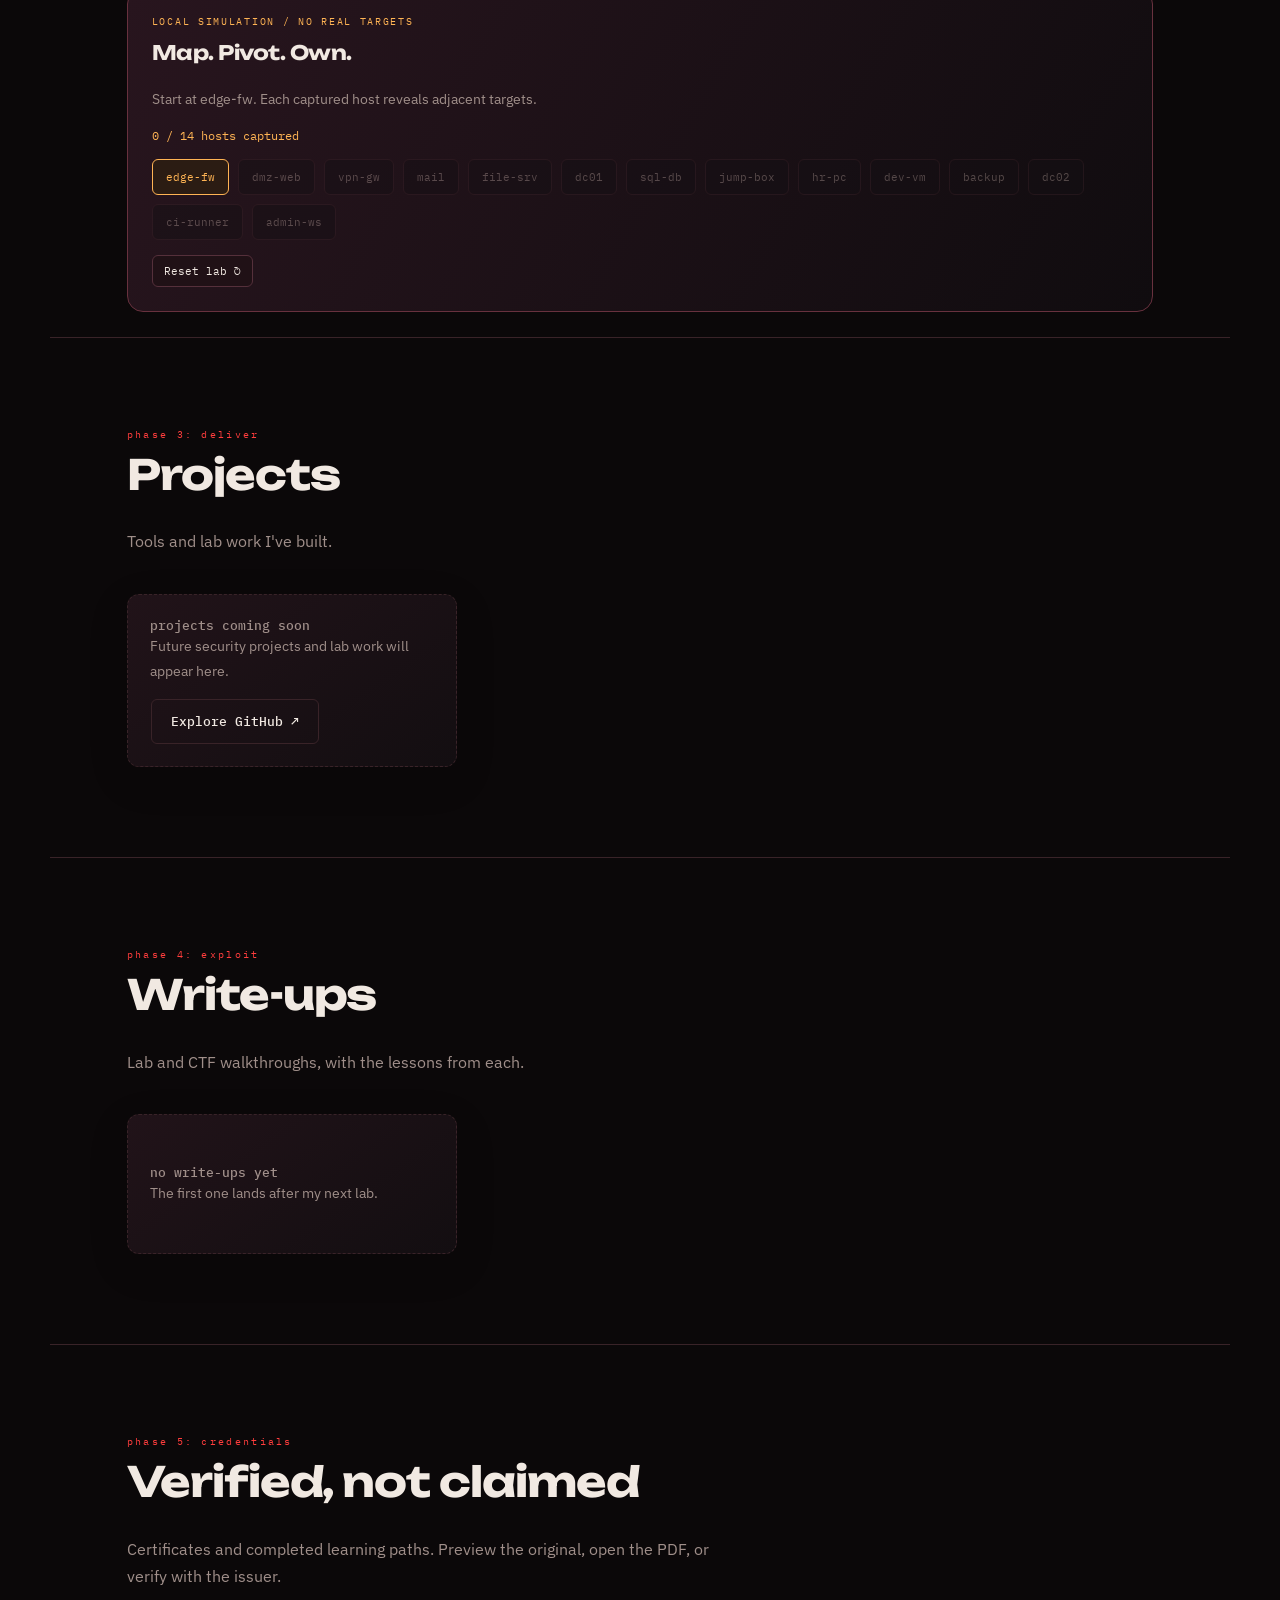
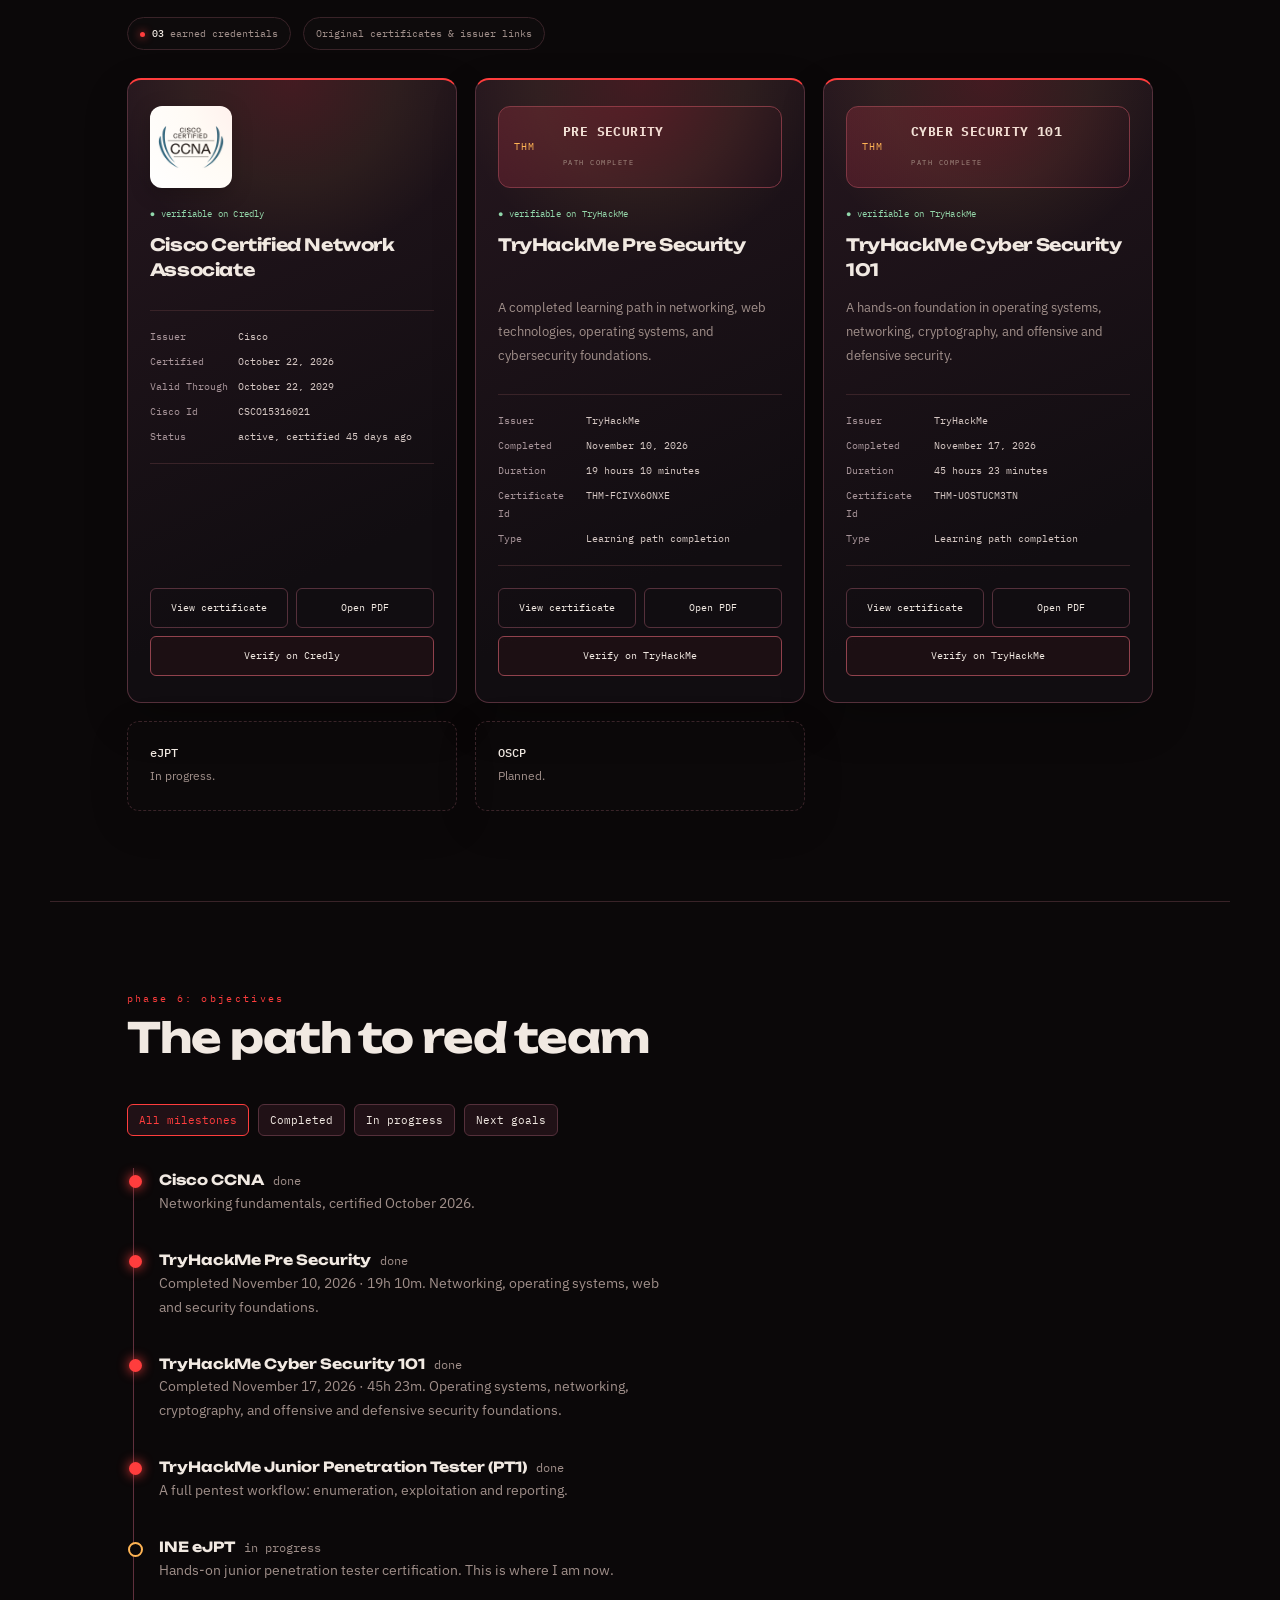
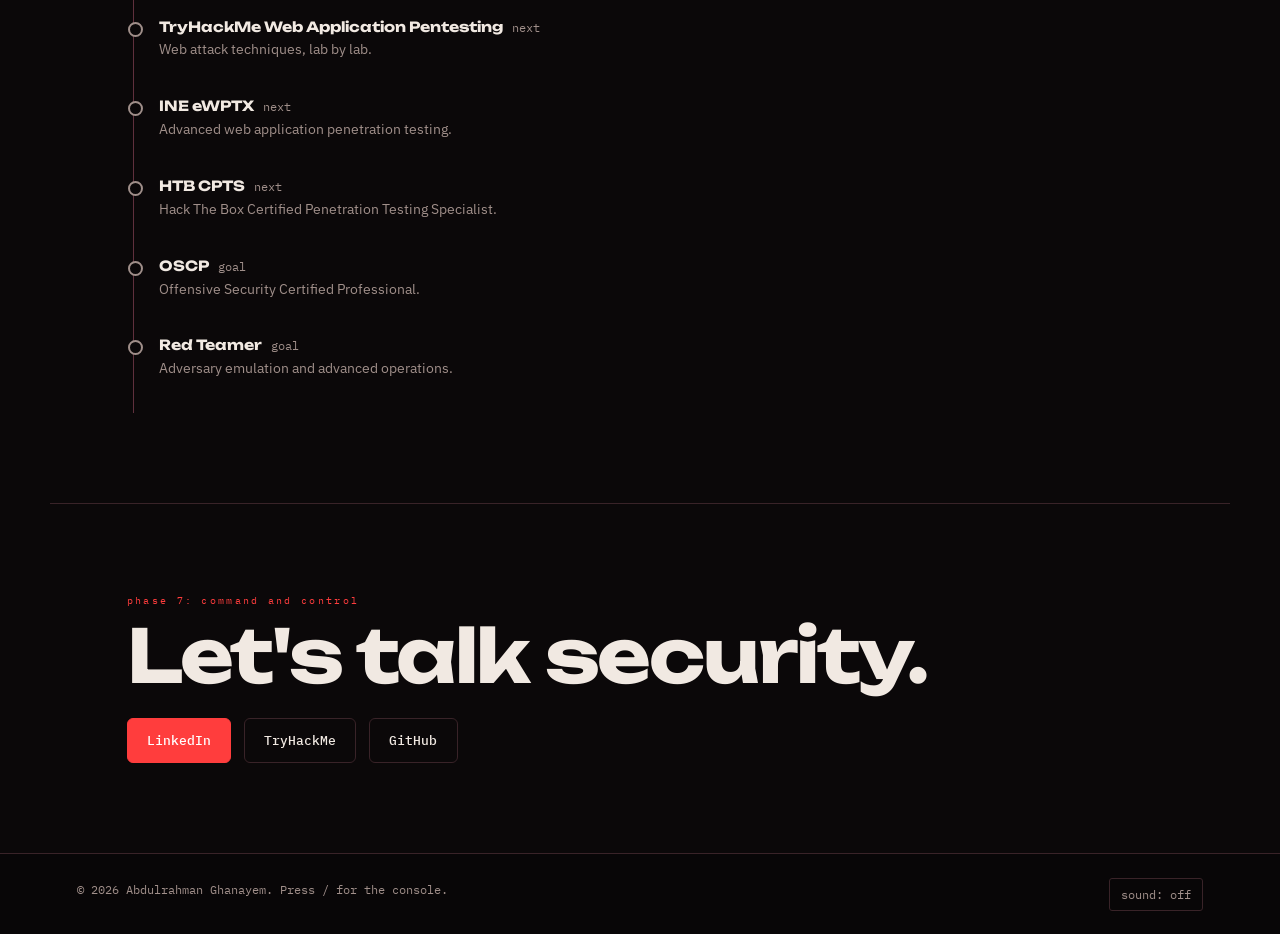
==== commit 6a1ccc66: "Add files via upload" ====
--- a/index.html
+++ b/index.html
@@ -73,7 +73,7 @@
 .th{font:700 1rem var(--d);margin:3rem 0 1rem}#tp{min-height:120px}#tp h3{animation:fi .4s}
 .calm *,.calm *::before,.calm *::after{animation:none!important;transition:none!important}.calm .rv{opacity:1!important;transform:none!important}
 @media(max-width:820px){nav a,.rail,#log{display:none}.about{grid-template-columns:1fr}.cert{grid-template-columns:1fr}.hc{max-width:none}.hero{align-items:flex-start}}
-</style><link rel="stylesheet" href="upgrade.css"><link rel="icon" href="favicon.ico" sizes="any"><link rel="icon" type="image/png" href="favicon.png"><link rel="apple-touch-icon" href="apple-touch-icon.png"><meta name="theme-color" content="#0b0809"><link rel="stylesheet" href="interactive.css"><link rel="stylesheet" href="achievements.css"><link rel="stylesheet" href="awards.css"><link rel="stylesheet" href="refinement.css"><link rel="stylesheet" href="terminal.css"><link rel="stylesheet" href="motion.css"><link rel="stylesheet" href="cursor.css"><link rel="stylesheet" href="spark.css"></head><body>
+</style><link rel="stylesheet" href="upgrade.css"><link rel="icon" href="favicon.ico" sizes="any"><link rel="icon" type="image/png" href="favicon.png"><link rel="apple-touch-icon" href="apple-touch-icon.png"><meta name="theme-color" content="#0b0809"><link rel="stylesheet" href="interactive.css"><link rel="stylesheet" href="achievements.css"><link rel="stylesheet" href="awards.css"><link rel="stylesheet" href="refinement.css"><link rel="stylesheet" href="terminal.css"><link rel="stylesheet" href="motion.css"><link rel="stylesheet" href="cursor.css"><link rel="stylesheet" href="spark.css?v=11.1"></head><body>
 <div id="boot"><div id="bl"></div><small>press any key to skip</small></div>
 <div class="prog" id="pg"></div><div class="ring" id="rg" aria-hidden="true"></div>
 <header><a class="brand" href="#top">u2cxe<i>@</i>redteam</a><nav><a href="#recon">about</a><a href="#weapon">skills</a><a href="#deliver">projects</a><a href="#exploit">write-ups</a><a href="#creds">credentials</a><a href="#path">roadmap</a><button id="cb" type="button">/ console</button></nav></header>
@@ -206,12 +206,12 @@
 
 /* extras */
 const dn=Math.floor((Date.now()-new Date('2026-10-22'))/864e5);$('#cs').textContent=dn>0?'active, certified '+dn+' days ago':'active';
-addEventListener('pointermove',e=>{B.style.setProperty('--sx',e.clientX+'px');B.style.setProperty('--sy',e.clientY+'px')});
+/* Pointer spotlight uses an isolated compositor layer in precision.js. */
 $$('.btn').forEach(b=>{b.addEventListener('pointermove',e=>{if(calm||e.pointerType!=='mouse')return;const r=b.getBoundingClientRect();b.style.transform=`translate(${(e.clientX-r.left-r.width/2)*.2}px,${(e.clientY-r.top-r.height/2)*.3}px)`});b.addEventListener('pointerleave',()=>b.style.transform='')});
 const T={Nmap:['Network scanner','Finds live hosts, open ports and service versions. The first step of most recon.'],Wireshark:['Packet analyzer','Captures traffic so you can see exactly what crosses the wire.'],'Burp Suite':['Web proxy','Intercepts and modifies web requests to test applications.'],Metasploit:['Exploitation framework','Organizes exploits and payloads for authorized testing.'],Gobuster:['Content discovery','Brute-forces directories and files on web servers.'],Hashcat:['Password recovery','Tests how well password hashes resist cracking.'],BloodHound:['AD attack paths','Maps Active Directory relationships to find privilege escalation routes.']};
 const tl=$('#tl'),tp=$('#tp');function ts(k){tp.replaceChildren();const h=document.createElement('h3'),p=document.createElement('p'),s=document.createElement('div');h.textContent=k+' | '+T[k][0];p.textContent=T[k][1];s.className='chips';const badge=document.createElement('span');const proficient=['Nmap','Wireshark'].includes(k);badge.textContent=proficient?'status: completed · proficient':'status: learning';badge.className=proficient?'tool-proficient':'';s.append(badge);tp.append(h,p,s);$$('#tl button').forEach(b=>b.classList.toggle('on',b.textContent===k));beep(520)}
 Object.keys(T).forEach(k=>{const b=document.createElement('button');b.type='button';b.textContent=k;b.onclick=()=>ts(k);tl.append(b)});ts('Nmap');
 function th(){B.classList.toggle('ice');const c=getComputedStyle(B);R=c.getPropertyValue('--red').trim();Am=c.getPropertyValue('--amb').trim();$('#th').textContent='theme: '+(B.classList.contains('ice')?'ice':'red')}
 $('#th').onclick=th;$('#sn').onclick=function(){snd=!snd;this.textContent='sound: '+(snd?'on':'off');beep(660)};
-</script><script src="upgrade.js"></script><script src="interactive.js"></script><script src="achievements.js"></script><script src="awards.js"></script><script src="terminal.js"></script><script src="motion.js"></script><script src="precision.js"></script></body></html>
-
+</script><script src="upgrade.js"></script><script src="interactive.js"></script><script src="achievements.js"></script><script src="awards.js"></script><script src="terminal.js"></script><script src="motion.js"></script><script src="precision.js?v=11.1"></script></body></html>
+
--- a/spark.css
+++ b/spark.css
@@ -1,18 +1,26 @@
-/* Compact orbital sparks replace the targeting brackets entirely. */
-@media(hover:hover) and (pointer:fine){html,body,body *,dialog,dialog *,dialog::backdrop{cursor:url('assets/spark.svg') 16 16,crosshair!important}a,a *,button,button *,[role=button]{cursor:url('assets/spark-link.svg') 16 16,pointer!important}input,textarea,[contenteditable=true]{cursor:text!important}button:disabled{cursor:not-allowed!important}}
-.precision-reticle .reticle-orbit{display:none}
-.precision-reticle .reticle-frame{width:28px;height:28px;left:-14px;top:-14px;animation:spark-spin 3s linear infinite;transition:scale .25s;transform:none;scale:1}
-.precision-reticle .reticle-frame i{inset:auto;left:12px;top:0;width:4px;height:8px;border:0;border-radius:100% 10% 100% 15%;background:linear-gradient(var(--cursor-color),#fff0);transform-origin:2px 14px;filter:drop-shadow(0 0 2px var(--cursor-color));transition:height .25s,opacity .25s}
-.precision-reticle .reticle-frame i:nth-child(1){transform:rotate(0deg)}
-.precision-reticle .reticle-frame i:nth-child(2){transform:rotate(120deg)}
-.precision-reticle .reticle-frame i:nth-child(3){transform:rotate(240deg)}
-.precision-reticle .reticle-frame i:nth-child(4){display:none}
-.precision-reticle.target .reticle-frame{width:28px;height:28px;left:-14px;top:-14px;scale:1.1;animation-duration:1.1s}
-.precision-reticle.target .reticle-frame i{height:11px;background:linear-gradient(#ffe2b5,var(--cursor-color),transparent)}
-.precision-reticle.pressed .reticle-frame{scale:.55}
-.precision-reticle .reticle-pulse{width:22px;height:22px;left:-11px;top:-11px;border:1px solid var(--cursor-color)}
-.precision-reticle.spark-click .reticle-pulse{animation:spark-burst .55s ease-out}
-.precision-reticle.editing .reticle-frame{opacity:0}
-@keyframes spark-spin{to{transform:rotate(360deg)}}
-@keyframes spark-burst{0%{opacity:.9;transform:scale(.5) rotate(0);border-radius:30%}100%{opacity:0;transform:scale(2) rotate(90deg);border-radius:50%}}
-.calm .precision-reticle .reticle-frame{animation:none}
+/* Compact orbital sparks replace the targeting brackets entirely. */
+@media(hover:hover) and (pointer:fine){html,body,body *,dialog,dialog *,dialog::backdrop{cursor:url('assets/spark.svg') 16 16,crosshair!important}a,a *,button,button *,[role=button]{cursor:url('assets/spark-link.svg') 16 16,pointer!important}input,textarea,[contenteditable=true]{cursor:text!important}button:disabled{cursor:not-allowed!important}}
+.precision-reticle .reticle-orbit{display:none}
+.precision-reticle .reticle-frame{width:28px;height:28px;left:-14px;top:-14px;animation:spark-spin 3s linear infinite;transition:scale .25s;transform:none;scale:1}
+.precision-reticle .reticle-frame i{inset:auto;left:12px;top:0;width:4px;height:8px;border:0;border-radius:100% 10% 100% 15%;background:linear-gradient(var(--cursor-color),#fff0);transform-origin:2px 14px;filter:drop-shadow(0 0 2px var(--cursor-color));transition:height .25s,opacity .25s}
+.precision-reticle .reticle-frame i:nth-child(1){transform:rotate(0deg)}
+.precision-reticle .reticle-frame i:nth-child(2){transform:rotate(120deg)}
+.precision-reticle .reticle-frame i:nth-child(3){transform:rotate(240deg)}
+.precision-reticle .reticle-frame i:nth-child(4){display:none}
+.precision-reticle.target .reticle-frame{width:28px;height:28px;left:-14px;top:-14px;scale:1.1;animation-duration:3s}
+.precision-reticle.target .reticle-frame i{height:11px;background:linear-gradient(#ffe2b5,var(--cursor-color),transparent)}
+.precision-reticle.pressed .reticle-frame{scale:.55}
+.precision-reticle .reticle-pulse{width:22px;height:22px;left:-11px;top:-11px;border:1px solid var(--cursor-color)}
+.precision-reticle.spark-click .reticle-pulse{animation:spark-burst .55s ease-out}
+.precision-reticle.editing .reticle-frame{opacity:0}
+@keyframes spark-spin{to{transform:rotate(360deg)}}
+@keyframes spark-burst{0%{opacity:.9;transform:scale(.5) rotate(0);border-radius:30%}100%{opacity:0;transform:scale(2) rotate(90deg);border-radius:50%}}
+.calm .precision-reticle .reticle-frame{animation:none}
+
+/* Constant rotation avoids angle jumps on rapid hover changes. */
+body::before{display:none}
+.pointer-spotlight{position:fixed;left:0;top:0;width:480px;height:480px;background:radial-gradient(circle,#ff3d3d12,transparent 65%);pointer-events:none;z-index:1;will-change:transform;contain:strict}
+.precision-reticle .reticle-frame{will-change:transform;backface-visibility:hidden}
+.precision-reticle .reticle-frame i{filter:none}
+.precision-reticle.spark-click .reticle-pulse,.precision-reticle.pressed .reticle-pulse{animation:none}
+@media(hover:none),(pointer:coarse){.pointer-spotlight{display:none}}
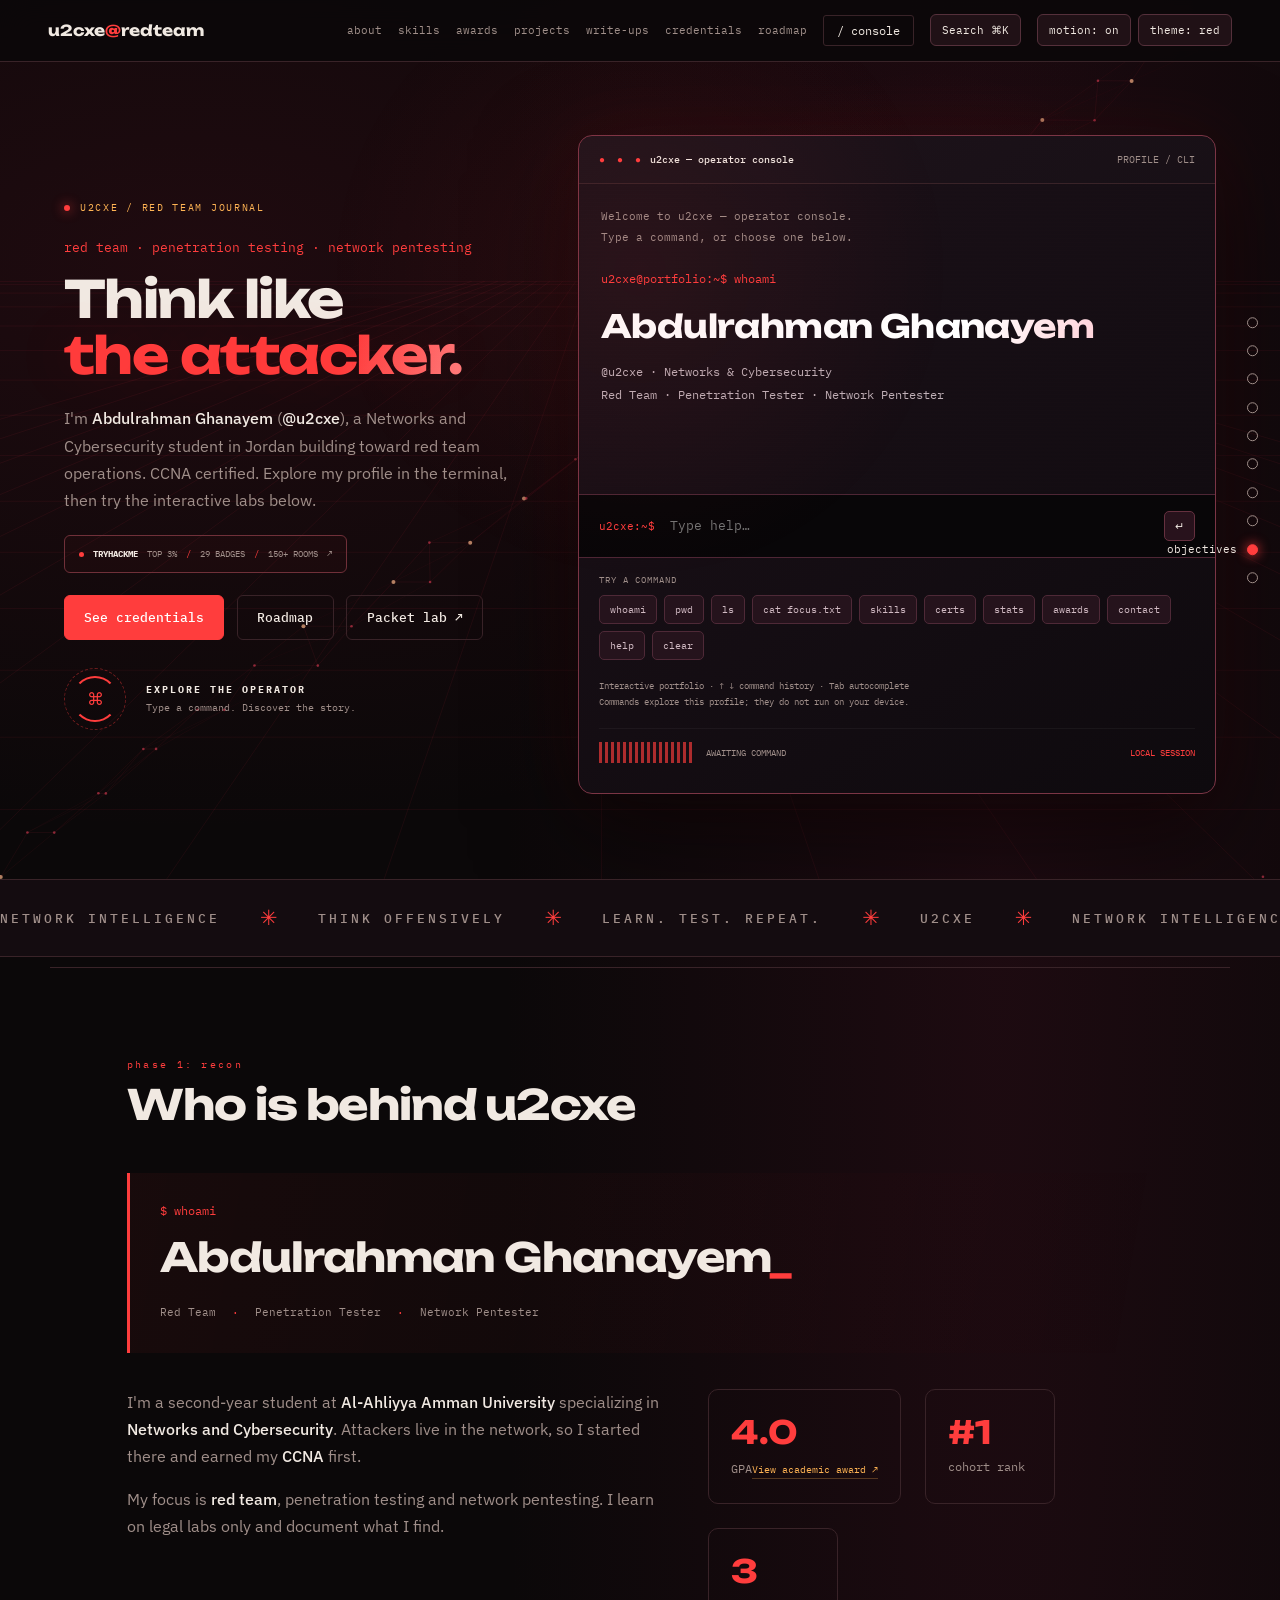
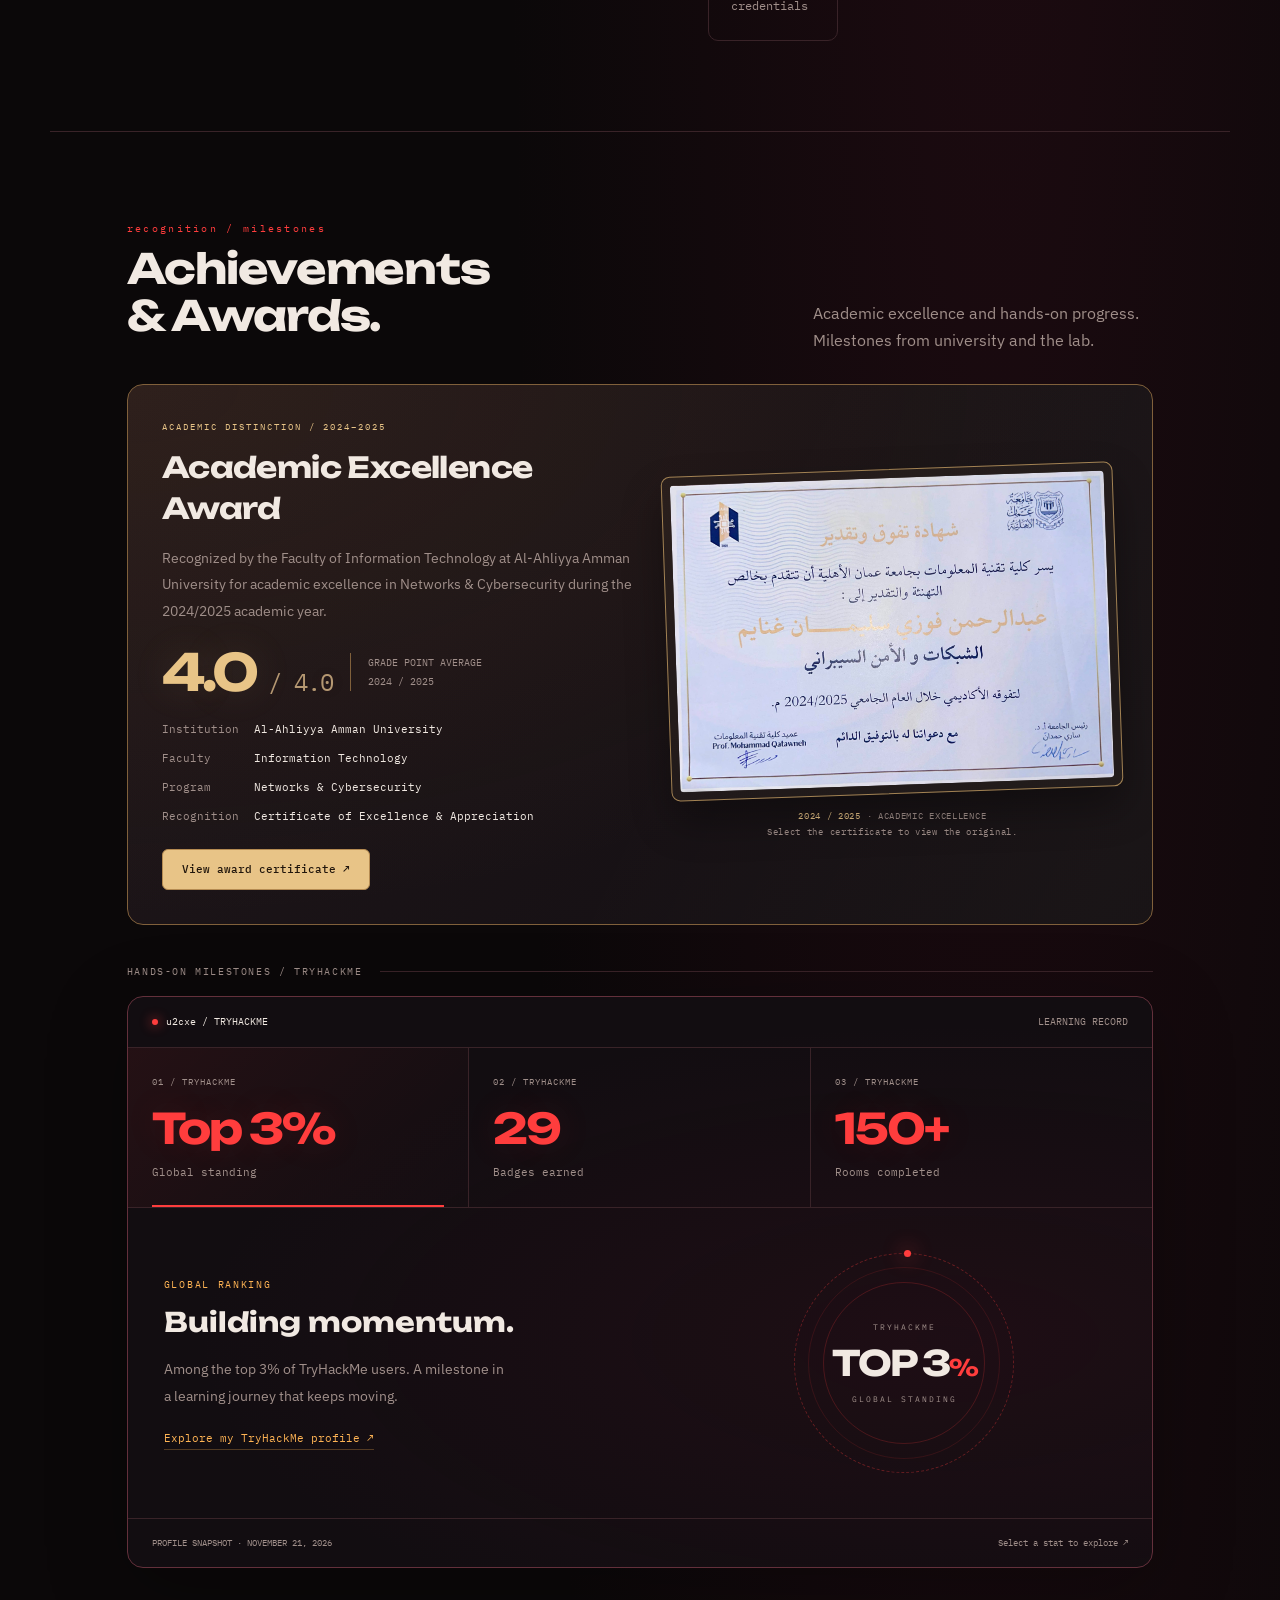
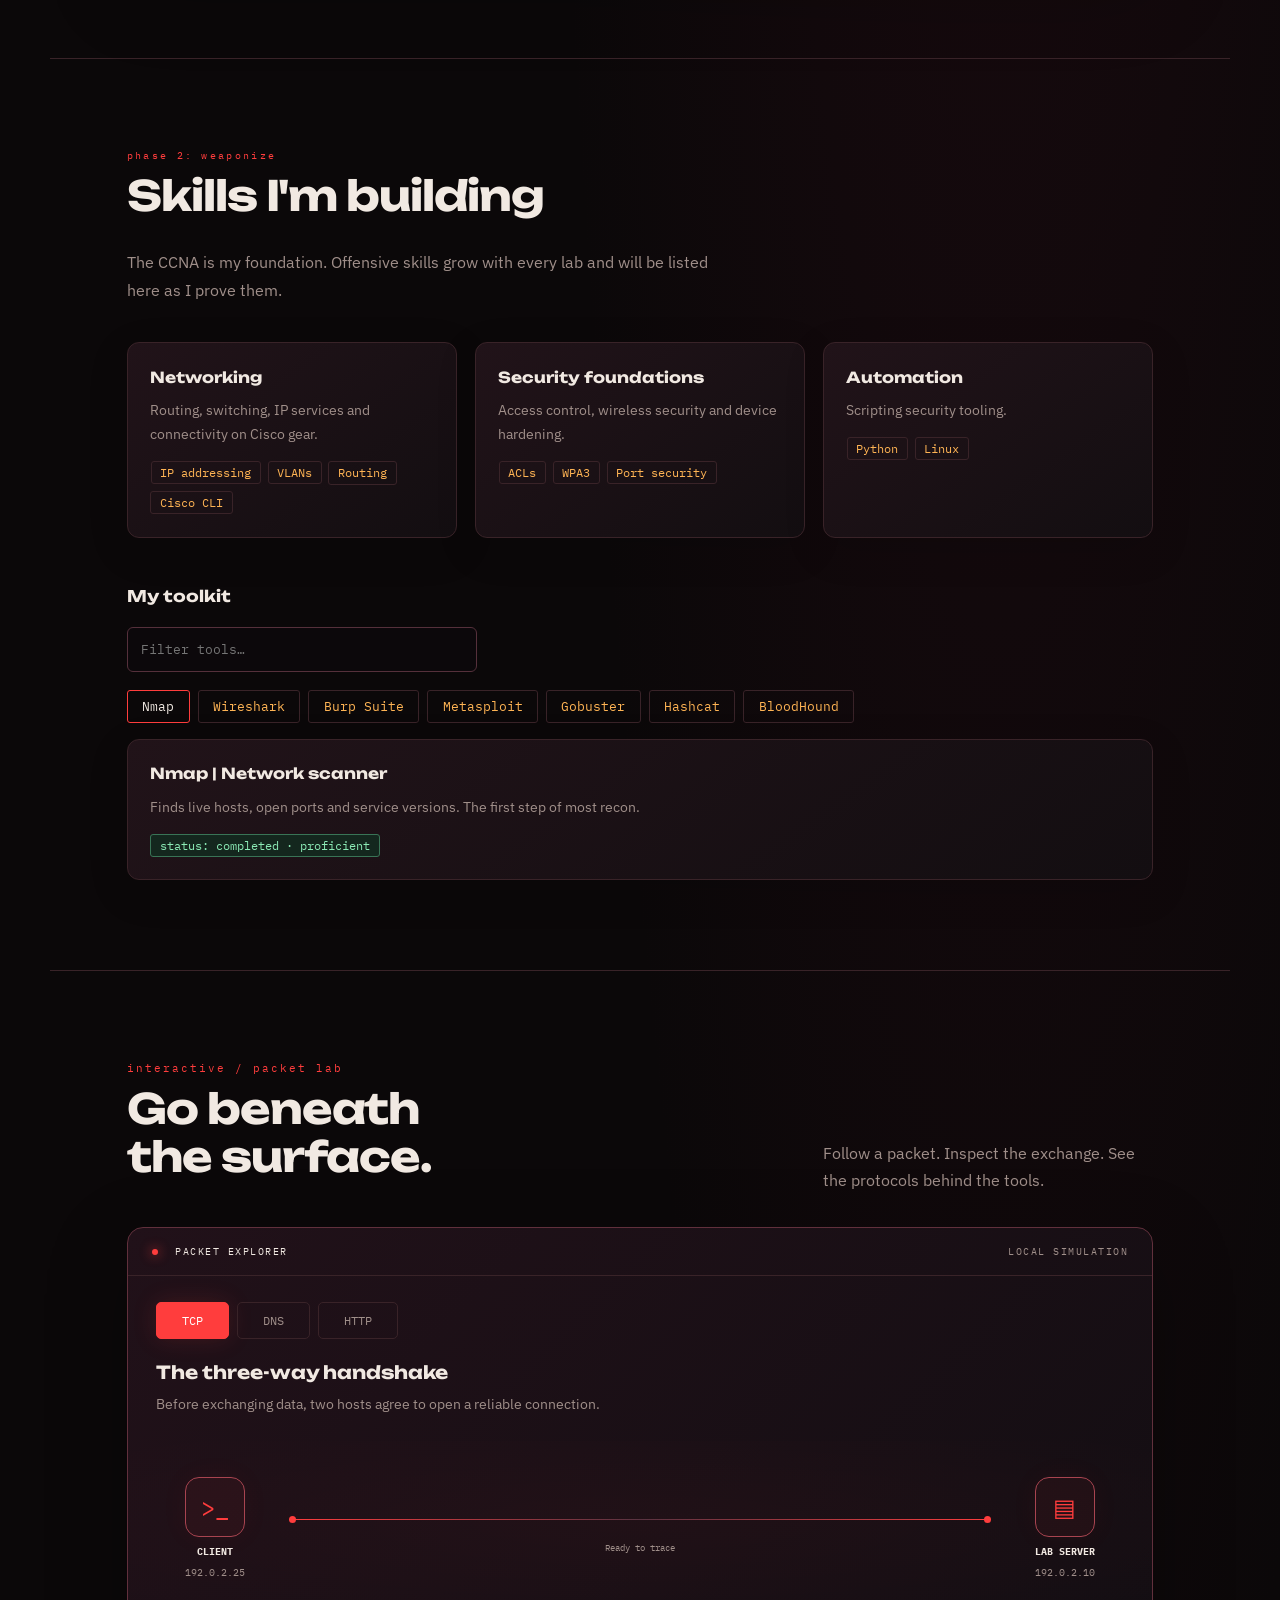
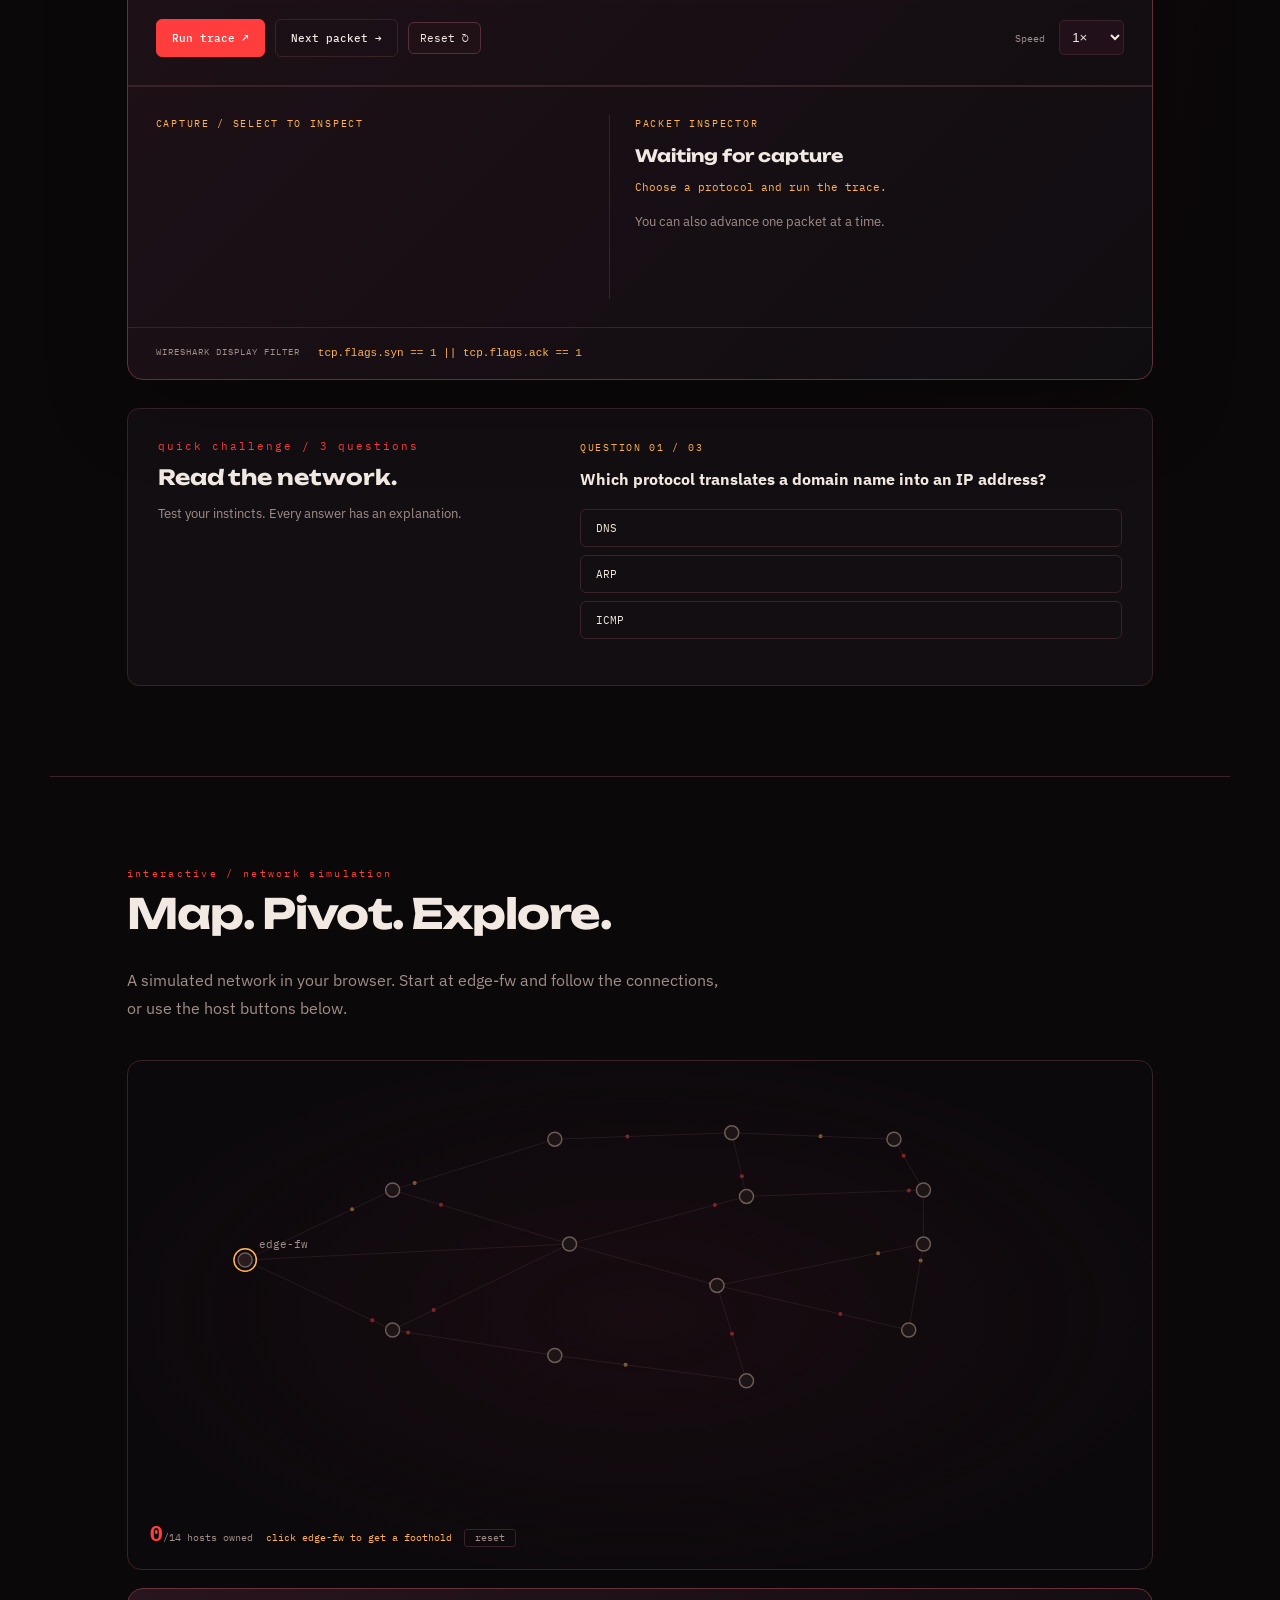
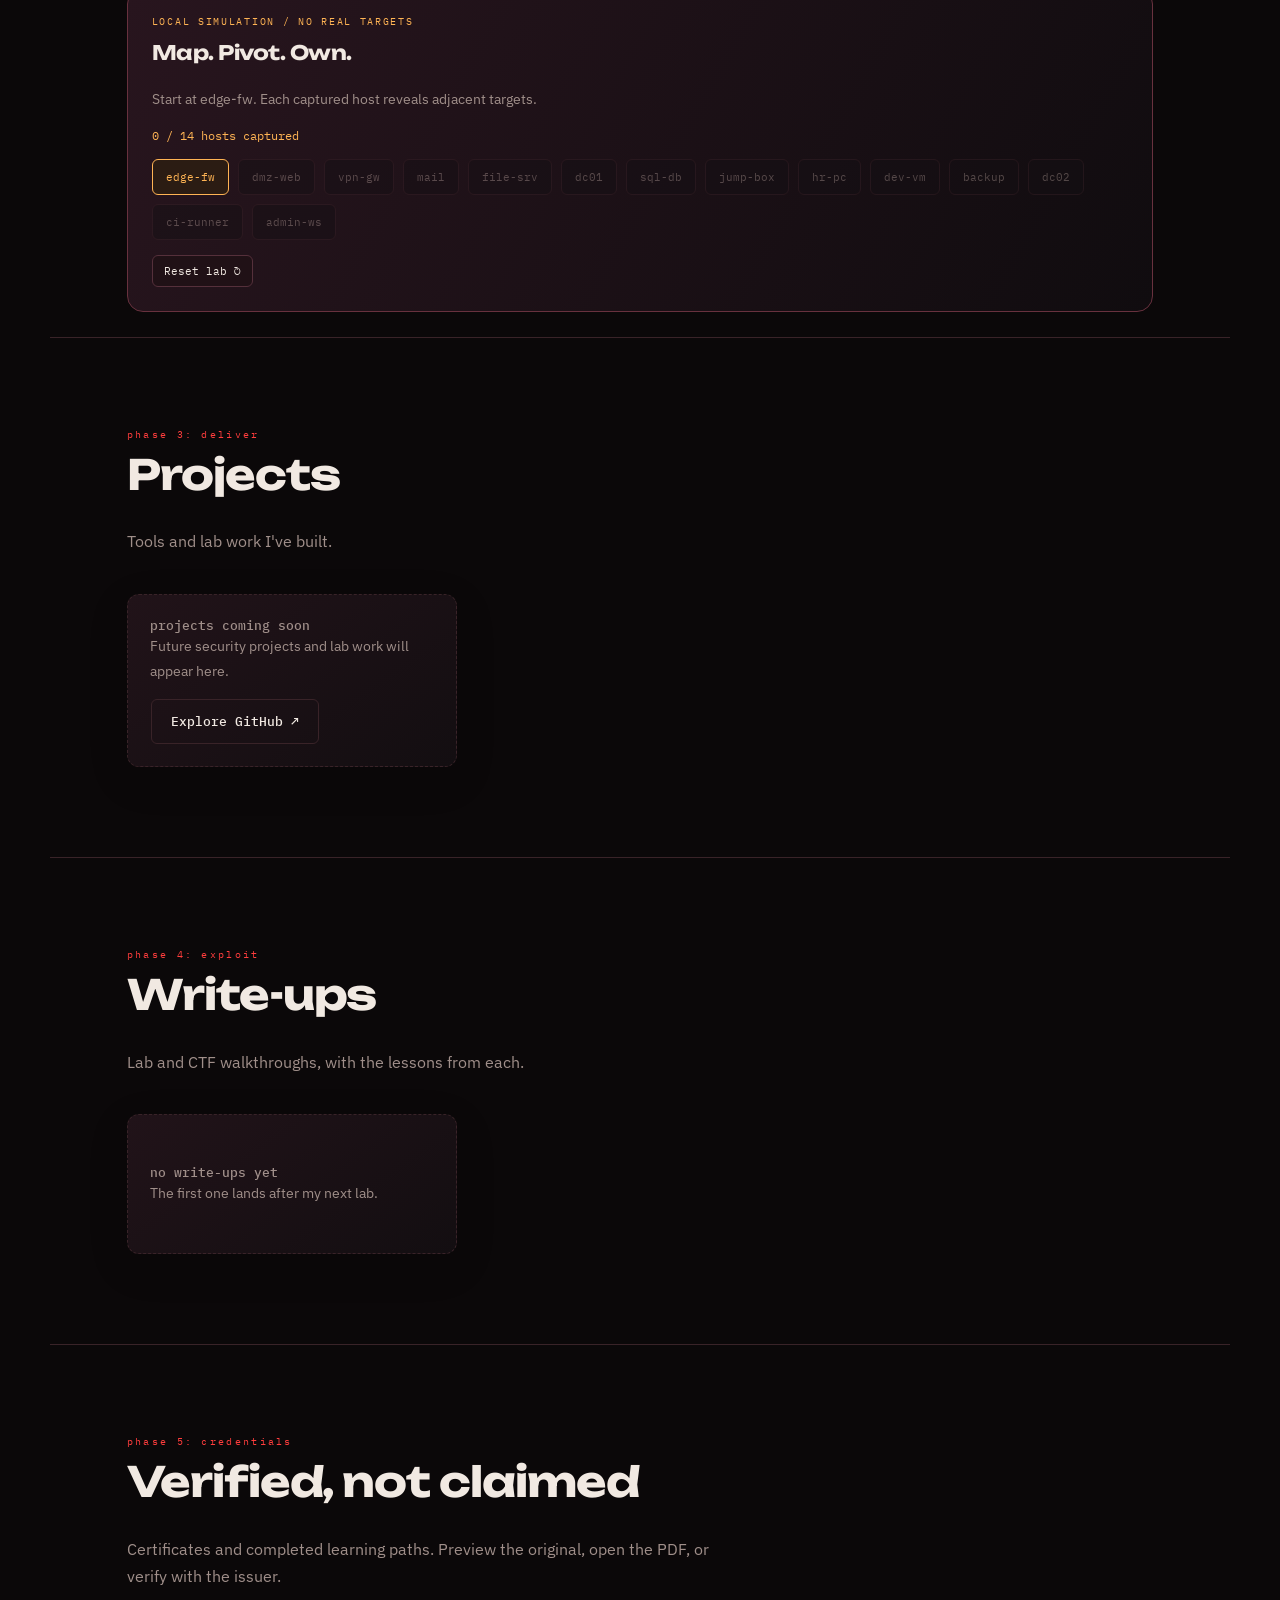
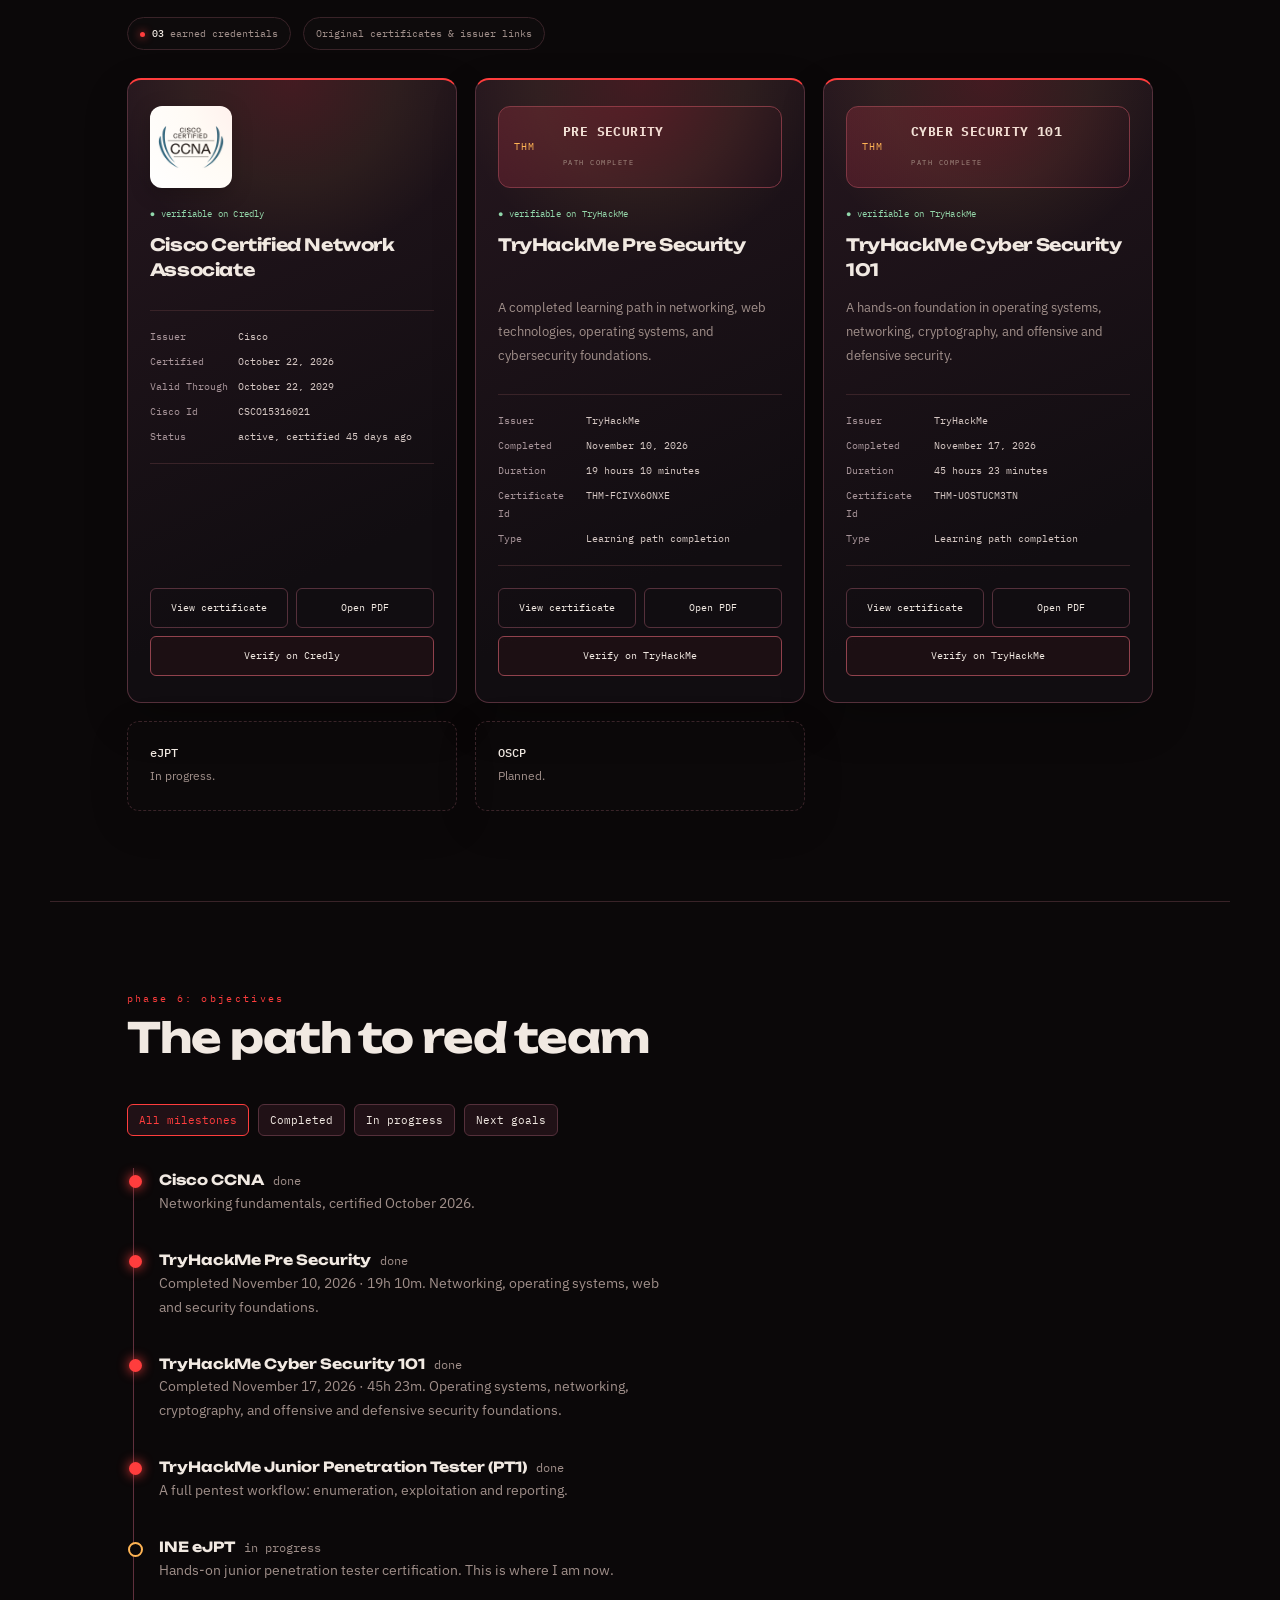
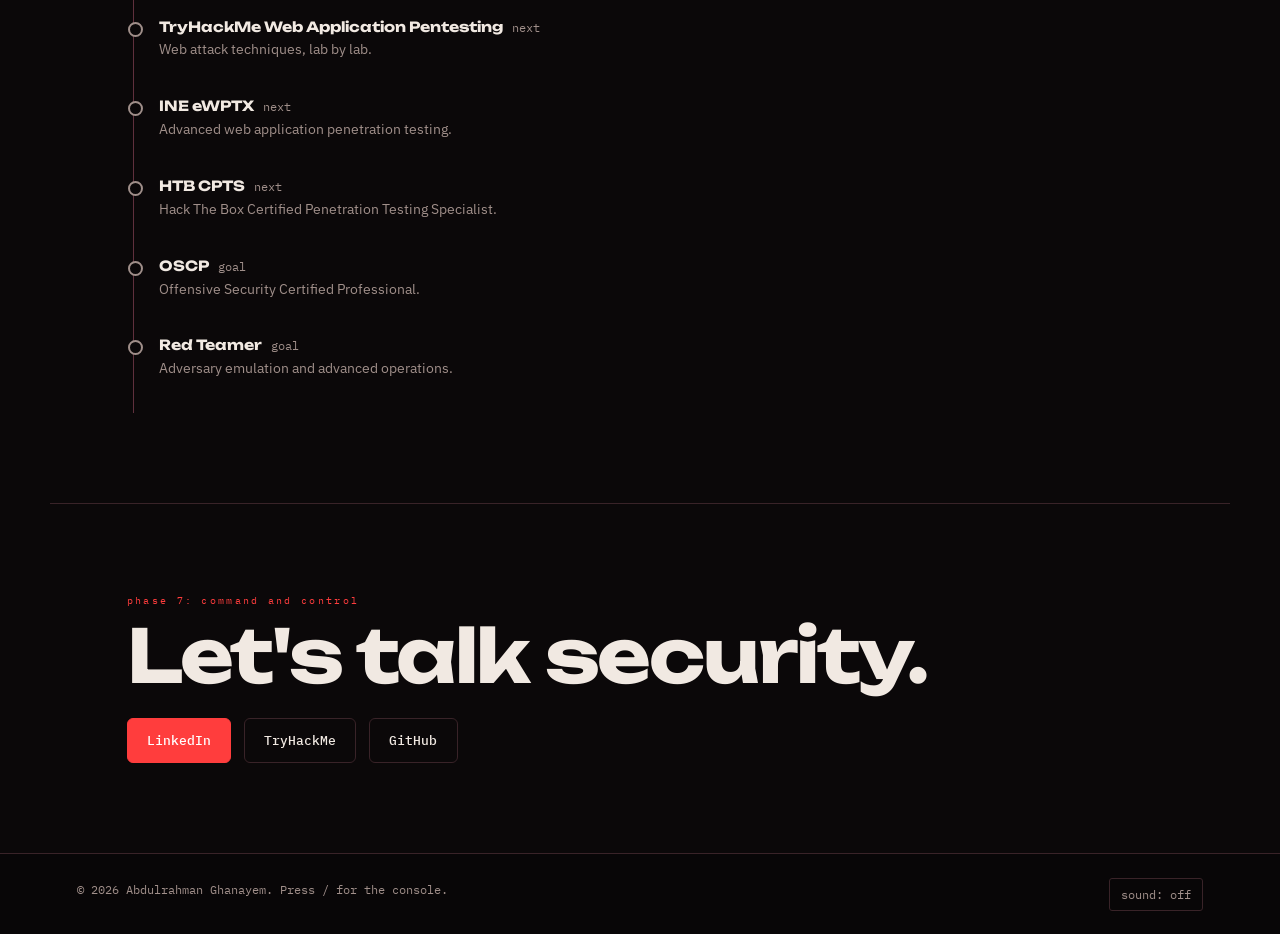
==== commit df21e643: "Add files via upload" ====
--- a/index.html
+++ b/index.html
@@ -73,7 +73,7 @@
 .th{font:700 1rem var(--d);margin:3rem 0 1rem}#tp{min-height:120px}#tp h3{animation:fi .4s}
 .calm *,.calm *::before,.calm *::after{animation:none!important;transition:none!important}.calm .rv{opacity:1!important;transform:none!important}
 @media(max-width:820px){nav a,.rail,#log{display:none}.about{grid-template-columns:1fr}.cert{grid-template-columns:1fr}.hc{max-width:none}.hero{align-items:flex-start}}
-</style><link rel="stylesheet" href="upgrade.css"><link rel="icon" href="favicon.ico" sizes="any"><link rel="icon" type="image/png" href="favicon.png"><link rel="apple-touch-icon" href="apple-touch-icon.png"><meta name="theme-color" content="#0b0809"><link rel="stylesheet" href="interactive.css"><link rel="stylesheet" href="achievements.css"><link rel="stylesheet" href="awards.css"><link rel="stylesheet" href="refinement.css"><link rel="stylesheet" href="terminal.css"><link rel="stylesheet" href="motion.css"><link rel="stylesheet" href="cursor.css"><link rel="stylesheet" href="spark.css?v=11.1"></head><body>
+</style><link rel="stylesheet" href="upgrade.css"><link rel="icon" href="favicon.ico" sizes="any"><link rel="icon" type="image/png" href="favicon.png"><link rel="apple-touch-icon" href="apple-touch-icon.png"><meta name="theme-color" content="#0b0809"><link rel="stylesheet" href="interactive.css"><link rel="stylesheet" href="achievements.css"><link rel="stylesheet" href="awards.css"><link rel="stylesheet" href="refinement.css"><link rel="stylesheet" href="terminal.css"><link rel="stylesheet" href="motion.css"><link rel="stylesheet" href="cursor.css"><link rel="stylesheet" href="spark.css"></head><body>
 <div id="boot"><div id="bl"></div><small>press any key to skip</small></div>
 <div class="prog" id="pg"></div><div class="ring" id="rg" aria-hidden="true"></div>
 <header><a class="brand" href="#top">u2cxe<i>@</i>redteam</a><nav><a href="#recon">about</a><a href="#weapon">skills</a><a href="#deliver">projects</a><a href="#exploit">write-ups</a><a href="#creds">credentials</a><a href="#path">roadmap</a><button id="cb" type="button">/ console</button></nav></header>
@@ -206,12 +206,12 @@
 
 /* extras */
 const dn=Math.floor((Date.now()-new Date('2026-10-22'))/864e5);$('#cs').textContent=dn>0?'active, certified '+dn+' days ago':'active';
-/* Pointer spotlight uses an isolated compositor layer in precision.js. */
+addEventListener('pointermove',e=>{B.style.setProperty('--sx',e.clientX+'px');B.style.setProperty('--sy',e.clientY+'px')});
 $$('.btn').forEach(b=>{b.addEventListener('pointermove',e=>{if(calm||e.pointerType!=='mouse')return;const r=b.getBoundingClientRect();b.style.transform=`translate(${(e.clientX-r.left-r.width/2)*.2}px,${(e.clientY-r.top-r.height/2)*.3}px)`});b.addEventListener('pointerleave',()=>b.style.transform='')});
 const T={Nmap:['Network scanner','Finds live hosts, open ports and service versions. The first step of most recon.'],Wireshark:['Packet analyzer','Captures traffic so you can see exactly what crosses the wire.'],'Burp Suite':['Web proxy','Intercepts and modifies web requests to test applications.'],Metasploit:['Exploitation framework','Organizes exploits and payloads for authorized testing.'],Gobuster:['Content discovery','Brute-forces directories and files on web servers.'],Hashcat:['Password recovery','Tests how well password hashes resist cracking.'],BloodHound:['AD attack paths','Maps Active Directory relationships to find privilege escalation routes.']};
 const tl=$('#tl'),tp=$('#tp');function ts(k){tp.replaceChildren();const h=document.createElement('h3'),p=document.createElement('p'),s=document.createElement('div');h.textContent=k+' | '+T[k][0];p.textContent=T[k][1];s.className='chips';const badge=document.createElement('span');const proficient=['Nmap','Wireshark'].includes(k);badge.textContent=proficient?'status: completed · proficient':'status: learning';badge.className=proficient?'tool-proficient':'';s.append(badge);tp.append(h,p,s);$$('#tl button').forEach(b=>b.classList.toggle('on',b.textContent===k));beep(520)}
 Object.keys(T).forEach(k=>{const b=document.createElement('button');b.type='button';b.textContent=k;b.onclick=()=>ts(k);tl.append(b)});ts('Nmap');
 function th(){B.classList.toggle('ice');const c=getComputedStyle(B);R=c.getPropertyValue('--red').trim();Am=c.getPropertyValue('--amb').trim();$('#th').textContent='theme: '+(B.classList.contains('ice')?'ice':'red')}
 $('#th').onclick=th;$('#sn').onclick=function(){snd=!snd;this.textContent='sound: '+(snd?'on':'off');beep(660)};
-</script><script src="upgrade.js"></script><script src="interactive.js"></script><script src="achievements.js"></script><script src="awards.js"></script><script src="terminal.js"></script><script src="motion.js"></script><script src="precision.js?v=11.1"></script></body></html>
-
+</script><script src="upgrade.js"></script><script src="interactive.js"></script><script src="achievements.js?v=12"></script><script src="awards.js"></script><script src="terminal.js"></script><script src="motion.js"></script><script src="precision.js"></script></body></html>
+
--- a/spark.css
+++ b/spark.css
@@ -1,26 +1,18 @@
-/* Compact orbital sparks replace the targeting brackets entirely. */
-@media(hover:hover) and (pointer:fine){html,body,body *,dialog,dialog *,dialog::backdrop{cursor:url('assets/spark.svg') 16 16,crosshair!important}a,a *,button,button *,[role=button]{cursor:url('assets/spark-link.svg') 16 16,pointer!important}input,textarea,[contenteditable=true]{cursor:text!important}button:disabled{cursor:not-allowed!important}}
-.precision-reticle .reticle-orbit{display:none}
-.precision-reticle .reticle-frame{width:28px;height:28px;left:-14px;top:-14px;animation:spark-spin 3s linear infinite;transition:scale .25s;transform:none;scale:1}
-.precision-reticle .reticle-frame i{inset:auto;left:12px;top:0;width:4px;height:8px;border:0;border-radius:100% 10% 100% 15%;background:linear-gradient(var(--cursor-color),#fff0);transform-origin:2px 14px;filter:drop-shadow(0 0 2px var(--cursor-color));transition:height .25s,opacity .25s}
-.precision-reticle .reticle-frame i:nth-child(1){transform:rotate(0deg)}
-.precision-reticle .reticle-frame i:nth-child(2){transform:rotate(120deg)}
-.precision-reticle .reticle-frame i:nth-child(3){transform:rotate(240deg)}
-.precision-reticle .reticle-frame i:nth-child(4){display:none}
-.precision-reticle.target .reticle-frame{width:28px;height:28px;left:-14px;top:-14px;scale:1.1;animation-duration:3s}
-.precision-reticle.target .reticle-frame i{height:11px;background:linear-gradient(#ffe2b5,var(--cursor-color),transparent)}
-.precision-reticle.pressed .reticle-frame{scale:.55}
-.precision-reticle .reticle-pulse{width:22px;height:22px;left:-11px;top:-11px;border:1px solid var(--cursor-color)}
-.precision-reticle.spark-click .reticle-pulse{animation:spark-burst .55s ease-out}
-.precision-reticle.editing .reticle-frame{opacity:0}
-@keyframes spark-spin{to{transform:rotate(360deg)}}
-@keyframes spark-burst{0%{opacity:.9;transform:scale(.5) rotate(0);border-radius:30%}100%{opacity:0;transform:scale(2) rotate(90deg);border-radius:50%}}
-.calm .precision-reticle .reticle-frame{animation:none}
-
-/* Constant rotation avoids angle jumps on rapid hover changes. */
-body::before{display:none}
-.pointer-spotlight{position:fixed;left:0;top:0;width:480px;height:480px;background:radial-gradient(circle,#ff3d3d12,transparent 65%);pointer-events:none;z-index:1;will-change:transform;contain:strict}
-.precision-reticle .reticle-frame{will-change:transform;backface-visibility:hidden}
-.precision-reticle .reticle-frame i{filter:none}
-.precision-reticle.spark-click .reticle-pulse,.precision-reticle.pressed .reticle-pulse{animation:none}
-@media(hover:none),(pointer:coarse){.pointer-spotlight{display:none}}
+/* Compact orbital sparks replace the targeting brackets entirely. */
+@media(hover:hover) and (pointer:fine){html,body,body *,dialog,dialog *,dialog::backdrop{cursor:url('assets/spark.svg') 16 16,crosshair!important}a,a *,button,button *,[role=button]{cursor:url('assets/spark-link.svg') 16 16,pointer!important}input,textarea,[contenteditable=true]{cursor:text!important}button:disabled{cursor:not-allowed!important}}
+.precision-reticle .reticle-orbit{display:none}
+.precision-reticle .reticle-frame{width:28px;height:28px;left:-14px;top:-14px;animation:spark-spin 3s linear infinite;transition:scale .25s;transform:none;scale:1}
+.precision-reticle .reticle-frame i{inset:auto;left:12px;top:0;width:4px;height:8px;border:0;border-radius:100% 10% 100% 15%;background:linear-gradient(var(--cursor-color),#fff0);transform-origin:2px 14px;filter:drop-shadow(0 0 2px var(--cursor-color));transition:height .25s,opacity .25s}
+.precision-reticle .reticle-frame i:nth-child(1){transform:rotate(0deg)}
+.precision-reticle .reticle-frame i:nth-child(2){transform:rotate(120deg)}
+.precision-reticle .reticle-frame i:nth-child(3){transform:rotate(240deg)}
+.precision-reticle .reticle-frame i:nth-child(4){display:none}
+.precision-reticle.target .reticle-frame{width:28px;height:28px;left:-14px;top:-14px;scale:1.1;animation-duration:1.1s}
+.precision-reticle.target .reticle-frame i{height:11px;background:linear-gradient(#ffe2b5,var(--cursor-color),transparent)}
+.precision-reticle.pressed .reticle-frame{scale:.55}
+.precision-reticle .reticle-pulse{width:22px;height:22px;left:-11px;top:-11px;border:1px solid var(--cursor-color)}
+.precision-reticle.spark-click .reticle-pulse{animation:spark-burst .55s ease-out}
+.precision-reticle.editing .reticle-frame{opacity:0}
+@keyframes spark-spin{to{transform:rotate(360deg)}}
+@keyframes spark-burst{0%{opacity:.9;transform:scale(.5) rotate(0);border-radius:30%}100%{opacity:0;transform:scale(2) rotate(90deg);border-radius:50%}}
+.calm .precision-reticle .reticle-frame{animation:none}
